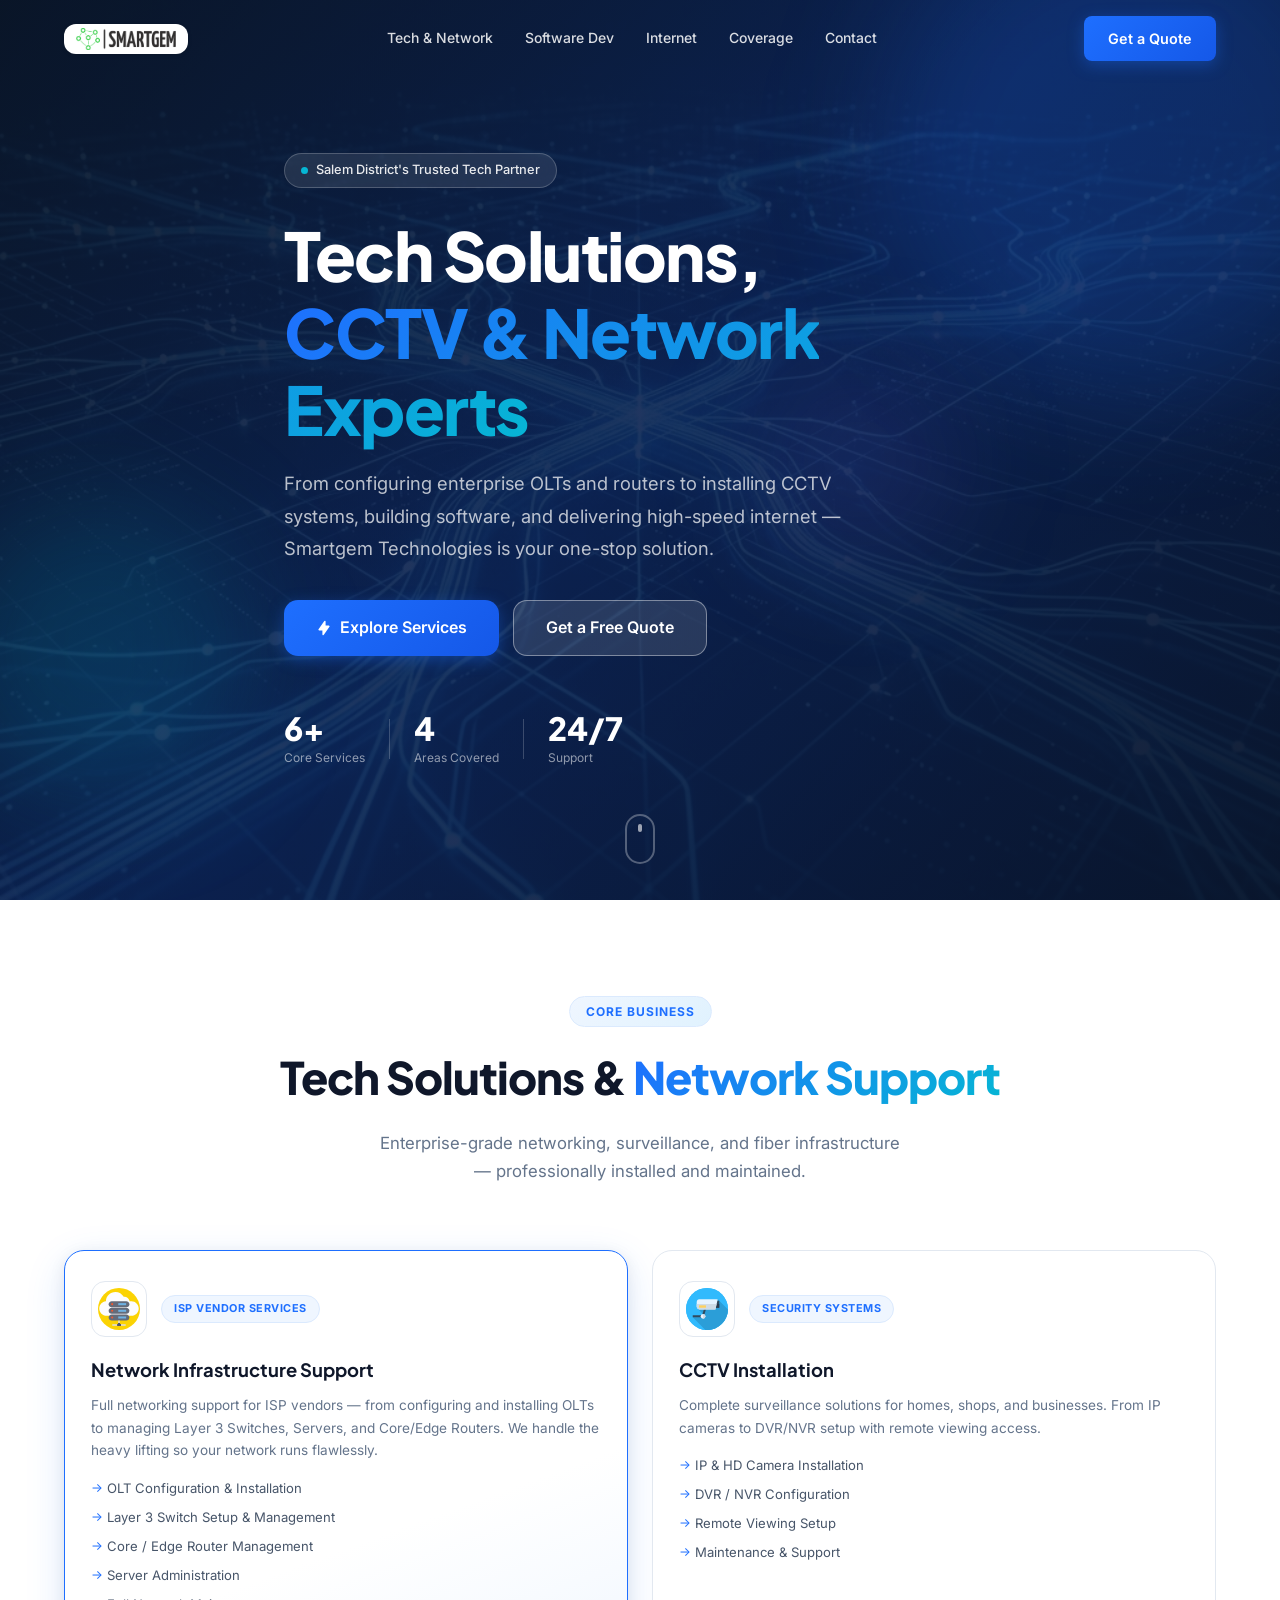
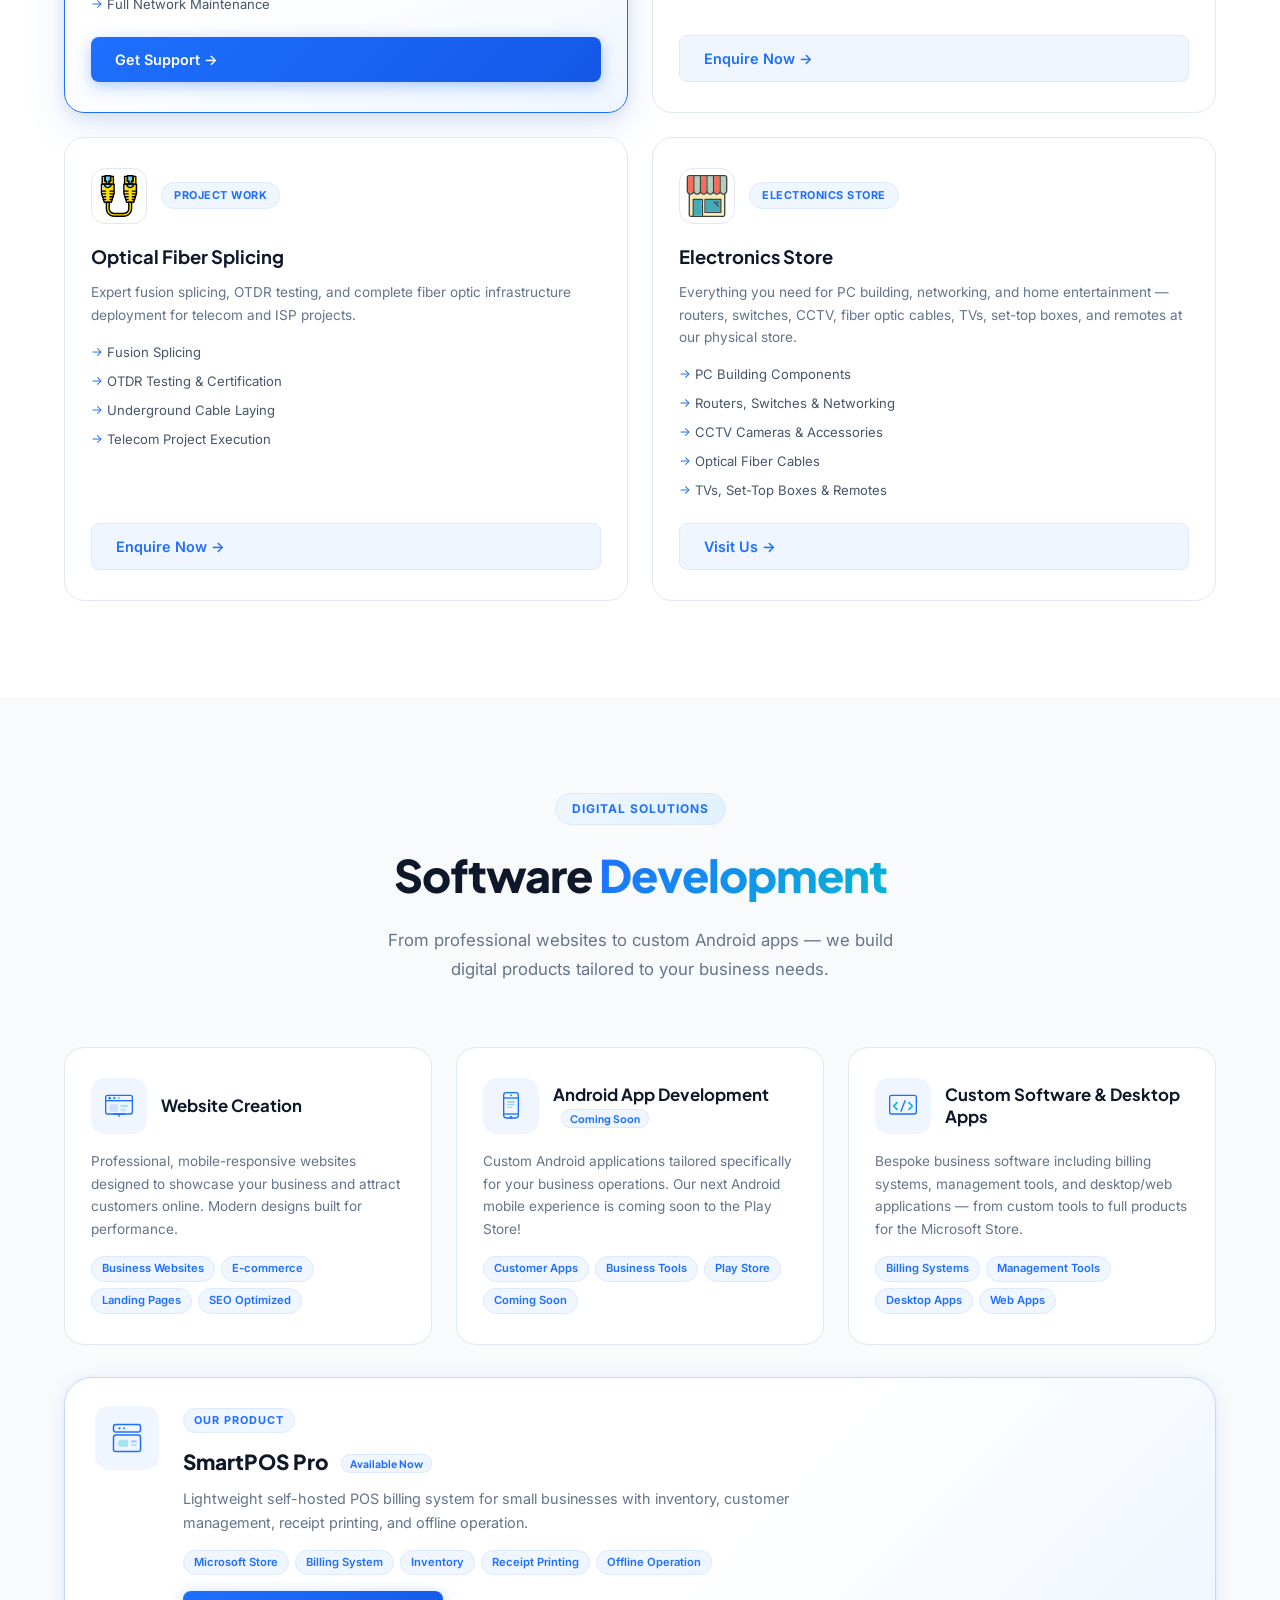
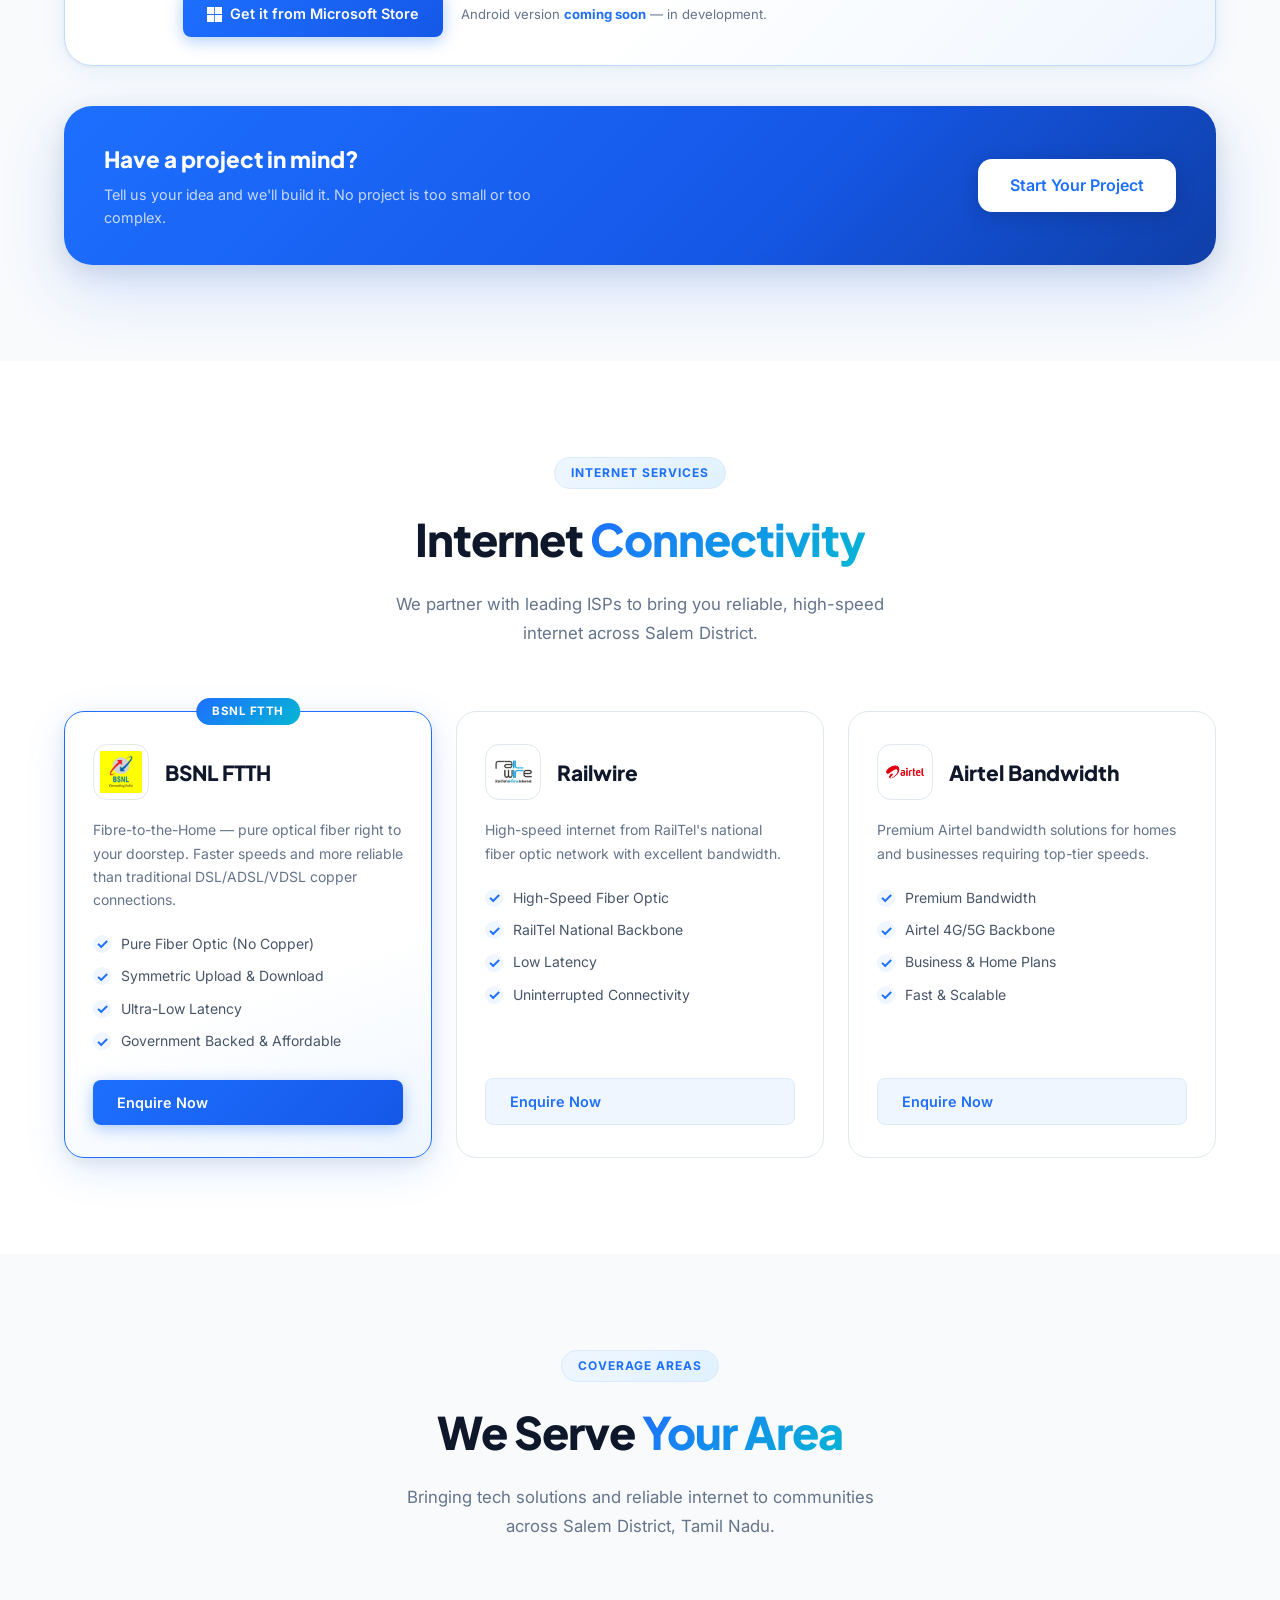
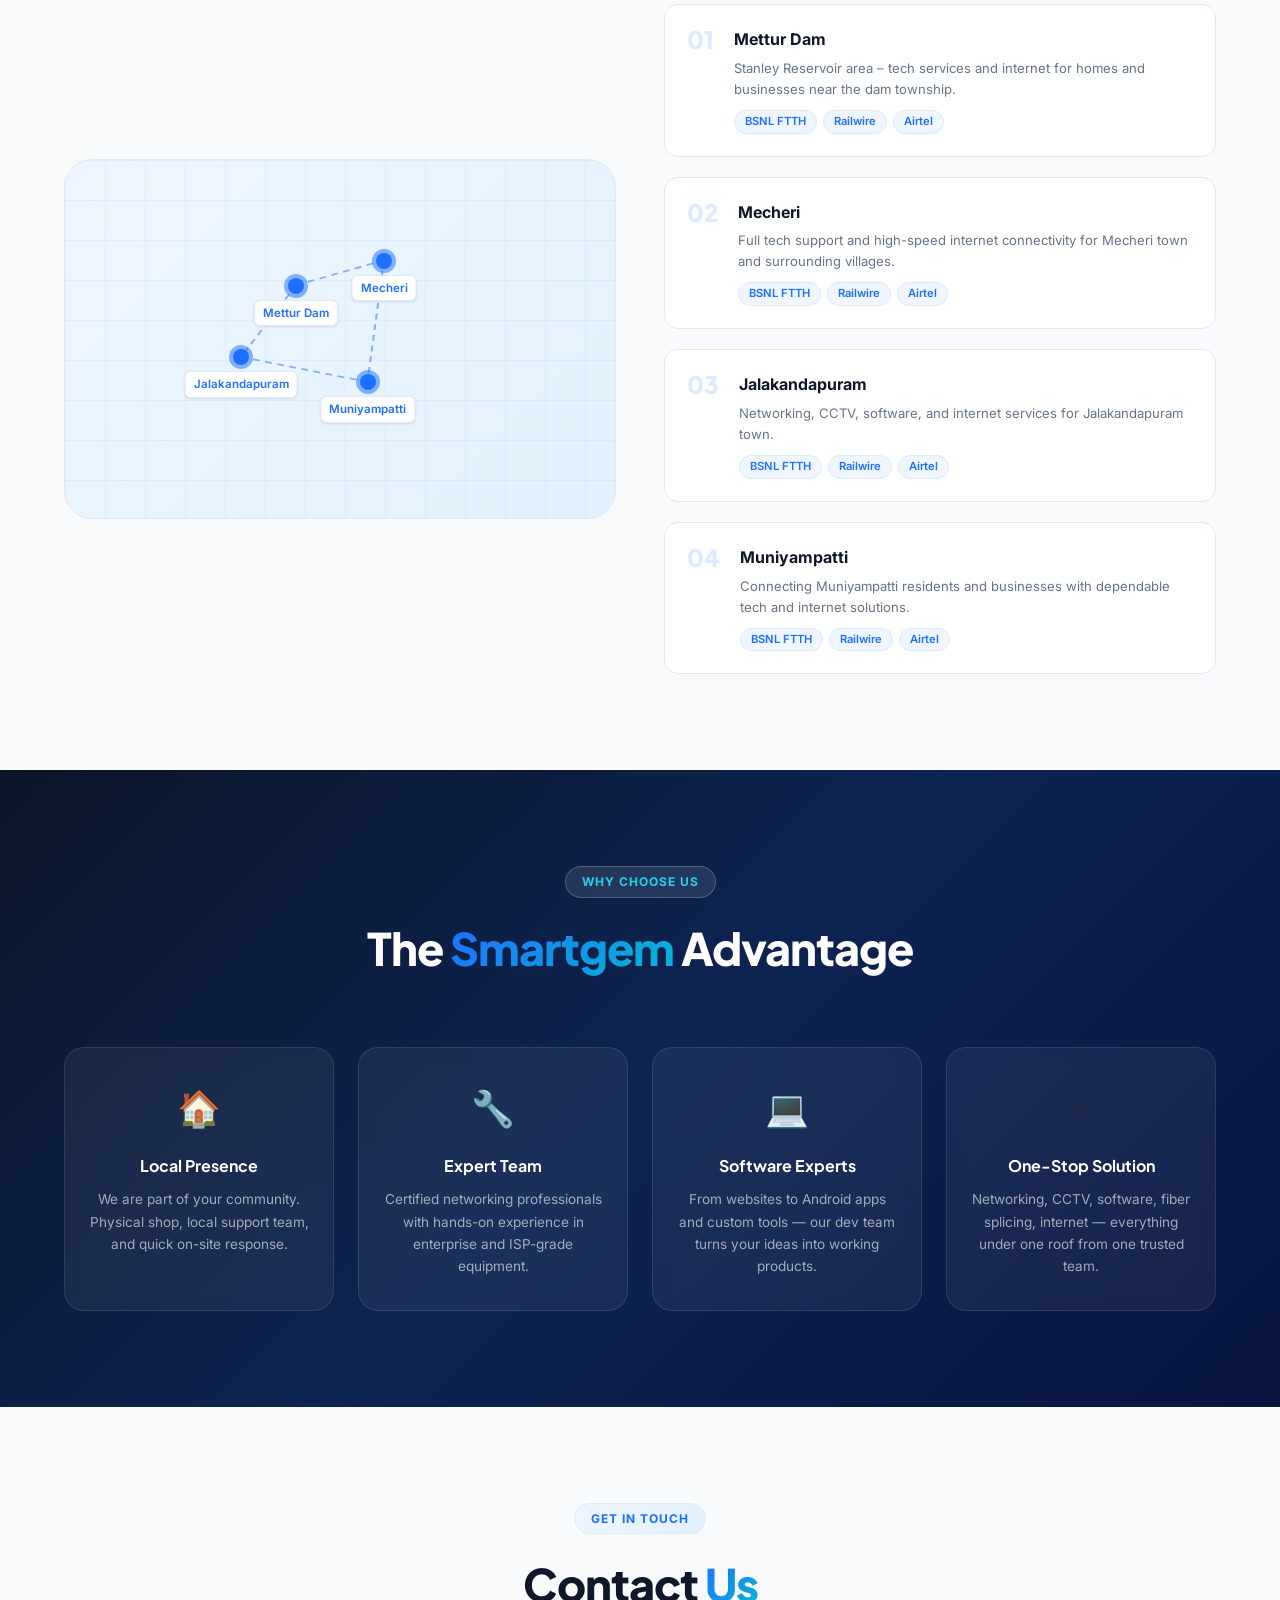
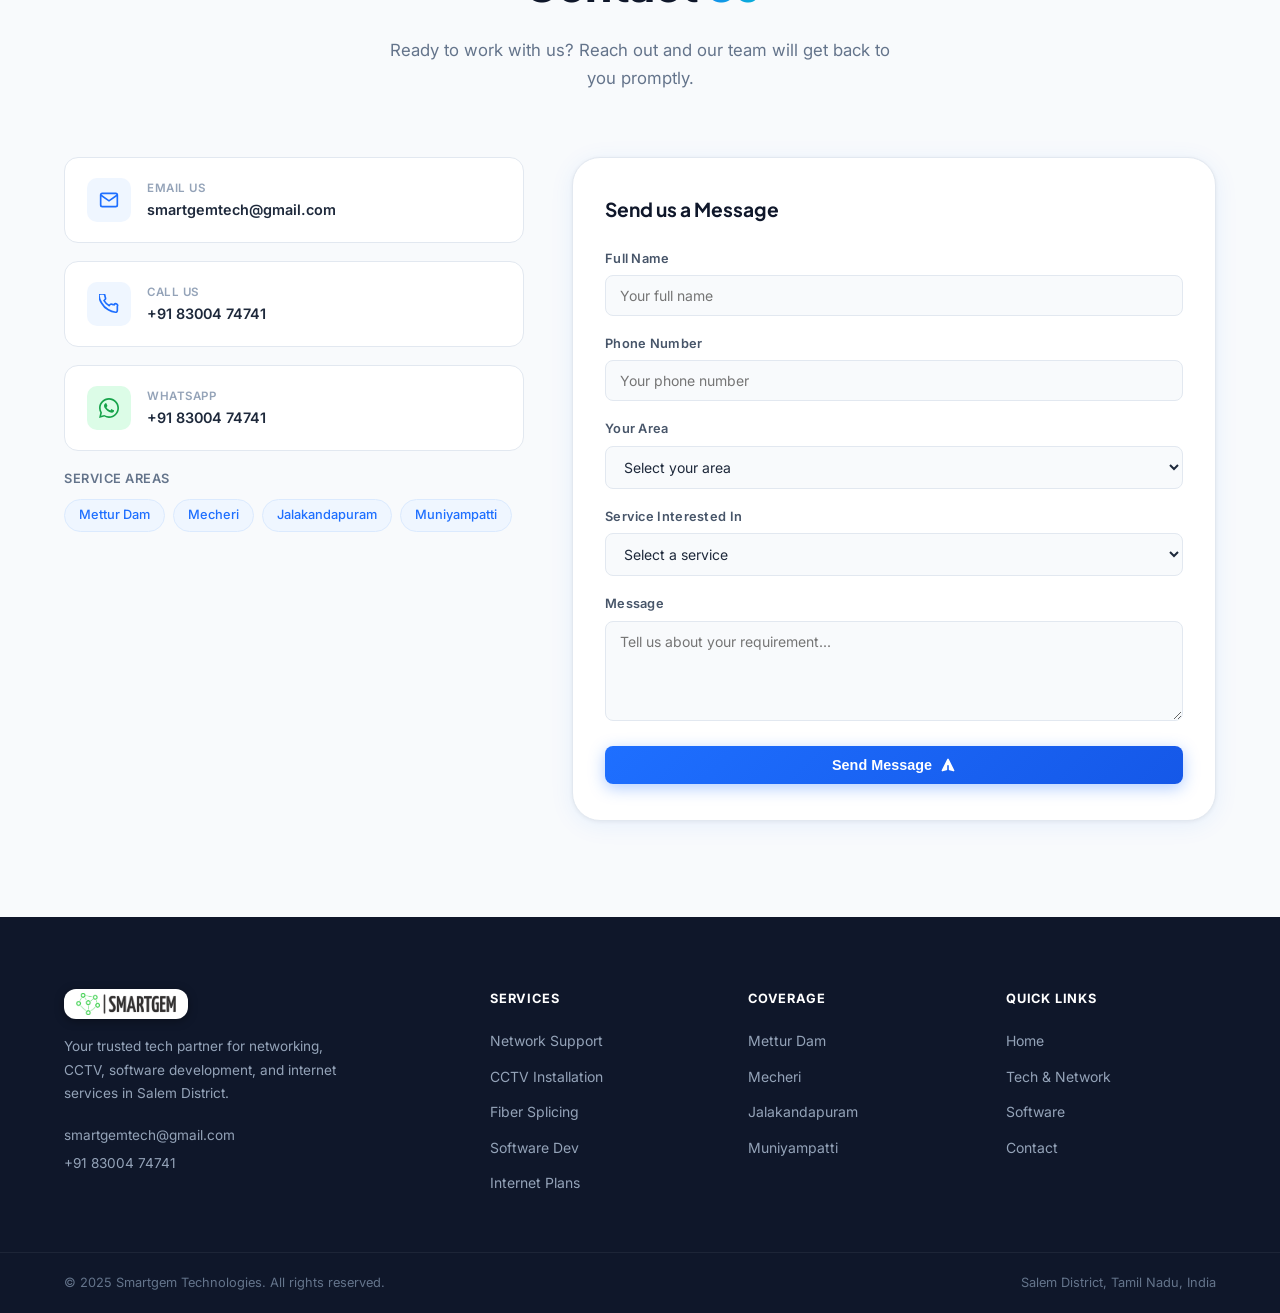
==== index.html @ 713b2c7c "tablogo" ====
<!DOCTYPE html>
<html lang="en">
<head>
  <meta charset="UTF-8" />
  <meta name="viewport" content="width=device-width, initial-scale=1.0" />
  <title>Smartgem Technologies – Tech Solutions, CCTV, Network & Software Services in Salem District</title>
  <meta name="description" content="Smartgem Technologies offers enterprise networking, CCTV installation, fiber optic splicing, software development, website & Android app creation, and internet services in Mettur Dam, Mecheri, Jalakandapuram & Muniyampatti." />
  <meta name="keywords" content="network support Salem, CCTV installation Mettur Dam, fiber splicing, OLT configuration, software development, Android app, website development, ISP services, Smartgem Technologies" />
  <link rel="icon" type="image/png" href="tab-logo.png" />
  <link rel="preconnect" href="https://fonts.googleapis.com" />
  <link rel="preconnect" href="https://fonts.gstatic.com" crossorigin />
  <link href="https://fonts.googleapis.com/css2?family=Inter:wght@300;400;500;600;700;800;900&family=Plus+Jakarta+Sans:wght@400;500;600;700;800&display=swap" rel="stylesheet" />
  <link rel="stylesheet" href="style.css" />
</head>
<body>

  <!-- ===== NAVBAR ===== -->
  <header class="navbar" id="navbar">
    <div class="container nav-container">
      <a href="#" class="logo" id="logo-link">
        <img src="logo.png" alt="Smartgem Technologies" class="logo-img" />
      </a>
      <nav class="nav-links" id="nav-links">
        <a href="#tech-services" class="nav-link"><span class="nav-icon" aria-hidden="true"><svg viewBox="0 0 24 24" fill="none" stroke="currentColor" stroke-width="2" stroke-linecap="round" stroke-linejoin="round"><rect x="2" y="2" width="20" height="8" rx="2"/><rect x="2" y="14" width="20" height="8" rx="2"/><line x1="6" y1="6" x2="6.01" y2="6"/><line x1="6" y1="18" x2="6.01" y2="18"/></svg></span>Tech & Network</a>
        <a href="#software" class="nav-link"><span class="nav-icon" aria-hidden="true"><svg viewBox="0 0 24 24" fill="none" stroke="currentColor" stroke-width="2" stroke-linecap="round" stroke-linejoin="round"><polyline points="16 18 22 12 16 6"/><polyline points="8 6 2 12 8 18"/></svg></span>Software Dev</a>
        <a href="#internet" class="nav-link"><span class="nav-icon" aria-hidden="true"><svg viewBox="0 0 24 24" fill="none" stroke="currentColor" stroke-width="2" stroke-linecap="round" stroke-linejoin="round"><path d="M5 12.55a11 11 0 0 1 14.08 0"/><path d="M1.42 9a16 16 0 0 1 21.16 0"/><path d="M8.53 16.11a6 6 0 0 1 6.95 0"/><line x1="12" y1="20" x2="12.01" y2="20"/></svg></span>Internet</a>
        <a href="#coverage" class="nav-link"><span class="nav-icon" aria-hidden="true"><svg viewBox="0 0 24 24" fill="none" stroke="currentColor" stroke-width="2" stroke-linecap="round" stroke-linejoin="round"><path d="M21 10c0 7-9 13-9 13s-9-6-9-13a9 9 0 0 1 18 0z"/><circle cx="12" cy="10" r="3"/></svg></span>Coverage</a>
        <a href="#contact" class="nav-link"><span class="nav-icon" aria-hidden="true"><svg viewBox="0 0 24 24" fill="none" stroke="currentColor" stroke-width="2" stroke-linecap="round" stroke-linejoin="round"><path d="M22 16.92v3a2 2 0 0 1-2.18 2 19.79 19.79 0 0 1-8.63-3.07 19.5 19.5 0 0 1-6-6 19.79 19.79 0 0 1-3.07-8.67A2 2 0 0 1 4.11 2h3a2 2 0 0 1 2 1.72 12.84 12.84 0 0 0 .7 2.81 2 2 0 0 1-.45 2.11L8.09 9.91a16 16 0 0 0 6 6l1.27-1.27a2 2 0 0 1 2.11-.45 12.84 12.84 0 0 0 2.81.7A2 2 0 0 1 22 16.92z"/></svg></span>Contact</a>
      </nav>
      <a href="#contact" class="btn btn-primary nav-cta" id="nav-cta">Get a Quote</a>
      <button class="hamburger" id="hamburger" aria-label="Toggle menu">
        <span></span><span></span><span></span>
      </button>
    </div>
  </header>

  <!-- ===== HERO ===== -->
  <section class="hero" id="hero">
    <div class="hero-bg"></div>
    <div class="hero-overlay"></div>
    <div class="floating-orb orb-1"></div>
    <div class="floating-orb orb-2"></div>
    <div class="floating-orb orb-3"></div>
    <div class="container hero-content">
      <div class="hero-badge">
        <span class="badge-dot"></span>
        Salem District's Trusted Tech Partner
      </div>
      <h1 class="hero-title">
        Tech Solutions,<br/>
        <span class="gradient-text">CCTV & Network Experts</span>
      </h1>
      <p class="hero-subtitle">
        From configuring enterprise OLTs and routers to installing CCTV systems, building software, and delivering high-speed internet — Smartgem Technologies is your one-stop solution.
      </p>
      <div class="hero-ctas">
        <a href="#tech-services" class="btn btn-primary btn-lg" id="hero-services-btn">
          <svg class="btn-icon" viewBox="0 0 20 20" fill="currentColor"><path fill-rule="evenodd" d="M11.3 1.046A1 1 0 0112 2v5h4a1 1 0 01.82 1.573l-7 10A1 1 0 018 18v-5H4a1 1 0 01-.82-1.573l7-10a1 1 0 011.12-.38z" clip-rule="evenodd"/></svg>
          Explore Services
        </a>
        <a href="#contact" class="btn btn-outline btn-lg" id="hero-contact-btn">
          Get a Free Quote
        </a>
      </div>
      <div class="hero-stats">
        <div class="stat">
          <span class="stat-number">6+</span>
          <span class="stat-label">Core Services</span>
        </div>
        <div class="stat-divider"></div>
        <div class="stat">
          <span class="stat-number">4</span>
          <span class="stat-label">Areas Covered</span>
        </div>
        <div class="stat-divider"></div>
        <div class="stat">
          <span class="stat-number">24/7</span>
          <span class="stat-label">Support</span>
        </div>
      </div>
    </div>
    <div class="hero-scroll-indicator">
      <div class="scroll-dot"></div>
    </div>
  </section>

  <!-- ===== TECH SOLUTIONS & NETWORK SUPPORT ===== -->
  <section class="section" id="tech-services">
    <div class="container">
      <div class="section-header">
        <div class="section-badge">Core Business</div>
        <h2 class="section-title">Tech Solutions &amp; <span class="gradient-text">Network Support</span></h2>
        <p class="section-subtitle">Enterprise-grade networking, surveillance, and fiber infrastructure — professionally installed and maintained.</p>
      </div>

      <!-- Big featured cards row for core services -->
      <div class="core-services-grid">

        <div class="core-card core-card-featured" id="core-networking">
          <div class="core-card-head">
            <div class="core-card-icon">
              <img src="network-infra-support.svg" alt="Network Infrastructure Support" class="core-card-img" />
            </div>
            <span class="core-tag">ISP Vendor Services</span>
          </div>
          <div class="core-card-body">
            <h3 class="core-title">Network Infrastructure Support</h3>
            <p class="core-desc">Full networking support for ISP vendors — from configuring and installing OLTs to managing Layer 3 Switches, Servers, and Core/Edge Routers. We handle the heavy lifting so your network runs flawlessly.</p>
            <ul class="core-list">
              <li>OLT Configuration &amp; Installation</li>
              <li>Layer 3 Switch Setup &amp; Management</li>
              <li>Core / Edge Router Management</li>
              <li>Server Administration</li>
              <li>Full Network Maintenance</li>
            </ul>
            <a href="#contact" class="btn btn-primary" id="networking-cta">Get Support →</a>
          </div>
        </div>

        <div class="core-card" id="core-cctv">
          <div class="core-card-head">
            <div class="core-card-icon">
              <img src="cctv.svg" alt="CCTV Installation" class="core-card-img" />
            </div>
            <span class="core-tag">Security Systems</span>
          </div>
          <div class="core-card-body">
            <h3 class="core-title">CCTV Installation</h3>
            <p class="core-desc">Complete surveillance solutions for homes, shops, and businesses. From IP cameras to DVR/NVR setup with remote viewing access.</p>
            <ul class="core-list">
              <li>IP &amp; HD Camera Installation</li>
              <li>DVR / NVR Configuration</li>
              <li>Remote Viewing Setup</li>
              <li>Maintenance &amp; Support</li>
            </ul>
            <a href="#contact" class="btn btn-plan" id="cctv-cta">Enquire Now →</a>
          </div>
        </div>

        <div class="core-card" id="core-fiber">
          <div class="core-card-head">
            <div class="core-card-icon">
              <img src="ofc-cable.svg" alt="Optical Fiber Splicing" class="core-card-img" />
            </div>
            <span class="core-tag">Project Work</span>
          </div>
          <div class="core-card-body">
            <h3 class="core-title">Optical Fiber Splicing</h3>
            <p class="core-desc">Expert fusion splicing, OTDR testing, and complete fiber optic infrastructure deployment for telecom and ISP projects.</p>
            <ul class="core-list">
              <li>Fusion Splicing</li>
              <li>OTDR Testing &amp; Certification</li>
              <li>Underground Cable Laying</li>
              <li>Telecom Project Execution</li>
            </ul>
            <a href="#contact" class="btn btn-plan" id="fiber-cta">Enquire Now →</a>
          </div>
        </div>

        <div class="core-card" id="core-shop">
          <div class="core-card-head">
            <div class="core-card-icon">
              <img src="hardware-shop.svg" alt="Electronics Store" class="core-card-img" />
            </div>
            <span class="core-tag">Electronics Store</span>
          </div>
          <div class="core-card-body">
            <h3 class="core-title">Electronics Store</h3>
            <p class="core-desc">Everything you need for PC building, networking, and home entertainment — routers, switches, CCTV, fiber optic cables, TVs, set-top boxes, and remotes at our physical store.</p>
            <ul class="core-list">
              <li>PC Building Components</li>
              <li>Routers, Switches &amp; Networking</li>
              <li>CCTV Cameras &amp; Accessories</li>
              <li>Optical Fiber Cables</li>
              <li>TVs, Set-Top Boxes &amp; Remotes</li>
            </ul>
            <a href="https://maps.app.goo.gl/dxnF97T1FdeZzQT49" target="_blank" class="btn btn-plan" id="shop-cta">Visit Us →</a>
          </div>
        </div>

      </div>
    </div>
  </section>

  <!-- ===== SOFTWARE DEVELOPMENT ===== -->
  <section class="section section-alt" id="software">
    <div class="container">
      <div class="section-header">
        <div class="section-badge">Digital Solutions</div>
        <h2 class="section-title">Software <span class="gradient-text">Development</span></h2>
        <p class="section-subtitle">From professional websites to custom Android apps — we build digital products tailored to your business needs.</p>
      </div>
      <div class="software-layout">
        <div class="software-feature-card" id="sw-website">
          <div class="sw-head">
            <div class="sw-icon-wrap">
              <svg viewBox="0 0 48 48" fill="none" xmlns="http://www.w3.org/2000/svg">
                <rect x="4" y="8" width="40" height="28" rx="3" stroke="#1e6fff" stroke-width="2"/>
                <line x1="4" y1="16" x2="44" y2="16" stroke="#1e6fff" stroke-width="2"/>
                <circle cx="10" cy="12" r="2" fill="#1e6fff"/>
                <circle cx="17" cy="12" r="2" fill="#06b6d4"/>
                <circle cx="24" cy="12" r="2" fill="#1e6fff" opacity="0.4"/>
                <rect x="10" y="22" width="12" height="10" rx="2" fill="#1e6fff" opacity="0.15" stroke="#1e6fff" stroke-width="1.5"/>
                <rect x="26" y="22" width="12" height="4" rx="1.5" fill="#06b6d4" opacity="0.3"/>
                <rect x="26" y="28" width="8" height="4" rx="1.5" fill="#1e6fff" opacity="0.2"/>
                <line x1="16" y1="36" x2="32" y2="36" stroke="#1e6fff" stroke-width="2" stroke-linecap="round"/>
                <line x1="24" y1="36" x2="24" y2="40" stroke="#1e6fff" stroke-width="2"/>
              </svg>
            </div>
            <h3>Website Creation</h3>
          </div>
          <div class="sw-content">
            <p>Professional, mobile-responsive websites designed to showcase your business and attract customers online. Modern designs built for performance.</p>
            <div class="sw-tags">
              <span>Business Websites</span>
              <span>E-commerce</span>
              <span>Landing Pages</span>
              <span>SEO Optimized</span>
            </div>
          </div>
        </div>

        <div class="software-feature-card" id="sw-android">
          <div class="sw-head">
            <div class="sw-icon-wrap">
              <svg viewBox="0 0 48 48" fill="none" xmlns="http://www.w3.org/2000/svg">
                <rect x="13" y="4" width="22" height="38" rx="4" stroke="#1e6fff" stroke-width="2"/>
                <line x1="13" y1="12" x2="35" y2="12" stroke="#1e6fff" stroke-width="2"/>
                <line x1="13" y1="36" x2="35" y2="36" stroke="#1e6fff" stroke-width="2"/>
                <circle cx="24" cy="41" r="2" fill="#1e6fff"/>
                <rect x="18" y="17" width="12" height="2" rx="1" fill="#1e6fff" opacity="0.4"/>
                <rect x="18" y="21" width="12" height="2" rx="1" fill="#06b6d4" opacity="0.4"/>
                <rect x="18" y="25" width="8" height="2" rx="1" fill="#1e6fff" opacity="0.3"/>
                <circle cx="24" cy="8" r="1.5" fill="#06b6d4"/>
              </svg>
            </div>
            <h3>Android App Development <span class="badge-status-inline">Coming Soon</span></h3>
          </div>
          <div class="sw-content">
            <p>Custom Android applications tailored specifically for your business operations. Our next Android mobile experience is coming soon to the Play Store!</p>
            <div class="sw-tags">
              <span>Customer Apps</span>
              <span>Business Tools</span>
              <span>Play Store</span>
              <span>Coming Soon</span>
            </div>
          </div>
        </div>

        <div class="software-feature-card" id="sw-desktop">
          <div class="sw-head">
            <div class="sw-icon-wrap">
              <svg viewBox="0 0 48 48" fill="none" xmlns="http://www.w3.org/2000/svg">
                <rect x="4" y="8" width="40" height="28" rx="3" stroke="#1e6fff" stroke-width="2"/>
                <path d="M15 19l-5 5 5 5M33 19l5 5-5 5" stroke="#06b6d4" stroke-width="2.5" stroke-linecap="round" stroke-linejoin="round"/>
                <path d="M27 16l-6 16" stroke="#1e6fff" stroke-width="2" stroke-linecap="round"/>
              </svg>
            </div>
            <h3>Custom Software &amp; Desktop Apps</h3>
          </div>
          <div class="sw-content">
            <p>Bespoke business software including billing systems, management tools, and desktop/web applications — from custom tools to full products for the Microsoft Store.</p>
            <div class="sw-tags">
              <span>Billing Systems</span>
              <span>Management Tools</span>
              <span>Desktop Apps</span>
              <span>Web Apps</span>
            </div>
          </div>
        </div>
      </div>

      <div class="software-product-featured">
        <div class="spf-icon">
          <svg viewBox="0 0 48 48" fill="none" xmlns="http://www.w3.org/2000/svg">
            <rect x="6" y="6" width="36" height="10" rx="3" stroke="#1e6fff" stroke-width="2"/>
            <rect x="6" y="20" width="36" height="22" rx="3" stroke="#1e6fff" stroke-width="2"/>
            <circle cx="14" cy="11" r="1.5" fill="#1e6fff"/>
            <circle cx="20" cy="11" r="1.5" fill="#06b6d4"/>
            <rect x="13" y="27" width="12" height="8" rx="1.5" fill="#06b6d4" opacity="0.3" stroke="#06b6d4" stroke-width="1.5"/>
            <rect x="29" y="27" width="8" height="3" rx="1.5" fill="#1e6fff" opacity="0.35"/>
            <rect x="29" y="32" width="8" height="3" rx="1.5" fill="#1e6fff" opacity="0.2"/>
          </svg>
        </div>
        <div class="spf-content">
          <span class="spf-badge">Our Product</span>
          <h3>SmartPOS Pro <span class="badge-status-inline">Available Now</span></h3>
          <p>Lightweight self-hosted POS billing system for small businesses with inventory, customer management, receipt printing, and offline operation.</p>
          <div class="sw-tags">
            <span>Microsoft Store</span>
            <span>Billing System</span>
            <span>Inventory</span>
            <span>Receipt Printing</span>
            <span>Offline Operation</span>
          </div>
          <div class="spf-actions">
            <a href="https://apps.microsoft.com/detail/9P7FNHGW1M4P?hl=en-us&gl=IN&ocid=pdpshare" target="_blank" class="btn btn-primary">
              <svg viewBox="0 0 24 24" fill="currentColor" style="width: 15px; height: 15px;"><path d="M0 0h11.39v11.39H0zM12.61 0H24v11.39H12.61zM0 12.61h11.39V24H0zM12.61 12.61H24V24H12.61z"/></svg>
              Get it from Microsoft Store
            </a>
            <span class="spf-android">Android version <strong>coming soon</strong> — in development.</span>
          </div>
        </div>
      </div>

      <div class="software-cta-banner">
        <div>
          <h3>Have a project in mind?</h3>
          <p>Tell us your idea and we'll build it. No project is too small or too complex.</p>
        </div>
        <a href="#contact" class="btn btn-primary btn-lg" id="software-enquire-btn">Start Your Project</a>
      </div>
    </div>
  </section>

  <!-- ===== INTERNET PLANS ===== -->
  <section class="section" id="internet">
    <div class="container">
      <div class="section-header">
        <div class="section-badge">Internet Services</div>
        <h2 class="section-title">Internet <span class="gradient-text">Connectivity</span></h2>
        <p class="section-subtitle">We partner with leading ISPs to bring you reliable, high-speed internet across Salem District.</p>
      </div>
      <div class="plans-grid">
        <div class="plan-card plan-featured" id="plan-bsnl">
          <div class="plan-badge-top">BSNL FTTH</div>
          <div class="plan-head">
            <div class="plan-icon">
              <img src="bsnllogo.jpg" alt="BSNL" class="plan-logo" />
            </div>
            <h3 class="plan-name">BSNL FTTH</h3>
          </div>
          <p class="plan-desc">Fibre-to-the-Home — pure optical fiber right to your doorstep. Faster speeds and more reliable than traditional DSL/ADSL/VDSL copper connections.</p>
          <ul class="plan-features">
            <li><span class="check-icon">✓</span> Pure Fiber Optic (No Copper)</li>
            <li><span class="check-icon">✓</span> Symmetric Upload &amp; Download</li>
            <li><span class="check-icon">✓</span> Ultra-Low Latency</li>
            <li><span class="check-icon">✓</span> Government Backed &amp; Affordable</li>
          </ul>
          <a href="#contact" class="btn btn-primary" id="bsnl-enquire-btn">Enquire Now</a>
        </div>
        <div class="plan-card" id="plan-railwire">
          <div class="plan-head">
            <div class="plan-icon">
              <img src="railwirelogo.png" alt="Railwire" class="plan-logo" />
            </div>
            <h3 class="plan-name">Railwire</h3>
          </div>
          <p class="plan-desc">High-speed internet from RailTel's national fiber optic network with excellent bandwidth.</p>
          <ul class="plan-features">
            <li><span class="check-icon">✓</span> High-Speed Fiber Optic</li>
            <li><span class="check-icon">✓</span> RailTel National Backbone</li>
            <li><span class="check-icon">✓</span> Low Latency</li>
            <li><span class="check-icon">✓</span> Uninterrupted Connectivity</li>
          </ul>
          <a href="#contact" class="btn btn-plan" id="railwire-enquire-btn">Enquire Now</a>
        </div>
        <div class="plan-card" id="plan-airtel">
          <div class="plan-head">
            <div class="plan-icon">
              <img src="airtellogo.png" alt="Airtel" class="plan-logo" />
            </div>
            <h3 class="plan-name">Airtel Bandwidth</h3>
          </div>
          <p class="plan-desc">Premium Airtel bandwidth solutions for homes and businesses requiring top-tier speeds.</p>
          <ul class="plan-features">
            <li><span class="check-icon">✓</span> Premium Bandwidth</li>
            <li><span class="check-icon">✓</span> Airtel 4G/5G Backbone</li>
            <li><span class="check-icon">✓</span> Business &amp; Home Plans</li>
            <li><span class="check-icon">✓</span> Fast &amp; Scalable</li>
          </ul>
          <a href="#contact" class="btn btn-plan" id="airtel-enquire-btn">Enquire Now</a>
        </div>
      </div>
    </div>
  </section>

  <!-- ===== COVERAGE MAP ===== -->
  <section class="section section-alt" id="coverage">
    <div class="container">
      <div class="section-header">
        <div class="section-badge">Coverage Areas</div>
        <h2 class="section-title">We Serve <span class="gradient-text">Your Area</span></h2>
        <p class="section-subtitle">Bringing tech solutions and reliable internet to communities across Salem District, Tamil Nadu.</p>
      </div>
      <div class="coverage-layout">
        <div class="coverage-map-visual">
          <div class="map-bg">
            <div class="map-grid"></div>
            <div class="coverage-area-dot" id="dot-mettur" style="top:35%;left:42%">
              <div class="area-pulse"></div>
              <div class="area-label">Mettur Dam</div>
            </div>
            <div class="coverage-area-dot" id="dot-mecheri" style="top:28%;left:58%">
              <div class="area-pulse"></div>
              <div class="area-label">Mecheri</div>
            </div>
            <div class="coverage-area-dot" id="dot-jalak" style="top:55%;left:32%">
              <div class="area-pulse"></div>
              <div class="area-label">Jalakandapuram</div>
            </div>
            <div class="coverage-area-dot" id="dot-muniyan" style="top:62%;left:55%">
              <div class="area-pulse"></div>
              <div class="area-label">Muniyampatti</div>
            </div>
            <svg class="map-connections" viewBox="0 0 400 300" preserveAspectRatio="none">
              <line x1="168" y1="105" x2="232" y2="84" stroke="#1e6fff" stroke-width="1.5" stroke-dasharray="5 4" opacity="0.5"/>
              <line x1="168" y1="105" x2="128" y2="165" stroke="#1e6fff" stroke-width="1.5" stroke-dasharray="5 4" opacity="0.5"/>
              <line x1="128" y1="165" x2="220" y2="186" stroke="#1e6fff" stroke-width="1.5" stroke-dasharray="5 4" opacity="0.5"/>
              <line x1="232" y1="84" x2="220" y2="186" stroke="#1e6fff" stroke-width="1.5" stroke-dasharray="5 4" opacity="0.5"/>
            </svg>
          </div>
        </div>
        <div class="coverage-list">
          <div class="coverage-item" id="coverage-mettur">
            <div class="coverage-num">01</div>
            <div class="coverage-info">
              <h3>Mettur Dam</h3>
              <p>Stanley Reservoir area – tech services and internet for homes and businesses near the dam township.</p>
              <div class="coverage-tags">
                <span class="tag">BSNL FTTH</span>
                <span class="tag">Railwire</span>
                <span class="tag">Airtel</span>
              </div>
            </div>
          </div>
          <div class="coverage-item" id="coverage-mecheri">
            <div class="coverage-num">02</div>
            <div class="coverage-info">
              <h3>Mecheri</h3>
              <p>Full tech support and high-speed internet connectivity for Mecheri town and surrounding villages.</p>
              <div class="coverage-tags">
                <span class="tag">BSNL FTTH</span>
                <span class="tag">Railwire</span>
                <span class="tag">Airtel</span>
              </div>
            </div>
          </div>
          <div class="coverage-item" id="coverage-jalak">
            <div class="coverage-num">03</div>
            <div class="coverage-info">
              <h3>Jalakandapuram</h3>
              <p>Networking, CCTV, software, and internet services for Jalakandapuram town.</p>
              <div class="coverage-tags">
                <span class="tag">BSNL FTTH</span>
                <span class="tag">Railwire</span>
                <span class="tag">Airtel</span>
              </div>
            </div>
          </div>
          <div class="coverage-item" id="coverage-muniyan">
            <div class="coverage-num">04</div>
            <div class="coverage-info">
              <h3>Muniyampatti</h3>
              <p>Connecting Muniyampatti residents and businesses with dependable tech and internet solutions.</p>
              <div class="coverage-tags">
                <span class="tag">BSNL FTTH</span>
                <span class="tag">Railwire</span>
                <span class="tag">Airtel</span>
              </div>
            </div>
          </div>
        </div>
      </div>
    </div>
  </section>

  <!-- ===== WHY US ===== -->
  <section class="section why-us" id="why-us">
    <div class="container">
      <div class="section-header">
        <div class="section-badge">Why Choose Us</div>
        <h2 class="section-title">The <span class="gradient-text">Smartgem</span> Advantage</h2>
      </div>
      <div class="why-grid">
        <div class="why-card" id="why-local">
          <div class="why-icon">🏠</div>
          <h4>Local Presence</h4>
          <p>We are part of your community. Physical shop, local support team, and quick on-site response.</p>
        </div>
        <div class="why-card" id="why-expert">
          <div class="why-icon">🔧</div>
          <h4>Expert Team</h4>
          <p>Certified networking professionals with hands-on experience in enterprise and ISP-grade equipment.</p>
        </div>
        <div class="why-card" id="why-software">
          <div class="why-icon">💻</div>
          <h4>Software Experts</h4>
          <p>From websites to Android apps and custom tools — our dev team turns your ideas into working products.</p>
        </div>
        <div class="why-card" id="why-oneStop">
          <div class="why-icon">⚡</div>
          <h4>One-Stop Solution</h4>
          <p>Networking, CCTV, software, fiber splicing, internet — everything under one roof from one trusted team.</p>
        </div>
      </div>
    </div>
  </section>

  <!-- ===== CONTACT ===== -->
  <section class="section section-alt" id="contact">
    <div class="container">
      <div class="section-header">
        <div class="section-badge">Get In Touch</div>
        <h2 class="section-title">Contact <span class="gradient-text">Us</span></h2>
        <p class="section-subtitle">Ready to work with us? Reach out and our team will get back to you promptly.</p>
      </div>
      <div class="contact-layout">
        <div class="contact-info">
          <div class="contact-card" id="contact-email">
            <div class="contact-icon">
              <svg viewBox="0 0 24 24" fill="none" stroke="currentColor" stroke-width="2">
                <path d="M4 4h16c1.1 0 2 .9 2 2v12c0 1.1-.9 2-2 2H4c-1.1 0-2-.9-2-2V6c0-1.1.9-2 2-2z"/>
                <polyline points="22,6 12,13 2,6"/>
              </svg>
            </div>
            <div class="contact-detail">
              <span class="contact-label">Email Us</span>
              <a href="mailto:smartgemtech@gmail.com" class="contact-value" id="email-link">smartgemtech@gmail.com</a>
            </div>
          </div>
          <div class="contact-card" id="contact-phone">
            <div class="contact-icon">
              <svg viewBox="0 0 24 24" fill="none" stroke="currentColor" stroke-width="2">
                <path d="M22 16.92v3a2 2 0 01-2.18 2 19.79 19.79 0 01-8.63-3.07A19.5 19.5 0 013.07 10.8a19.79 19.79 0 01-3.07-8.64A2 2 0 012 0h3a2 2 0 012 1.72c.127.96.361 1.903.7 2.81a2 2 0 01-.45 2.11L6.09 7.91a16 16 0 006 6l1.27-1.27a2 2 0 012.11-.45c.907.339 1.85.573 2.81.7A2 2 0 0122 14.92z"/>
              </svg>
            </div>
            <div class="contact-detail">
              <span class="contact-label">Call Us</span>
              <a href="tel:+918300474741" class="contact-value" id="phone-link">+91 83004 74741</a>
            </div>
          </div>
          <div class="contact-card" id="contact-whatsapp">
            <div class="contact-icon whatsapp-icon">
              <svg viewBox="0 0 24 24" fill="currentColor">
                <path d="M17.472 14.382c-.297-.149-1.758-.867-2.03-.967-.273-.099-.471-.148-.67.15-.197.297-.767.966-.94 1.164-.173.199-.347.223-.644.075-.297-.15-1.255-.463-2.39-1.475-.883-.788-1.48-1.761-1.653-2.059-.173-.297-.018-.458.13-.606.134-.133.298-.347.446-.52.149-.174.198-.298.298-.497.099-.198.05-.371-.025-.52-.075-.149-.669-1.612-.916-2.207-.242-.579-.487-.5-.669-.51-.173-.008-.371-.01-.57-.01-.198 0-.52.074-.792.372-.272.297-1.04 1.016-1.04 2.479 0 1.462 1.065 2.875 1.213 3.074.149.198 2.096 3.2 5.077 4.487.709.306 1.262.489 1.694.625.712.227 1.36.195 1.871.118.571-.085 1.758-.719 2.006-1.413.248-.694.248-1.289.173-1.413-.074-.124-.272-.198-.57-.347z"/>
                <path d="M12 0C5.373 0 0 5.373 0 12c0 2.127.562 4.12 1.542 5.847L.057 24l6.304-1.654A11.94 11.94 0 0012 24c6.627 0 12-5.373 12-12S18.627 0 12 0zm0 22c-1.886 0-3.663-.507-5.193-1.397l-.373-.221-3.862 1.013 1.032-3.765-.243-.387A9.961 9.961 0 012 12C2 6.477 6.477 2 12 2s10 4.477 10 10-4.477 10-10 10z"/>
              </svg>
            </div>
            <div class="contact-detail">
              <span class="contact-label">WhatsApp</span>
              <a href="https://wa.me/918300474741" target="_blank" class="contact-value" id="whatsapp-link">+91 83004 74741</a>
            </div>
          </div>
          <div class="contact-areas">
            <h4>Service Areas</h4>
            <div class="area-chips">
              <span class="chip">Mettur Dam</span>
              <span class="chip">Mecheri</span>
              <span class="chip">Jalakandapuram</span>
              <span class="chip">Muniyampatti</span>
            </div>
          </div>
        </div>
        <form class="contact-form" id="contact-form" onsubmit="handleFormSubmit(event)">
          <h3 class="form-title">Send us a Message</h3>
          <div class="form-group">
            <label for="form-name">Full Name</label>
            <input type="text" id="form-name" name="name" placeholder="Your full name" required />
          </div>
          <div class="form-group">
            <label for="form-phone">Phone Number</label>
            <input type="tel" id="form-phone" name="phone" placeholder="Your phone number" required />
          </div>
          <div class="form-group">
            <label for="form-area">Your Area</label>
            <select id="form-area" name="area" required>
              <option value="" disabled selected>Select your area</option>
              <option value="mettur">Mettur Dam</option>
              <option value="mecheri">Mecheri</option>
              <option value="jalakandapuram">Jalakandapuram</option>
              <option value="muniyampatti">Muniyampatti</option>
              <option value="other">Other</option>
            </select>
          </div>
          <div class="form-group">
            <label for="form-service">Service Interested In</label>
            <select id="form-service" name="service" required>
              <option value="" disabled selected>Select a service</option>
              <option value="networking">Network / ISP Support</option>
              <option value="cctv">CCTV Installation</option>
              <option value="fiber">Fiber Optic Splicing</option>
              <option value="software">Software / Website / App</option>
              <option value="internet">Internet Connection</option>
              <option value="hardware">Hardware Purchase</option>
              <option value="other">Other</option>
            </select>
          </div>
          <div class="form-group">
            <label for="form-message">Message</label>
            <textarea id="form-message" name="message" rows="4" placeholder="Tell us about your requirement..."></textarea>
          </div>
          <button type="submit" class="btn btn-primary btn-full" id="form-submit-btn">
            Send Message
            <svg class="btn-icon" viewBox="0 0 20 20" fill="currentColor"><path d="M10.894 2.553a1 1 0 00-1.788 0l-7 14a1 1 0 001.169 1.409l5-1.429A1 1 0 009 15.571V11a1 1 0 112 0v4.571a1 1 0 00.725.962l5 1.428a1 1 0 001.17-1.408l-7-14z"/></svg>
          </button>
          <div class="form-success" id="form-success">
            ✅ Thank you! We'll contact you shortly.
          </div>
        </form>
      </div>
    </div>
  </section>

  <!-- ===== FOOTER ===== -->
  <footer class="footer" id="footer">
    <div class="container footer-container">
      <div class="footer-brand">
        <a href="#" class="logo footer-logo">
          <img src="logo.png" alt="Smartgem Technologies" class="logo-img logo-img-footer" />
        </a>
        <p class="footer-tagline">Your trusted tech partner for networking, CCTV, software development, and internet services in Salem District.</p>
        <div class="footer-contact-links">
          <a href="mailto:smartgemtech@gmail.com" id="footer-email">smartgemtech@gmail.com</a>
          <a href="tel:+918300474741" id="footer-phone">+91 83004 74741</a>
        </div>
      </div>
      <div class="footer-links-group">
        <h4 class="footer-heading">Services</h4>
        <ul class="footer-links">
          <li><a href="#tech-services">Network Support</a></li>
          <li><a href="#tech-services">CCTV Installation</a></li>
          <li><a href="#tech-services">Fiber Splicing</a></li>
          <li><a href="#software">Software Dev</a></li>
          <li><a href="#internet">Internet Plans</a></li>
        </ul>
      </div>
      <div class="footer-links-group">
        <h4 class="footer-heading">Coverage</h4>
        <ul class="footer-links">
          <li><a href="#coverage">Mettur Dam</a></li>
          <li><a href="#coverage">Mecheri</a></li>
          <li><a href="#coverage">Jalakandapuram</a></li>
          <li><a href="#coverage">Muniyampatti</a></li>
        </ul>
      </div>
      <div class="footer-links-group">
        <h4 class="footer-heading">Quick Links</h4>
        <ul class="footer-links">
          <li><a href="#hero">Home</a></li>
          <li><a href="#tech-services">Tech &amp; Network</a></li>
          <li><a href="#software">Software</a></li>
          <li><a href="#contact">Contact</a></li>
        </ul>
      </div>
    </div>
    <div class="footer-bottom">
      <div class="container footer-bottom-inner">
        <p>© 2025 Smartgem Technologies. All rights reserved.</p>
        <p>Salem District, Tamil Nadu, India</p>
      </div>
    </div>
  </footer>

  <script src="script.js"></script>
</body>
</html>
---- style.css ----
/* ===== RESET & BASE ===== */
*, *::before, *::after { box-sizing: border-box; margin: 0; padding: 0; }

:root {
  --blue-50:  #eff6ff;
  --blue-100: #dbeafe;
  --blue-200: #bfdbfe;
  --blue-400: #60a5fa;
  --blue-500: #3b82f6;
  --blue-600: #2563eb;
  --blue-700: #1d4ed8;
  --blue-900: #1e3a8a;
  --cyan-400: #22d3ee;
  --cyan-500: #06b6d4;
  --indigo-500: #6366f1;
  --teal-500: #14b8a6;
  --brand:    #1e6fff;
  --brand-dark: #1558e8;
  --brand-light: #93c5fd;
  --accent:   #06b6d4;
  --slate-50:  #f8fafc;
  --slate-100: #f1f5f9;
  --slate-200: #e2e8f0;
  --slate-400: #94a3b8;
  --slate-500: #64748b;
  --slate-600: #475569;
  --slate-700: #334155;
  --slate-800: #1e293b;
  --slate-900: #0f172a;
  --white: #ffffff;

  --font: 'Inter', 'Plus Jakarta Sans', system-ui, sans-serif;
  --radius-sm: 8px;
  --radius: 14px;
  --radius-lg: 20px;
  --radius-xl: 28px;
  --shadow-sm: 0 1px 3px rgba(0,0,0,.08), 0 1px 2px rgba(0,0,0,.04);
  --shadow: 0 4px 24px rgba(30,111,255,.08), 0 1px 4px rgba(0,0,0,.06);
  --shadow-lg: 0 12px 40px rgba(30,111,255,.14), 0 4px 16px rgba(0,0,0,.08);
  --shadow-xl: 0 24px 64px rgba(30,111,255,.18), 0 8px 24px rgba(0,0,0,.1);
  --transition: 0.25s cubic-bezier(0.4, 0, 0.2, 1);
}

html { scroll-behavior: smooth; }

body {
  font-family: var(--font);
  background: var(--white);
  color: var(--slate-800);
  line-height: 1.6;
  overflow-x: hidden;
  -webkit-font-smoothing: antialiased;
}

img { display: block; max-width: 100%; }

a { text-decoration: none; color: inherit; }

/* ===== CONTAINER ===== */
.container {
  max-width: 1200px;
  margin: 0 auto;
  padding: 0 24px;
}

/* ===== BUTTONS ===== */
.btn {
  display: inline-flex;
  align-items: center;
  gap: 8px;
  padding: 11px 24px;
  border-radius: var(--radius-sm);
  font-weight: 600;
  font-size: 0.9rem;
  cursor: pointer;
  border: none;
  transition: all var(--transition);
  white-space: nowrap;
  text-decoration: none;
}
.btn-icon { width: 16px; height: 16px; }

.btn-primary {
  background: linear-gradient(135deg, var(--brand) 0%, var(--brand-dark) 100%);
  color: #fff;
  box-shadow: 0 4px 16px rgba(30,111,255,.35);
}
.btn-primary:hover {
  transform: translateY(-2px);
  box-shadow: 0 8px 24px rgba(30,111,255,.45);
  filter: brightness(1.08);
}
.btn-outline {
  background: rgba(255,255,255,.12);
  color: #fff;
  border: 1.5px solid rgba(255,255,255,.4);
  backdrop-filter: blur(8px);
}
.btn-outline:hover {
  background: rgba(255,255,255,.22);
  border-color: rgba(255,255,255,.7);
  transform: translateY(-2px);
}
.btn-plan {
  background: var(--blue-50);
  color: var(--brand);
  border: 1.5px solid var(--blue-100);
}
.btn-plan:hover {
  background: var(--brand);
  color: #fff;
  border-color: var(--brand);
  transform: translateY(-2px);
  box-shadow: 0 6px 20px rgba(30,111,255,.3);
}
.btn-lg { padding: 14px 32px; font-size: 1rem; border-radius: var(--radius); }
.btn-full { width: 100%; justify-content: center; }

/* ===== GRADIENT TEXT ===== */
.gradient-text {
  background: linear-gradient(135deg, var(--brand) 0%, var(--accent) 100%);
  -webkit-background-clip: text;
  -webkit-text-fill-color: transparent;
  background-clip: text;
}

/* ===== NAVBAR ===== */
.navbar {
  position: fixed;
  top: 0; left: 0; right: 0;
  z-index: 1000;
  padding: 16px 0;
  transition: all 0.4s ease;
}
.navbar.scrolled {
  background: rgba(255,255,255,.95);
  backdrop-filter: blur(20px);
  -webkit-backdrop-filter: blur(20px);
  box-shadow: 0 1px 0 rgba(0,0,0,.08), 0 4px 24px rgba(0,0,0,.06);
  padding: 10px 0;
}
.nav-container {
  display: flex;
  align-items: center;
  justify-content: space-between;
  gap: 24px;
}
.logo {
  display: flex;
  align-items: center;
  gap: 10px;
  flex-shrink: 0;
}
.logo-img {
  height: 30px;
  width: auto;
  object-fit: contain;
  /* Pill keeps the logo readable on the dark hero; more padding so corners don't clip the artwork */
  background: #fff;
  padding: 4px 12px;
  border-radius: 12px;
  box-shadow: 0 1px 4px rgba(0,0,0,.12);
  transition: all var(--transition);
}
/* When navbar is white, no background needed */
.navbar.scrolled .logo-img {
  background: transparent;
  padding: 0;
  border-radius: 0;
  box-shadow: none;
}
/* Footer logo — solid white pill so it is clearly visible on the dark footer */
.logo-img-footer {
  height: 30px;
  background: #fff;
  padding: 4px 12px;
  border-radius: 12px;
  box-shadow: 0 2px 10px rgba(0,0,0,.35);
  transition: all var(--transition);
}
.logo-img-footer:hover {
  transform: scale(1.04);
  box-shadow: 0 4px 14px rgba(0,0,0,.4);
}

/* Badge status inline style */
.badge-status-inline {
  font-size: 0.65rem;
  background: #eff6ff;
  color: var(--brand);
  border: 1.5px solid var(--blue-100);
  padding: 2px 8px;
  border-radius: 50px;
  font-weight: 700;
  margin-left: 8px;
  vertical-align: middle;
}

.nav-links {
  display: flex;
  align-items: center;
  gap: 4px;
}
.nav-link {
  padding: 7px 14px;
  border-radius: 8px;
  font-size: 0.875rem;
  font-weight: 500;
  color: rgba(255,255,255,.85);
  transition: all var(--transition);
}
.nav-link .nav-icon {
  display: none;
}
.nav-icon svg {
  width: 16px;
  height: 16px;
  display: block;
}
.nav-link:hover {
  background: rgba(255,255,255,.15);
  color: #fff;
}
.navbar.scrolled .nav-link { color: var(--slate-600); }
.navbar.scrolled .nav-link:hover { background: var(--blue-50); color: var(--brand); }

.nav-cta { margin-left: 8px; }

.hamburger {
  display: none;
  flex-direction: column;
  gap: 5px;
  cursor: pointer;
  background: none;
  border: none;
  padding: 6px;
}
.hamburger span {
  display: block;
  width: 24px;
  height: 2px;
  background: #fff;
  border-radius: 2px;
  transition: all var(--transition);
}
.navbar.scrolled .hamburger span { background: var(--slate-700); }

/* ===== HERO ===== */
.hero {
  position: relative;
  min-height: 100vh;
  display: flex;
  align-items: center;
  overflow: hidden;
  background: linear-gradient(135deg, #0a1628 0%, #0d2352 40%, #0a1f4e 70%, #071440 100%);
}
.hero-bg {
  position: absolute;
  inset: 0;
  background-image: url('hero-bg.png');
  background-size: cover;
  background-position: center;
  opacity: 0.18;
}
.hero-overlay {
  position: absolute;
  inset: 0;
  background: linear-gradient(135deg, rgba(10,22,40,0.7) 0%, rgba(13,35,82,0.5) 50%, rgba(10,22,40,0.8) 100%);
}
.floating-orb {
  position: absolute;
  border-radius: 50%;
  filter: blur(60px);
  pointer-events: none;
}
.orb-1 { width: 500px; height: 500px; background: rgba(30,111,255,.18); top: -100px; right: -100px; animation: float 8s ease-in-out infinite; }
.orb-2 { width: 300px; height: 300px; background: rgba(6,182,212,.15); bottom: 100px; left: -50px; animation: float 10s ease-in-out infinite reverse; }
.orb-3 { width: 200px; height: 200px; background: rgba(99,102,241,.12); top: 40%; right: 25%; animation: float 6s ease-in-out infinite 2s; }

@keyframes float {
  0%, 100% { transform: translateY(0) scale(1); }
  50% { transform: translateY(-30px) scale(1.04); }
}

.hero-content {
  position: relative;
  z-index: 2;
  padding-top: 100px;
  padding-bottom: 80px;
  max-width: 760px;
}
.hero-badge {
  display: inline-flex;
  align-items: center;
  gap: 8px;
  background: rgba(255,255,255,.1);
  border: 1px solid rgba(255,255,255,.2);
  color: rgba(255,255,255,.9);
  padding: 6px 16px;
  border-radius: 50px;
  font-size: 0.8rem;
  font-weight: 500;
  margin-bottom: 28px;
  backdrop-filter: blur(10px);
  animation: slideInDown 0.7s ease both;
}
.badge-dot {
  width: 7px; height: 7px;
  background: var(--accent);
  border-radius: 50%;
  animation: pulse 2s ease infinite;
}
@keyframes pulse { 0%,100%{opacity:1;transform:scale(1)}50%{opacity:.6;transform:scale(1.3)} }

.hero-title {
  font-family: 'Plus Jakarta Sans', sans-serif;
  font-size: clamp(2.6rem, 6vw, 4.2rem);
  font-weight: 800;
  line-height: 1.15;
  color: #fff;
  letter-spacing: -1.5px;
  margin-bottom: 20px;
  animation: slideInUp 0.7s ease 0.1s both;
}
.hero-subtitle {
  font-size: clamp(1rem, 2vw, 1.15rem);
  color: rgba(255,255,255,.72);
  max-width: 580px;
  line-height: 1.75;
  margin-bottom: 36px;
  animation: slideInUp 0.7s ease 0.2s both;
}
.hero-ctas {
  display: flex;
  gap: 14px;
  flex-wrap: wrap;
  margin-bottom: 56px;
  animation: slideInUp 0.7s ease 0.3s both;
}
.hero-stats {
  display: flex;
  align-items: center;
  gap: 24px;
  animation: slideInUp 0.7s ease 0.4s both;
}
.stat { display: flex; flex-direction: column; }
.stat-number {
  font-family: 'Plus Jakarta Sans', sans-serif;
  font-size: 2rem;
  font-weight: 800;
  color: #fff;
  line-height: 1;
}
.stat-label { font-size: 0.75rem; color: rgba(255,255,255,.55); margin-top: 4px; }
.stat-divider { width: 1px; height: 40px; background: rgba(255,255,255,.2); }

.hero-scroll-indicator {
  position: absolute;
  bottom: 36px;
  left: 50%;
  transform: translateX(-50%);
  z-index: 2;
}
.scroll-dot {
  width: 30px; height: 50px;
  border: 2px solid rgba(255,255,255,.3);
  border-radius: 15px;
  position: relative;
}
.scroll-dot::after {
  content: '';
  position: absolute;
  top: 8px; left: 50%;
  transform: translateX(-50%);
  width: 4px; height: 8px;
  background: rgba(255,255,255,.6);
  border-radius: 2px;
  animation: scrollAnim 2s ease infinite;
}
@keyframes scrollAnim {
  0%   { opacity: 1; transform: translateX(-50%) translateY(0); }
  100% { opacity: 0; transform: translateX(-50%) translateY(18px); }
}

@keyframes slideInDown { from { opacity:0; transform:translateY(-24px) } to { opacity:1; transform:translateY(0) } }
@keyframes slideInUp   { from { opacity:0; transform:translateY(24px)  } to { opacity:1; transform:translateY(0) } }

/* ===== SECTIONS ===== */
.section { padding: 96px 0; }
.section-alt { background: var(--slate-50); }

.section-header {
  text-align: center;
  margin-bottom: 64px;
}
.section-badge {
  display: inline-block;
  background: linear-gradient(135deg, var(--blue-50), #e0f2fe);
  color: var(--brand);
  border: 1px solid var(--blue-100);
  padding: 5px 16px;
  border-radius: 50px;
  font-size: 0.75rem;
  font-weight: 700;
  letter-spacing: 1px;
  text-transform: uppercase;
  margin-bottom: 14px;
}
.section-title {
  font-family: 'Plus Jakarta Sans', sans-serif;
  font-size: clamp(1.8rem, 4vw, 2.8rem);
  font-weight: 800;
  letter-spacing: -1px;
  color: var(--slate-900);
  margin-bottom: 16px;
}
.section-subtitle {
  font-size: 1.05rem;
  color: var(--slate-500);
  max-width: 520px;
  margin: 0 auto;
  line-height: 1.7;
}

/* ===== PLANS ===== */
.plans-grid {
  display: grid;
  grid-template-columns: repeat(3, 1fr);
  gap: 24px;
}
.plan-card {
  background: var(--white);
  border: 1.5px solid var(--slate-200);
  border-radius: var(--radius-lg);
  padding: 32px 28px;
  position: relative;
  transition: all var(--transition);
  display: flex;
  flex-direction: column;
  gap: 0;
}
.plan-card:hover {
  border-color: var(--blue-200);
  box-shadow: var(--shadow-lg);
  transform: translateY(-6px);
}
.plan-card.plan-featured {
  border-color: var(--brand);
  background: linear-gradient(160deg, #fff 60%, #eff6ff 100%);
  box-shadow: var(--shadow-lg);
  transform: translateY(-4px);
}
.plan-badge-top {
  position: absolute;
  top: -14px;
  left: 50%;
  transform: translateX(-50%);
  background: linear-gradient(135deg, var(--brand), var(--accent));
  color: #fff;
  font-size: 0.72rem;
  font-weight: 700;
  letter-spacing: .5px;
  padding: 4px 16px;
  border-radius: 50px;
  white-space: nowrap;
}
.plan-icon {
  width: 56px;
  height: 56px;
  flex-shrink: 0;
  background: var(--white);
  border: 1.5px solid var(--slate-200);
  border-radius: var(--radius);
  display: flex;
  align-items: center;
  justify-content: center;
  padding: 6px;
  overflow: hidden;
}
.plan-logo {
  width: 100%;
  height: 100%;
  object-fit: contain;
}
.plan-head {
  display: flex;
  align-items: center;
  gap: 16px;
  margin-bottom: 18px;
}
.plan-name {
  font-family: 'Plus Jakarta Sans', sans-serif;
  font-size: 1.3rem;
  font-weight: 800;
  color: var(--slate-900);
}
.plan-desc {
  font-size: 0.875rem;
  color: var(--slate-500);
  line-height: 1.65;
  margin-bottom: 22px;
}
.plan-features {
  list-style: none;
  margin-bottom: 28px;
  flex: 1;
  display: flex;
  flex-direction: column;
  gap: 10px;
}
.plan-features li {
  display: flex;
  align-items: center;
  gap: 10px;
  font-size: 0.875rem;
  color: var(--slate-600);
}
.check-icon {
  color: var(--brand);
  font-weight: 700;
  font-size: 0.9rem;
  flex-shrink: 0;
  width: 18px; height: 18px;
  background: var(--blue-50);
  border-radius: 50%;
  display: flex;
  align-items: center;
  justify-content: center;
}

/* ===== SERVICES ===== */
.services-grid {
  display: grid;
  grid-template-columns: repeat(3, 1fr);
  gap: 24px;
}
.service-card {
  background: var(--white);
  border: 1.5px solid var(--slate-200);
  border-radius: var(--radius-lg);
  padding: 30px 26px;
  transition: all var(--transition);
  position: relative;
  overflow: hidden;
}
.service-card::before {
  content: '';
  position: absolute;
  inset: 0;
  background: linear-gradient(135deg, var(--blue-50) 0%, transparent 60%);
  opacity: 0;
  transition: opacity var(--transition);
}
.service-card:hover {
  border-color: var(--blue-200);
  box-shadow: var(--shadow-lg);
  transform: translateY(-5px);
}
.service-card:hover::before { opacity: 1; }
.service-icon-wrap {
  width: 52px; height: 52px;
  border-radius: var(--radius-sm);
  display: flex;
  align-items: center;
  justify-content: center;
  margin-bottom: 18px;
  position: relative;
  z-index: 1;
}
.service-icon-wrap svg { width: 28px; height: 28px; }
.service-icon-wrap.blue { background: var(--blue-50); color: var(--brand); }
.service-icon-wrap.cyan { background: #ecfeff; color: var(--cyan-500); }
.service-icon-wrap.indigo { background: #eef2ff; color: var(--indigo-500); }
.service-icon-wrap.teal { background: #f0fdfa; color: var(--teal-500); }

.service-title {
  font-family: 'Plus Jakarta Sans', sans-serif;
  font-size: 1.05rem;
  font-weight: 700;
  color: var(--slate-900);
  margin-bottom: 10px;
  position: relative;
  z-index: 1;
}
.service-desc {
  font-size: 0.85rem;
  color: var(--slate-500);
  line-height: 1.65;
  margin-bottom: 16px;
  position: relative;
  z-index: 1;
}
.service-list {
  list-style: none;
  display: flex;
  flex-direction: column;
  gap: 6px;
  position: relative;
  z-index: 1;
}
.service-list li {
  font-size: 0.8rem;
  color: var(--slate-600);
  padding-left: 14px;
  position: relative;
}
.service-list li::before {
  content: '→';
  position: absolute;
  left: 0;
  color: var(--brand);
  font-size: 0.75rem;
}

/* ===== SOFTWARE DEVELOPMENT ===== */
.software-layout {
  display: grid;
  grid-template-columns: repeat(3, 1fr);
  gap: 24px;
}
.software-feature-card {
  background: var(--white);
  border: 1.5px solid var(--slate-200);
  border-radius: var(--radius-lg);
  padding: 30px 26px;
  transition: all var(--transition);
}
.software-feature-card:hover {
  border-color: var(--blue-200);
  box-shadow: var(--shadow-lg);
  transform: translateY(-5px);
}
.sw-icon-wrap {
  width: 56px;
  height: 56px;
  border-radius: var(--radius);
  background: var(--blue-50);
  display: flex;
  align-items: center;
  justify-content: center;
  flex-shrink: 0;
}
.sw-icon-wrap svg {
  width: 32px;
  height: 32px;
}
.sw-head {
  display: flex;
  align-items: center;
  gap: 14px;
  margin-bottom: 16px;
}
.sw-head h3 {
  font-family: 'Plus Jakarta Sans', sans-serif;
  font-size: 1.05rem;
  font-weight: 700;
  color: var(--slate-900);
  line-height: 1.35;
}
.sw-content p {
  font-size: 0.85rem;
  color: var(--slate-500);
  line-height: 1.65;
  margin-bottom: 16px;
}
.sw-tags {
  display: flex;
  flex-wrap: wrap;
  gap: 6px;
}
.sw-tags span {
  font-size: 0.7rem;
  font-weight: 600;
  color: var(--brand);
  background: var(--blue-50);
  border: 1px solid var(--blue-100);
  padding: 3px 10px;
  border-radius: 50px;
  white-space: nowrap;
}
/* ===== FEATURED PRODUCT (SmartPOS Pro) ===== */
.software-product-featured {
  display: flex;
  gap: 24px;
  align-items: flex-start;
  margin-top: 32px;
  background: linear-gradient(135deg, #fff 55%, #eff6ff 100%);
  border: 1.5px solid var(--blue-200);
  border-radius: var(--radius-xl);
  padding: 28px 30px;
  box-shadow: var(--shadow);
}
.spf-icon {
  width: 64px;
  height: 64px;
  flex-shrink: 0;
  background: var(--blue-50);
  border-radius: var(--radius);
  display: flex;
  align-items: center;
  justify-content: center;
}
.spf-icon svg { width: 36px; height: 36px; }
.spf-content { flex: 1; }
.spf-badge {
  display: inline-block;
  font-size: 0.68rem;
  font-weight: 700;
  letter-spacing: 1px;
  text-transform: uppercase;
  color: var(--brand);
  background: var(--blue-50);
  border: 1px solid var(--blue-100);
  padding: 3px 10px;
  border-radius: 50px;
  margin-bottom: 12px;
}
.spf-content h3 {
  font-family: 'Plus Jakarta Sans', sans-serif;
  font-size: 1.3rem;
  font-weight: 800;
  color: var(--slate-900);
  margin-bottom: 8px;
}
.spf-content p {
  font-size: 0.9rem;
  color: var(--slate-500);
  line-height: 1.7;
  margin-bottom: 14px;
  max-width: 640px;
}
.spf-actions {
  display: flex;
  align-items: center;
  gap: 18px;
  flex-wrap: wrap;
  margin-top: 16px;
}
.spf-android {
  font-size: 0.82rem;
  color: var(--slate-500);
}
.spf-android strong { color: var(--brand); }
.software-cta-banner {
  margin-top: 40px;
  background: linear-gradient(135deg, var(--brand) 0%, var(--brand-dark) 60%, #0f3fa8 100%);
  border-radius: var(--radius-xl);
  padding: 36px 40px;
  display: flex;
  align-items: center;
  justify-content: space-between;
  gap: 24px;
  box-shadow: var(--shadow-xl);
}
.software-cta-banner h3 {
  font-family: 'Plus Jakarta Sans', sans-serif;
  font-size: 1.4rem;
  font-weight: 800;
  color: #fff;
  margin-bottom: 6px;
}
.software-cta-banner p {
  font-size: 0.9rem;
  color: rgba(255,255,255,.75);
  max-width: 460px;
  line-height: 1.6;
}
.software-cta-banner .btn-primary {
  background: white;
  color: var(--brand);
  box-shadow: 0 4px 20px rgba(0,0,0,.15);
  flex-shrink: 0;
}
.software-cta-banner .btn-primary:hover { background: var(--blue-50); filter: none; }

@media (max-width: 900px) {
  .software-layout { grid-template-columns: 1fr; max-width: 520px; margin: 0 auto; }
  .software-product-featured { flex-direction: column; align-items: flex-start; }
  .software-cta-banner { flex-direction: column; text-align: center; }
}

/* ===== CORE SERVICES (TECH & NETWORK) ===== */
.core-services-grid {
  display: grid;
  grid-template-columns: repeat(2, 1fr);
  gap: 24px;
}
.core-card {
  background: var(--white);
  border: 1.5px solid var(--slate-200);
  border-radius: var(--radius-lg);
  padding: 30px 26px;
  transition: all var(--transition);
  display: flex;
  flex-direction: column;
}
.core-card:hover {
  border-color: var(--blue-200);
  box-shadow: var(--shadow-lg);
  transform: translateY(-5px);
}
.core-card-featured {
  border-color: var(--brand);
  background: linear-gradient(160deg, #fff 60%, #eff6ff 100%);
  box-shadow: var(--shadow-lg);
}
.core-card-icon {
  width: 56px;
  height: 56px;
  border-radius: var(--radius);
  background: var(--white);
  border: 1.5px solid var(--slate-200);
  display: flex;
  align-items: center;
  justify-content: center;
  flex-shrink: 0;
  overflow: hidden;
  padding: 6px;
}
.core-card-head {
  display: flex;
  align-items: center;
  gap: 14px;
  margin-bottom: 18px;
}
.core-card-icon svg {
  width: 32px;
  height: 32px;
}
.core-card-icon .core-card-img {
  width: 100%;
  height: 100%;
  object-fit: contain;
}
.core-card-body { display: flex; flex-direction: column; flex: 1; }
.core-tag {
  font-size: 0.68rem;
  font-weight: 700;
  letter-spacing: .5px;
  text-transform: uppercase;
  color: var(--brand);
  background: var(--blue-50);
  border: 1px solid var(--blue-100);
  padding: 4px 12px;
  border-radius: 50px;
  white-space: nowrap;
}
.core-title {
  font-family: 'Plus Jakarta Sans', sans-serif;
  font-size: 1.15rem;
  font-weight: 700;
  color: var(--slate-900);
  margin-bottom: 10px;
}
.core-desc {
  font-size: 0.85rem;
  color: var(--slate-500);
  line-height: 1.65;
  margin-bottom: 16px;
}
.core-list {
  list-style: none;
  display: flex;
  flex-direction: column;
  gap: 8px;
  margin-bottom: 22px;
  flex: 1;
}
.core-list li {
  font-size: 0.82rem;
  color: var(--slate-600);
  padding-left: 16px;
  position: relative;
}
.core-list li::before {
  content: '→';
  position: absolute;
  left: 0;
  color: var(--brand);
  font-size: 0.78rem;
}

/* ===== COVERAGE ===== */
.coverage-layout {
  display: grid;
  grid-template-columns: 1fr 1fr;
  gap: 48px;
  align-items: center;
}
.coverage-map-visual { position: relative; }
.map-bg {
  background: linear-gradient(135deg, var(--blue-50) 0%, #e0f2fe 100%);
  border: 1.5px solid var(--blue-100);
  border-radius: var(--radius-xl);
  height: 360px;
  position: relative;
  overflow: hidden;
}
.map-grid {
  position: absolute;
  inset: 0;
  background-image:
    linear-gradient(rgba(30,111,255,.06) 1px, transparent 1px),
    linear-gradient(90deg, rgba(30,111,255,.06) 1px, transparent 1px);
  background-size: 40px 40px;
}
.map-connections {
  position: absolute;
  inset: 0;
  width: 100%;
  height: 100%;
}
.coverage-area-dot {
  position: absolute;
  transform: translate(-50%, -50%);
  z-index: 3;
  cursor: default;
}
.area-pulse {
  width: 16px; height: 16px;
  background: var(--brand);
  border-radius: 50%;
  position: relative;
}
.area-pulse::before, .area-pulse::after {
  content: '';
  position: absolute;
  inset: -4px;
  background: rgba(30,111,255,.3);
  border-radius: 50%;
  animation: areaPulse 2.4s ease infinite;
}
.area-pulse::after { animation-delay: 1.2s; }
@keyframes areaPulse {
  0%   { transform: scale(1); opacity: 0.7; }
  100% { transform: scale(2.8); opacity: 0; }
}
.area-label {
  position: absolute;
  top: 22px;
  left: 50%;
  transform: translateX(-50%);
  white-space: nowrap;
  font-size: 0.72rem;
  font-weight: 600;
  color: var(--brand);
  background: white;
  padding: 3px 8px;
  border-radius: 6px;
  box-shadow: var(--shadow-sm);
  border: 1px solid var(--blue-100);
}

.coverage-list { display: flex; flex-direction: column; gap: 20px; }
.coverage-item {
  display: flex;
  gap: 20px;
  align-items: flex-start;
  padding: 22px;
  background: var(--white);
  border: 1.5px solid var(--slate-200);
  border-radius: var(--radius);
  transition: all var(--transition);
}
.coverage-item:hover {
  border-color: var(--blue-200);
  box-shadow: var(--shadow);
  transform: translateX(4px);
}
.coverage-num {
  font-family: 'Plus Jakarta Sans', sans-serif;
  font-size: 1.5rem;
  font-weight: 800;
  color: var(--blue-100);
  line-height: 1;
  flex-shrink: 0;
}
.coverage-info h3 {
  font-size: 1rem;
  font-weight: 700;
  color: var(--slate-900);
  margin-bottom: 5px;
}
.coverage-info p {
  font-size: 0.82rem;
  color: var(--slate-500);
  line-height: 1.6;
  margin-bottom: 10px;
}
.coverage-tags { display: flex; gap: 6px; flex-wrap: wrap; }
.tag {
  font-size: 0.7rem;
  font-weight: 600;
  color: var(--brand);
  background: var(--blue-50);
  border: 1px solid var(--blue-100);
  padding: 2px 10px;
  border-radius: 50px;
}

/* ===== SHOP ===== */
.shop-grid {
  display: grid;
  grid-template-columns: repeat(3, 1fr);
  gap: 24px;
  margin-bottom: 40px;
}
.shop-item {
  background: var(--white);
  border: 1.5px solid var(--slate-200);
  border-radius: var(--radius-lg);
  padding: 32px 24px;
  text-align: center;
  transition: all var(--transition);
}
.shop-item:hover {
  border-color: var(--blue-200);
  box-shadow: var(--shadow-lg);
  transform: translateY(-5px);
}
.shop-icon {
  width: 64px; height: 64px;
  margin: 0 auto 18px;
}
.shop-item-name {
  font-family: 'Plus Jakarta Sans', sans-serif;
  font-size: 1.05rem;
  font-weight: 700;
  color: var(--slate-900);
  margin-bottom: 10px;
}
.shop-item-desc {
  font-size: 0.85rem;
  color: var(--slate-500);
  line-height: 1.65;
}
.shop-cta-banner {
  background: linear-gradient(135deg, var(--brand) 0%, var(--brand-dark) 60%, #0f3fa8 100%);
  border-radius: var(--radius-xl);
  padding: 40px 48px;
  display: flex;
  align-items: center;
  justify-content: space-between;
  gap: 24px;
  box-shadow: var(--shadow-xl);
}
.shop-banner-content h3 {
  font-family: 'Plus Jakarta Sans', sans-serif;
  font-size: 1.4rem;
  font-weight: 800;
  color: #fff;
  margin-bottom: 8px;
}
.shop-banner-content p {
  font-size: 0.9rem;
  color: rgba(255,255,255,.75);
  max-width: 440px;
  line-height: 1.65;
}
.shop-cta-banner .btn-primary {
  background: white;
  color: var(--brand);
  box-shadow: 0 4px 20px rgba(0,0,0,.15);
  flex-shrink: 0;
}
.shop-cta-banner .btn-primary:hover { background: var(--blue-50); filter: none; }

/* ===== WHY US ===== */
.why-us {
  background: linear-gradient(135deg, #0a1628 0%, #0d2352 50%, #071440 100%);
}
.why-us .section-badge { background: rgba(255,255,255,.1); border-color: rgba(255,255,255,.2); color: var(--cyan-400); }
.why-us .section-title { color: #fff; }
.why-grid {
  display: grid;
  grid-template-columns: repeat(4, 1fr);
  gap: 24px;
}
.why-card {
  background: rgba(255,255,255,.06);
  border: 1px solid rgba(255,255,255,.1);
  border-radius: var(--radius-lg);
  padding: 32px 24px;
  text-align: center;
  transition: all var(--transition);
  backdrop-filter: blur(8px);
}
.why-card:hover {
  background: rgba(255,255,255,.1);
  border-color: rgba(30,111,255,.4);
  transform: translateY(-5px);
  box-shadow: 0 12px 32px rgba(30,111,255,.2);
}
.why-icon { font-size: 2.2rem; margin-bottom: 16px; }
.why-card h4 {
  font-family: 'Plus Jakarta Sans', sans-serif;
  font-size: 1rem;
  font-weight: 700;
  color: #fff;
  margin-bottom: 10px;
}
.why-card p { font-size: 0.85rem; color: rgba(255,255,255,.6); line-height: 1.65; }

/* ===== CONTACT ===== */
.contact-layout {
  display: grid;
  grid-template-columns: 1fr 1.4fr;
  gap: 48px;
  align-items: start;
}
.contact-info { display: flex; flex-direction: column; gap: 18px; }
.contact-card {
  display: flex;
  align-items: center;
  gap: 16px;
  padding: 20px 22px;
  background: var(--white);
  border: 1.5px solid var(--slate-200);
  border-radius: var(--radius);
  transition: all var(--transition);
}
.contact-card:hover { border-color: var(--blue-200); box-shadow: var(--shadow); }
.contact-icon {
  width: 44px; height: 44px;
  background: var(--blue-50);
  color: var(--brand);
  border-radius: 10px;
  display: flex;
  align-items: center;
  justify-content: center;
  flex-shrink: 0;
}
.contact-icon svg { width: 20px; height: 20px; }
.contact-icon.whatsapp-icon { background: #dcfce7; color: #16a34a; }
.contact-detail { display: flex; flex-direction: column; }
.contact-label { font-size: 0.72rem; font-weight: 600; color: var(--slate-400); text-transform: uppercase; letter-spacing: .5px; }
.contact-value {
  font-size: 0.9rem;
  font-weight: 600;
  color: var(--slate-800);
  transition: color var(--transition);
}
.contact-value:hover { color: var(--brand); }
.contact-areas h4 {
  font-size: 0.8rem;
  font-weight: 600;
  color: var(--slate-500);
  text-transform: uppercase;
  letter-spacing: .5px;
  margin-bottom: 10px;
}
.area-chips { display: flex; flex-wrap: wrap; gap: 8px; }
.chip {
  font-size: 0.8rem;
  font-weight: 500;
  background: var(--blue-50);
  color: var(--brand);
  border: 1px solid var(--blue-100);
  padding: 5px 14px;
  border-radius: 50px;
}

/* ===== FORM ===== */
.contact-form {
  background: var(--white);
  border: 1.5px solid var(--slate-200);
  border-radius: var(--radius-xl);
  padding: 36px 32px;
  box-shadow: var(--shadow);
}
.form-title {
  font-family: 'Plus Jakarta Sans', sans-serif;
  font-size: 1.2rem;
  font-weight: 700;
  color: var(--slate-900);
  margin-bottom: 24px;
}
.form-group { margin-bottom: 18px; }
.form-group label {
  display: block;
  font-size: 0.8rem;
  font-weight: 600;
  color: var(--slate-600);
  margin-bottom: 6px;
  letter-spacing: .3px;
}
.form-group input,
.form-group select,
.form-group textarea {
  width: 100%;
  padding: 11px 14px;
  border: 1.5px solid var(--slate-200);
  border-radius: var(--radius-sm);
  font-family: var(--font);
  font-size: 0.875rem;
  color: var(--slate-800);
  background: var(--slate-50);
  transition: all var(--transition);
  outline: none;
}
.form-group input:focus,
.form-group select:focus,
.form-group textarea:focus {
  border-color: var(--brand);
  background: var(--white);
  box-shadow: 0 0 0 3px rgba(30,111,255,.1);
}
.form-group textarea { resize: vertical; min-height: 100px; }
.form-success {
  display: none;
  text-align: center;
  padding: 14px;
  background: #f0fdf4;
  border: 1px solid #bbf7d0;
  border-radius: var(--radius-sm);
  color: #166534;
  font-size: 0.875rem;
  font-weight: 500;
  margin-top: 12px;
}

/* ===== FOOTER ===== */
.footer { background: var(--slate-900); padding: 72px 0 0; }
.footer-container {
  display: grid;
  grid-template-columns: 1.8fr 1fr 1fr 1fr;
  gap: 48px;
  padding-bottom: 56px;
}
.footer-brand { }
.footer-logo { margin-bottom: 16px; }
.footer-tagline {
  font-size: 0.85rem;
  color: var(--slate-400);
  line-height: 1.7;
  margin-bottom: 20px;
  max-width: 280px;
}
.footer-contact-links {
  display: flex;
  flex-direction: column;
  gap: 6px;
}
.footer-contact-links a {
  font-size: 0.85rem;
  color: var(--slate-400);
  transition: color var(--transition);
}
.footer-contact-links a:hover { color: var(--cyan-400); }
.footer-heading {
  font-size: 0.8rem;
  font-weight: 700;
  color: var(--white);
  text-transform: uppercase;
  letter-spacing: .8px;
  margin-bottom: 18px;
}
.footer-links { list-style: none; display: flex; flex-direction: column; gap: 10px; }
.footer-links a {
  font-size: 0.875rem;
  color: var(--slate-400);
  transition: color var(--transition);
}
.footer-links a:hover { color: var(--cyan-400); }
.footer-bottom {
  border-top: 1px solid rgba(255,255,255,.06);
  padding: 20px 0;
}
.footer-bottom-inner {
  display: flex;
  justify-content: space-between;
  align-items: center;
}
.footer-bottom p {
  font-size: 0.8rem;
  color: var(--slate-500);
}

/* ===== SCROLL ANIMATION ===== */
.fade-in {
  opacity: 0;
  transform: translateY(28px);
  transition: opacity 0.6s ease, transform 0.6s ease;
}
.fade-in.visible {
  opacity: 1;
  transform: translateY(0);
}

/* ===== RESPONSIVE ===== */
@media (max-width: 1024px) {
  .why-grid { grid-template-columns: repeat(2, 1fr); }
  .footer-container { grid-template-columns: 1fr 1fr; }
}
@media (max-width: 900px) {
  .plans-grid { grid-template-columns: 1fr; max-width: 460px; margin: 0 auto; }
  .services-grid { grid-template-columns: repeat(2, 1fr); }
  .core-services-grid { grid-template-columns: 1fr; max-width: 560px; margin: 0 auto; }
  .coverage-layout { grid-template-columns: 1fr; }
  .coverage-map-visual { display: none; }
  .contact-layout { grid-template-columns: 1fr; }
  .shop-grid { grid-template-columns: repeat(2, 1fr); }
  .shop-cta-banner { flex-direction: column; text-align: center; }
}
@media (max-width: 768px) {
  .nav-cta { display: none; }
  .hamburger { display: flex; position: relative; z-index: 1002; }
  /* Fade + Scale pop with blurred (blind) page behind */
  .nav-links {
    display: flex;
    flex-direction: column;
    position: fixed;
    top: 0; left: 0; right: 0; bottom: 0;
    background: rgba(13,35,82,.88);
    backdrop-filter: blur(24px) saturate(1.2);
    -webkit-backdrop-filter: blur(24px) saturate(1.2);
    align-items: center;
    justify-content: center;
    gap: 20px;
    z-index: 1001;
    transform: scale(.92);
    opacity: 0;
    visibility: hidden;
    transition: transform .45s cubic-bezier(.22,.61,.36,1), opacity .35s ease, visibility 0s linear .45s;
    pointer-events: none;
  }
  .nav-links.open {
    transform: scale(1);
    opacity: 1;
    visibility: visible;
    pointer-events: auto;
    transition: transform .45s cubic-bezier(.22,.61,.36,1), opacity .3s ease, visibility 0s;
  }
  .nav-links.open .nav-link {
    display: flex;
    align-items: center;
    justify-content: flex-start;
    gap: 14px;
    width: 100%;
    max-width: 340px;
    min-height: 58px;
    font-size: 1.3rem;
    color: #fff;
    padding: 10px 20px;
    animation: menuLink .5s cubic-bezier(.22,.61,.36,1) both;
  }
  .nav-links.open .nav-link .nav-icon {
    display: inline-flex;
    align-items: center;
    justify-content: center;
    width: 40px;
    height: 40px;
    border-radius: 12px;
    background: rgba(255,255,255,.08);
    color: var(--brand-light);
    transition: all .3s cubic-bezier(.22,.61,.36,1);
  }
  .nav-links.open .nav-link .nav-icon svg {
    width: 20px;
    height: 20px;
  }
  .nav-links.open .nav-link:nth-child(1) { animation-delay: .14s; }
  .nav-links.open .nav-link:nth-child(2) { animation-delay: .20s; }
  .nav-links.open .nav-link:nth-child(3) { animation-delay: .26s; }
  .nav-links.open .nav-link:nth-child(4) { animation-delay: .32s; }
  .nav-links.open .nav-link:nth-child(5) { animation-delay: .38s; }
  .nav-links.open .nav-link:hover {
    background: rgba(255,255,255,.10);
    color: #fff;
  }
  .nav-links.open .nav-link:hover .nav-icon {
    background: var(--brand);
    color: #fff;
    transform: translateX(4px);
  }
  .navbar.menu-open #logo-link { display: none; }
  .navbar.menu-open {
    backdrop-filter: none;
    -webkit-backdrop-filter: none;
  }
  @keyframes menuLink {
    from { opacity: 0; transform: translateY(12px) scale(.96); }
    to { opacity: 1; transform: translateY(0) scale(1); }
  }
  .hero-content { padding-top: 120px; }
  .services-grid { grid-template-columns: 1fr; }
  .shop-grid { grid-template-columns: 1fr; }
  .why-grid { grid-template-columns: 1fr 1fr; }
  .footer-container { grid-template-columns: 1fr 1fr; }
  .footer-bottom-inner { flex-direction: column; gap: 6px; text-align: center; }
}
@media (max-width: 480px) {
  .section { padding: 64px 0; }
  .hero-stats { gap: 14px; }
  .stat-number { font-size: 1.5rem; }
  .why-grid { grid-template-columns: 1fr; }
  .footer-container { grid-template-columns: 1fr; }
  .contact-form { padding: 24px 18px; }
  .shop-cta-banner { padding: 28px 22px; }
}
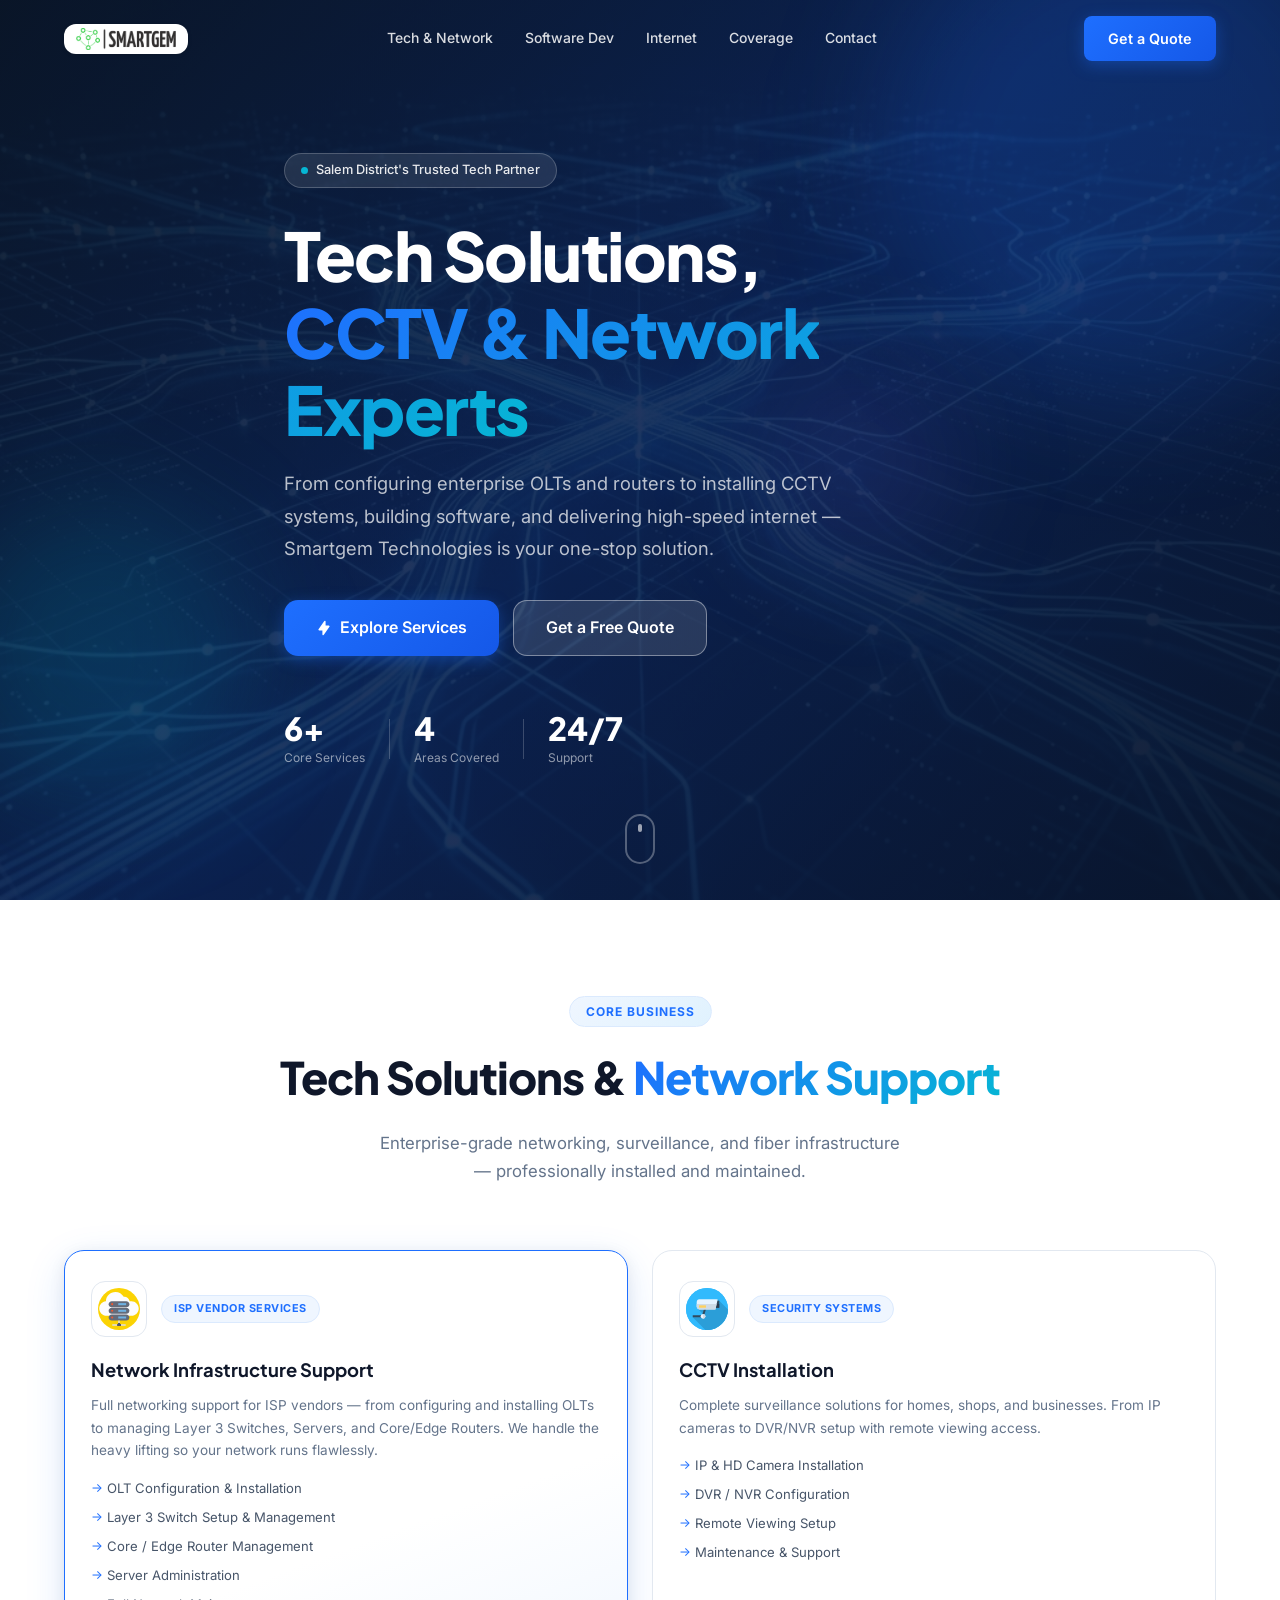
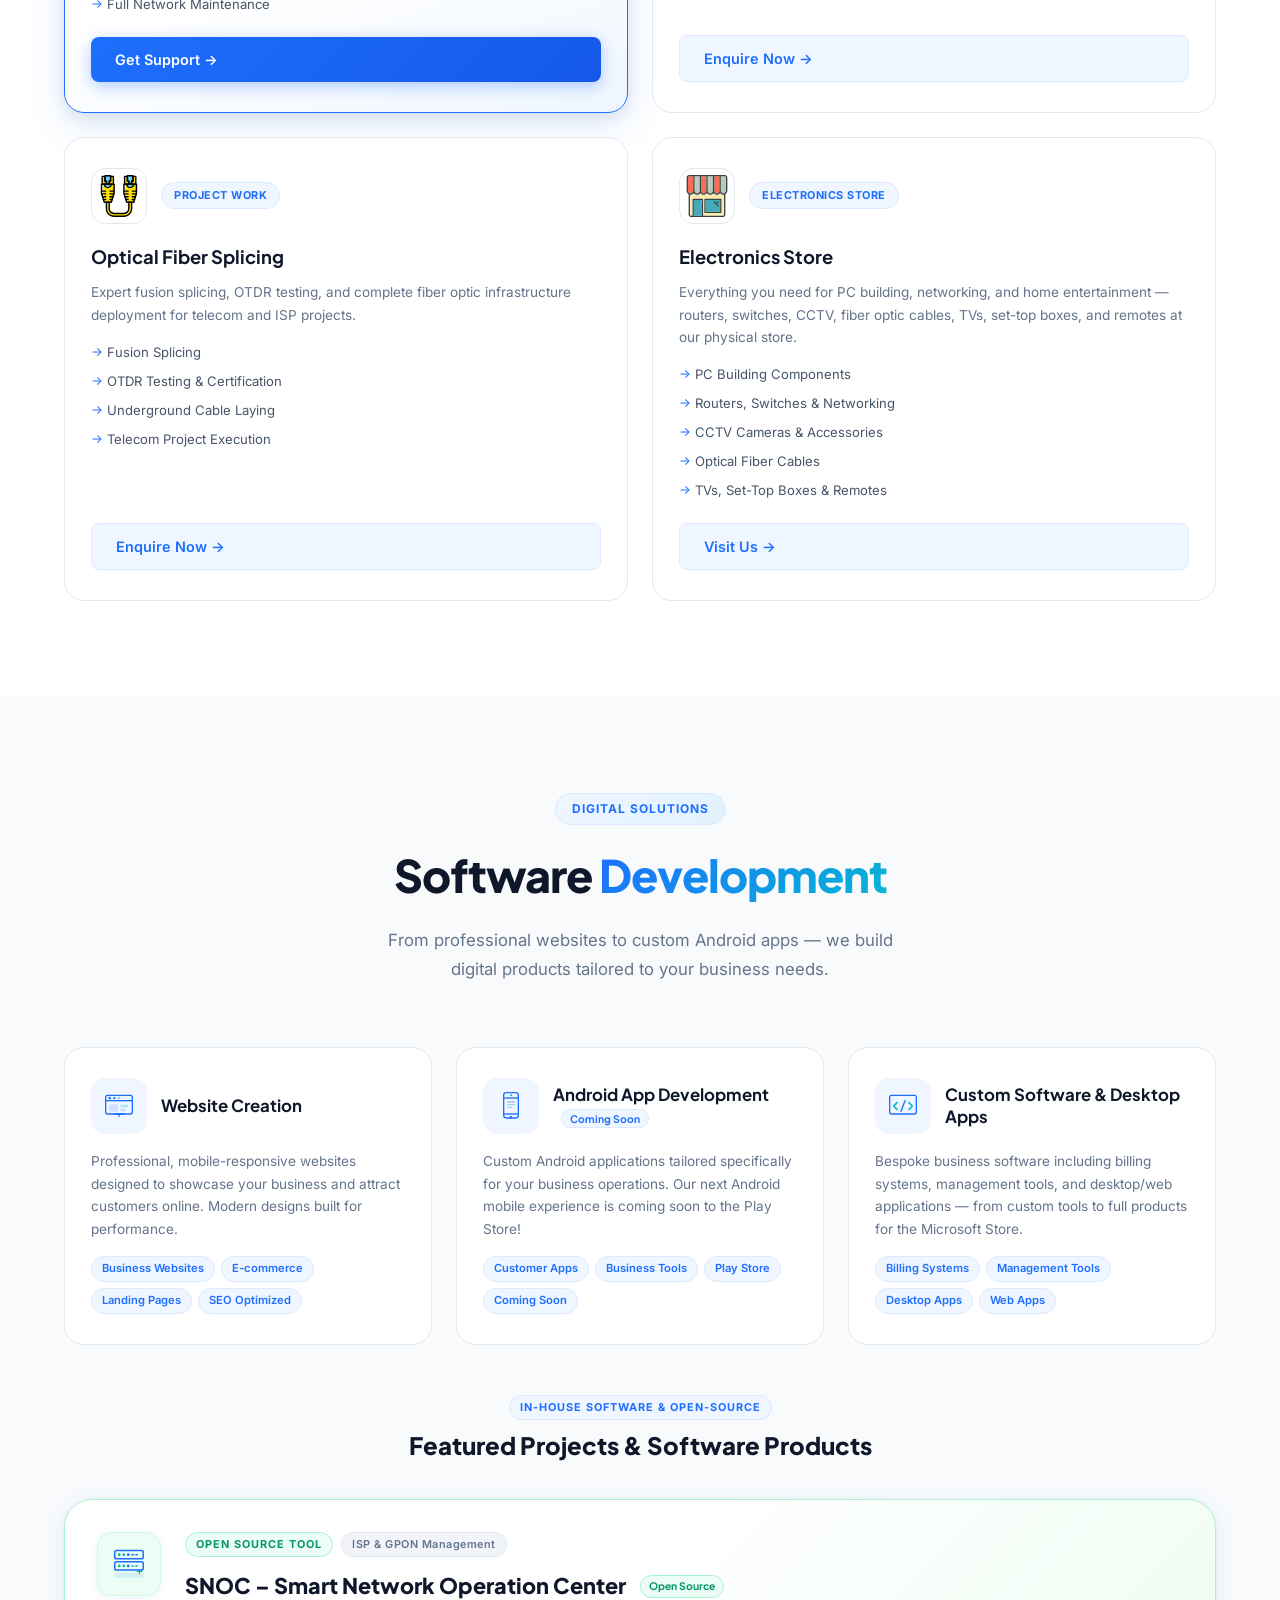
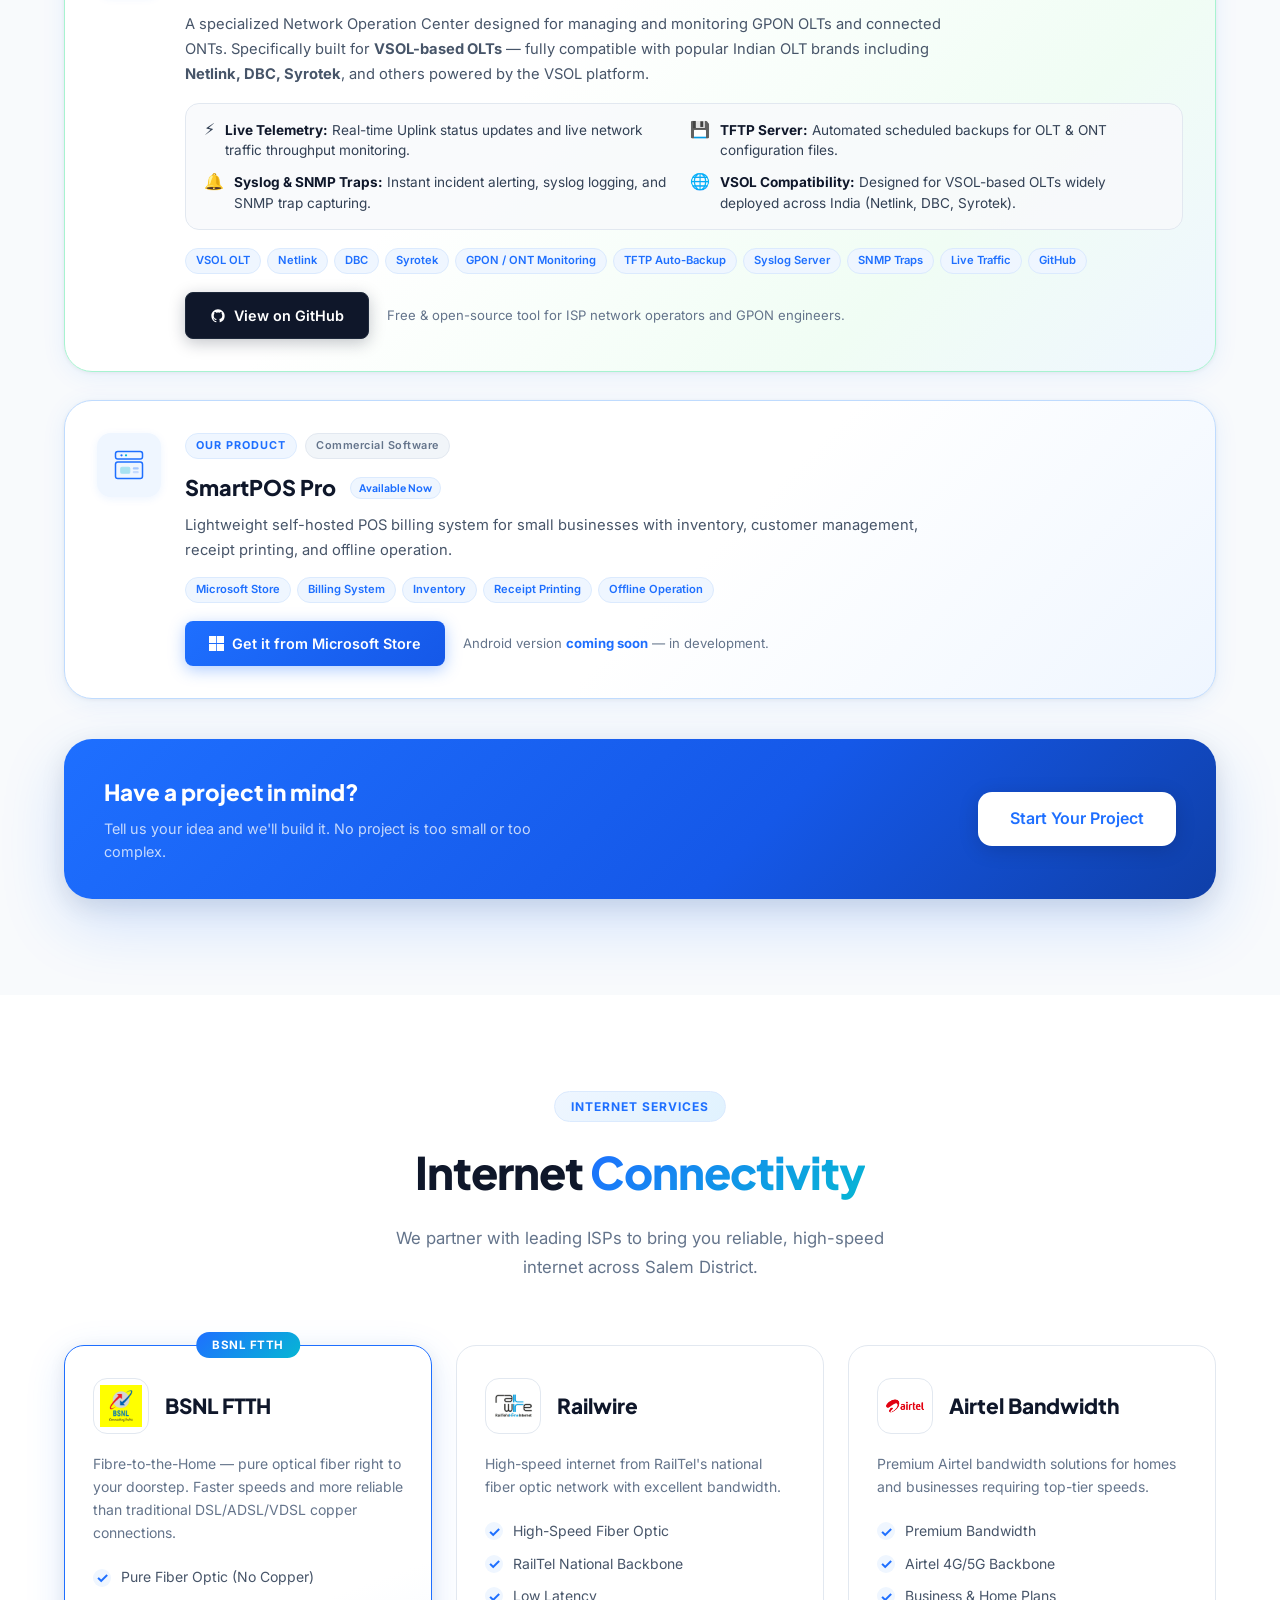
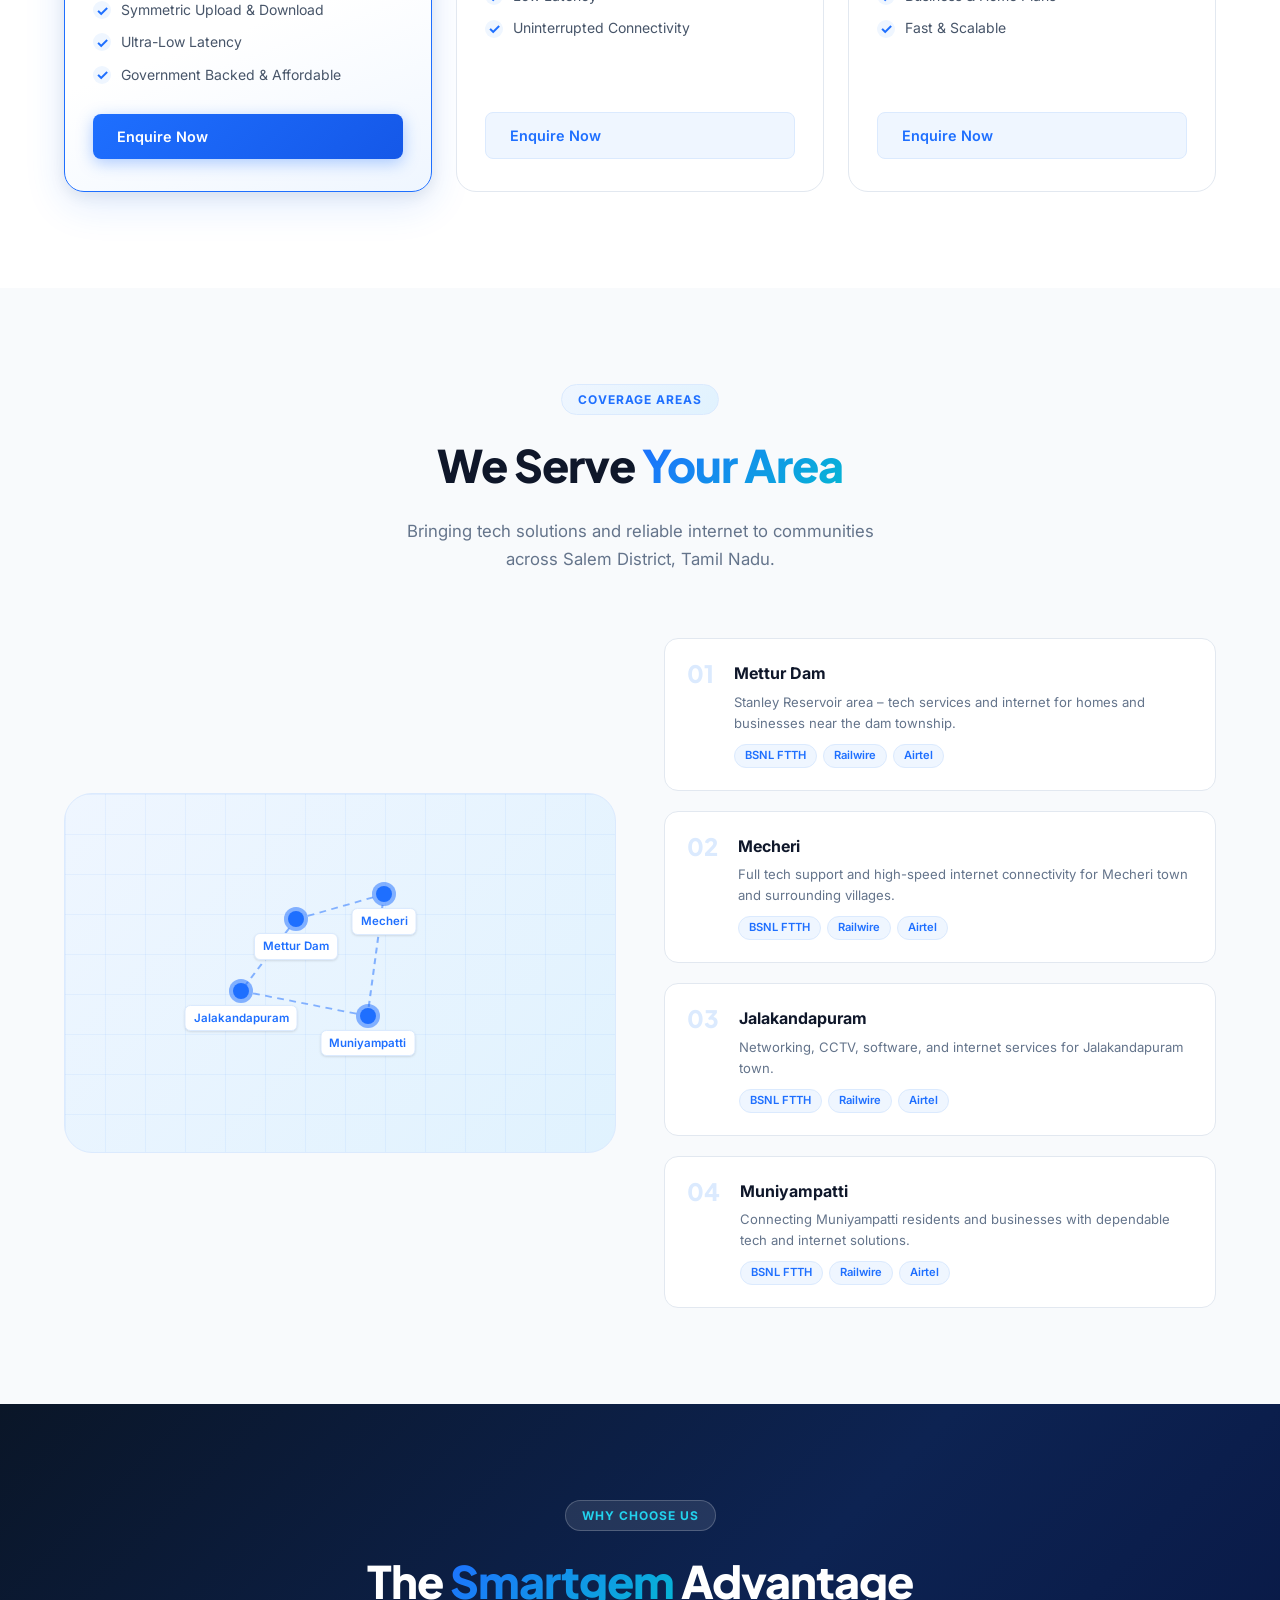
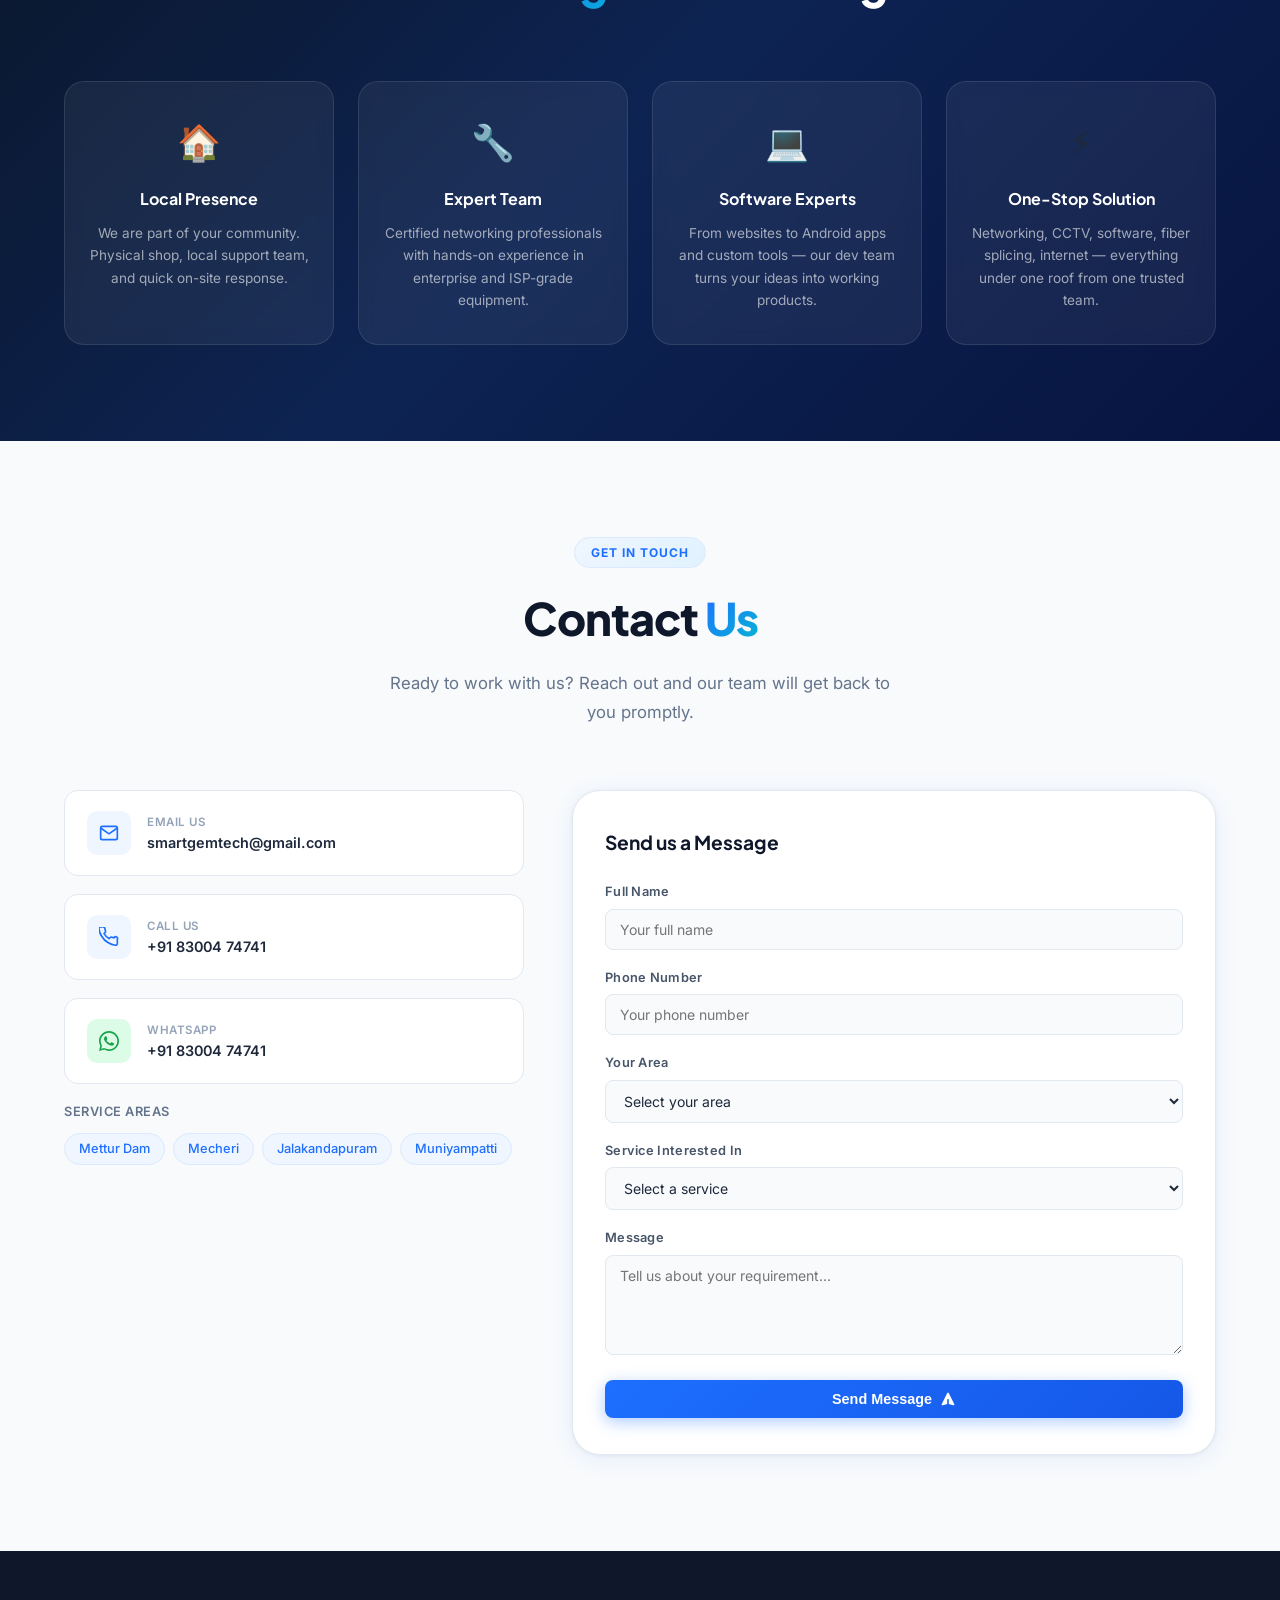
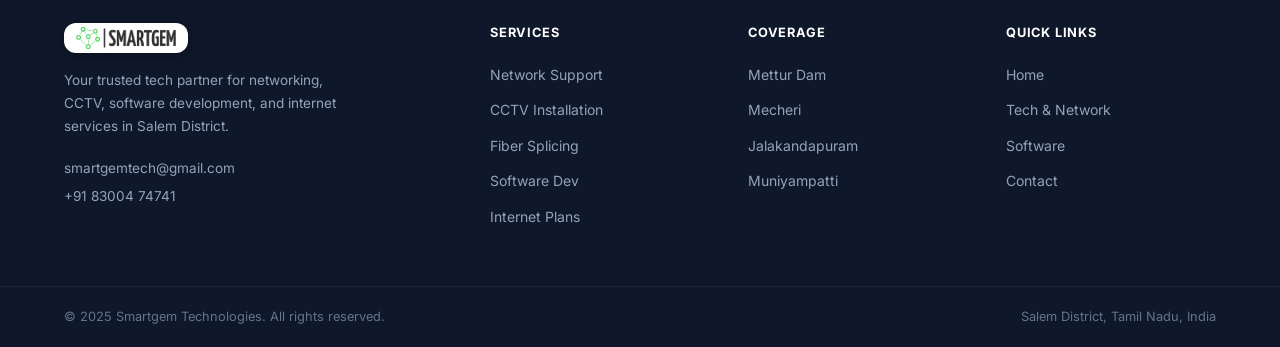
==== commit c3ca434f: "new" ====
--- a/index.html
+++ b/index.html
@@ -270,35 +270,123 @@
         </div>
       </div>
 
-      <div class="software-product-featured">
-        <div class="spf-icon">
-          <svg viewBox="0 0 48 48" fill="none" xmlns="http://www.w3.org/2000/svg">
-            <rect x="6" y="6" width="36" height="10" rx="3" stroke="#1e6fff" stroke-width="2"/>
-            <rect x="6" y="20" width="36" height="22" rx="3" stroke="#1e6fff" stroke-width="2"/>
-            <circle cx="14" cy="11" r="1.5" fill="#1e6fff"/>
-            <circle cx="20" cy="11" r="1.5" fill="#06b6d4"/>
-            <rect x="13" y="27" width="12" height="8" rx="1.5" fill="#06b6d4" opacity="0.3" stroke="#06b6d4" stroke-width="1.5"/>
-            <rect x="29" y="27" width="8" height="3" rx="1.5" fill="#1e6fff" opacity="0.35"/>
-            <rect x="29" y="32" width="8" height="3" rx="1.5" fill="#1e6fff" opacity="0.2"/>
-          </svg>
-        </div>
-        <div class="spf-content">
-          <span class="spf-badge">Our Product</span>
-          <h3>SmartPOS Pro <span class="badge-status-inline">Available Now</span></h3>
-          <p>Lightweight self-hosted POS billing system for small businesses with inventory, customer management, receipt printing, and offline operation.</p>
-          <div class="sw-tags">
-            <span>Microsoft Store</span>
-            <span>Billing System</span>
-            <span>Inventory</span>
-            <span>Receipt Printing</span>
-            <span>Offline Operation</span>
-          </div>
-          <div class="spf-actions">
-            <a href="https://apps.microsoft.com/detail/9P7FNHGW1M4P?hl=en-us&gl=IN&ocid=pdpshare" target="_blank" class="btn btn-primary">
-              <svg viewBox="0 0 24 24" fill="currentColor" style="width: 15px; height: 15px;"><path d="M0 0h11.39v11.39H0zM12.61 0H24v11.39H12.61zM0 12.61h11.39V24H0zM12.61 12.61H24V24H12.61z"/></svg>
-              Get it from Microsoft Store
-            </a>
-            <span class="spf-android">Android version <strong>coming soon</strong> — in development.</span>
+      <div class="software-products-container">
+        <div class="software-products-header">
+          <span class="spf-badge">In-House Software &amp; Open-Source</span>
+          <h3 class="software-products-title">Featured Projects &amp; Software Products</h3>
+        </div>
+
+        <!-- PROJECT 1: SNOC (Smart Network Operation Center) -->
+        <div class="software-product-featured software-product-snoc" id="project-snoc">
+          <div class="spf-icon snoc-icon">
+            <svg viewBox="0 0 48 48" fill="none" xmlns="http://www.w3.org/2000/svg">
+              <rect x="5" y="6" width="38" height="11" rx="2.5" stroke="#1e6fff" stroke-width="2"/>
+              <rect x="5" y="21" width="38" height="11" rx="2.5" stroke="#1e6fff" stroke-width="2"/>
+              <rect x="5" y="36" width="38" height="6" rx="2" fill="#1e6fff" opacity="0.1" stroke="#06b6d4" stroke-width="1.5"/>
+              <circle cx="11" cy="11.5" r="1.8" fill="#10b981"/>
+              <circle cx="17" cy="11.5" r="1.8" fill="#06b6d4"/>
+              <circle cx="23" cy="11.5" r="1.8" fill="#1e6fff"/>
+              <line x1="28" y1="11.5" x2="38" y2="11.5" stroke="#1e6fff" stroke-width="2" stroke-linecap="round" stroke-dasharray="2 3"/>
+              <circle cx="11" cy="26.5" r="1.8" fill="#10b981"/>
+              <circle cx="17" cy="26.5" r="1.8" fill="#06b6d4"/>
+              <circle cx="23" cy="26.5" r="1.8" fill="#1e6fff"/>
+              <line x1="28" y1="26.5" x2="38" y2="26.5" stroke="#06b6d4" stroke-width="2" stroke-linecap="round" stroke-dasharray="2 3"/>
+              <path d="M38 31V37M41 34H35" stroke="#10b981" stroke-width="1.5" stroke-linecap="round"/>
+            </svg>
+          </div>
+          <div class="spf-content">
+            <div class="spf-badge-row">
+              <span class="spf-badge spf-badge-snoc">Open Source Tool</span>
+              <span class="spf-badge-secondary">ISP &amp; GPON Management</span>
+            </div>
+            <h3>SNOC – Smart Network Operation Center <span class="badge-status-inline badge-snoc">Open Source</span></h3>
+            <p>A specialized Network Operation Center designed for managing and monitoring GPON OLTs and connected ONTs. Specifically built for <strong>VSOL-based OLTs</strong> — fully compatible with popular Indian OLT brands including <strong>Netlink, DBC, Syrotek</strong>, and others powered by the VSOL platform.</p>
+            
+            <div class="spf-highlights-grid">
+              <div class="spf-highlight-item">
+                <span class="highlight-icon">⚡</span>
+                <div class="highlight-text">
+                  <strong>Live Telemetry:</strong> Real-time Uplink status updates and live network traffic throughput monitoring.
+                </div>
+              </div>
+              <div class="spf-highlight-item">
+                <span class="highlight-icon">💾</span>
+                <div class="highlight-text">
+                  <strong>TFTP Server:</strong> Automated scheduled backups for OLT &amp; ONT configuration files.
+                </div>
+              </div>
+              <div class="spf-highlight-item">
+                <span class="highlight-icon">🔔</span>
+                <div class="highlight-text">
+                  <strong>Syslog &amp; SNMP Traps:</strong> Instant incident alerting, syslog logging, and SNMP trap capturing.
+                </div>
+              </div>
+              <div class="spf-highlight-item">
+                <span class="highlight-icon">🌐</span>
+                <div class="highlight-text">
+                  <strong>VSOL Compatibility:</strong> Designed for VSOL-based OLTs widely deployed across India (Netlink, DBC, Syrotek).
+                </div>
+              </div>
+            </div>
+
+            <div class="sw-tags">
+              <span>VSOL OLT</span>
+              <span>Netlink</span>
+              <span>DBC</span>
+              <span>Syrotek</span>
+              <span>GPON / ONT Monitoring</span>
+              <span>TFTP Auto-Backup</span>
+              <span>Syslog Server</span>
+              <span>SNMP Traps</span>
+              <span>Live Traffic</span>
+              <span>GitHub</span>
+            </div>
+            <div class="spf-actions">
+              <a href="https://github.com/Deaddemon001/SNOC" target="_blank" rel="noopener noreferrer" class="btn btn-github" id="snoc-github-btn">
+                <svg viewBox="0 0 24 24" fill="currentColor" class="btn-icon">
+                  <path fill-rule="evenodd" clip-rule="evenodd" d="M12 2C6.477 2 2 6.484 2 12.017c0 4.425 2.865 8.18 6.839 9.504.5.092.682-.217.682-.483 0-.237-.008-.868-.013-1.703-2.782.605-3.369-1.343-3.369-1.343-.454-1.158-1.11-1.466-1.11-1.466-.908-.62.069-.608.069-.608 1.003.07 1.53 1.032 1.53 1.032.892 1.53 2.341 1.088 2.91.832.092-.647.35-1.088.636-1.338-2.22-.253-4.555-1.113-4.555-4.951 0-1.093.39-1.988 1.029-2.688-.103-.253-.446-1.272.098-2.65 0 0 .84-.27 2.75 1.026A9.564 9.564 0 0112 6.844c.85.004 1.705.115 2.504.337 1.909-1.296 2.747-1.027 2.747-1.027.546 1.379.202 2.398.1 2.651.64.7 1.028 1.595 1.028 2.688 0 3.848-2.339 4.695-4.566 4.943.359.309.678.92.678 1.855 0 1.338-.012 2.419-.012 2.747 0 .268.18.58.688.482A10.019 10.019 0 0022 12.017C22 6.484 17.522 2 12 2z"/>
+                </svg>
+                View on GitHub
+              </a>
+              <span class="spf-android">Free &amp; open-source tool for ISP network operators and GPON engineers.</span>
+            </div>
+          </div>
+        </div>
+
+        <!-- PRODUCT 2: SmartPOS Pro -->
+        <div class="software-product-featured" id="project-smartpos">
+          <div class="spf-icon">
+            <svg viewBox="0 0 48 48" fill="none" xmlns="http://www.w3.org/2000/svg">
+              <rect x="6" y="6" width="36" height="10" rx="3" stroke="#1e6fff" stroke-width="2"/>
+              <rect x="6" y="20" width="36" height="22" rx="3" stroke="#1e6fff" stroke-width="2"/>
+              <circle cx="14" cy="11" r="1.5" fill="#1e6fff"/>
+              <circle cx="20" cy="11" r="1.5" fill="#06b6d4"/>
+              <rect x="13" y="27" width="12" height="8" rx="1.5" fill="#06b6d4" opacity="0.3" stroke="#06b6d4" stroke-width="1.5"/>
+              <rect x="29" y="27" width="8" height="3" rx="1.5" fill="#1e6fff" opacity="0.35"/>
+              <rect x="29" y="32" width="8" height="3" rx="1.5" fill="#1e6fff" opacity="0.2"/>
+            </svg>
+          </div>
+          <div class="spf-content">
+            <div class="spf-badge-row">
+              <span class="spf-badge">Our Product</span>
+              <span class="spf-badge-secondary">Commercial Software</span>
+            </div>
+            <h3>SmartPOS Pro <span class="badge-status-inline">Available Now</span></h3>
+            <p>Lightweight self-hosted POS billing system for small businesses with inventory, customer management, receipt printing, and offline operation.</p>
+            <div class="sw-tags">
+              <span>Microsoft Store</span>
+              <span>Billing System</span>
+              <span>Inventory</span>
+              <span>Receipt Printing</span>
+              <span>Offline Operation</span>
+            </div>
+            <div class="spf-actions">
+              <a href="https://apps.microsoft.com/detail/9P7FNHGW1M4P?hl=en-us&gl=IN&ocid=pdpshare" target="_blank" rel="noopener noreferrer" class="btn btn-primary" id="smartpos-msstore-btn">
+                <svg viewBox="0 0 24 24" fill="currentColor" style="width: 15px; height: 15px;"><path d="M0 0h11.39v11.39H0zM12.61 0H24v11.39H12.61zM0 12.61h11.39V24H0zM12.61 12.61H24V24H12.61z"/></svg>
+                Get it from Microsoft Store
+              </a>
+              <span class="spf-android">Android version <strong>coming soon</strong> — in development.</span>
+            </div>
           </div>
         </div>
       </div>
@@ -595,8 +683,9 @@
             <svg class="btn-icon" viewBox="0 0 20 20" fill="currentColor"><path d="M10.894 2.553a1 1 0 00-1.788 0l-7 14a1 1 0 001.169 1.409l5-1.429A1 1 0 009 15.571V11a1 1 0 112 0v4.571a1 1 0 00.725.962l5 1.428a1 1 0 001.17-1.408l-7-14z"/></svg>
           </button>
           <div class="form-success" id="form-success">
-            ✅ Thank you! We'll contact you shortly.
-          </div>
+            ✅ Thank you! Your message has been sent to our team. We'll contact you shortly.
+          </div>
+          <div class="form-error" id="form-error"></div>
         </form>
       </div>
     </div>
--- a/style.css
+++ b/style.css
@@ -678,17 +678,48 @@
   border-radius: 50px;
   white-space: nowrap;
 }
-/* ===== FEATURED PRODUCT (SmartPOS Pro) ===== */
+/* ===== FEATURED PRODUCTS & PROJECTS ===== */
+.software-products-container {
+  display: flex;
+  flex-direction: column;
+  gap: 28px;
+  margin-top: 48px;
+}
+.software-products-header {
+  text-align: center;
+  margin-bottom: 6px;
+}
+.software-products-title {
+  font-family: 'Plus Jakarta Sans', sans-serif;
+  font-size: 1.5rem;
+  font-weight: 800;
+  color: var(--slate-900);
+  margin-top: 6px;
+}
 .software-product-featured {
   display: flex;
   gap: 24px;
   align-items: flex-start;
-  margin-top: 32px;
   background: linear-gradient(135deg, #fff 55%, #eff6ff 100%);
   border: 1.5px solid var(--blue-200);
   border-radius: var(--radius-xl);
-  padding: 28px 30px;
+  padding: 32px 32px;
   box-shadow: var(--shadow);
+  transition: all var(--transition);
+  position: relative;
+  overflow: hidden;
+}
+.software-product-featured:hover {
+  transform: translateY(-4px);
+  box-shadow: var(--shadow-lg);
+  border-color: var(--blue-400);
+}
+.software-product-snoc {
+  background: linear-gradient(135deg, #ffffff 40%, #f0fdf4 75%, #eff6ff 100%);
+  border-color: #a7f3d0;
+}
+.software-product-snoc:hover {
+  border-color: #34d399;
 }
 .spf-icon {
   width: 64px;
@@ -699,9 +730,21 @@
   display: flex;
   align-items: center;
   justify-content: center;
+  box-shadow: 0 2px 8px rgba(30, 111, 255, 0.08);
+}
+.snoc-icon {
+  background: #ecfdf5;
+  border: 1px solid #d1fae5;
 }
 .spf-icon svg { width: 36px; height: 36px; }
 .spf-content { flex: 1; }
+.spf-badge-row {
+  display: flex;
+  align-items: center;
+  gap: 8px;
+  flex-wrap: wrap;
+  margin-bottom: 12px;
+}
 .spf-badge {
   display: inline-block;
   font-size: 0.68rem;
@@ -713,28 +756,91 @@
   border: 1px solid var(--blue-100);
   padding: 3px 10px;
   border-radius: 50px;
-  margin-bottom: 12px;
+}
+.spf-badge-snoc {
+  color: #059669;
+  background: #ecfdf5;
+  border-color: #a7f3d0;
+}
+.spf-badge-secondary {
+  display: inline-block;
+  font-size: 0.68rem;
+  font-weight: 600;
+  letter-spacing: 0.5px;
+  color: var(--slate-500);
+  background: var(--slate-100);
+  border: 1px solid var(--slate-200);
+  padding: 3px 10px;
+  border-radius: 50px;
+}
+.badge-snoc {
+  background: #ecfdf5;
+  color: #059669;
+  border-color: #a7f3d0;
 }
 .spf-content h3 {
   font-family: 'Plus Jakarta Sans', sans-serif;
-  font-size: 1.3rem;
+  font-size: 1.35rem;
   font-weight: 800;
   color: var(--slate-900);
   margin-bottom: 8px;
+  display: flex;
+  align-items: center;
+  flex-wrap: wrap;
+  gap: 6px;
 }
 .spf-content p {
-  font-size: 0.9rem;
-  color: var(--slate-500);
+  font-size: 0.92rem;
+  color: var(--slate-600);
   line-height: 1.7;
   margin-bottom: 14px;
-  max-width: 640px;
+  max-width: 780px;
+}
+.spf-highlights-grid {
+  display: grid;
+  grid-template-columns: repeat(2, 1fr);
+  gap: 12px;
+  background: rgba(248, 250, 252, 0.85);
+  border: 1px solid var(--slate-200);
+  border-radius: var(--radius);
+  padding: 16px 18px;
+  margin: 16px 0 18px 0;
+}
+.spf-highlight-item {
+  display: flex;
+  align-items: flex-start;
+  gap: 10px;
+  font-size: 0.85rem;
+  color: var(--slate-700);
+  line-height: 1.5;
+}
+.highlight-icon {
+  font-size: 1rem;
+  line-height: 1.2;
+  flex-shrink: 0;
+}
+.highlight-text strong {
+  color: var(--slate-900);
+}
+.btn-github {
+  background: #0f172a;
+  color: #fff;
+  box-shadow: 0 4px 16px rgba(15, 23, 42, 0.25);
+  border: 1.5px solid #1e293b;
+}
+.btn-github:hover {
+  background: #1e293b;
+  color: #fff;
+  border-color: #334155;
+  transform: translateY(-2px);
+  box-shadow: 0 8px 24px rgba(15, 23, 42, 0.35);
 }
 .spf-actions {
   display: flex;
   align-items: center;
   gap: 18px;
   flex-wrap: wrap;
-  margin-top: 16px;
+  margin-top: 18px;
 }
 .spf-android {
   font-size: 0.82rem;
@@ -776,6 +882,7 @@
 @media (max-width: 900px) {
   .software-layout { grid-template-columns: 1fr; max-width: 520px; margin: 0 auto; }
   .software-product-featured { flex-direction: column; align-items: flex-start; }
+  .spf-highlights-grid { grid-template-columns: 1fr; }
   .software-cta-banner { flex-direction: column; text-align: center; }
 }
 
@@ -1217,6 +1324,37 @@
   font-size: 0.875rem;
   font-weight: 500;
   margin-top: 12px;
+  animation: fadeIn 0.3s ease;
+}
+.form-error {
+  display: none;
+  text-align: center;
+  padding: 14px 16px;
+  background: #fef2f2;
+  border: 1px solid #fecaca;
+  border-radius: var(--radius-sm);
+  color: #991b1b;
+  font-size: 0.85rem;
+  font-weight: 500;
+  margin-top: 12px;
+  line-height: 1.6;
+  animation: fadeIn 0.3s ease;
+}
+.err-wa-btn {
+  display: inline-block;
+  margin-top: 6px;
+  padding: 6px 14px;
+  background: #16a34a;
+  color: #fff !important;
+  border-radius: 50px;
+  font-size: 0.8rem;
+  font-weight: 600;
+  text-decoration: none !important;
+  transition: all var(--transition);
+}
+.err-wa-btn:hover {
+  background: #15803d;
+  transform: translateY(-1px);
 }
 
 /* ===== FOOTER ===== */
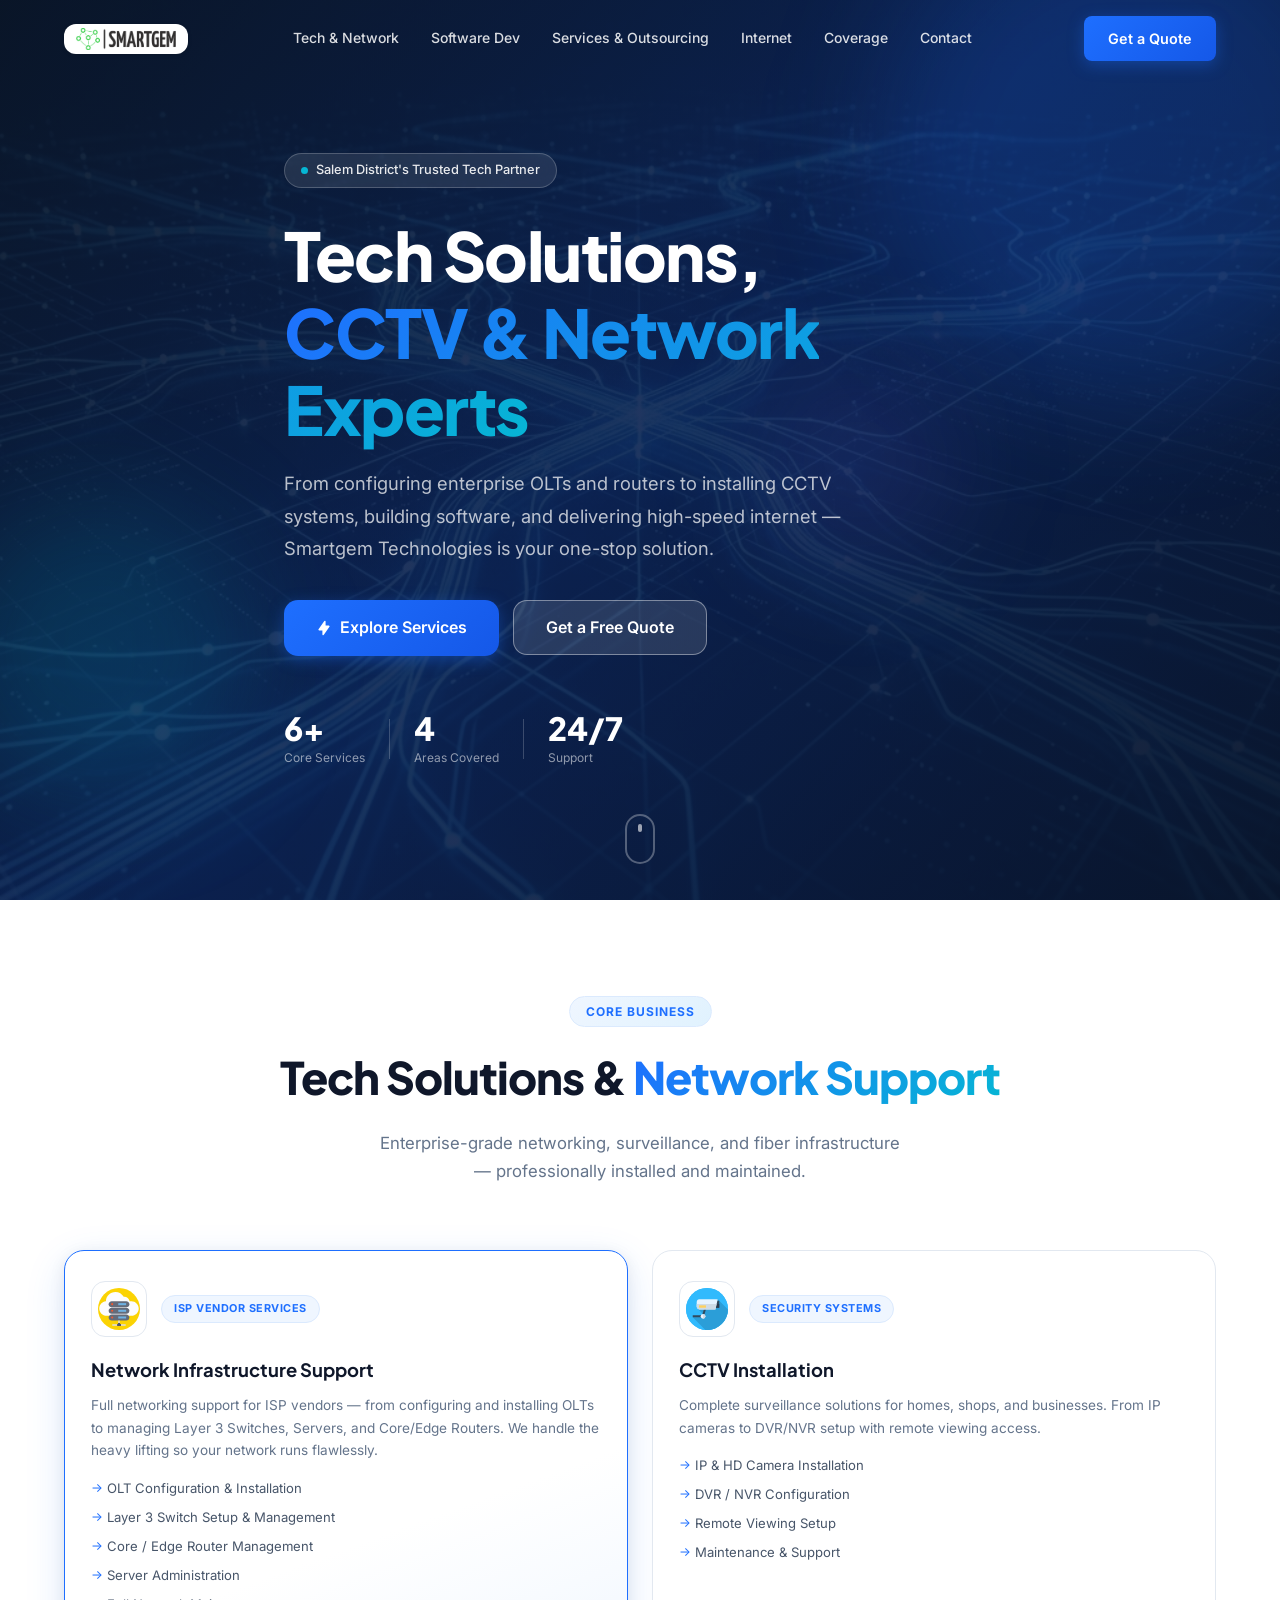
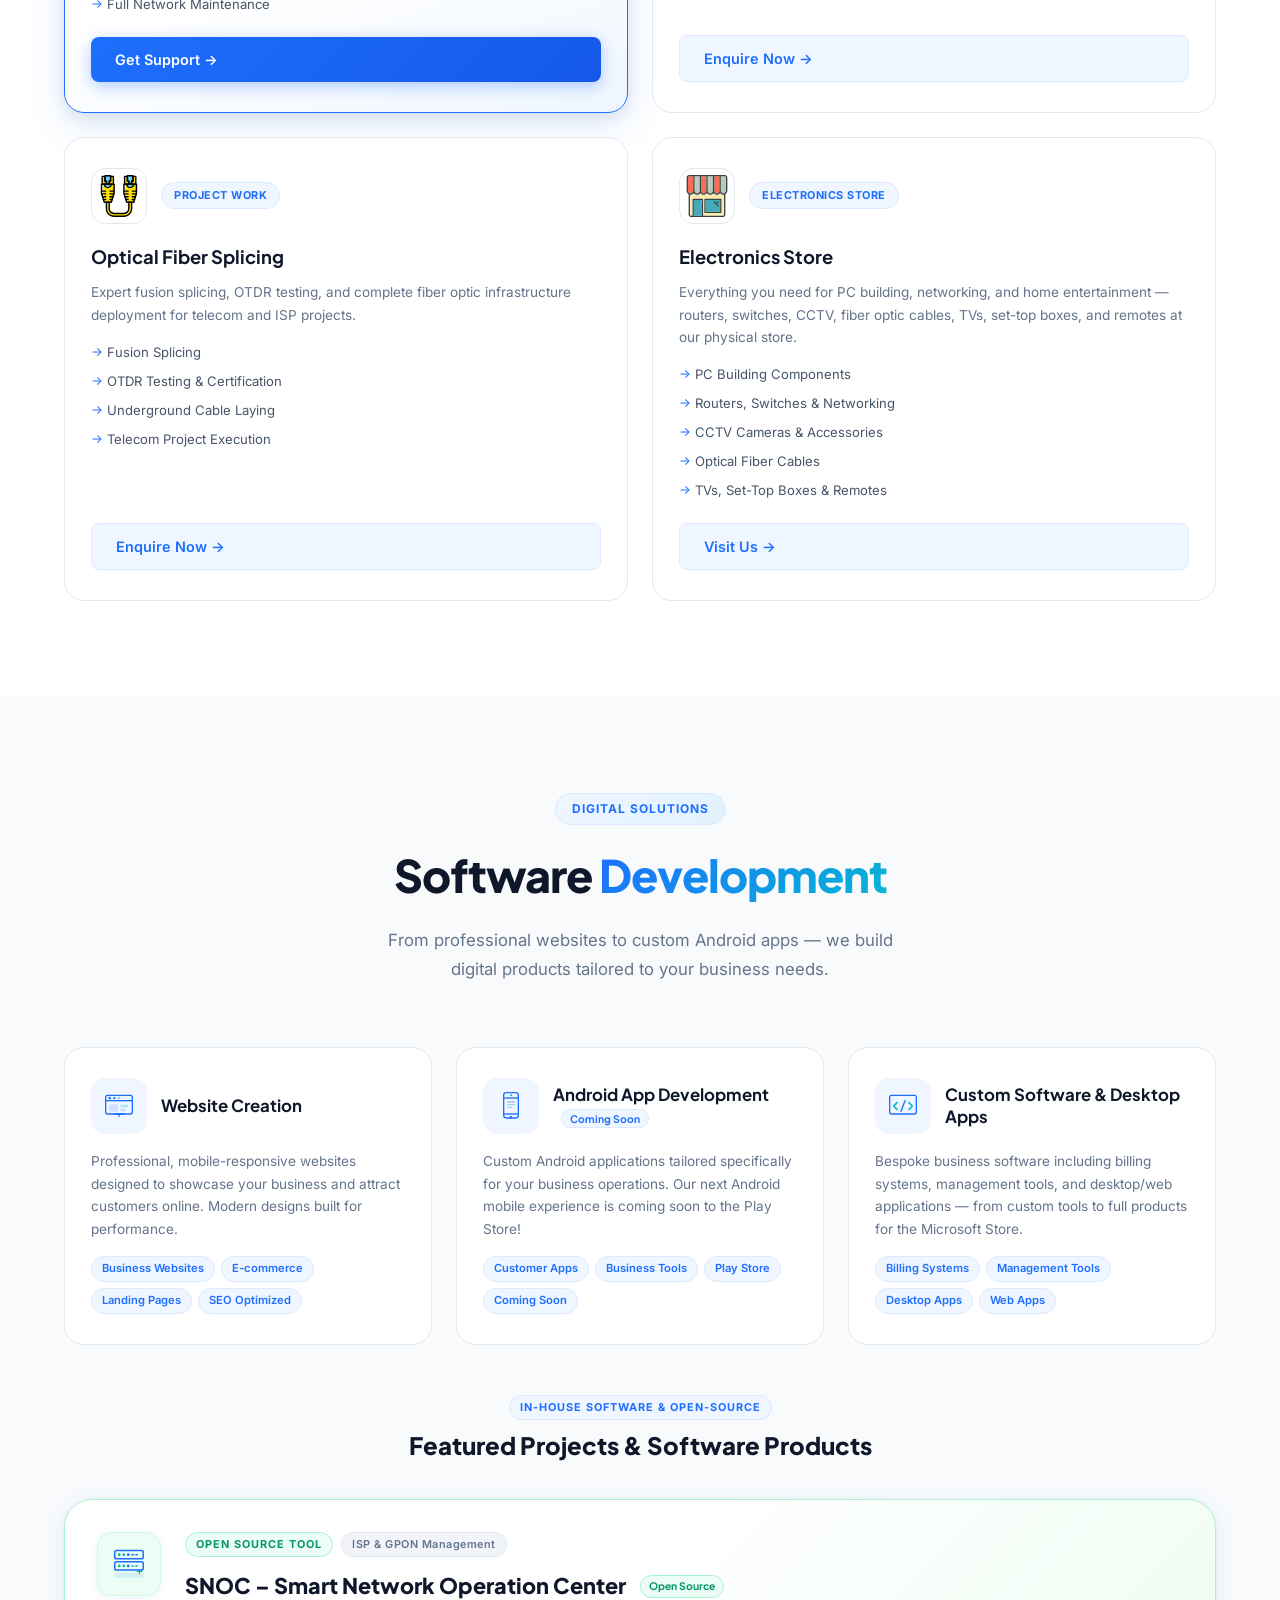
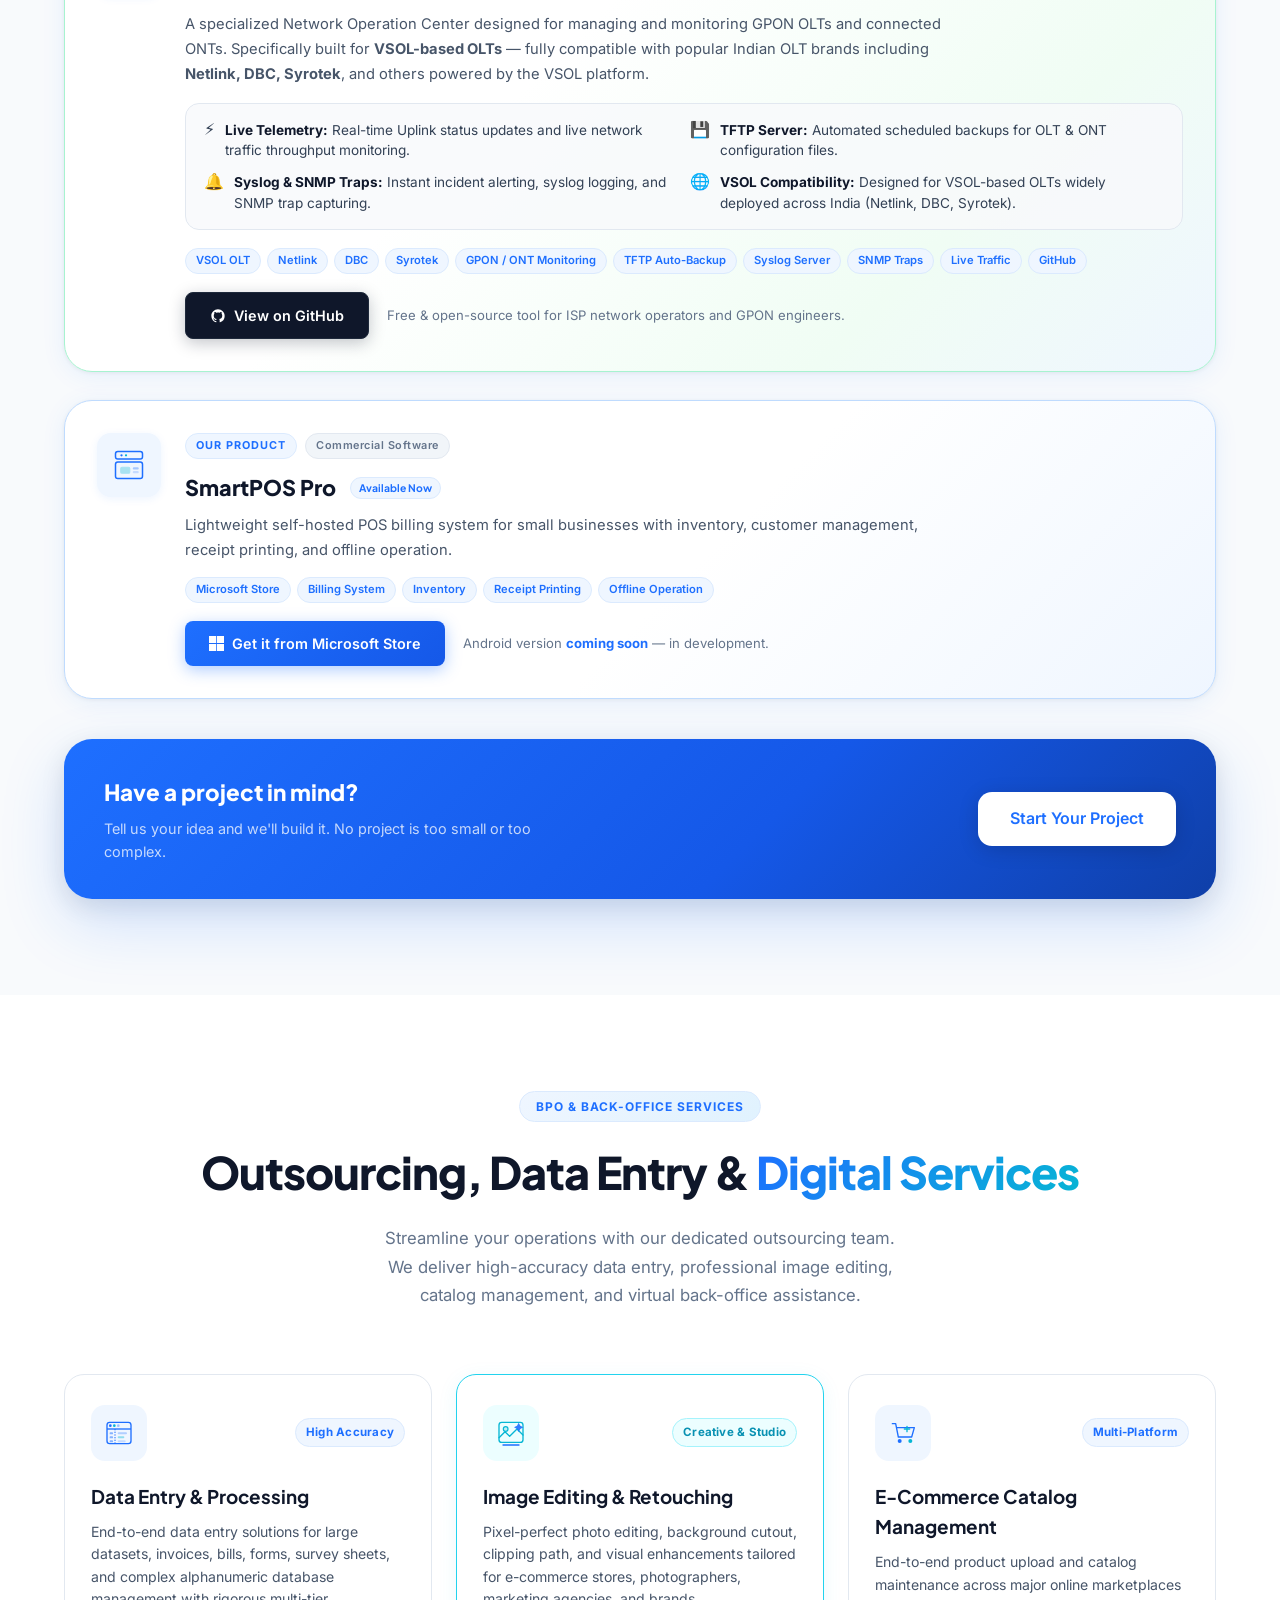
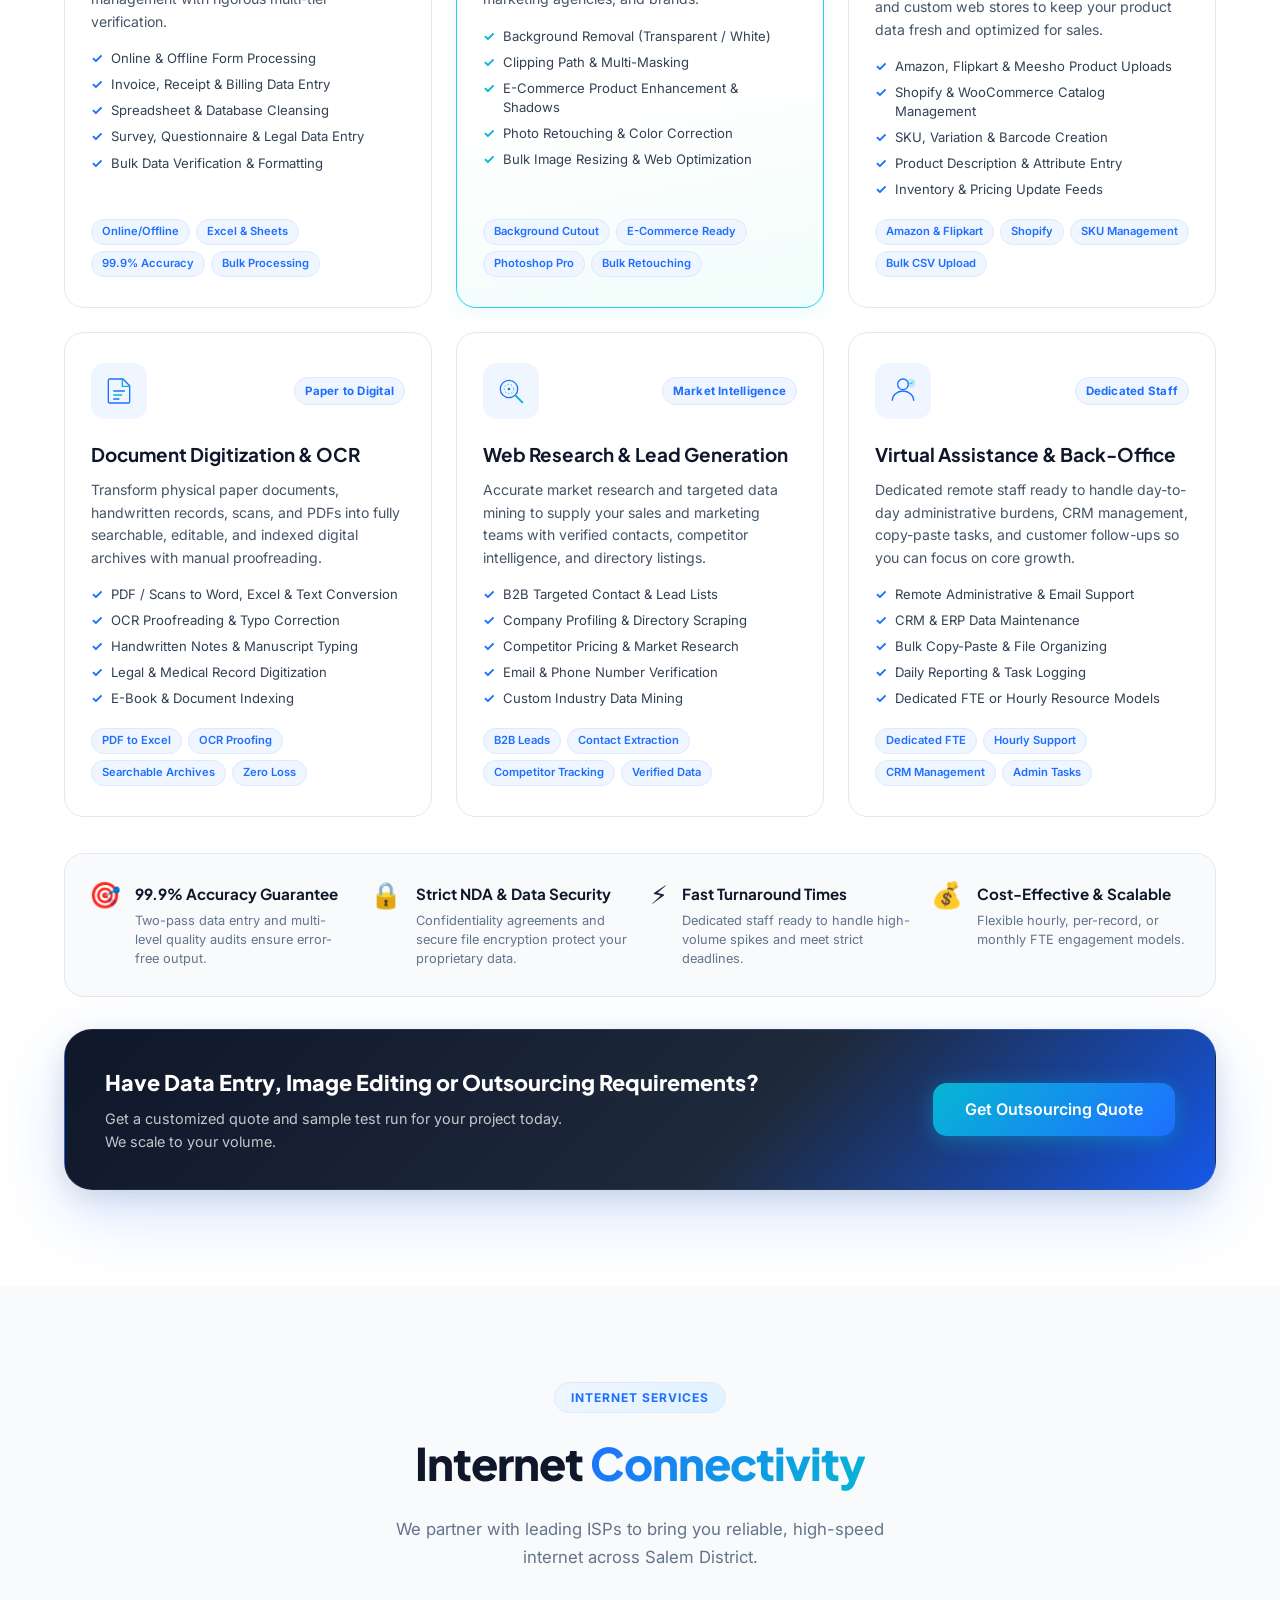
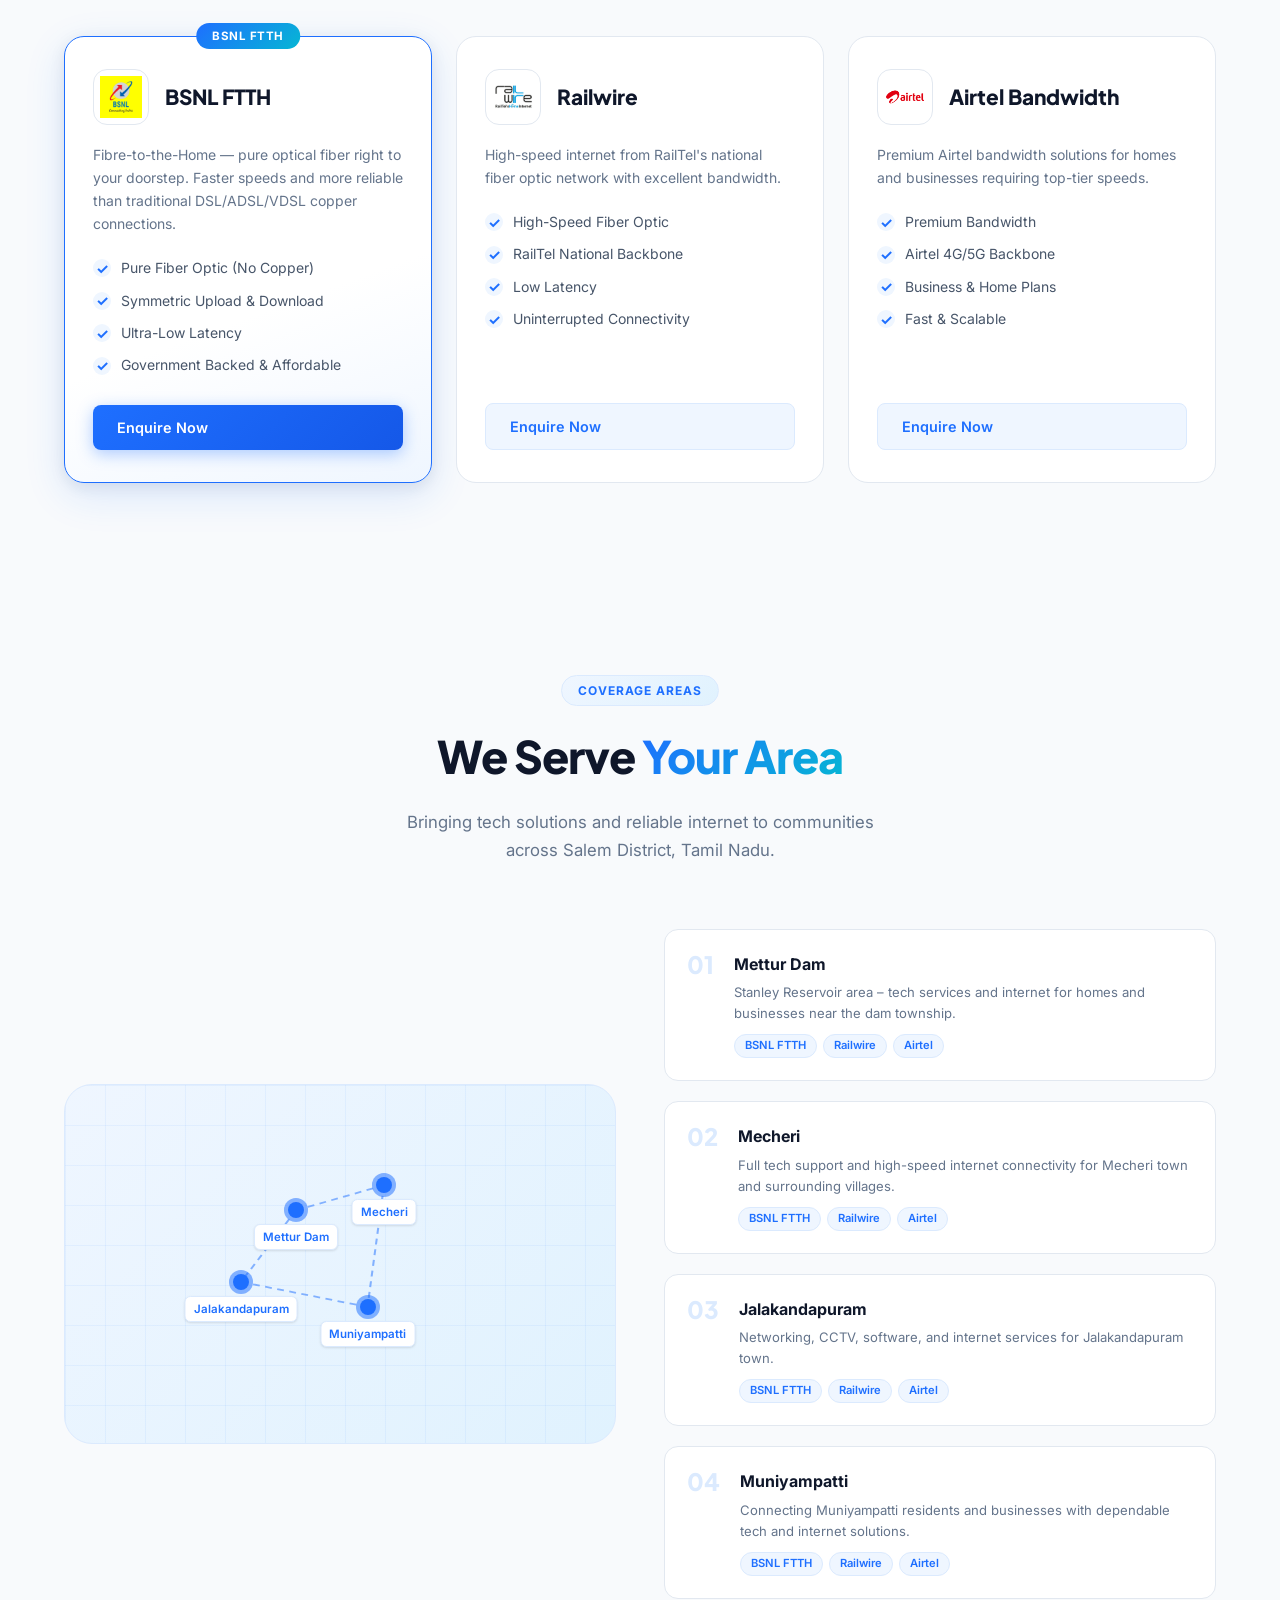
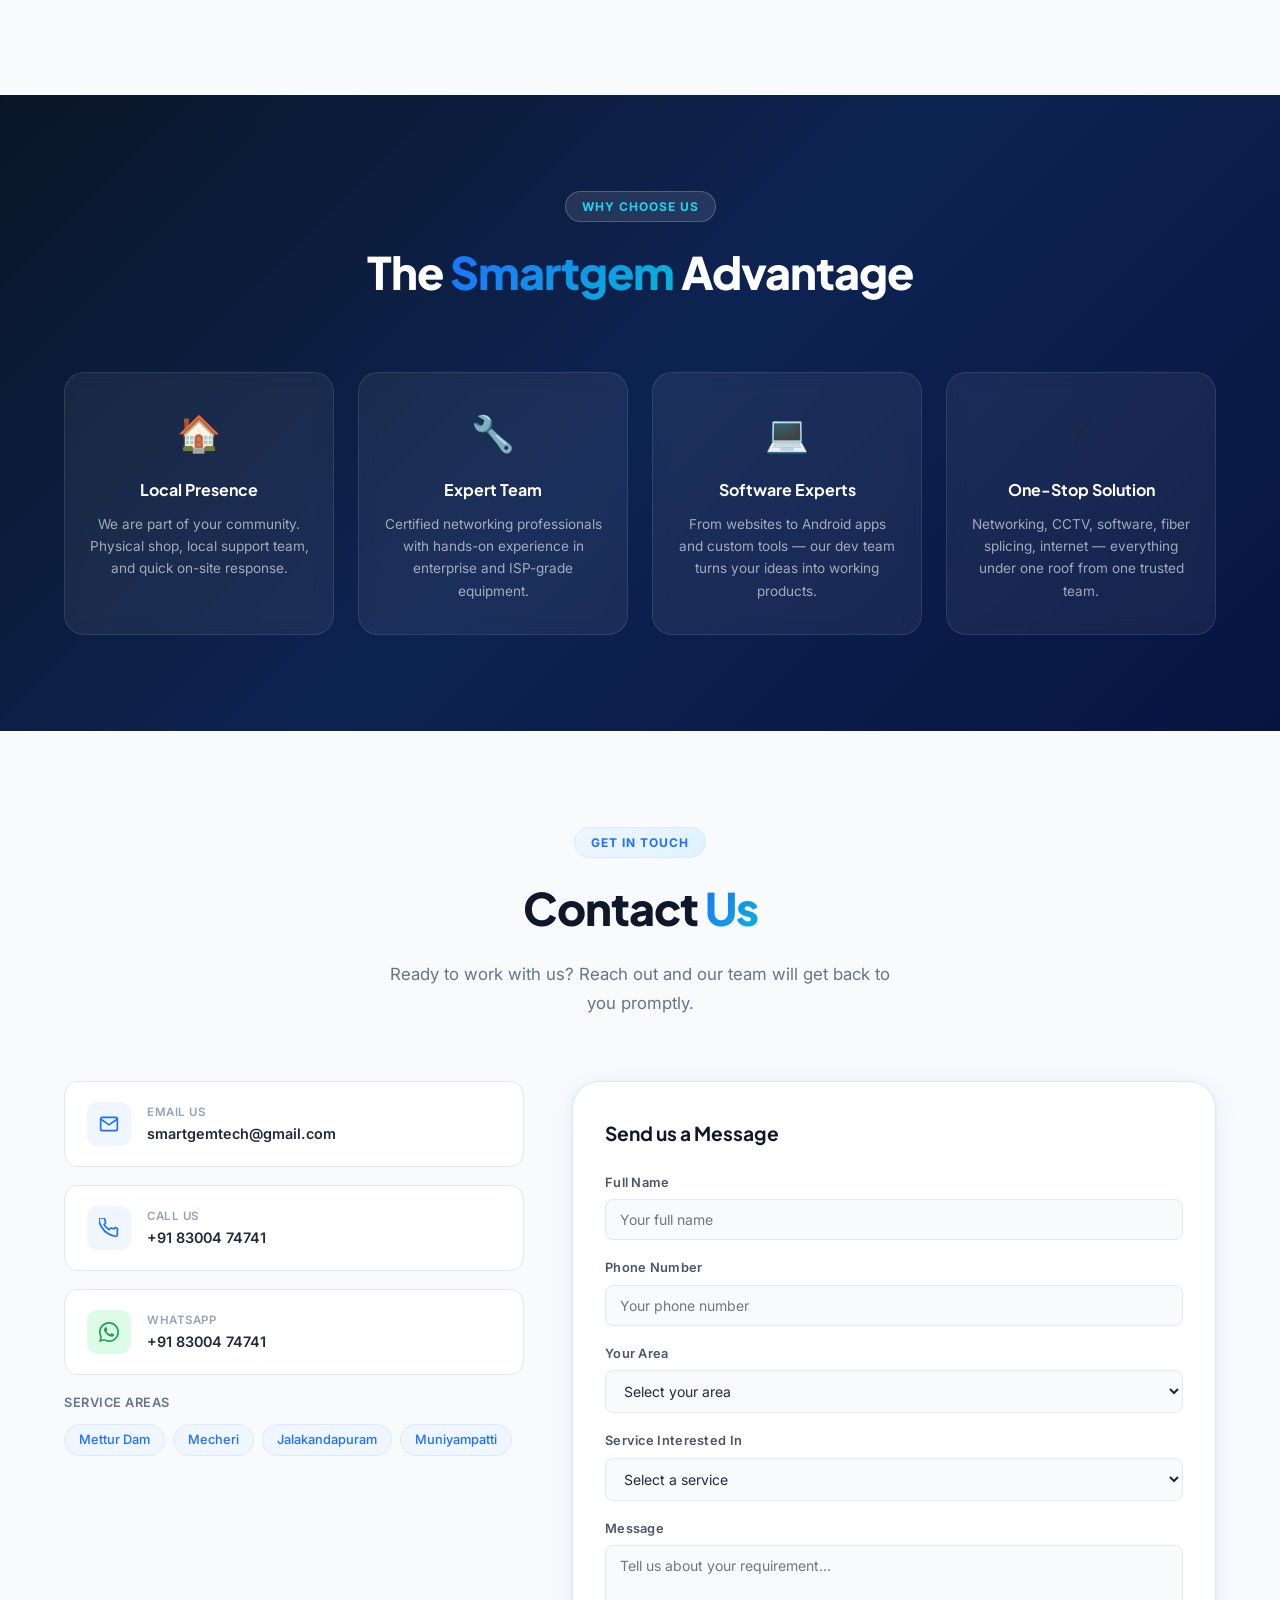
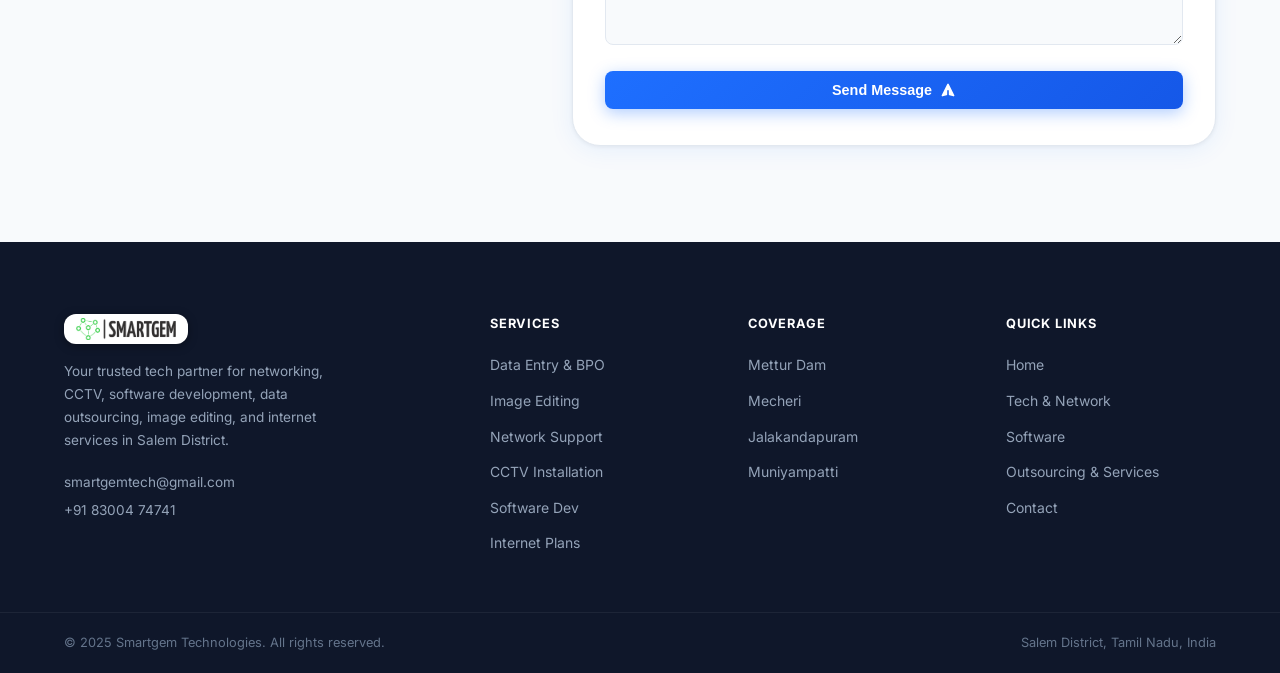
==== commit 8de2340b: "new edit" ====
--- a/index.html
+++ b/index.html
@@ -23,6 +23,7 @@
       <nav class="nav-links" id="nav-links">
         <a href="#tech-services" class="nav-link"><span class="nav-icon" aria-hidden="true"><svg viewBox="0 0 24 24" fill="none" stroke="currentColor" stroke-width="2" stroke-linecap="round" stroke-linejoin="round"><rect x="2" y="2" width="20" height="8" rx="2"/><rect x="2" y="14" width="20" height="8" rx="2"/><line x1="6" y1="6" x2="6.01" y2="6"/><line x1="6" y1="18" x2="6.01" y2="18"/></svg></span>Tech & Network</a>
         <a href="#software" class="nav-link"><span class="nav-icon" aria-hidden="true"><svg viewBox="0 0 24 24" fill="none" stroke="currentColor" stroke-width="2" stroke-linecap="round" stroke-linejoin="round"><polyline points="16 18 22 12 16 6"/><polyline points="8 6 2 12 8 18"/></svg></span>Software Dev</a>
+        <a href="#services" class="nav-link"><span class="nav-icon" aria-hidden="true"><svg viewBox="0 0 24 24" fill="none" stroke="currentColor" stroke-width="2" stroke-linecap="round" stroke-linejoin="round"><path d="M16 4h2a2 2 0 0 1 2 2v14a2 2 0 0 1-2 2H6a2 2 0 0 1-2-2V6a2 2 0 0 1 2-2h2"/><rect x="8" y="2" width="8" height="4" rx="1" ry="1"/><path d="M9 14l2 2 4-4"/></svg></span>Services &amp; Outsourcing</a>
         <a href="#internet" class="nav-link"><span class="nav-icon" aria-hidden="true"><svg viewBox="0 0 24 24" fill="none" stroke="currentColor" stroke-width="2" stroke-linecap="round" stroke-linejoin="round"><path d="M5 12.55a11 11 0 0 1 14.08 0"/><path d="M1.42 9a16 16 0 0 1 21.16 0"/><path d="M8.53 16.11a6 6 0 0 1 6.95 0"/><line x1="12" y1="20" x2="12.01" y2="20"/></svg></span>Internet</a>
         <a href="#coverage" class="nav-link"><span class="nav-icon" aria-hidden="true"><svg viewBox="0 0 24 24" fill="none" stroke="currentColor" stroke-width="2" stroke-linecap="round" stroke-linejoin="round"><path d="M21 10c0 7-9 13-9 13s-9-6-9-13a9 9 0 0 1 18 0z"/><circle cx="12" cy="10" r="3"/></svg></span>Coverage</a>
         <a href="#contact" class="nav-link"><span class="nav-icon" aria-hidden="true"><svg viewBox="0 0 24 24" fill="none" stroke="currentColor" stroke-width="2" stroke-linecap="round" stroke-linejoin="round"><path d="M22 16.92v3a2 2 0 0 1-2.18 2 19.79 19.79 0 0 1-8.63-3.07 19.5 19.5 0 0 1-6-6 19.79 19.79 0 0 1-3.07-8.67A2 2 0 0 1 4.11 2h3a2 2 0 0 1 2 1.72 12.84 12.84 0 0 0 .7 2.81 2 2 0 0 1-.45 2.11L8.09 9.91a16 16 0 0 0 6 6l1.27-1.27a2 2 0 0 1 2.11-.45 12.84 12.84 0 0 0 2.81.7A2 2 0 0 1 22 16.92z"/></svg></span>Contact</a>
@@ -401,8 +402,266 @@
     </div>
   </section>
 
+  <!-- ===== OUTSOURCING & DATA SERVICES ===== -->
+  <section class="section" id="services">
+    <div class="container">
+      <div class="section-header">
+        <div class="section-badge">BPO &amp; Back-Office Services</div>
+        <h2 class="section-title">Outsourcing, Data Entry &amp; <span class="gradient-text">Digital Services</span></h2>
+        <p class="section-subtitle">Streamline your operations with our dedicated outsourcing team. We deliver high-accuracy data entry, professional image editing, catalog management, and virtual back-office assistance.</p>
+      </div>
+
+      <div class="outsourcing-grid">
+
+        <!-- 1. Data Entry & Processing -->
+        <div class="outsourcing-card" id="service-data-entry">
+          <div class="outsourcing-card-head">
+            <div class="outsourcing-icon-wrap">
+              <svg viewBox="0 0 48 48" fill="none" xmlns="http://www.w3.org/2000/svg">
+                <rect x="6" y="8" width="36" height="32" rx="4" stroke="#1e6fff" stroke-width="2"/>
+                <line x1="6" y1="18" x2="42" y2="18" stroke="#1e6fff" stroke-width="2"/>
+                <line x1="18" y1="18" x2="18" y2="40" stroke="#1e6fff" stroke-width="1.5" stroke-dasharray="2 2"/>
+                <circle cx="11" cy="13" r="2" fill="#1e6fff"/>
+                <circle cx="17" cy="13" r="2" fill="#06b6d4"/>
+                <circle cx="23" cy="13" r="2" fill="#1e6fff" opacity="0.4"/>
+                <rect x="22" y="23" width="14" height="3" rx="1.5" fill="#1e6fff" opacity="0.3"/>
+                <rect x="22" y="29" width="10" height="3" rx="1.5" fill="#06b6d4" opacity="0.4"/>
+                <rect x="22" y="35" width="12" height="3" rx="1.5" fill="#1e6fff" opacity="0.2"/>
+                <rect x="10" y="23" width="5" height="3" rx="1" fill="#1e6fff" opacity="0.5"/>
+                <rect x="10" y="29" width="5" height="3" rx="1" fill="#1e6fff" opacity="0.5"/>
+                <rect x="10" y="35" width="5" height="3" rx="1" fill="#1e6fff" opacity="0.5"/>
+              </svg>
+            </div>
+            <span class="outsourcing-badge">High Accuracy</span>
+          </div>
+          <div class="outsourcing-card-body">
+            <h3 class="outsourcing-title">Data Entry &amp; Processing</h3>
+            <p class="outsourcing-desc">End-to-end data entry solutions for large datasets, invoices, bills, forms, survey sheets, and complex alphanumeric database management with rigorous multi-tier verification.</p>
+            <ul class="outsourcing-list">
+              <li>Online &amp; Offline Form Processing</li>
+              <li>Invoice, Receipt &amp; Billing Data Entry</li>
+              <li>Spreadsheet &amp; Database Cleansing</li>
+              <li>Survey, Questionnaire &amp; Legal Data Entry</li>
+              <li>Bulk Data Verification &amp; Formatting</li>
+            </ul>
+            <div class="sw-tags">
+              <span>Online/Offline</span>
+              <span>Excel &amp; Sheets</span>
+              <span>99.9% Accuracy</span>
+              <span>Bulk Processing</span>
+            </div>
+          </div>
+        </div>
+
+        <!-- 2. Image Editing & Retouching -->
+        <div class="outsourcing-card outsourcing-card-highlight" id="service-image-editing">
+          <div class="outsourcing-card-head">
+            <div class="outsourcing-icon-wrap icon-cyan">
+              <svg viewBox="0 0 48 48" fill="none" xmlns="http://www.w3.org/2000/svg">
+                <rect x="6" y="8" width="36" height="30" rx="4" stroke="#06b6d4" stroke-width="2"/>
+                <circle cx="16" cy="18" r="3.5" stroke="#06b6d4" stroke-width="1.8" fill="#06b6d4" fill-opacity="0.2"/>
+                <path d="M6 31l9-9 7 7 11-11 9 9" stroke="#06b6d4" stroke-width="2" stroke-linecap="round" stroke-linejoin="round"/>
+                <path d="M33 13l2.5-4.5L38 13l4.5 2.5L38 18l-2.5 4.5L33 18l-4.5-2.5z" fill="#1e6fff" opacity="0.9"/>
+                <line x1="12" y1="42" x2="36" y2="42" stroke="#1e6fff" stroke-width="2" stroke-linecap="round"/>
+              </svg>
+            </div>
+            <span class="outsourcing-badge badge-featured">Creative &amp; Studio</span>
+          </div>
+          <div class="outsourcing-card-body">
+            <h3 class="outsourcing-title">Image Editing &amp; Retouching</h3>
+            <p class="outsourcing-desc">Pixel-perfect photo editing, background cutout, clipping path, and visual enhancements tailored for e-commerce stores, photographers, marketing agencies, and brands.</p>
+            <ul class="outsourcing-list">
+              <li>Background Removal (Transparent / White)</li>
+              <li>Clipping Path &amp; Multi-Masking</li>
+              <li>E-Commerce Product Enhancement &amp; Shadows</li>
+              <li>Photo Retouching &amp; Color Correction</li>
+              <li>Bulk Image Resizing &amp; Web Optimization</li>
+            </ul>
+            <div class="sw-tags">
+              <span>Background Cutout</span>
+              <span>E-Commerce Ready</span>
+              <span>Photoshop Pro</span>
+              <span>Bulk Retouching</span>
+            </div>
+          </div>
+        </div>
+
+        <!-- 3. E-Commerce Catalog Management -->
+        <div class="outsourcing-card" id="service-ecommerce">
+          <div class="outsourcing-card-head">
+            <div class="outsourcing-icon-wrap">
+              <svg viewBox="0 0 48 48" fill="none" xmlns="http://www.w3.org/2000/svg">
+                <path d="M8 10h5l4 20h20l4-14H15" stroke="#1e6fff" stroke-width="2" stroke-linecap="round" stroke-linejoin="round"/>
+                <circle cx="19" cy="36" r="3" fill="#1e6fff"/>
+                <circle cx="35" cy="36" r="3" fill="#06b6d4"/>
+                <path d="M26 18h8M30 14v8" stroke="#06b6d4" stroke-width="2" stroke-linecap="round"/>
+              </svg>
+            </div>
+            <span class="outsourcing-badge">Multi-Platform</span>
+          </div>
+          <div class="outsourcing-card-body">
+            <h3 class="outsourcing-title">E-Commerce Catalog Management</h3>
+            <p class="outsourcing-desc">End-to-end product upload and catalog maintenance across major online marketplaces and custom web stores to keep your product data fresh and optimized for sales.</p>
+            <ul class="outsourcing-list">
+              <li>Amazon, Flipkart &amp; Meesho Product Uploads</li>
+              <li>Shopify &amp; WooCommerce Catalog Management</li>
+              <li>SKU, Variation &amp; Barcode Creation</li>
+              <li>Product Description &amp; Attribute Entry</li>
+              <li>Inventory &amp; Pricing Update Feeds</li>
+            </ul>
+            <div class="sw-tags">
+              <span>Amazon &amp; Flipkart</span>
+              <span>Shopify</span>
+              <span>SKU Management</span>
+              <span>Bulk CSV Upload</span>
+            </div>
+          </div>
+        </div>
+
+        <!-- 4. Document Digitization & OCR -->
+        <div class="outsourcing-card" id="service-digitization">
+          <div class="outsourcing-card-head">
+            <div class="outsourcing-icon-wrap">
+              <svg viewBox="0 0 48 48" fill="none" xmlns="http://www.w3.org/2000/svg">
+                <path d="M10 6h20l10 10v24a2 2 0 0 1-2 2H10a2 2 0 0 1-2-2V8a2 2 0 0 1 2-2z" stroke="#1e6fff" stroke-width="2"/>
+                <polyline points="29 6 29 17 40 17" stroke="#06b6d4" stroke-width="2"/>
+                <line x1="16" y1="24" x2="32" y2="24" stroke="#1e6fff" stroke-width="2" stroke-linecap="round"/>
+                <line x1="16" y1="30" x2="28" y2="30" stroke="#06b6d4" stroke-width="2" stroke-linecap="round"/>
+                <line x1="16" y1="36" x2="24" y2="36" stroke="#1e6fff" stroke-width="2" stroke-linecap="round"/>
+              </svg>
+            </div>
+            <span class="outsourcing-badge">Paper to Digital</span>
+          </div>
+          <div class="outsourcing-card-body">
+            <h3 class="outsourcing-title">Document Digitization &amp; OCR</h3>
+            <p class="outsourcing-desc">Transform physical paper documents, handwritten records, scans, and PDFs into fully searchable, editable, and indexed digital archives with manual proofreading.</p>
+            <ul class="outsourcing-list">
+              <li>PDF / Scans to Word, Excel &amp; Text Conversion</li>
+              <li>OCR Proofreading &amp; Typo Correction</li>
+              <li>Handwritten Notes &amp; Manuscript Typing</li>
+              <li>Legal &amp; Medical Record Digitization</li>
+              <li>E-Book &amp; Document Indexing</li>
+            </ul>
+            <div class="sw-tags">
+              <span>PDF to Excel</span>
+              <span>OCR Proofing</span>
+              <span>Searchable Archives</span>
+              <span>Zero Loss</span>
+            </div>
+          </div>
+        </div>
+
+        <!-- 5. Web Research & Lead Generation -->
+        <div class="outsourcing-card" id="service-web-research">
+          <div class="outsourcing-card-head">
+            <div class="outsourcing-icon-wrap">
+              <svg viewBox="0 0 48 48" fill="none" xmlns="http://www.w3.org/2000/svg">
+                <circle cx="21" cy="21" r="13" stroke="#1e6fff" stroke-width="2"/>
+                <line x1="31" y1="31" x2="41" y2="41" stroke="#06b6d4" stroke-width="3" stroke-linecap="round"/>
+                <circle cx="21" cy="21" r="7" stroke="#06b6d4" stroke-width="1.5" stroke-dasharray="2 3"/>
+                <circle cx="21" cy="21" r="2" fill="#1e6fff"/>
+              </svg>
+            </div>
+            <span class="outsourcing-badge">Market Intelligence</span>
+          </div>
+          <div class="outsourcing-card-body">
+            <h3 class="outsourcing-title">Web Research &amp; Lead Generation</h3>
+            <p class="outsourcing-desc">Accurate market research and targeted data mining to supply your sales and marketing teams with verified contacts, competitor intelligence, and directory listings.</p>
+            <ul class="outsourcing-list">
+              <li>B2B Targeted Contact &amp; Lead Lists</li>
+              <li>Company Profiling &amp; Directory Scraping</li>
+              <li>Competitor Pricing &amp; Market Research</li>
+              <li>Email &amp; Phone Number Verification</li>
+              <li>Custom Industry Data Mining</li>
+            </ul>
+            <div class="sw-tags">
+              <span>B2B Leads</span>
+              <span>Contact Extraction</span>
+              <span>Competitor Tracking</span>
+              <span>Verified Data</span>
+            </div>
+          </div>
+        </div>
+
+        <!-- 6. Virtual Assistance & Back-Office Support -->
+        <div class="outsourcing-card" id="service-virtual-assistant">
+          <div class="outsourcing-card-head">
+            <div class="outsourcing-icon-wrap">
+              <svg viewBox="0 0 48 48" fill="none" xmlns="http://www.w3.org/2000/svg">
+                <circle cx="24" cy="14" r="8" stroke="#1e6fff" stroke-width="2"/>
+                <path d="M8 38c0-7.732 7.163-14 16-14s16 6.268 16 14" stroke="#1e6fff" stroke-width="2" stroke-linecap="round"/>
+                <circle cx="36" cy="12" r="6" fill="#06b6d4" opacity="0.2" stroke="#06b6d4" stroke-width="1.5"/>
+                <path d="M34 12l1.5 1.5 3-3" stroke="#06b6d4" stroke-width="1.5" stroke-linecap="round" stroke-linejoin="round"/>
+              </svg>
+            </div>
+            <span class="outsourcing-badge">Dedicated Staff</span>
+          </div>
+          <div class="outsourcing-card-body">
+            <h3 class="outsourcing-title">Virtual Assistance &amp; Back-Office</h3>
+            <p class="outsourcing-desc">Dedicated remote staff ready to handle day-to-day administrative burdens, CRM management, copy-paste tasks, and customer follow-ups so you can focus on core growth.</p>
+            <ul class="outsourcing-list">
+              <li>Remote Administrative &amp; Email Support</li>
+              <li>CRM &amp; ERP Data Maintenance</li>
+              <li>Bulk Copy-Paste &amp; File Organizing</li>
+              <li>Daily Reporting &amp; Task Logging</li>
+              <li>Dedicated FTE or Hourly Resource Models</li>
+            </ul>
+            <div class="sw-tags">
+              <span>Dedicated FTE</span>
+              <span>Hourly Support</span>
+              <span>CRM Management</span>
+              <span>Admin Tasks</span>
+            </div>
+          </div>
+        </div>
+
+      </div>
+
+      <!-- OUTSOURCING VALUE PROPS -->
+      <div class="outsourcing-benefits-bar">
+        <div class="benefit-item">
+          <div class="benefit-icon">🎯</div>
+          <div class="benefit-info">
+            <h4>99.9% Accuracy Guarantee</h4>
+            <p>Two-pass data entry and multi-level quality audits ensure error-free output.</p>
+          </div>
+        </div>
+        <div class="benefit-item">
+          <div class="benefit-icon">🔒</div>
+          <div class="benefit-info">
+            <h4>Strict NDA &amp; Data Security</h4>
+            <p>Confidentiality agreements and secure file encryption protect your proprietary data.</p>
+          </div>
+        </div>
+        <div class="benefit-item">
+          <div class="benefit-icon">⚡</div>
+          <div class="benefit-info">
+            <h4>Fast Turnaround Times</h4>
+            <p>Dedicated staff ready to handle high-volume spikes and meet strict deadlines.</p>
+          </div>
+        </div>
+        <div class="benefit-item">
+          <div class="benefit-icon">💰</div>
+          <div class="benefit-info">
+            <h4>Cost-Effective &amp; Scalable</h4>
+            <p>Flexible hourly, per-record, or monthly FTE engagement models.</p>
+          </div>
+        </div>
+      </div>
+
+      <!-- OUTSOURCING CTA BANNER -->
+      <div class="outsourcing-cta-banner">
+        <div>
+          <h3>Have Data Entry, Image Editing or Outsourcing Requirements?</h3>
+          <p>Get a customized quote and sample test run for your project today. We scale to your volume.</p>
+        </div>
+        <a href="#contact" class="btn btn-primary btn-lg" id="outsourcing-quote-btn">Get Outsourcing Quote</a>
+      </div>
+    </div>
+  </section>
+
   <!-- ===== INTERNET PLANS ===== -->
-  <section class="section" id="internet">
+  <section class="section section-alt" id="internet">
     <div class="container">
       <div class="section-header">
         <div class="section-badge">Internet Services</div>
@@ -665,6 +924,8 @@
             <label for="form-service">Service Interested In</label>
             <select id="form-service" name="service" required>
               <option value="" disabled selected>Select a service</option>
+              <option value="data-entry">Data Entry &amp; BPO Outsourcing</option>
+              <option value="image-editing">Image Editing &amp; Retouching</option>
               <option value="networking">Network / ISP Support</option>
               <option value="cctv">CCTV Installation</option>
               <option value="fiber">Fiber Optic Splicing</option>
@@ -698,7 +959,7 @@
         <a href="#" class="logo footer-logo">
           <img src="logo.png" alt="Smartgem Technologies" class="logo-img logo-img-footer" />
         </a>
-        <p class="footer-tagline">Your trusted tech partner for networking, CCTV, software development, and internet services in Salem District.</p>
+        <p class="footer-tagline">Your trusted tech partner for networking, CCTV, software development, data outsourcing, image editing, and internet services in Salem District.</p>
         <div class="footer-contact-links">
           <a href="mailto:smartgemtech@gmail.com" id="footer-email">smartgemtech@gmail.com</a>
           <a href="tel:+918300474741" id="footer-phone">+91 83004 74741</a>
@@ -707,9 +968,10 @@
       <div class="footer-links-group">
         <h4 class="footer-heading">Services</h4>
         <ul class="footer-links">
+          <li><a href="#services">Data Entry &amp; BPO</a></li>
+          <li><a href="#services">Image Editing</a></li>
           <li><a href="#tech-services">Network Support</a></li>
           <li><a href="#tech-services">CCTV Installation</a></li>
-          <li><a href="#tech-services">Fiber Splicing</a></li>
           <li><a href="#software">Software Dev</a></li>
           <li><a href="#internet">Internet Plans</a></li>
         </ul>
@@ -729,6 +991,7 @@
           <li><a href="#hero">Home</a></li>
           <li><a href="#tech-services">Tech &amp; Network</a></li>
           <li><a href="#software">Software</a></li>
+          <li><a href="#services">Outsourcing &amp; Services</a></li>
           <li><a href="#contact">Contact</a></li>
         </ul>
       </div>
--- a/style.css
+++ b/style.css
@@ -1502,6 +1502,7 @@
   .nav-links.open .nav-link:nth-child(3) { animation-delay: .26s; }
   .nav-links.open .nav-link:nth-child(4) { animation-delay: .32s; }
   .nav-links.open .nav-link:nth-child(5) { animation-delay: .38s; }
+  .nav-links.open .nav-link:nth-child(6) { animation-delay: .44s; }
   .nav-links.open .nav-link:hover {
     background: rgba(255,255,255,.10);
     color: #fff;
@@ -1527,6 +1528,196 @@
   .footer-container { grid-template-columns: 1fr 1fr; }
   .footer-bottom-inner { flex-direction: column; gap: 6px; text-align: center; }
 }
+/* ===== OUTSOURCING & DATA SERVICES ===== */
+.outsourcing-grid {
+  display: grid;
+  grid-template-columns: repeat(3, 1fr);
+  gap: 24px;
+}
+.outsourcing-card {
+  background: var(--white);
+  border: 1.5px solid var(--slate-200);
+  border-radius: var(--radius-lg);
+  padding: 30px 26px;
+  display: flex;
+  flex-direction: column;
+  transition: all var(--transition);
+  position: relative;
+}
+.outsourcing-card:hover {
+  border-color: var(--blue-200);
+  box-shadow: var(--shadow-lg);
+  transform: translateY(-5px);
+}
+.outsourcing-card-highlight {
+  border-color: var(--cyan-400);
+  background: linear-gradient(170deg, #ffffff 60%, #f0fdfa 100%);
+  box-shadow: 0 4px 20px rgba(6, 182, 212, 0.08);
+}
+.outsourcing-card-highlight:hover {
+  border-color: var(--cyan-500);
+  box-shadow: 0 12px 36px rgba(6, 182, 212, 0.18);
+}
+.outsourcing-card-head {
+  display: flex;
+  align-items: center;
+  justify-content: space-between;
+  margin-bottom: 20px;
+}
+.outsourcing-icon-wrap {
+  width: 56px;
+  height: 56px;
+  border-radius: var(--radius);
+  background: var(--blue-50);
+  display: flex;
+  align-items: center;
+  justify-content: center;
+  flex-shrink: 0;
+}
+.outsourcing-icon-wrap svg {
+  width: 32px;
+  height: 32px;
+}
+.outsourcing-icon-wrap.icon-cyan {
+  background: #ecfeff;
+}
+.outsourcing-badge {
+  font-size: 0.72rem;
+  font-weight: 700;
+  color: var(--brand);
+  background: var(--blue-50);
+  border: 1px solid var(--blue-100);
+  padding: 4px 10px;
+  border-radius: 50px;
+  letter-spacing: 0.02em;
+}
+.outsourcing-badge.badge-featured {
+  color: #0891b2;
+  background: #ecfeff;
+  border-color: #a5f3fc;
+}
+.outsourcing-card-body {
+  display: flex;
+  flex-direction: column;
+  flex-grow: 1;
+}
+.outsourcing-title {
+  font-family: 'Plus Jakarta Sans', sans-serif;
+  font-size: 1.18rem;
+  font-weight: 700;
+  color: var(--slate-900);
+  margin-bottom: 10px;
+}
+.outsourcing-desc {
+  font-size: 0.88rem;
+  color: var(--slate-600);
+  line-height: 1.6;
+  margin-bottom: 16px;
+}
+.outsourcing-list {
+  list-style: none;
+  display: flex;
+  flex-direction: column;
+  gap: 7px;
+  margin-bottom: 20px;
+  flex-grow: 1;
+}
+.outsourcing-list li {
+  font-size: 0.82rem;
+  color: var(--slate-700);
+  padding-left: 20px;
+  position: relative;
+  line-height: 1.45;
+}
+.outsourcing-list li::before {
+  content: '✓';
+  position: absolute;
+  left: 0;
+  color: var(--brand);
+  font-weight: 700;
+  font-size: 0.85rem;
+}
+.outsourcing-card-highlight .outsourcing-list li::before {
+  color: var(--cyan-500);
+}
+.outsourcing-benefits-bar {
+  margin-top: 36px;
+  display: grid;
+  grid-template-columns: repeat(4, 1fr);
+  gap: 20px;
+  background: var(--slate-50);
+  border: 1.5px solid var(--slate-200);
+  border-radius: var(--radius-lg);
+  padding: 28px 24px;
+}
+.benefit-item {
+  display: flex;
+  gap: 14px;
+  align-items: flex-start;
+}
+.benefit-icon {
+  font-size: 1.6rem;
+  flex-shrink: 0;
+  line-height: 1;
+}
+.benefit-info h4 {
+  font-family: 'Plus Jakarta Sans', sans-serif;
+  font-size: 0.95rem;
+  font-weight: 700;
+  color: var(--slate-900);
+  margin-bottom: 4px;
+}
+.benefit-info p {
+  font-size: 0.8rem;
+  color: var(--slate-500);
+  line-height: 1.5;
+}
+.outsourcing-cta-banner {
+  margin-top: 32px;
+  background: linear-gradient(135deg, var(--slate-900) 0%, #1e293b 60%, var(--brand-dark) 100%);
+  border-radius: var(--radius-xl);
+  padding: 36px 40px;
+  display: flex;
+  align-items: center;
+  justify-content: space-between;
+  gap: 24px;
+  box-shadow: var(--shadow-xl);
+  border: 1px solid rgba(255,255,255,.08);
+}
+.outsourcing-cta-banner h3 {
+  font-family: 'Plus Jakarta Sans', sans-serif;
+  font-size: 1.35rem;
+  font-weight: 800;
+  color: #fff;
+  margin-bottom: 6px;
+}
+.outsourcing-cta-banner p {
+  font-size: 0.9rem;
+  color: rgba(255,255,255,.75);
+  max-width: 480px;
+  line-height: 1.6;
+}
+.outsourcing-cta-banner .btn-primary {
+  background: linear-gradient(135deg, var(--accent) 0%, var(--brand) 100%);
+  color: #fff;
+  flex-shrink: 0;
+  box-shadow: 0 4px 20px rgba(6, 182, 212, 0.4);
+}
+.outsourcing-cta-banner .btn-primary:hover {
+  filter: brightness(1.1);
+  transform: translateY(-2px);
+}
+
+@media (max-width: 1024px) {
+  .outsourcing-grid { grid-template-columns: repeat(2, 1fr); }
+  .outsourcing-benefits-bar { grid-template-columns: repeat(2, 1fr); gap: 20px; }
+}
+@media (max-width: 768px) {
+  .outsourcing-grid { grid-template-columns: 1fr; }
+  .outsourcing-benefits-bar { grid-template-columns: 1fr; }
+  .outsourcing-cta-banner { flex-direction: column; text-align: center; padding: 30px 24px; }
+}
+
 @media (max-width: 480px) {
   .section { padding: 64px 0; }
   .hero-stats { gap: 14px; }
@@ -1536,3 +1727,4 @@
   .contact-form { padding: 24px 18px; }
   .shop-cta-banner { padding: 28px 22px; }
 }
+
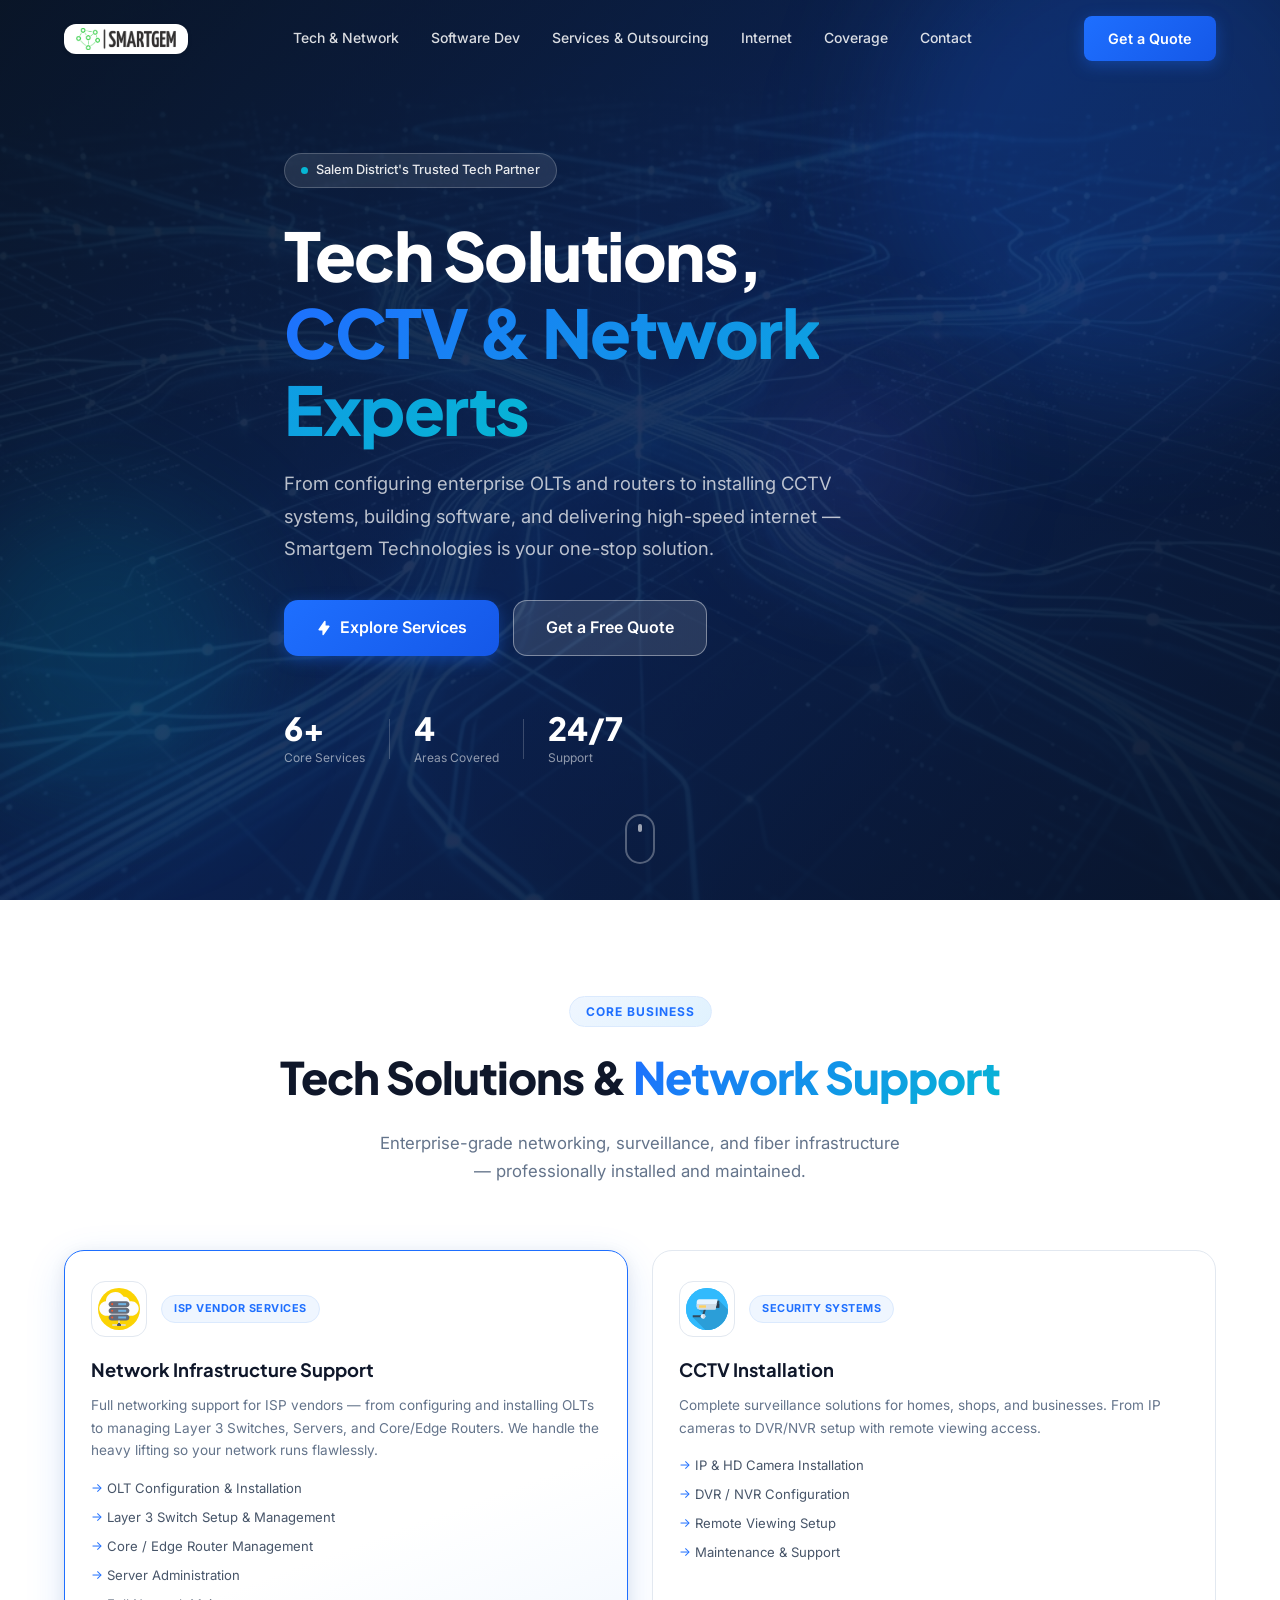
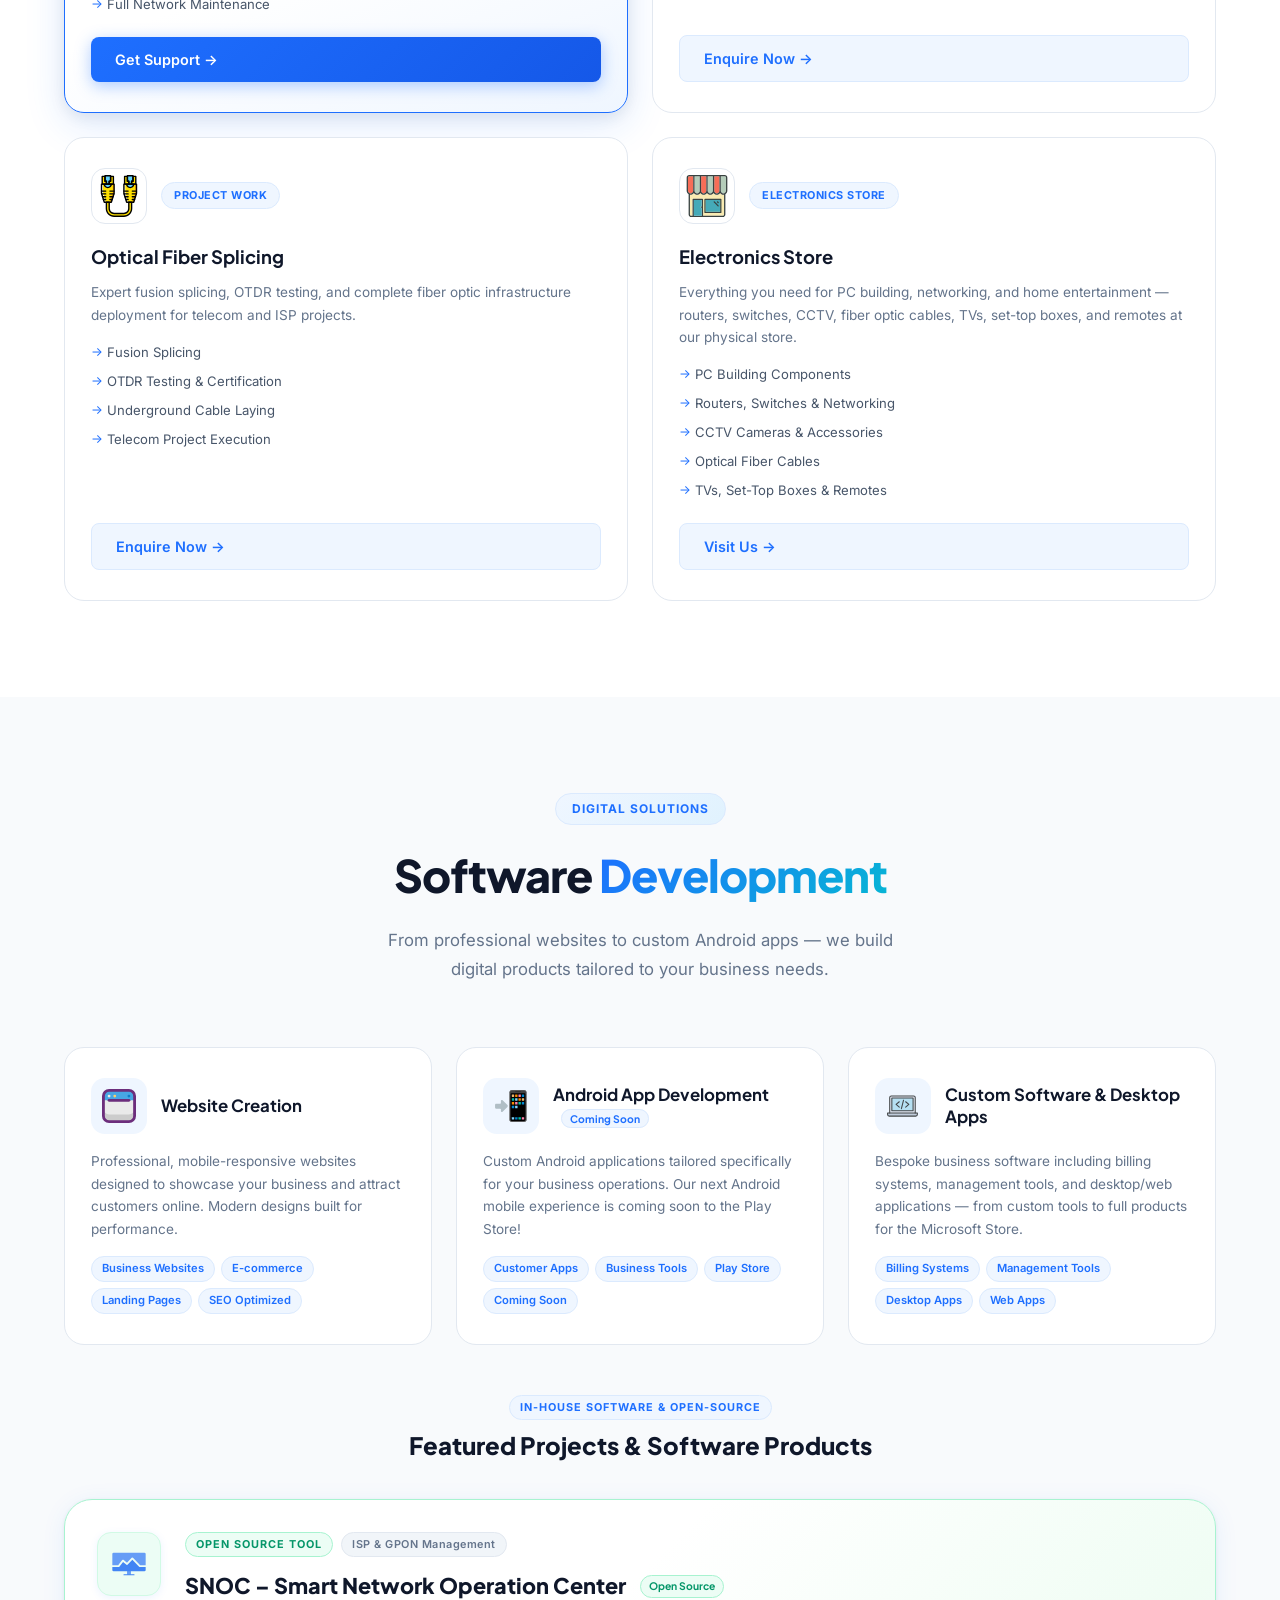
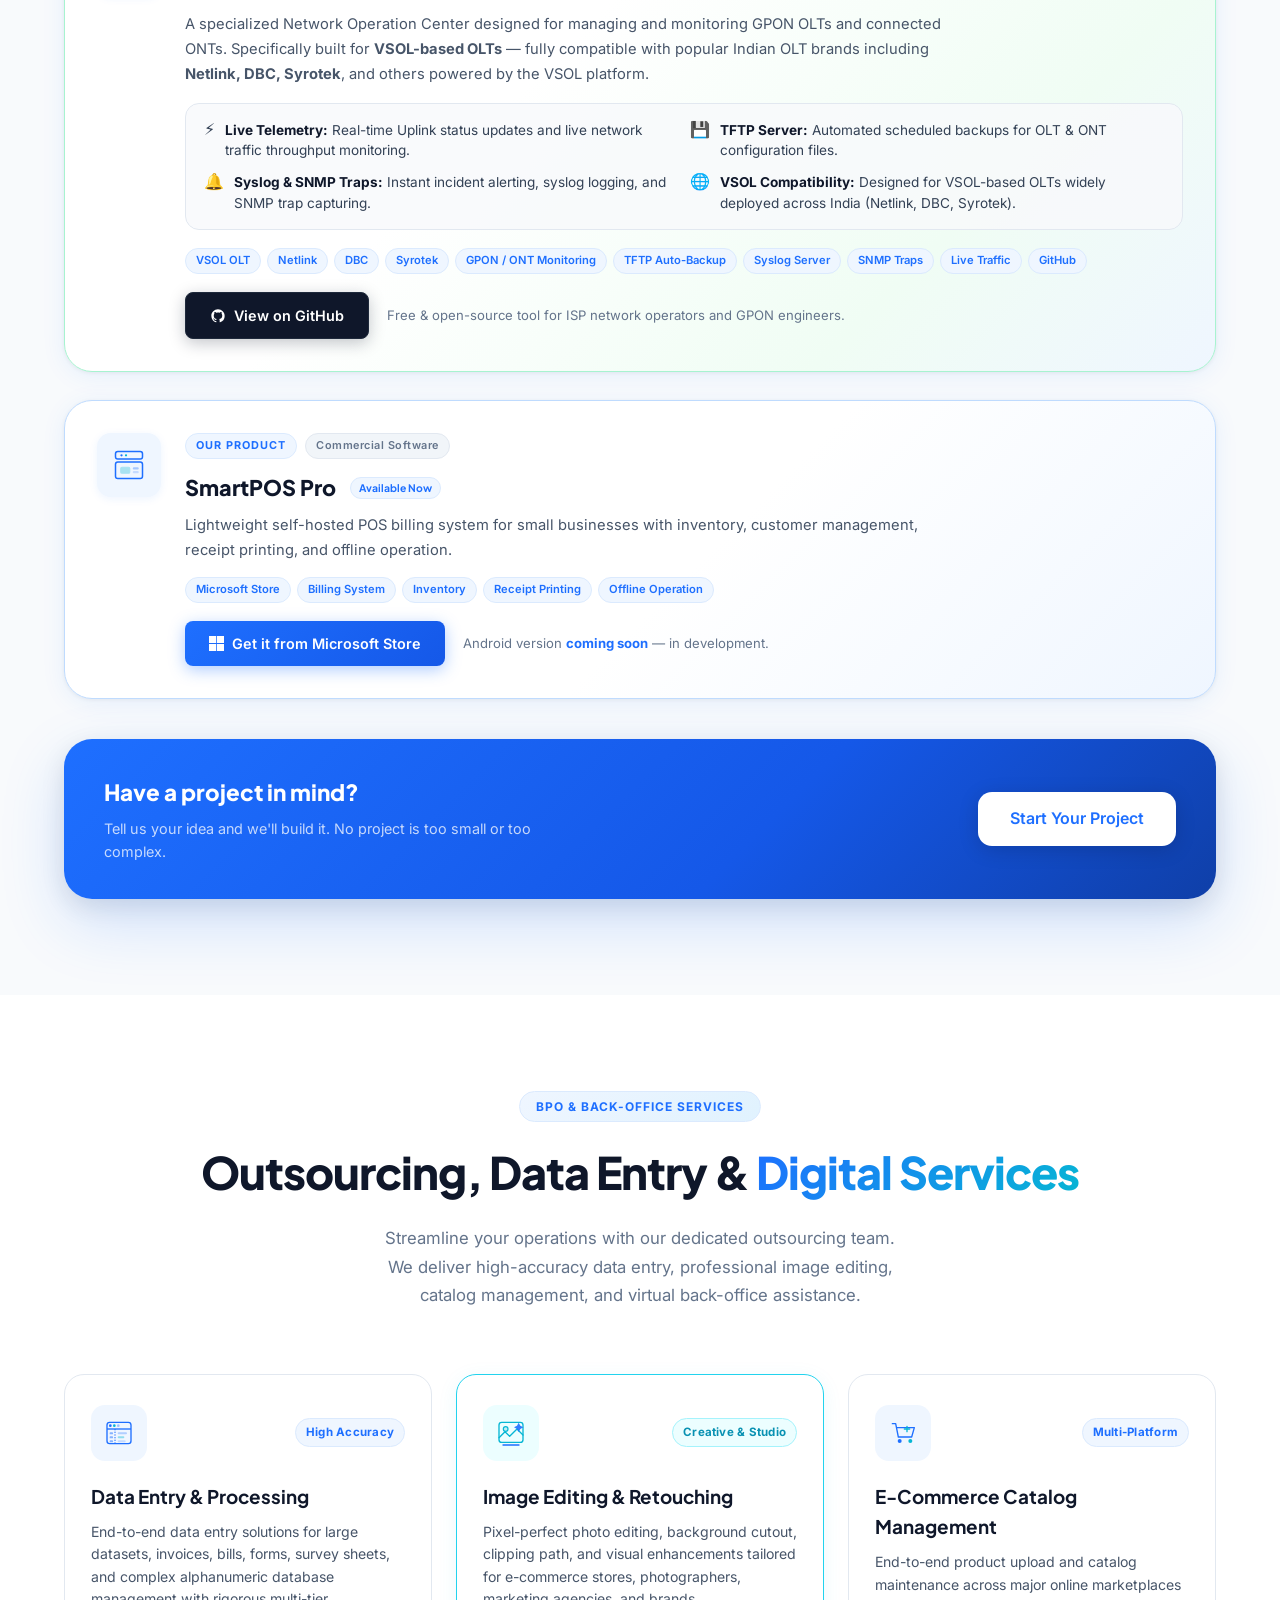
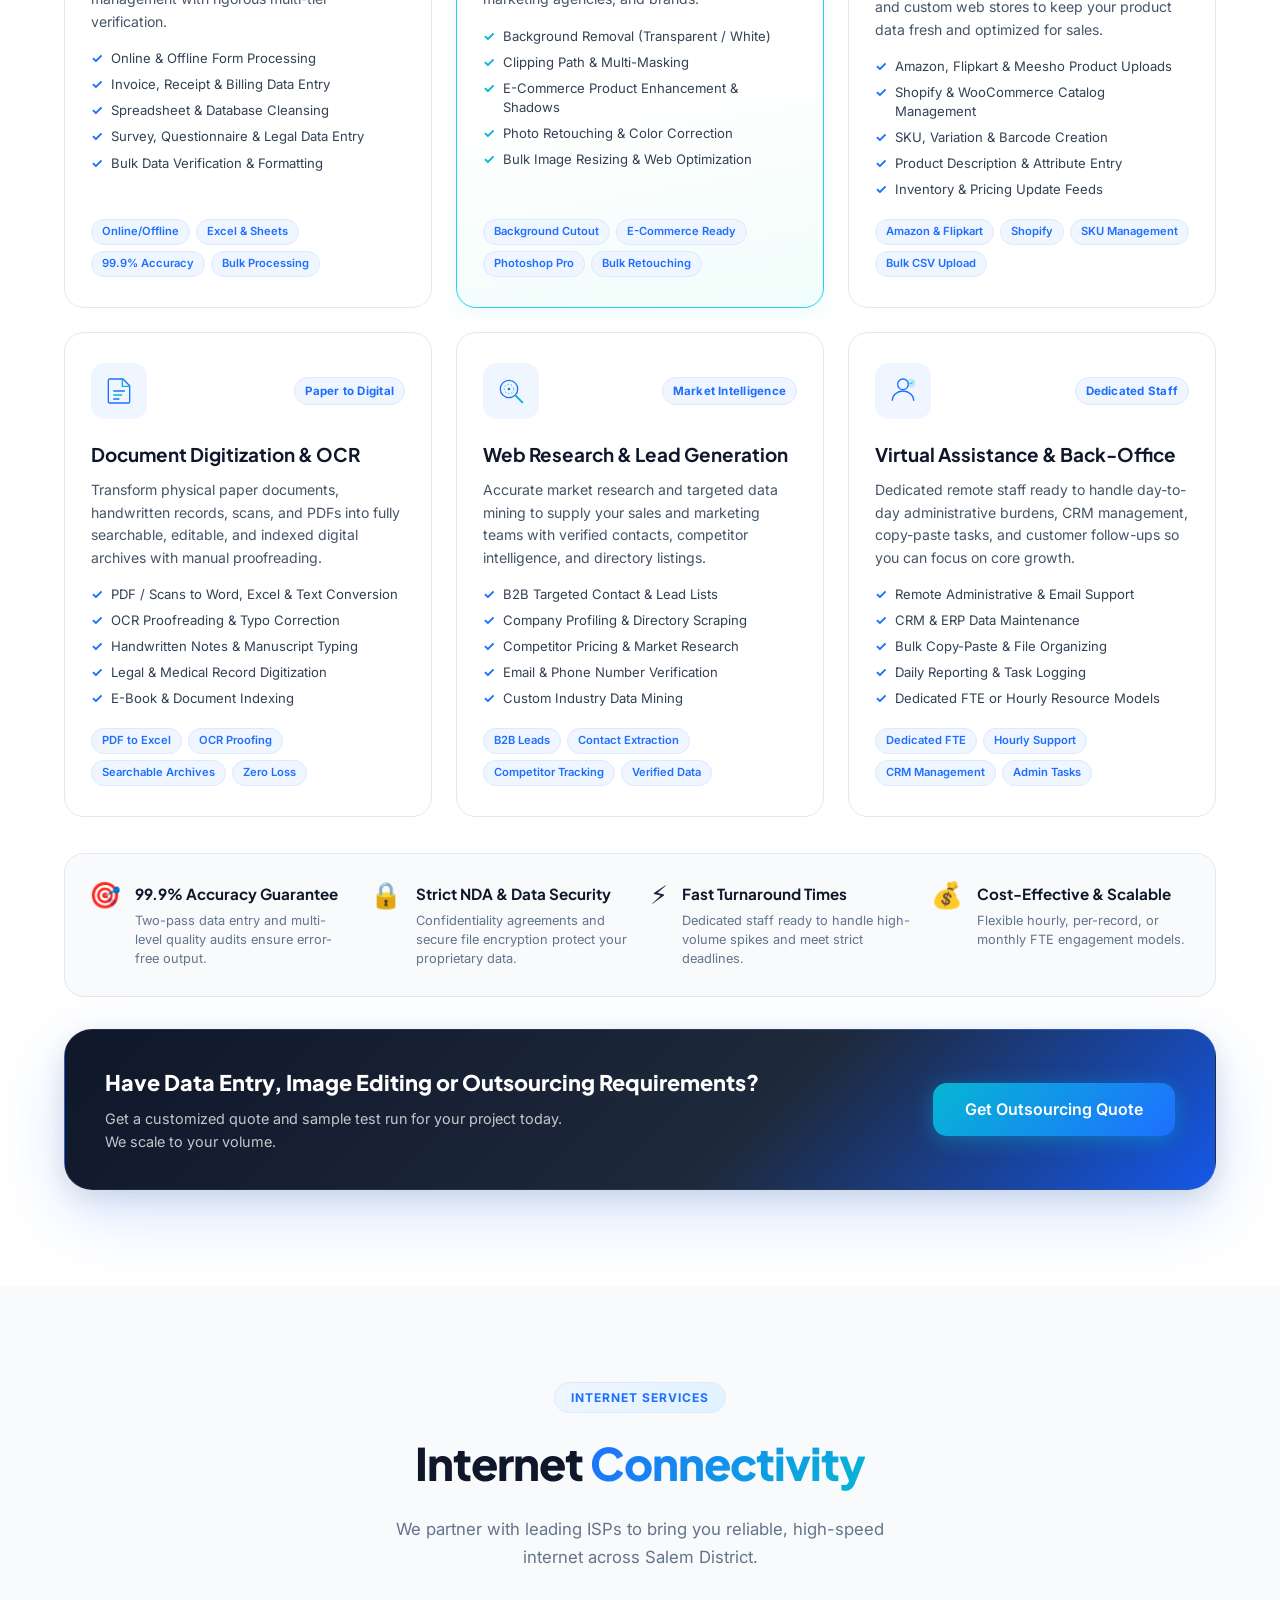
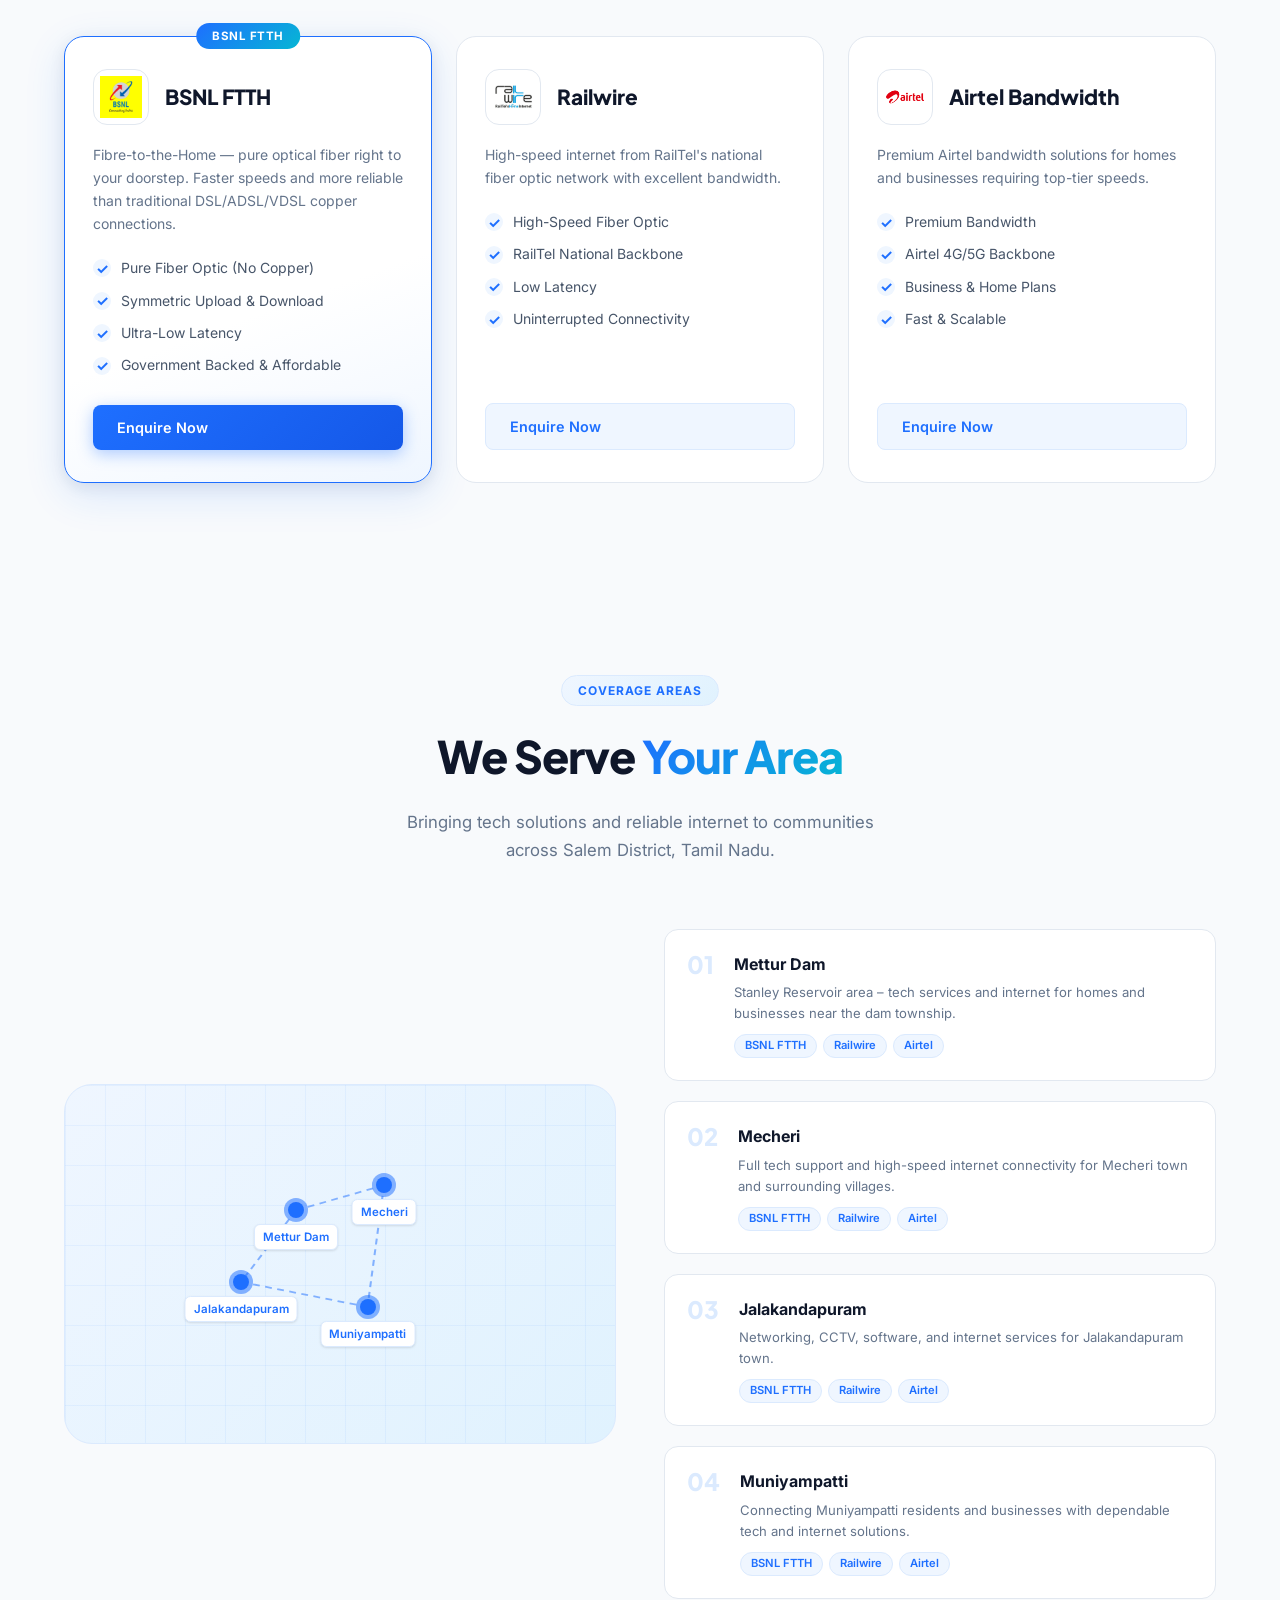
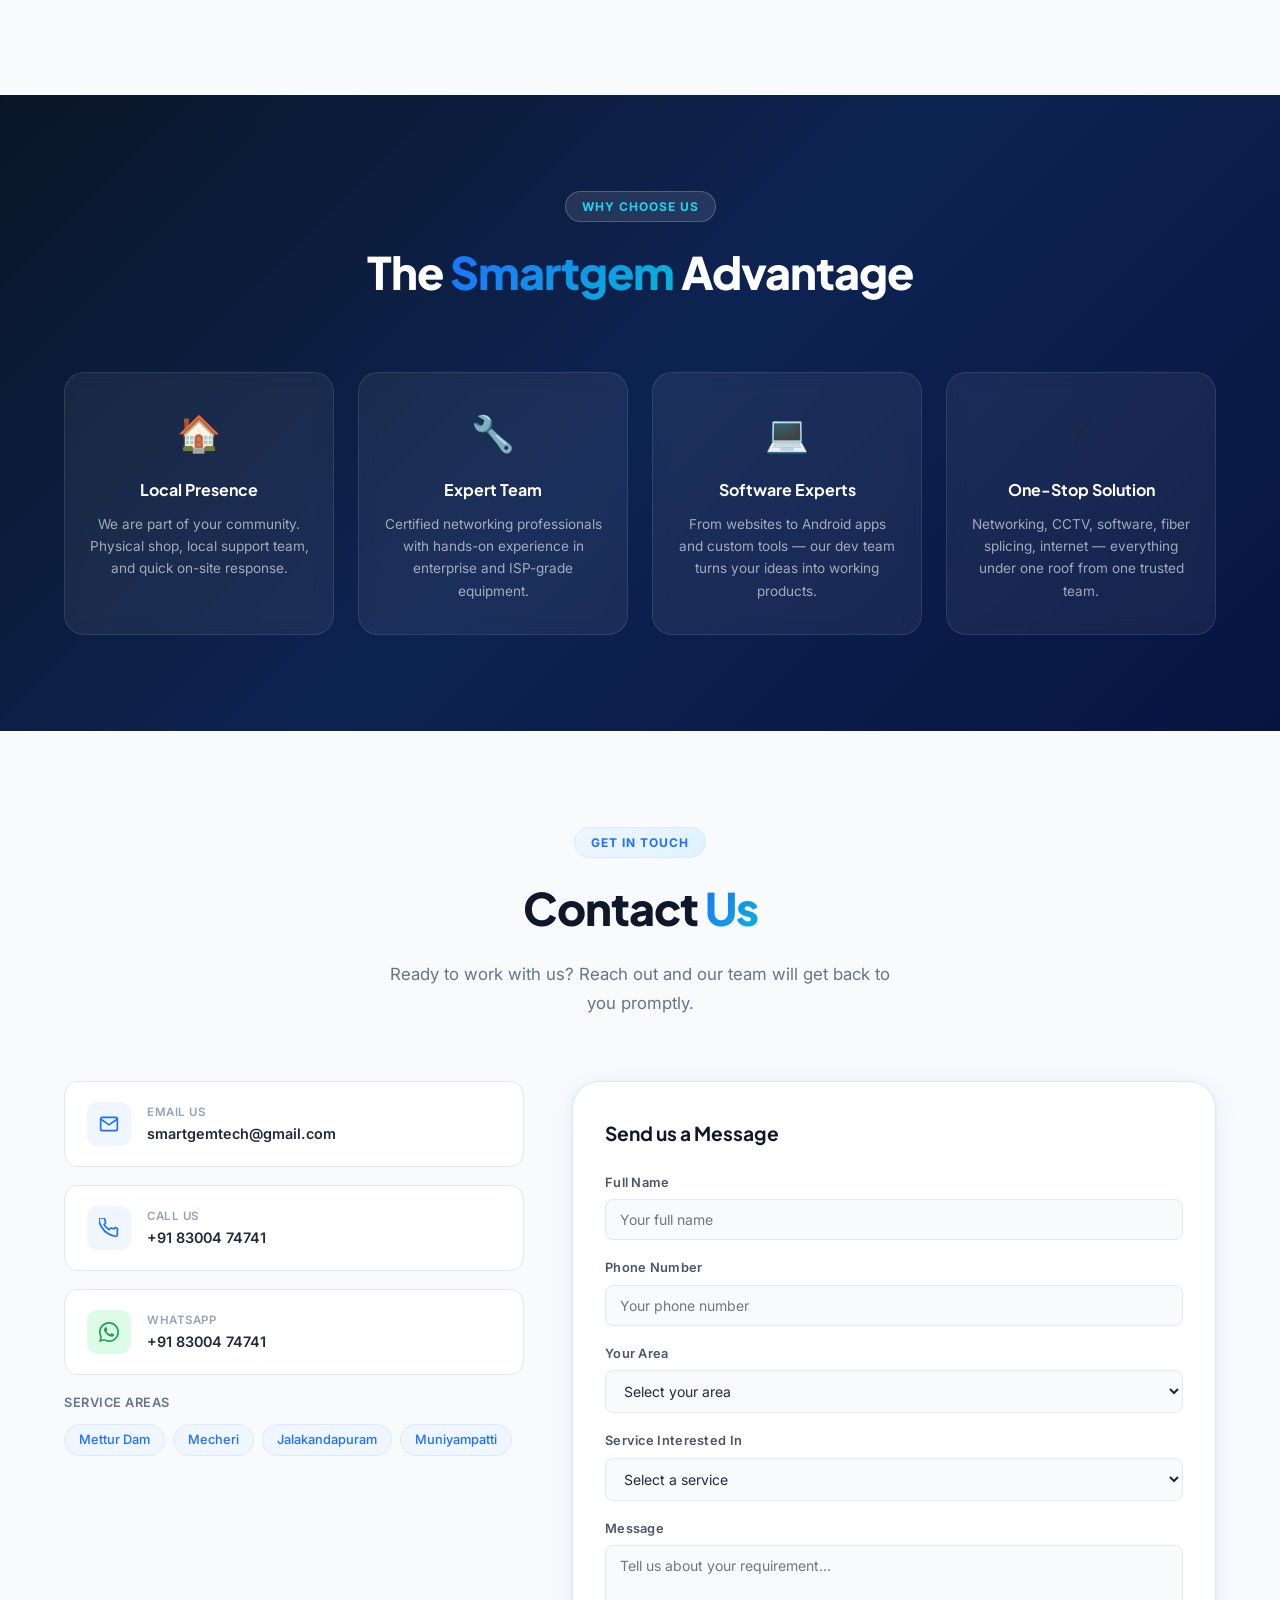
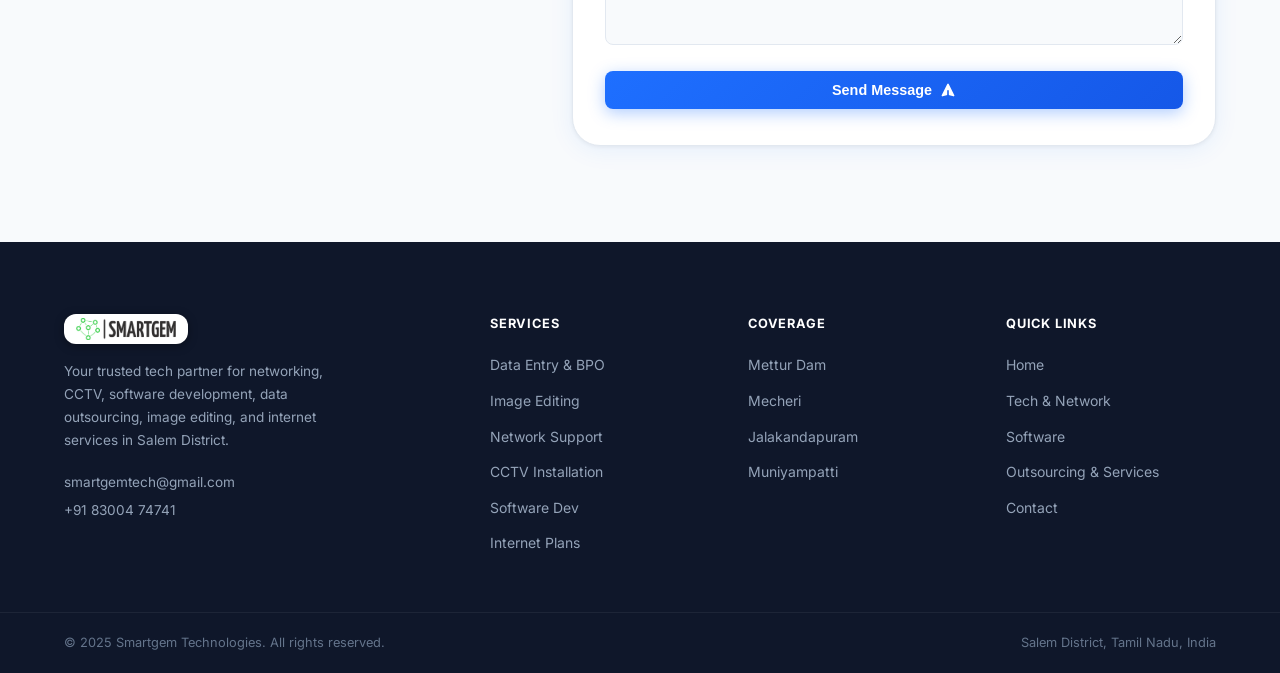
==== commit 07f81acc: "img" ====
--- a/index.html
+++ b/index.html
@@ -195,18 +195,7 @@
         <div class="software-feature-card" id="sw-website">
           <div class="sw-head">
             <div class="sw-icon-wrap">
-              <svg viewBox="0 0 48 48" fill="none" xmlns="http://www.w3.org/2000/svg">
-                <rect x="4" y="8" width="40" height="28" rx="3" stroke="#1e6fff" stroke-width="2"/>
-                <line x1="4" y1="16" x2="44" y2="16" stroke="#1e6fff" stroke-width="2"/>
-                <circle cx="10" cy="12" r="2" fill="#1e6fff"/>
-                <circle cx="17" cy="12" r="2" fill="#06b6d4"/>
-                <circle cx="24" cy="12" r="2" fill="#1e6fff" opacity="0.4"/>
-                <rect x="10" y="22" width="12" height="10" rx="2" fill="#1e6fff" opacity="0.15" stroke="#1e6fff" stroke-width="1.5"/>
-                <rect x="26" y="22" width="12" height="4" rx="1.5" fill="#06b6d4" opacity="0.3"/>
-                <rect x="26" y="28" width="8" height="4" rx="1.5" fill="#1e6fff" opacity="0.2"/>
-                <line x1="16" y1="36" x2="32" y2="36" stroke="#1e6fff" stroke-width="2" stroke-linecap="round"/>
-                <line x1="24" y1="36" x2="24" y2="40" stroke="#1e6fff" stroke-width="2"/>
-              </svg>
+              <img src="website creation.svg" alt="Website Creation" class="sw-icon-img" />
             </div>
             <h3>Website Creation</h3>
           </div>
@@ -224,16 +213,7 @@
         <div class="software-feature-card" id="sw-android">
           <div class="sw-head">
             <div class="sw-icon-wrap">
-              <svg viewBox="0 0 48 48" fill="none" xmlns="http://www.w3.org/2000/svg">
-                <rect x="13" y="4" width="22" height="38" rx="4" stroke="#1e6fff" stroke-width="2"/>
-                <line x1="13" y1="12" x2="35" y2="12" stroke="#1e6fff" stroke-width="2"/>
-                <line x1="13" y1="36" x2="35" y2="36" stroke="#1e6fff" stroke-width="2"/>
-                <circle cx="24" cy="41" r="2" fill="#1e6fff"/>
-                <rect x="18" y="17" width="12" height="2" rx="1" fill="#1e6fff" opacity="0.4"/>
-                <rect x="18" y="21" width="12" height="2" rx="1" fill="#06b6d4" opacity="0.4"/>
-                <rect x="18" y="25" width="8" height="2" rx="1" fill="#1e6fff" opacity="0.3"/>
-                <circle cx="24" cy="8" r="1.5" fill="#06b6d4"/>
-              </svg>
+              <img src="andriod app.svg" alt="Android App Development" class="sw-icon-img" />
             </div>
             <h3>Android App Development <span class="badge-status-inline">Coming Soon</span></h3>
           </div>
@@ -251,11 +231,7 @@
         <div class="software-feature-card" id="sw-desktop">
           <div class="sw-head">
             <div class="sw-icon-wrap">
-              <svg viewBox="0 0 48 48" fill="none" xmlns="http://www.w3.org/2000/svg">
-                <rect x="4" y="8" width="40" height="28" rx="3" stroke="#1e6fff" stroke-width="2"/>
-                <path d="M15 19l-5 5 5 5M33 19l5 5-5 5" stroke="#06b6d4" stroke-width="2.5" stroke-linecap="round" stroke-linejoin="round"/>
-                <path d="M27 16l-6 16" stroke="#1e6fff" stroke-width="2" stroke-linecap="round"/>
-              </svg>
+              <img src="custome software and desktop apps.svg" alt="Custom Software &amp; Desktop Apps" class="sw-icon-img" />
             </div>
             <h3>Custom Software &amp; Desktop Apps</h3>
           </div>
@@ -280,20 +256,7 @@
         <!-- PROJECT 1: SNOC (Smart Network Operation Center) -->
         <div class="software-product-featured software-product-snoc" id="project-snoc">
           <div class="spf-icon snoc-icon">
-            <svg viewBox="0 0 48 48" fill="none" xmlns="http://www.w3.org/2000/svg">
-              <rect x="5" y="6" width="38" height="11" rx="2.5" stroke="#1e6fff" stroke-width="2"/>
-              <rect x="5" y="21" width="38" height="11" rx="2.5" stroke="#1e6fff" stroke-width="2"/>
-              <rect x="5" y="36" width="38" height="6" rx="2" fill="#1e6fff" opacity="0.1" stroke="#06b6d4" stroke-width="1.5"/>
-              <circle cx="11" cy="11.5" r="1.8" fill="#10b981"/>
-              <circle cx="17" cy="11.5" r="1.8" fill="#06b6d4"/>
-              <circle cx="23" cy="11.5" r="1.8" fill="#1e6fff"/>
-              <line x1="28" y1="11.5" x2="38" y2="11.5" stroke="#1e6fff" stroke-width="2" stroke-linecap="round" stroke-dasharray="2 3"/>
-              <circle cx="11" cy="26.5" r="1.8" fill="#10b981"/>
-              <circle cx="17" cy="26.5" r="1.8" fill="#06b6d4"/>
-              <circle cx="23" cy="26.5" r="1.8" fill="#1e6fff"/>
-              <line x1="28" y1="26.5" x2="38" y2="26.5" stroke="#06b6d4" stroke-width="2" stroke-linecap="round" stroke-dasharray="2 3"/>
-              <path d="M38 31V37M41 34H35" stroke="#10b981" stroke-width="1.5" stroke-linecap="round"/>
-            </svg>
+            <img src="SNOC.svg" alt="SNOC – Smart Network Operation Center" class="spf-icon-img" />
           </div>
           <div class="spf-content">
             <div class="spf-badge-row">
--- a/style.css
+++ b/style.css
@@ -644,6 +644,13 @@
   width: 32px;
   height: 32px;
 }
+.sw-icon-wrap img,
+.sw-icon-img {
+  width: 34px;
+  height: 34px;
+  object-fit: contain;
+  display: block;
+}
 .sw-head {
   display: flex;
   align-items: center;
@@ -737,6 +744,13 @@
   border: 1px solid #d1fae5;
 }
 .spf-icon svg { width: 36px; height: 36px; }
+.spf-icon img,
+.spf-icon-img {
+  width: 40px;
+  height: 40px;
+  object-fit: contain;
+  display: block;
+}
 .spf-content { flex: 1; }
 .spf-badge-row {
   display: flex;
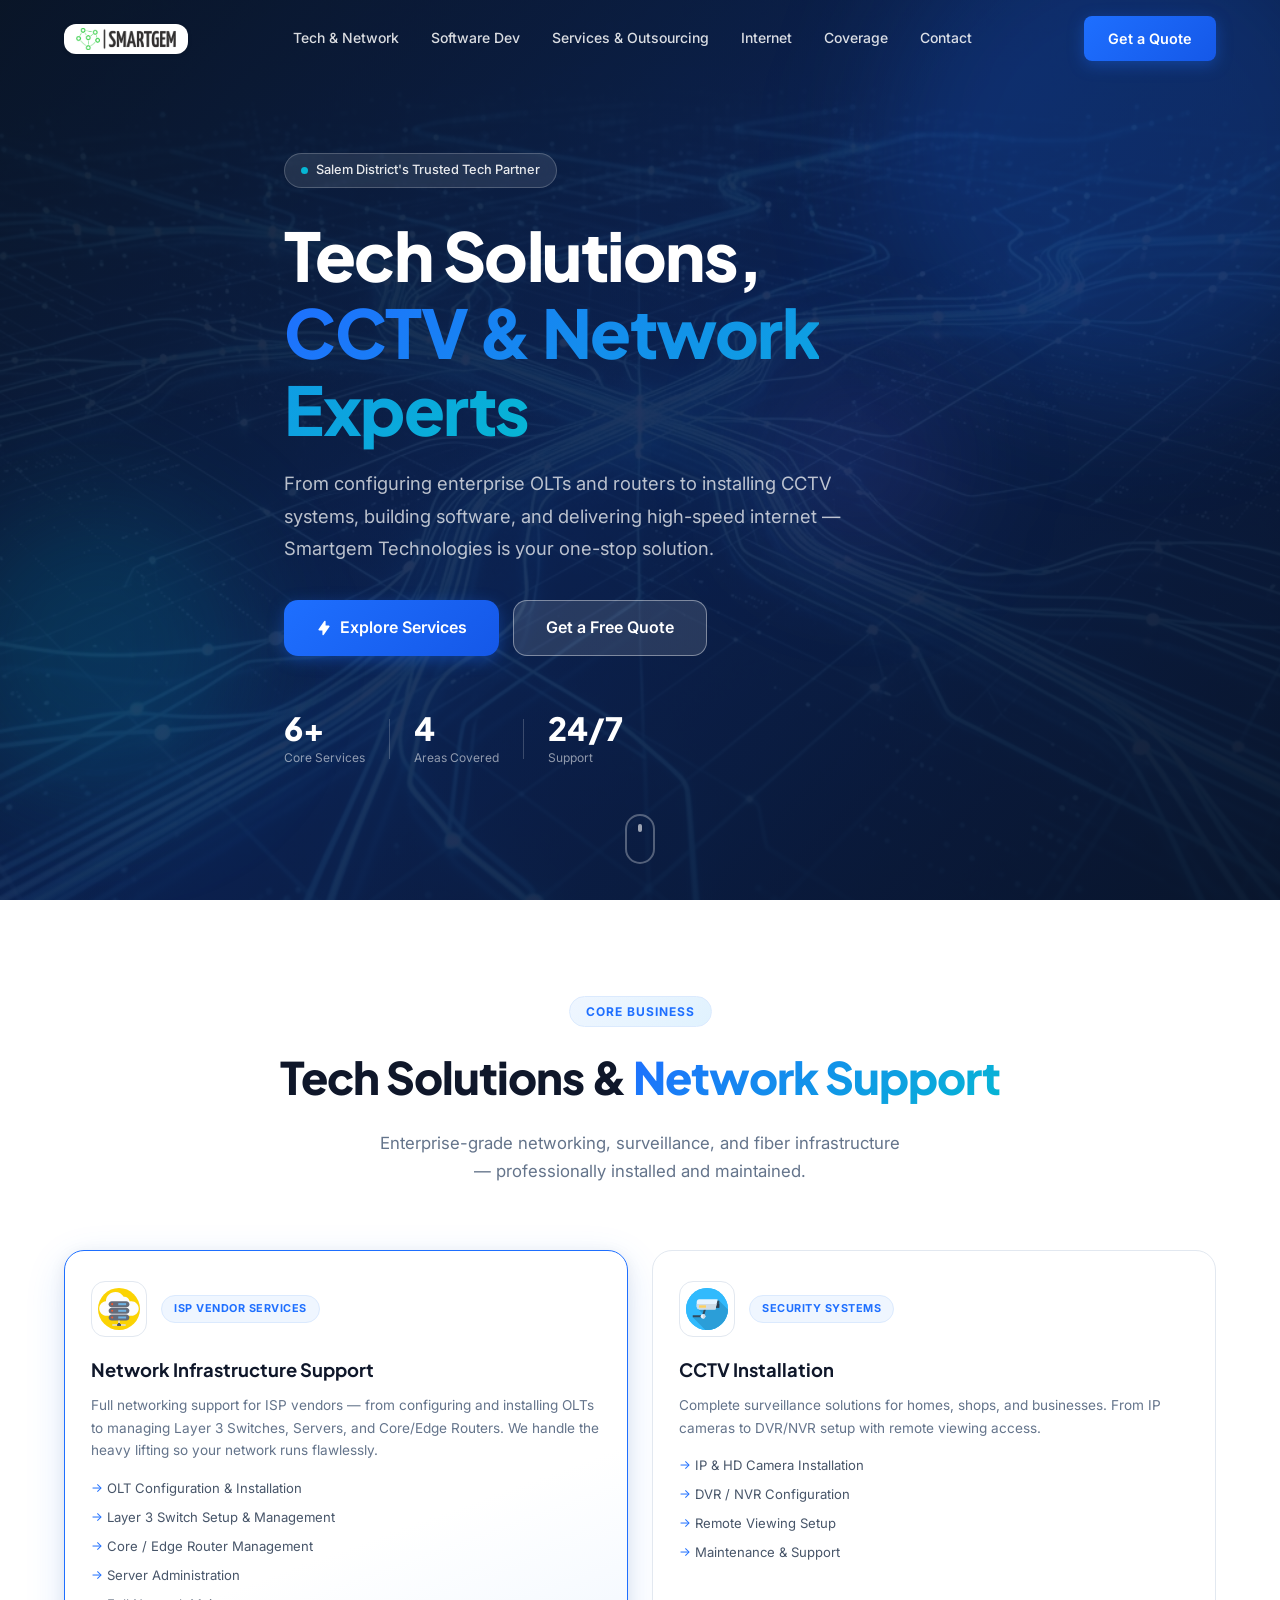
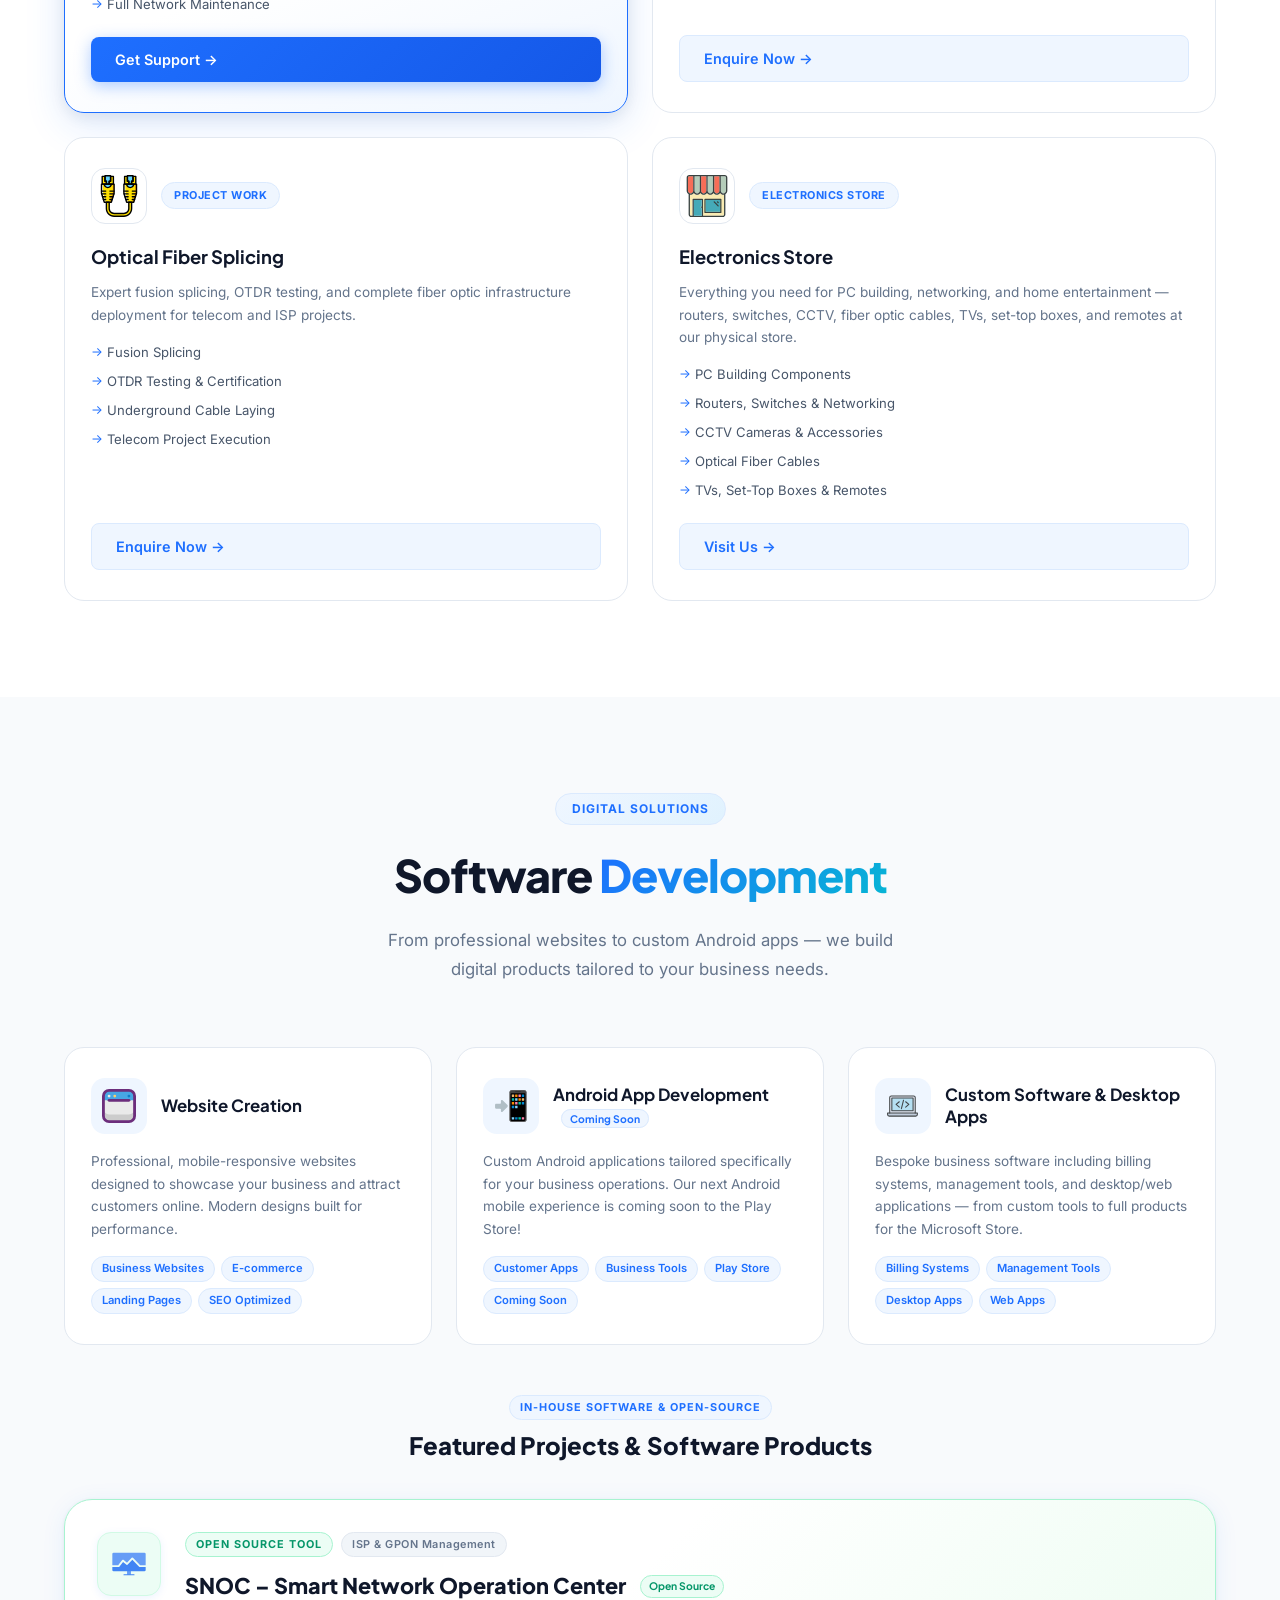
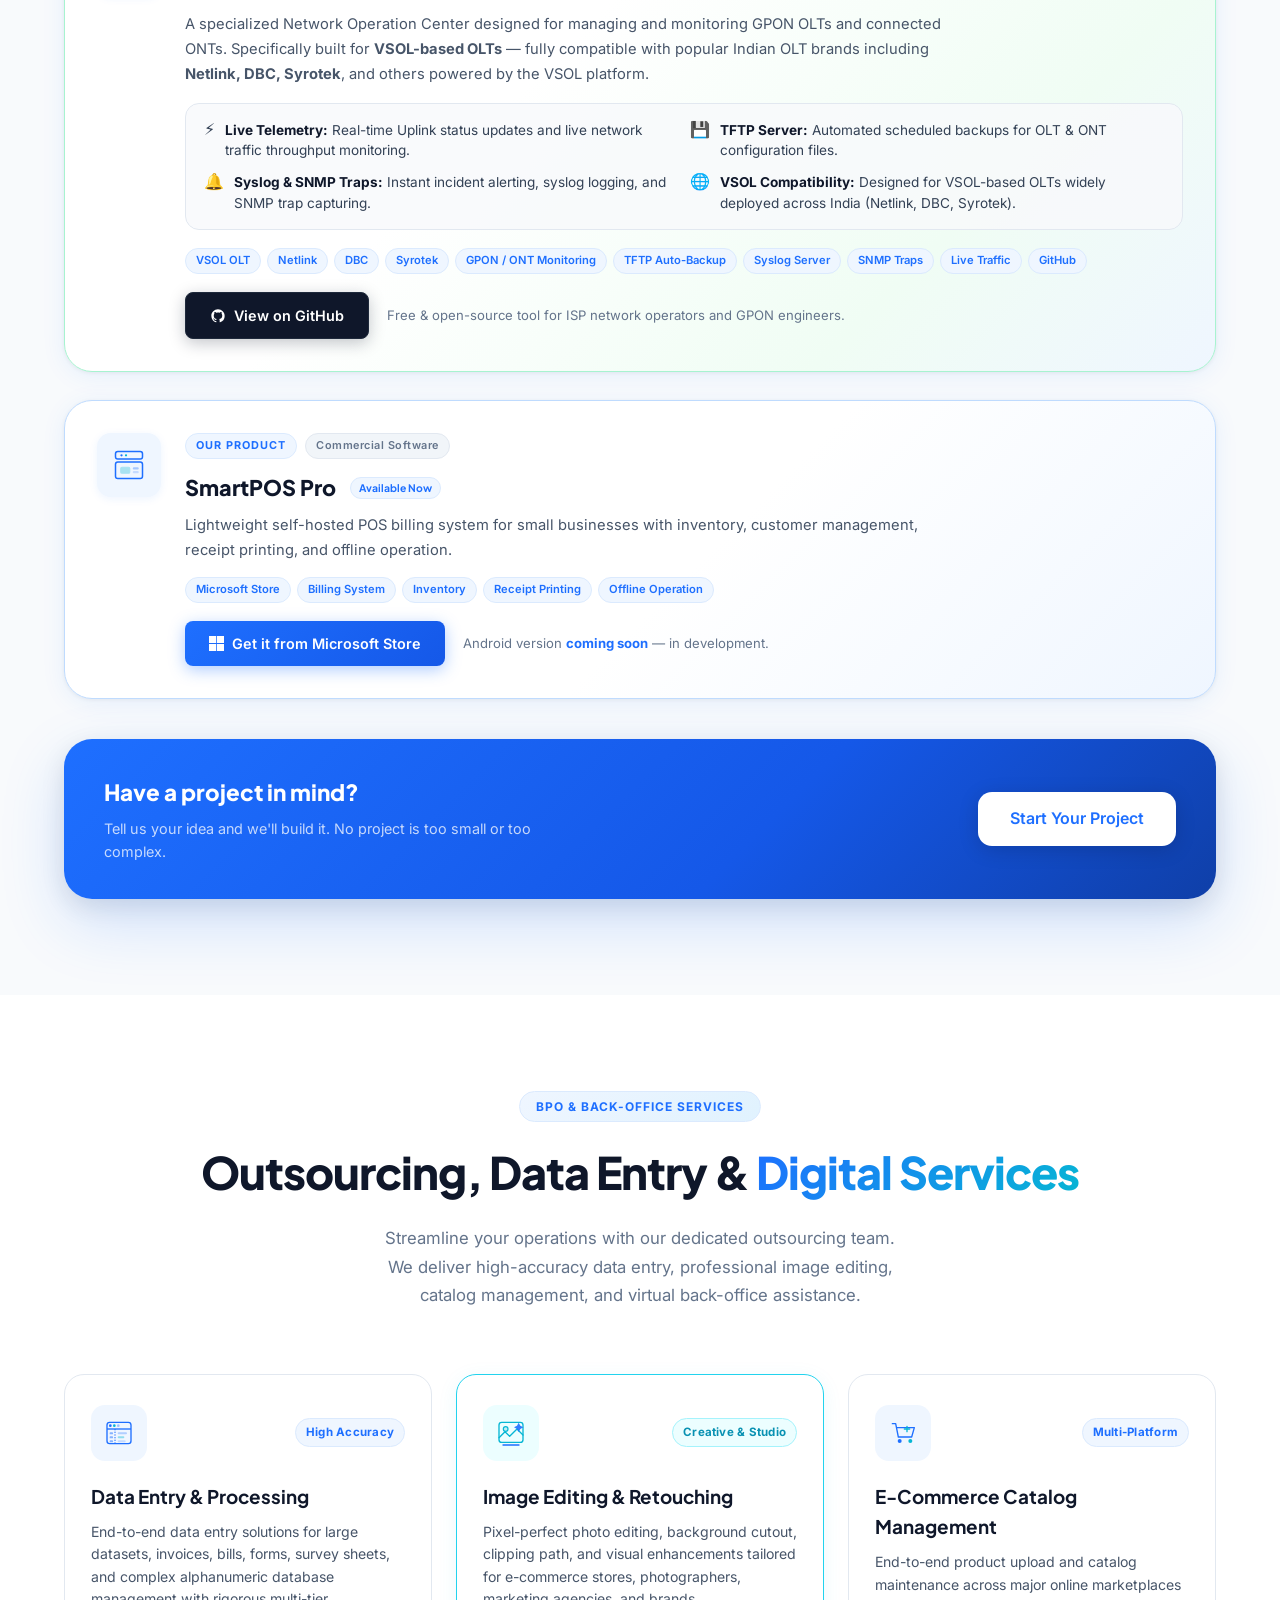
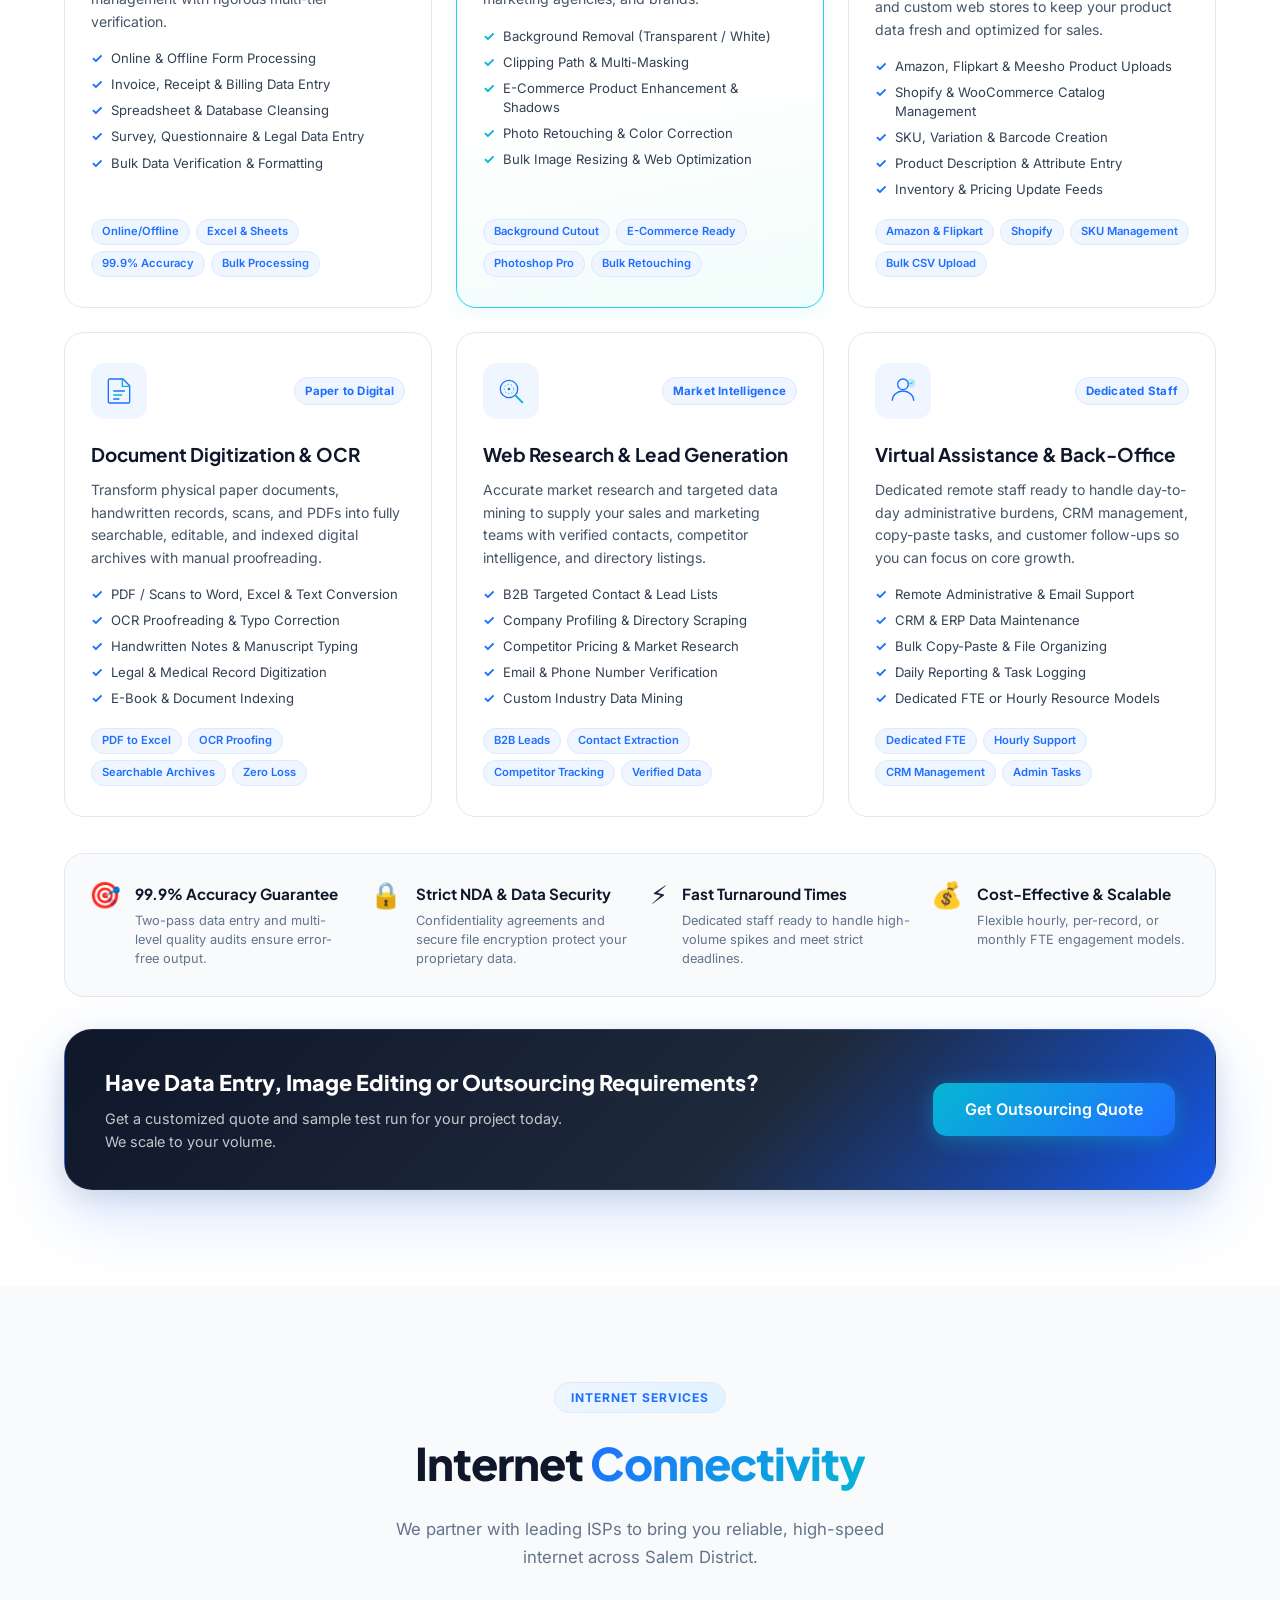
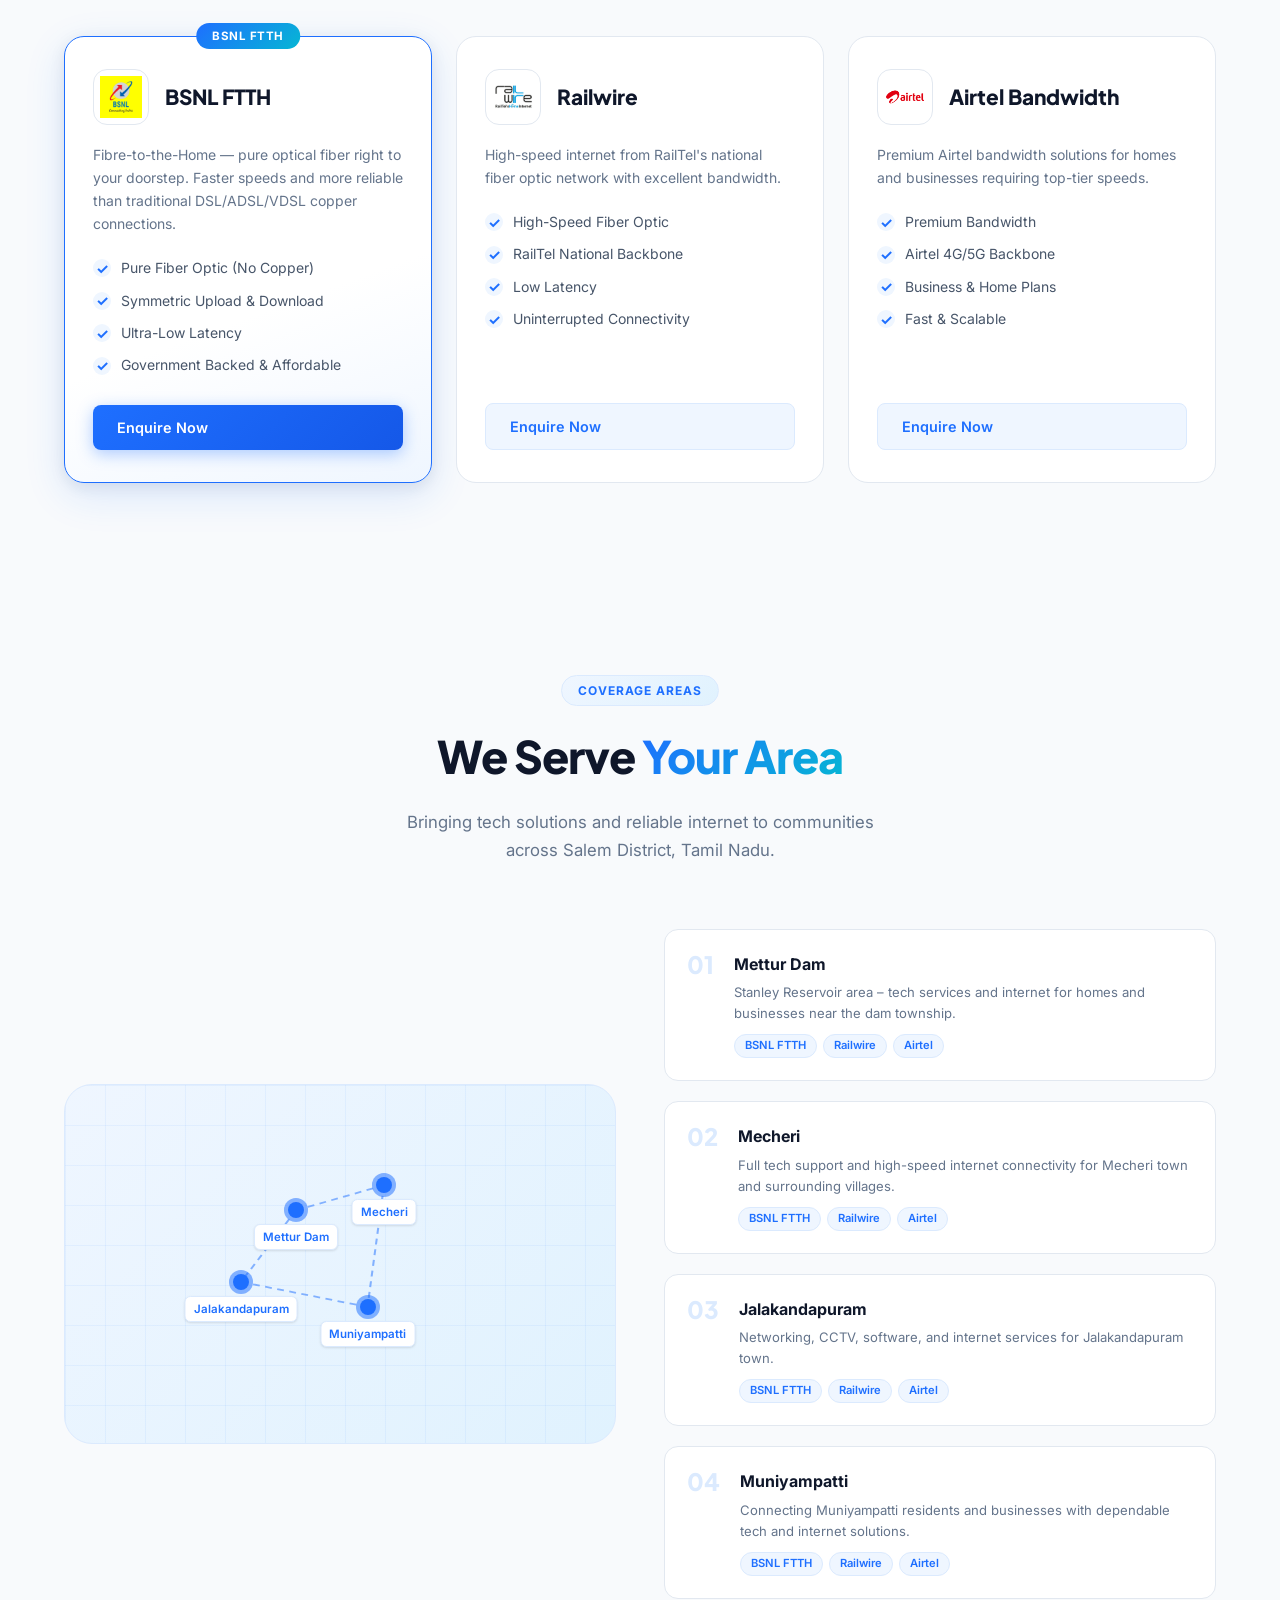
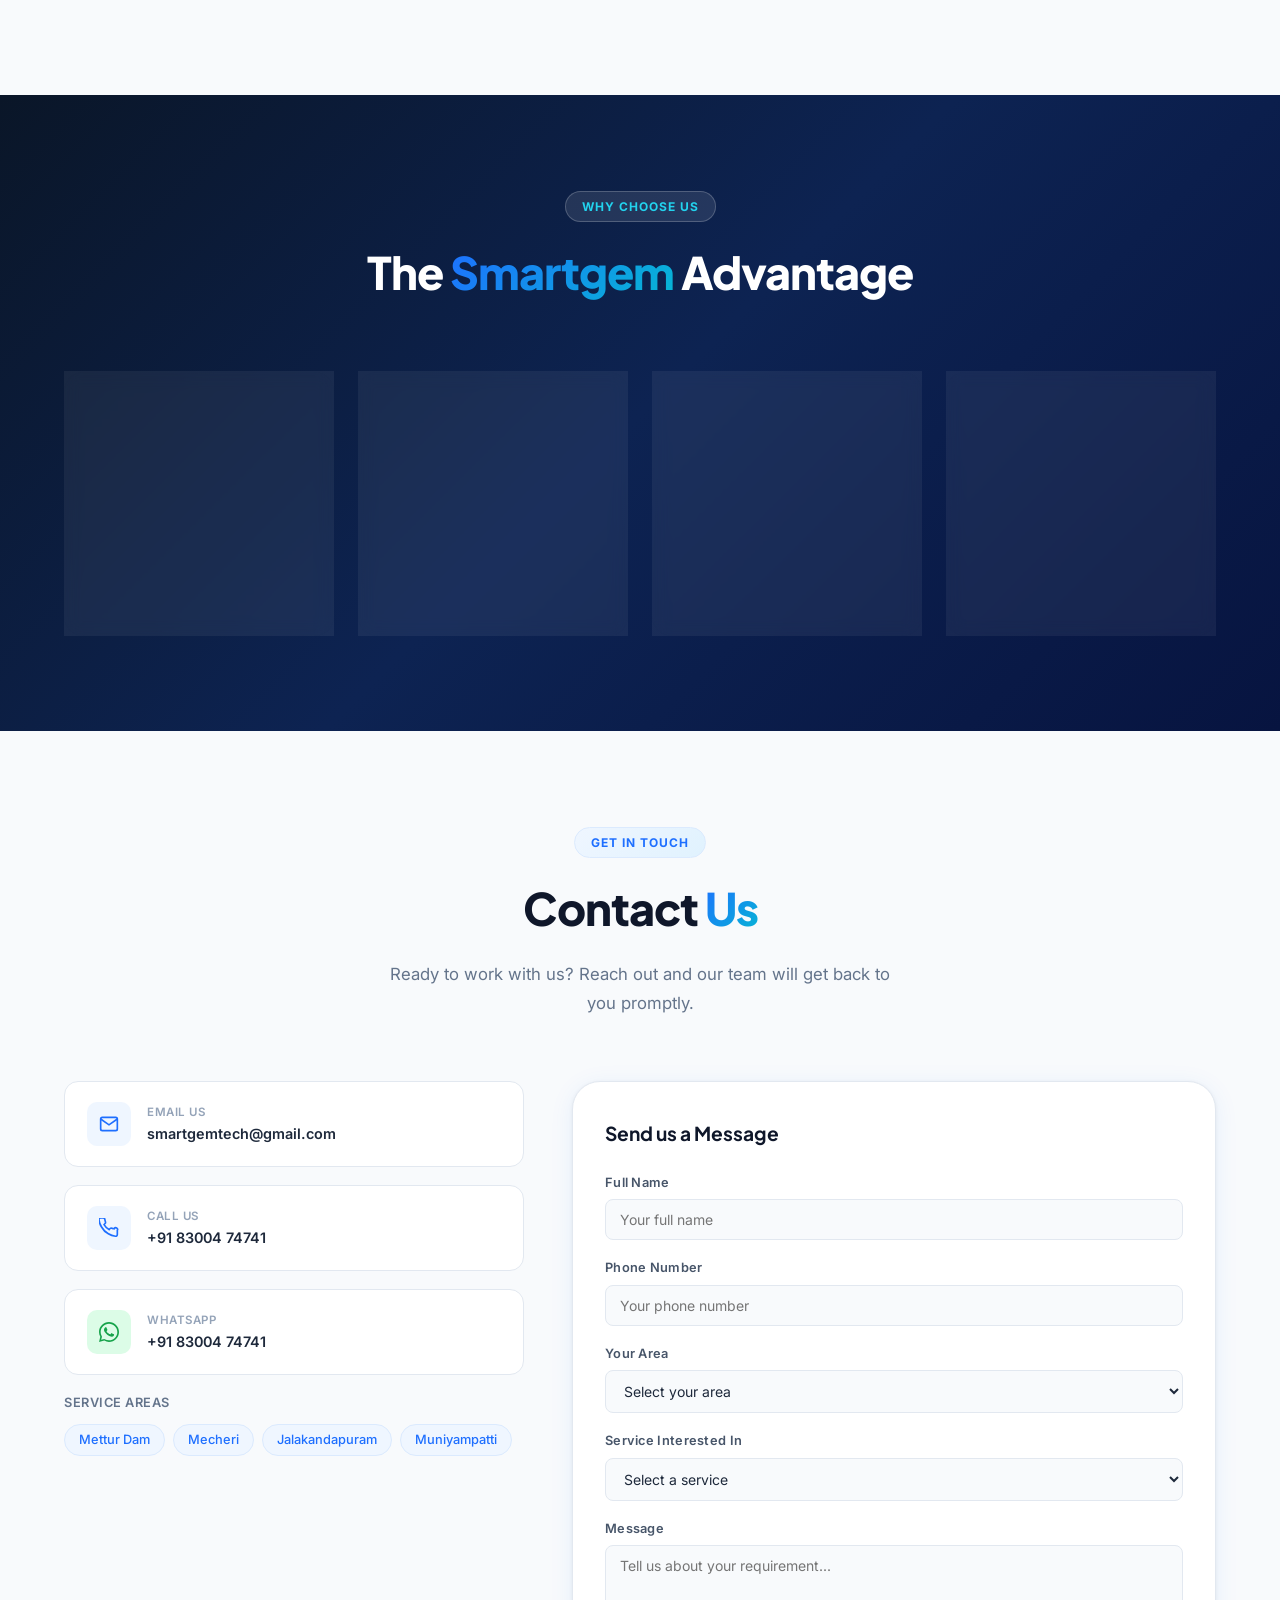
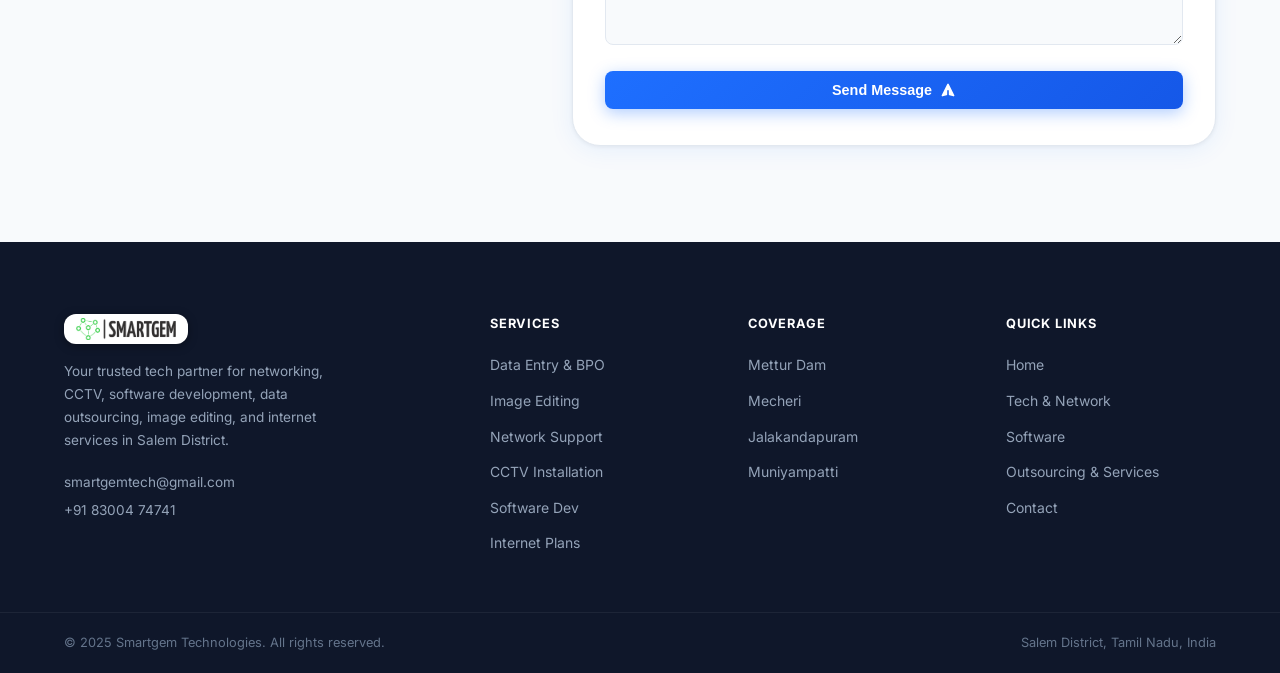
==== commit b29dd7b1: "seo seo" ====
--- a/index.html
+++ b/index.html
@@ -1,6 +1,15 @@
 <!DOCTYPE html>
 <html lang="en">
 <head>
+  <!-- Google tag (gtag.js) -->
+  <script async src="https://www.googletagmanager.com/gtag/js?id=G-7BC42029JB"></script>
+  <script>
+    window.dataLayer = window.dataLayer || [];
+    function gtag(){dataLayer.push(arguments);}
+    gtag('js', new Date());
+
+    gtag('config', 'G-7BC42029JB');
+  </script>
   <meta charset="UTF-8" />
   <meta name="viewport" content="width=device-width, initial-scale=1.0" />
   <title>Smartgem Technologies – Tech Solutions, CCTV, Network & Software Services in Salem District</title>
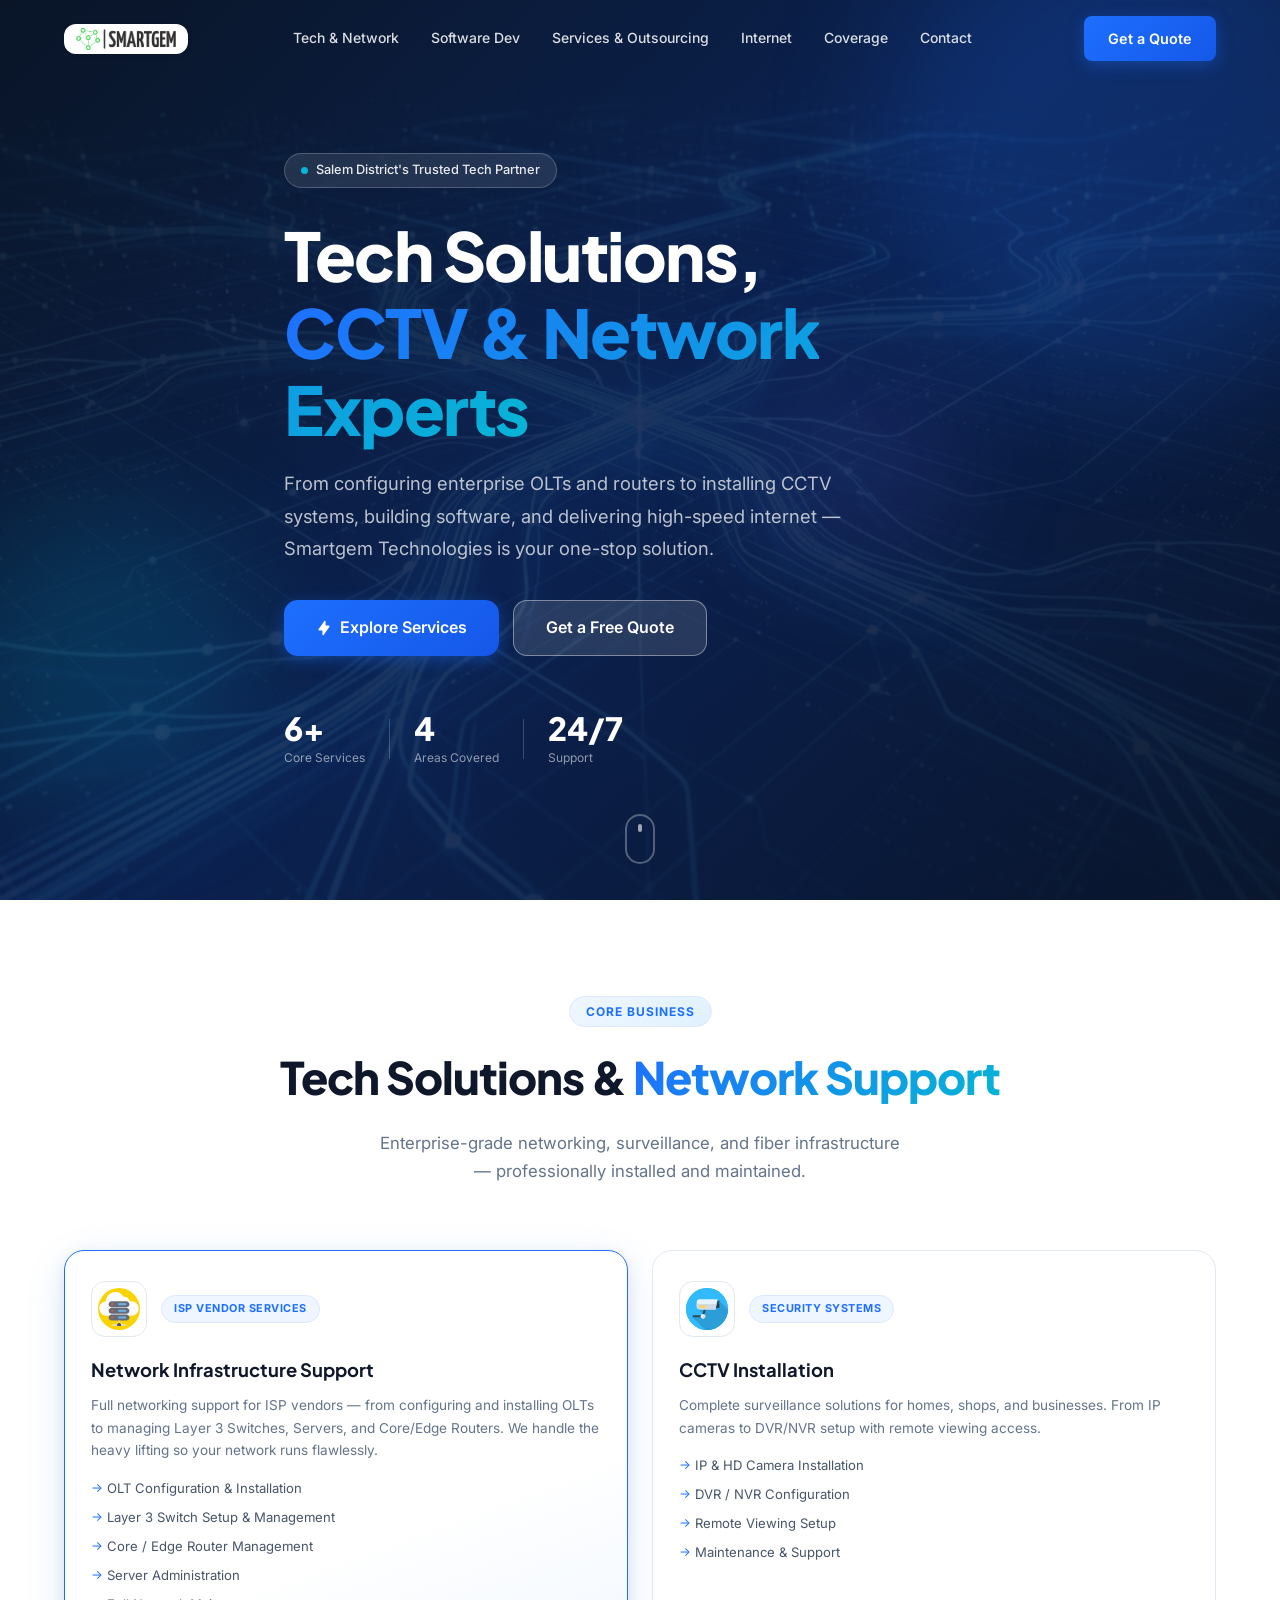
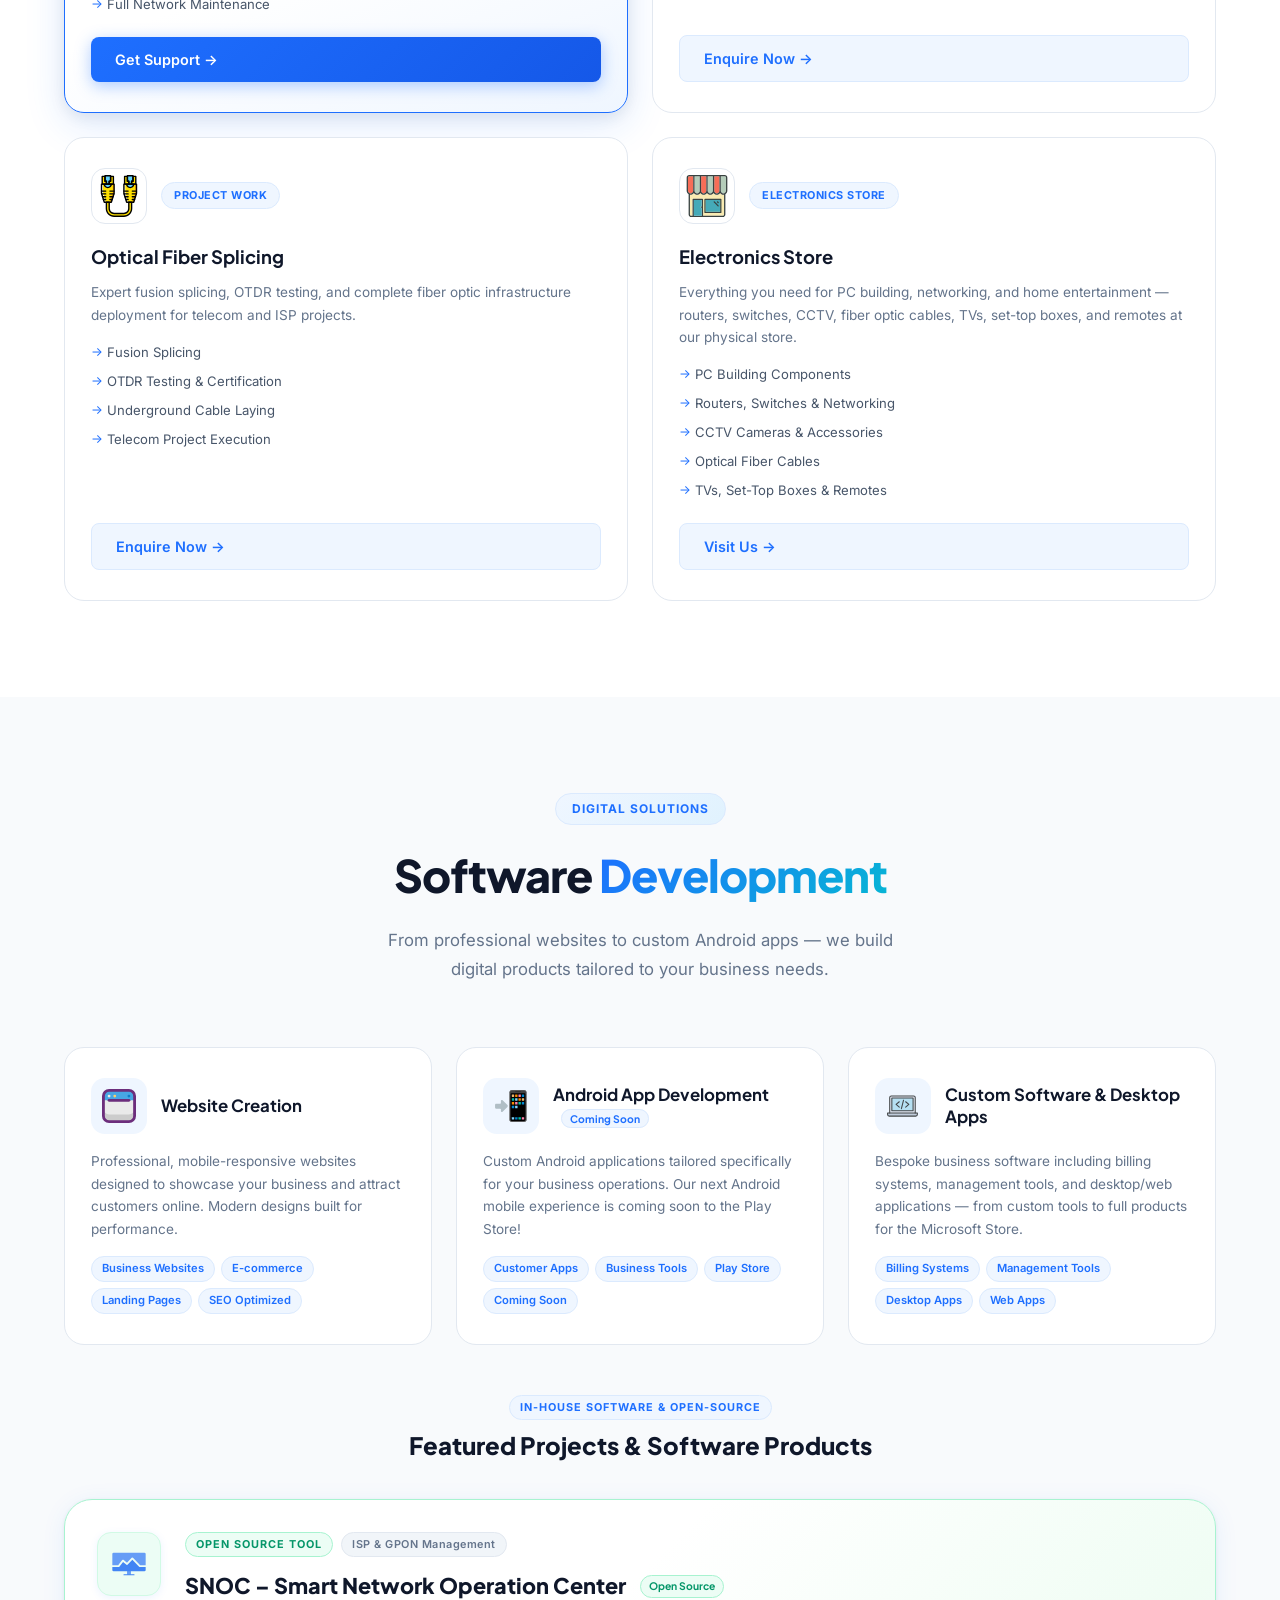
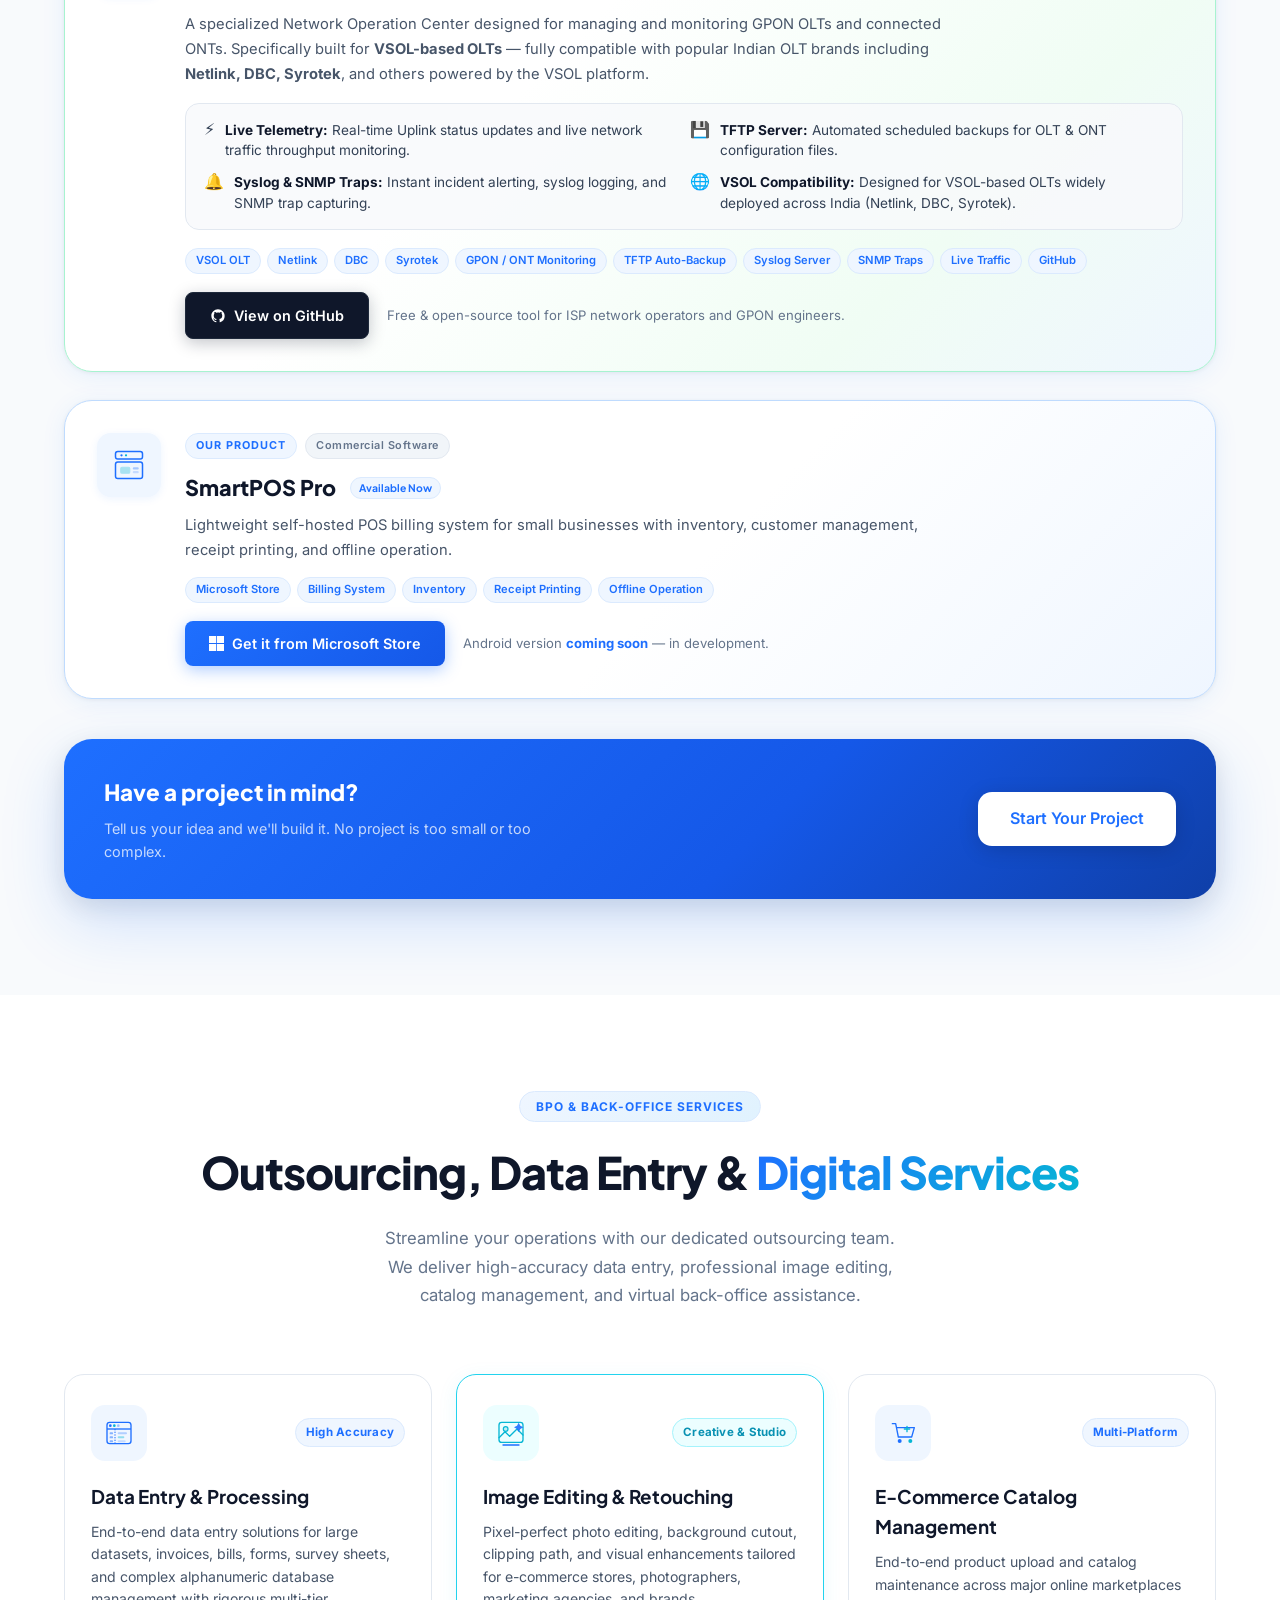
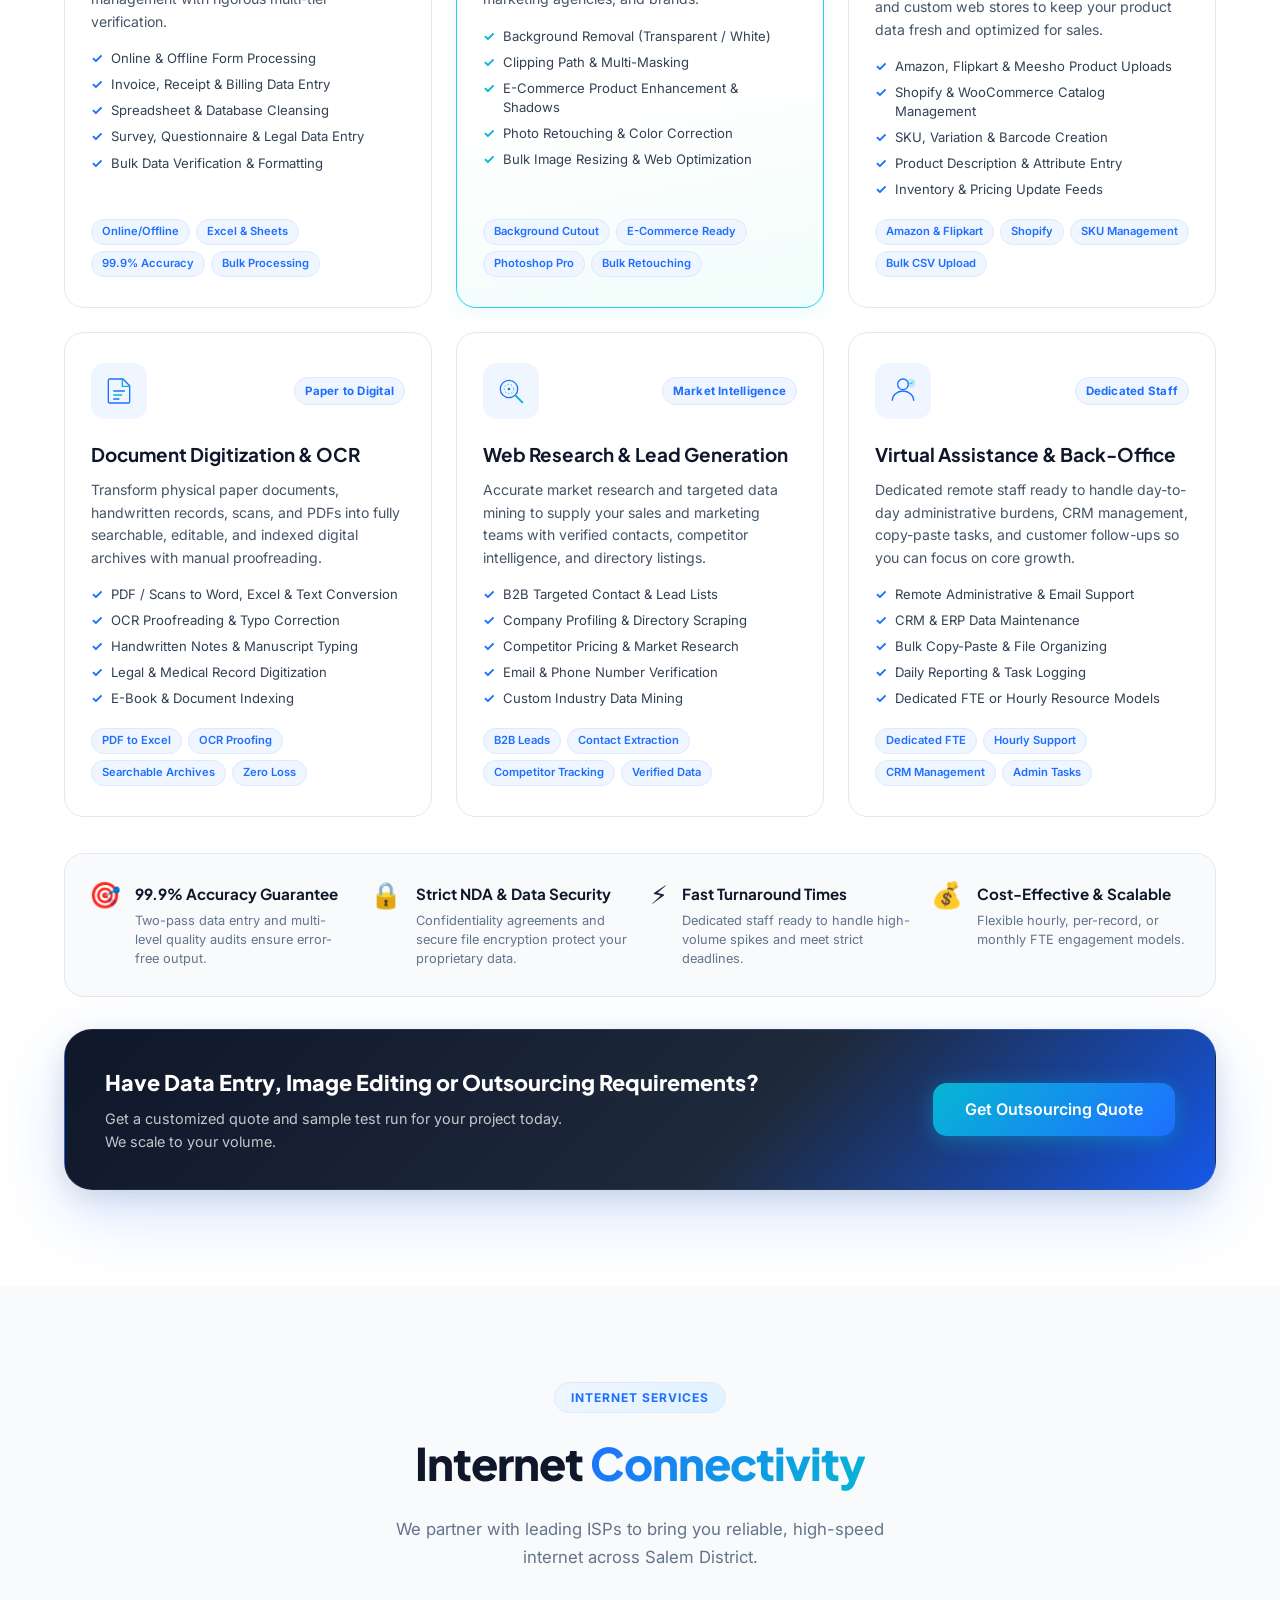
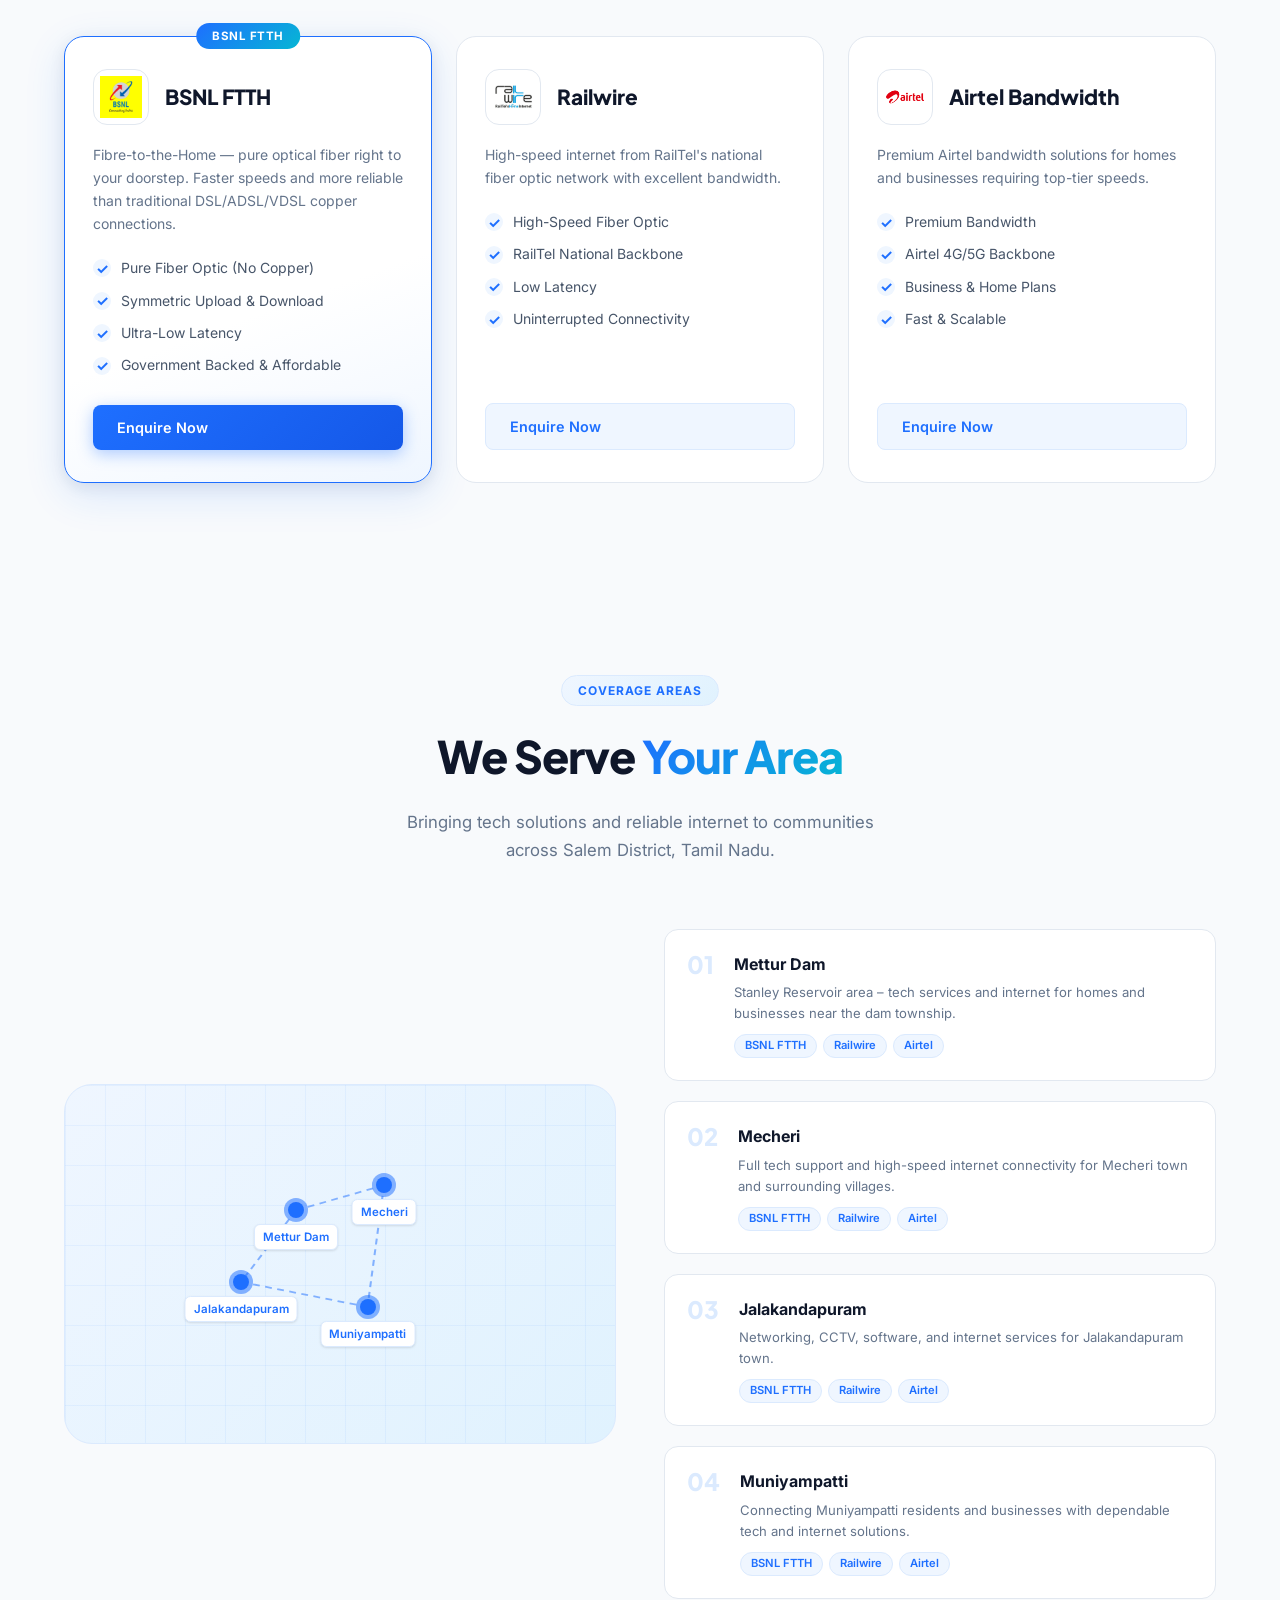
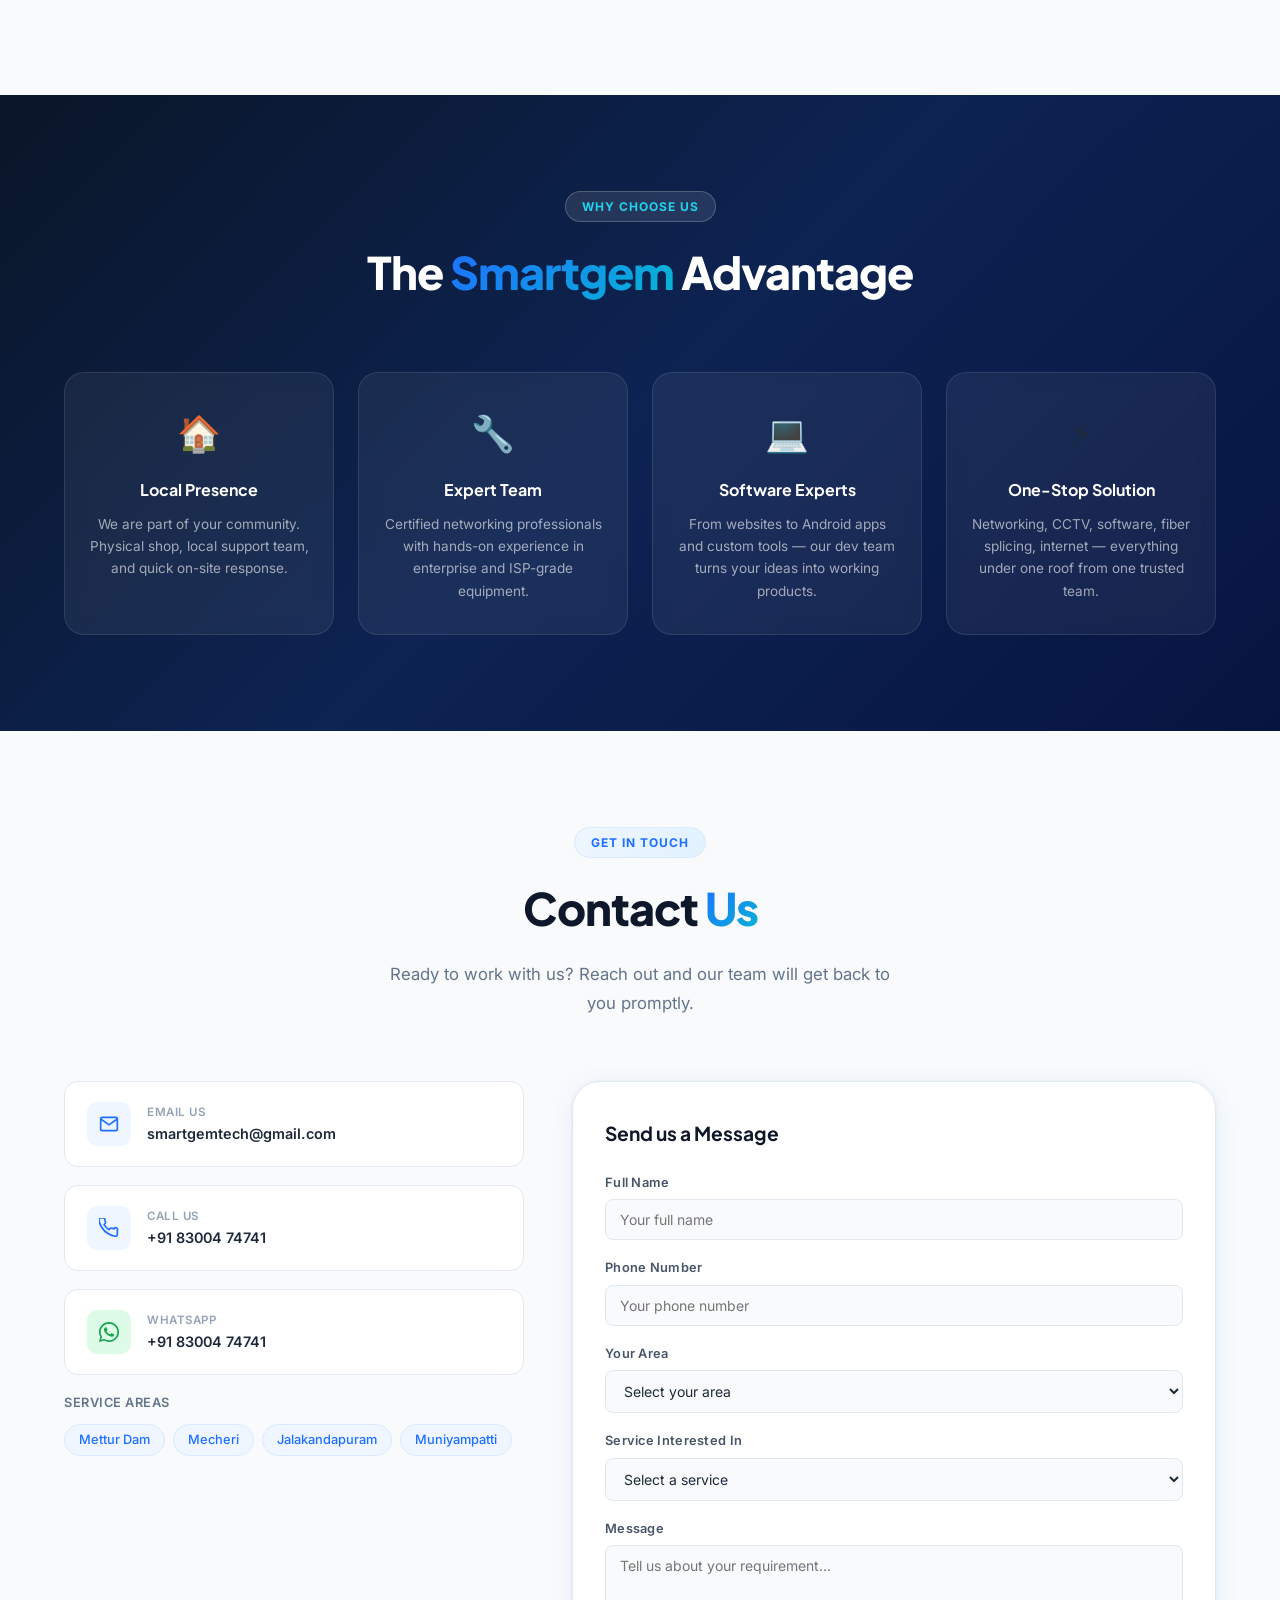
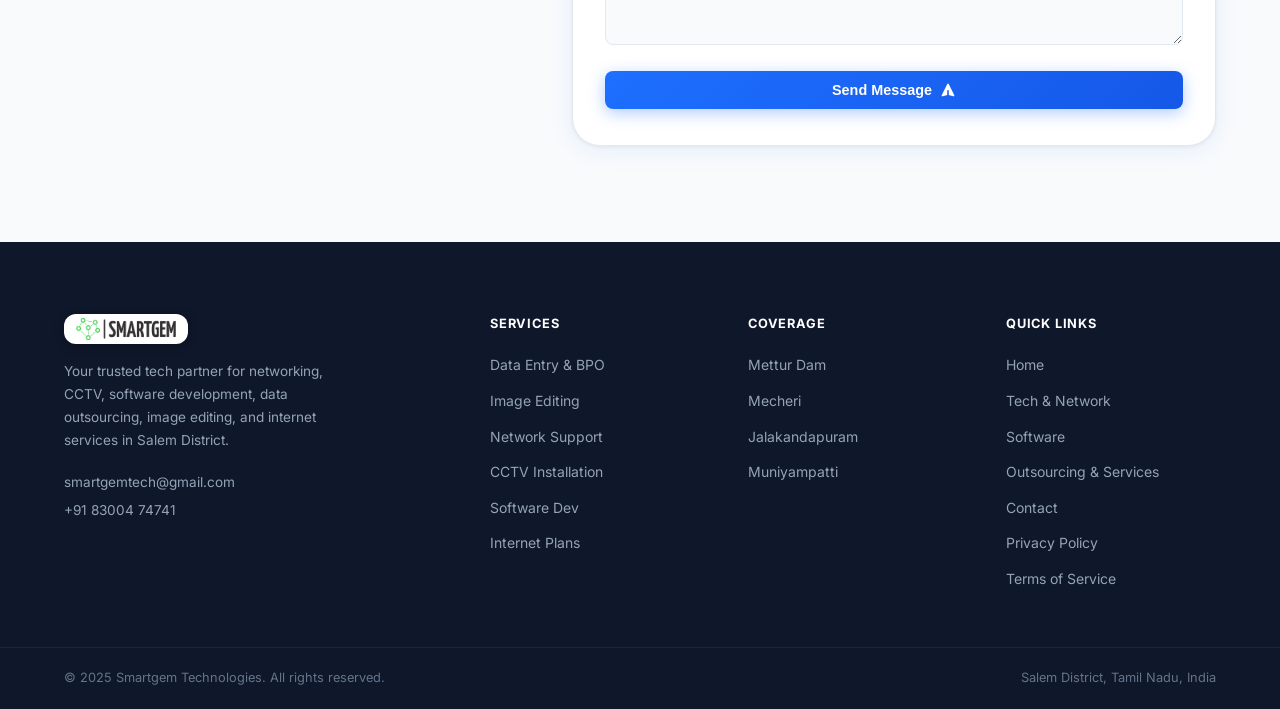
==== commit acc6d3be: "privacy policy TOS privacy policy andriod app" ====
--- a/index.html
+++ b/index.html
@@ -965,6 +965,8 @@
           <li><a href="#software">Software</a></li>
           <li><a href="#services">Outsourcing &amp; Services</a></li>
           <li><a href="#contact">Contact</a></li>
+          <li><a href="/privacy-policy">Privacy Policy</a></li>
+          <li><a href="/terms-of-service">Terms of Service</a></li>
         </ul>
       </div>
     </div>
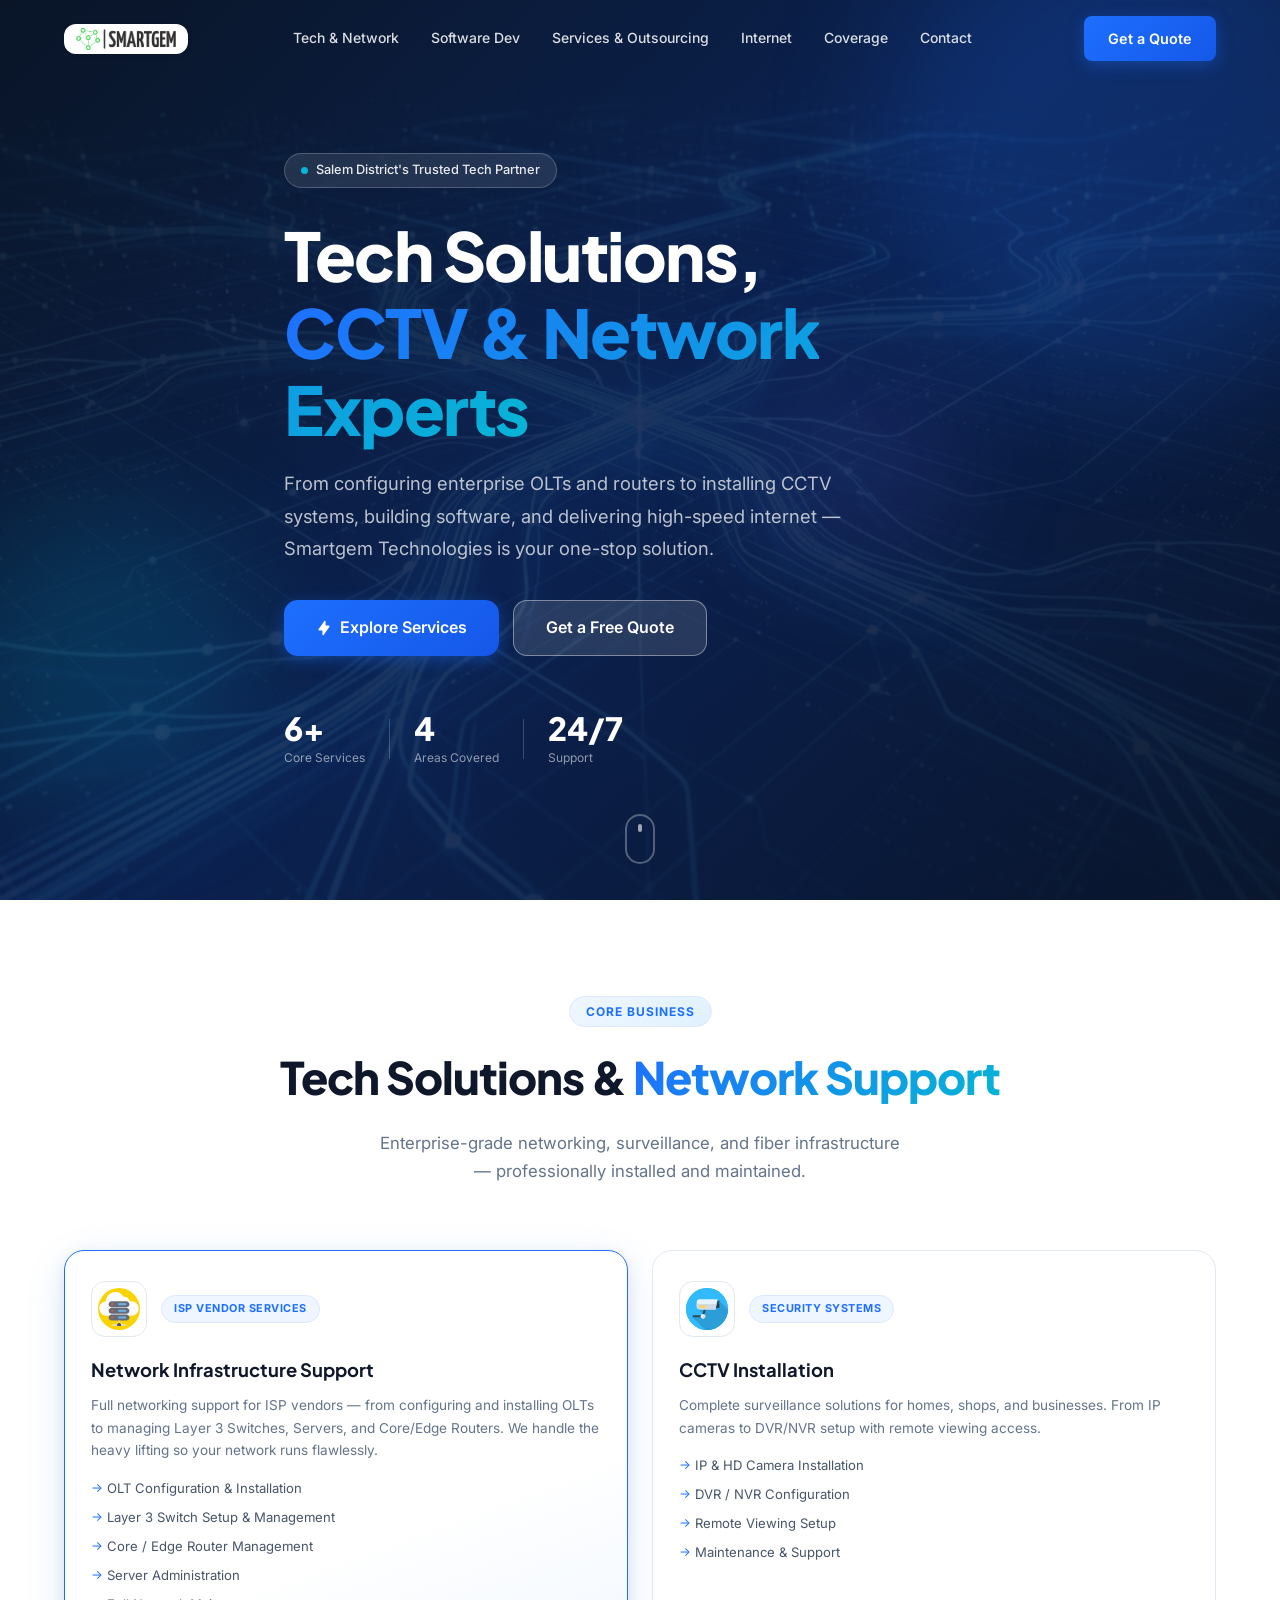
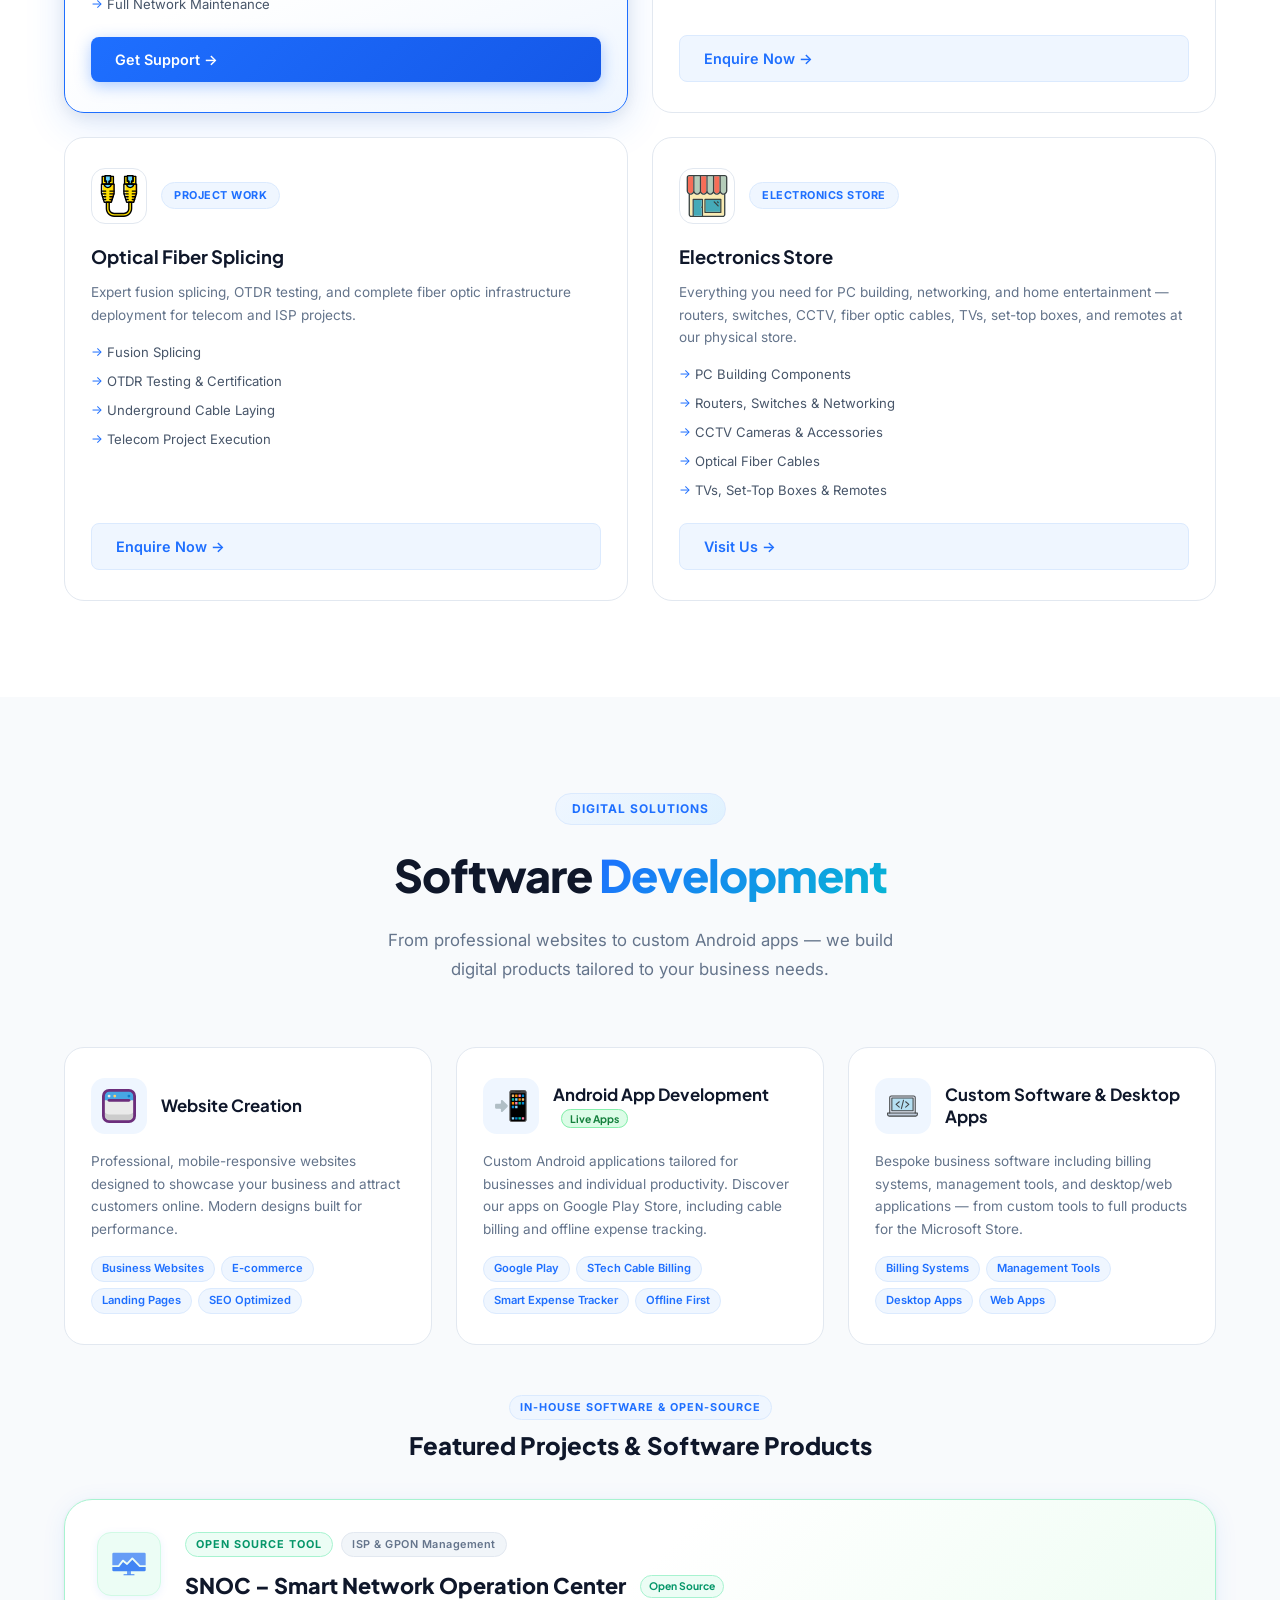
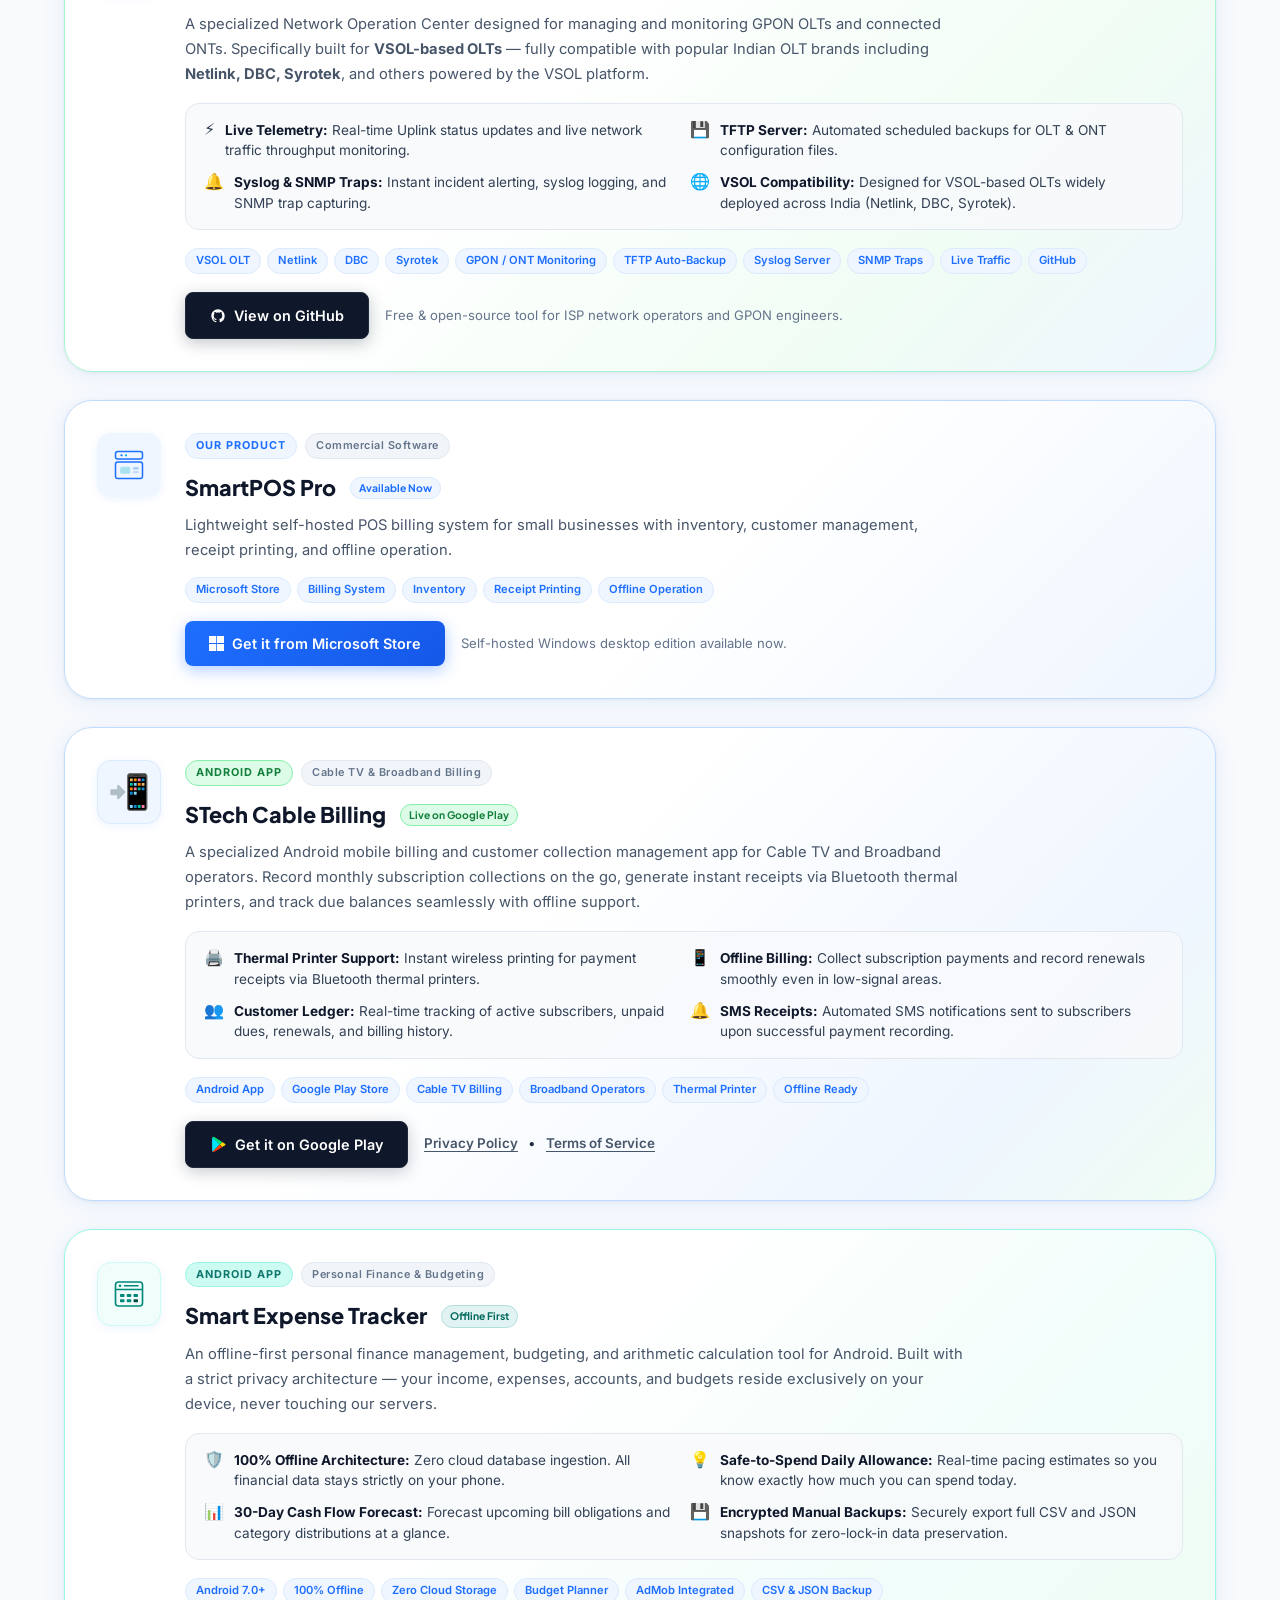
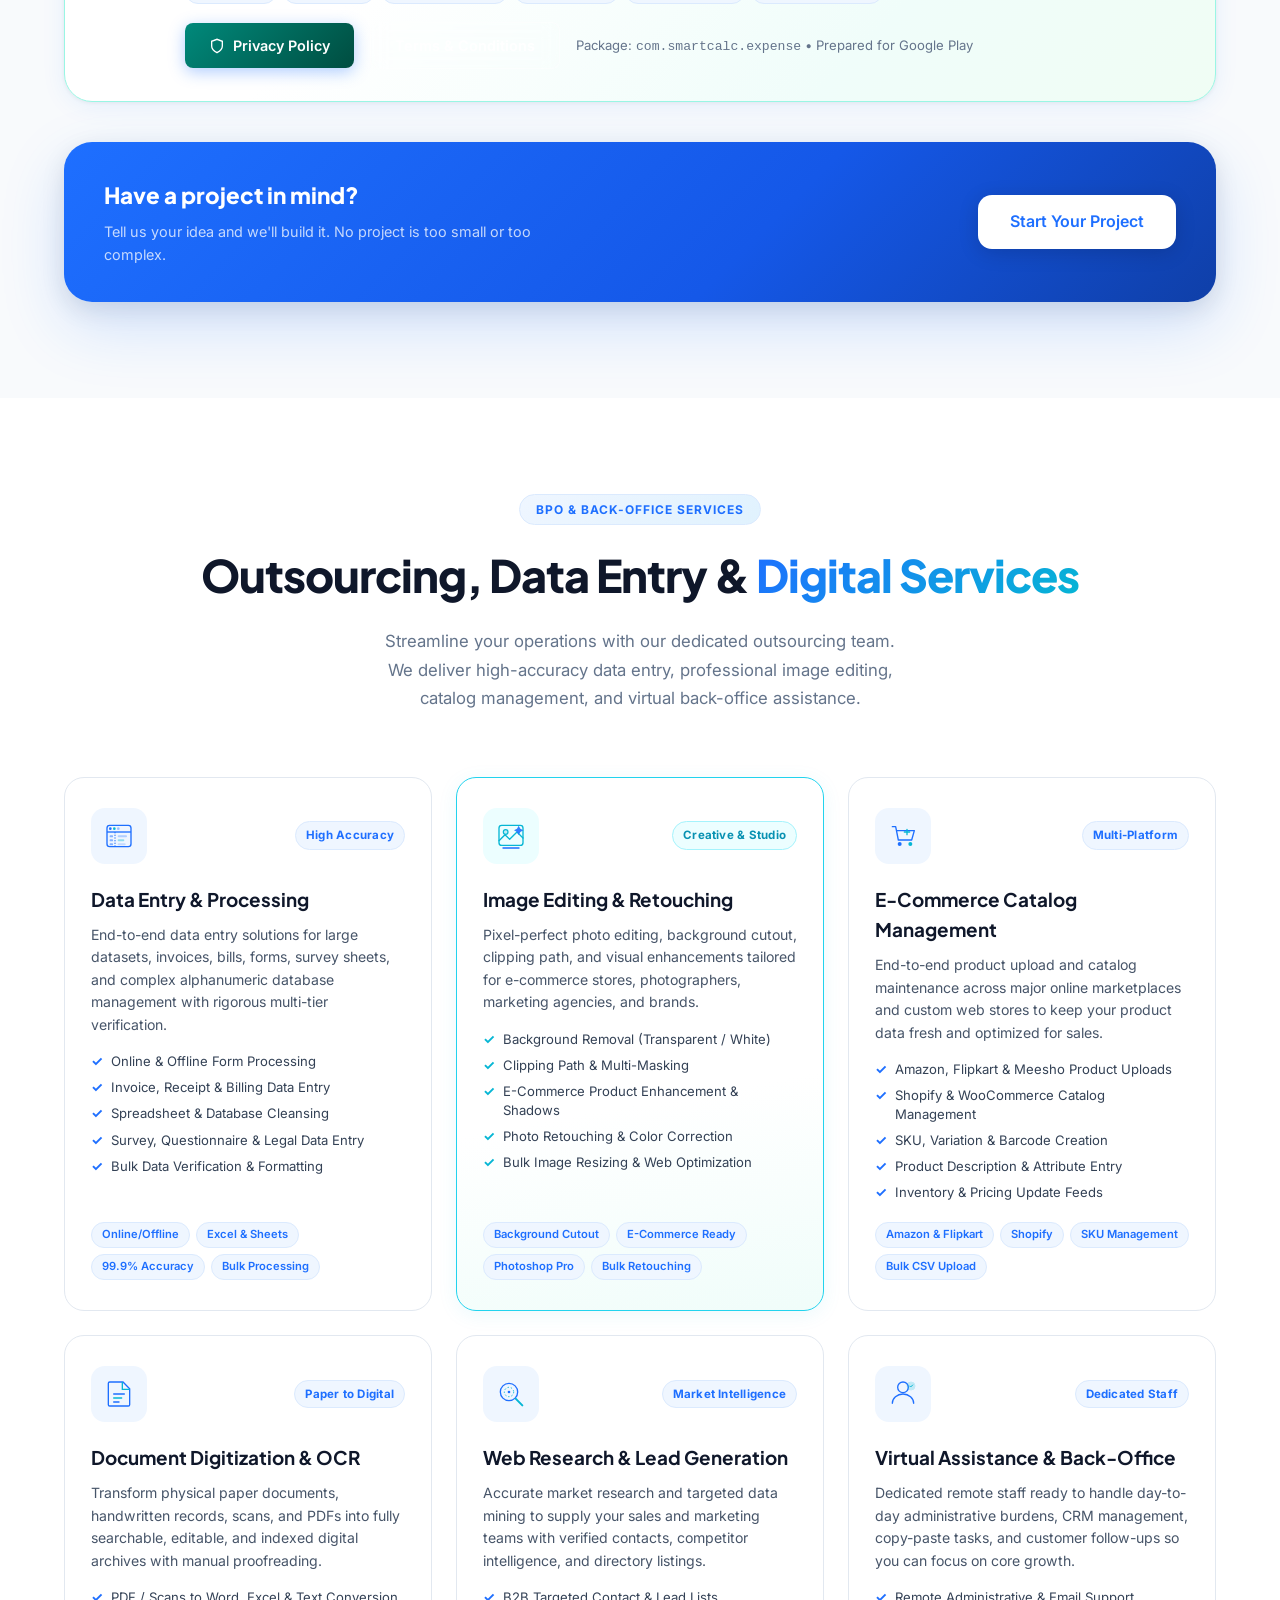
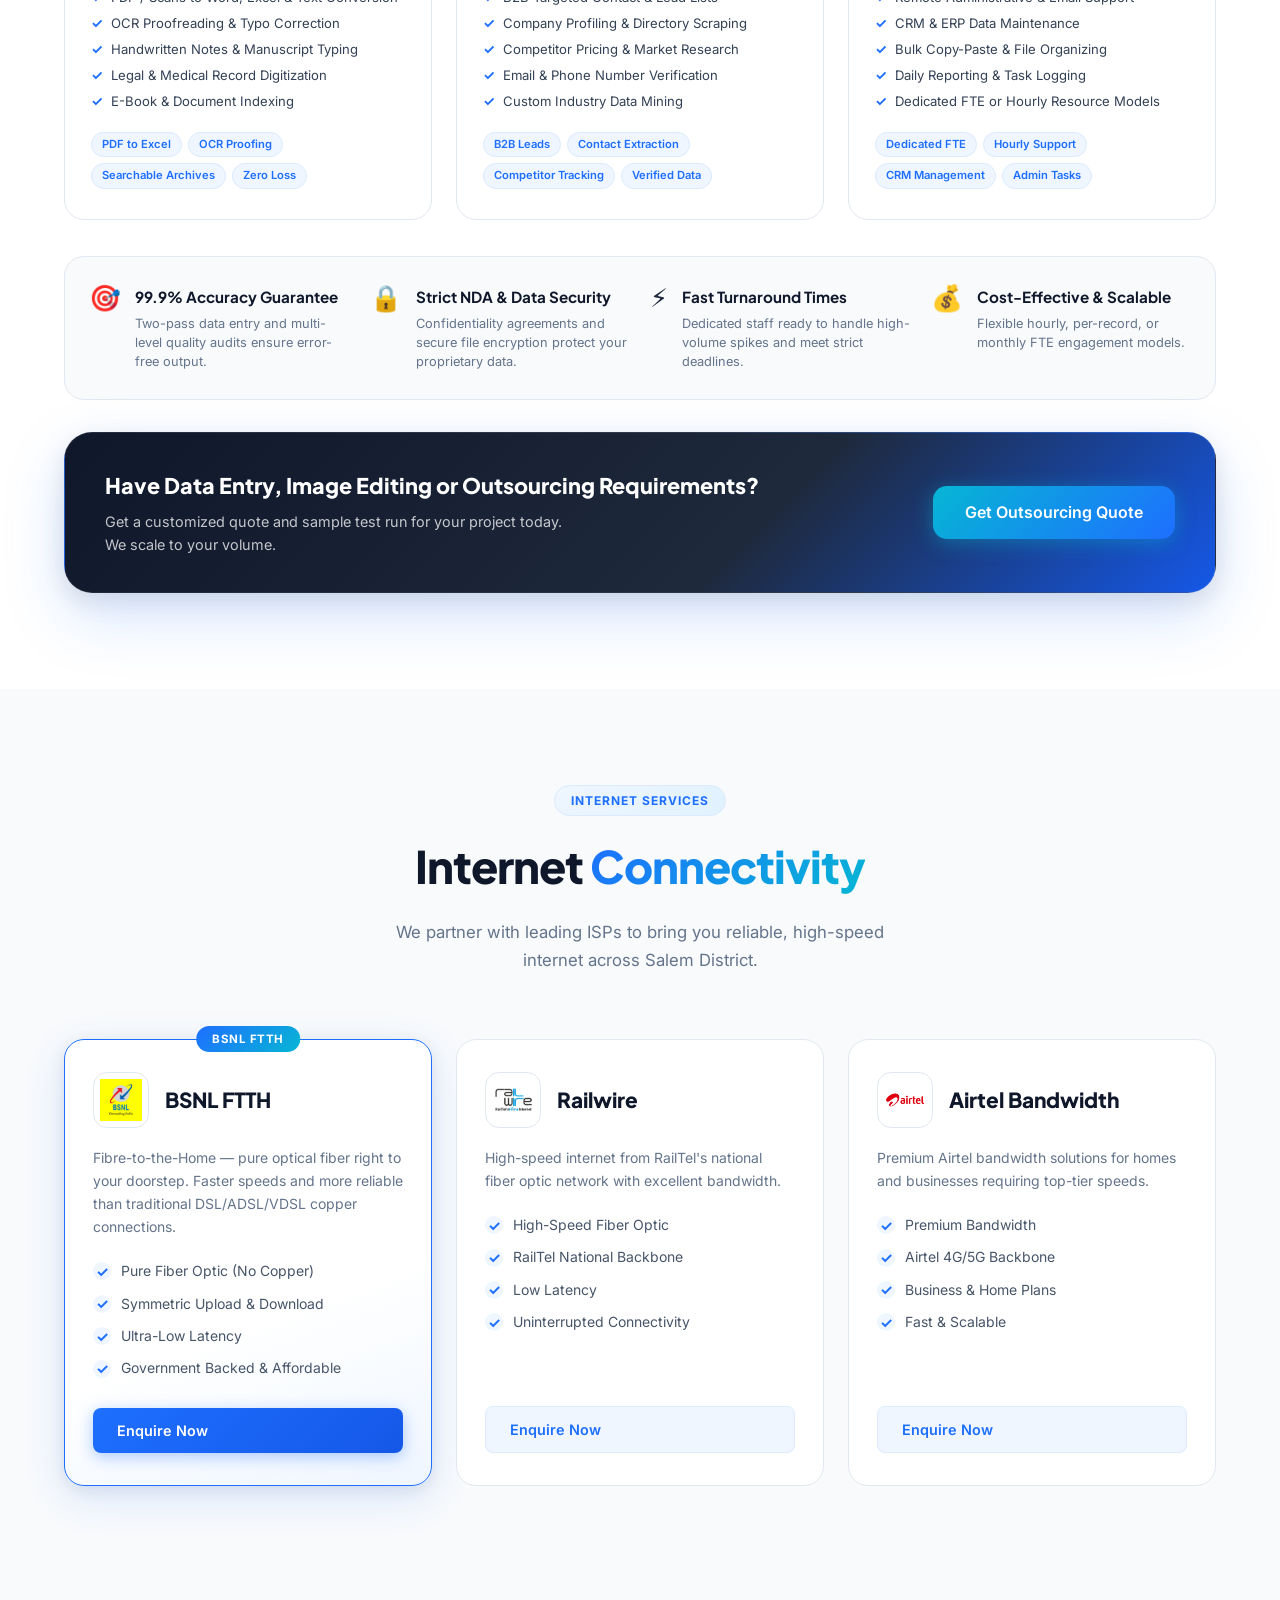
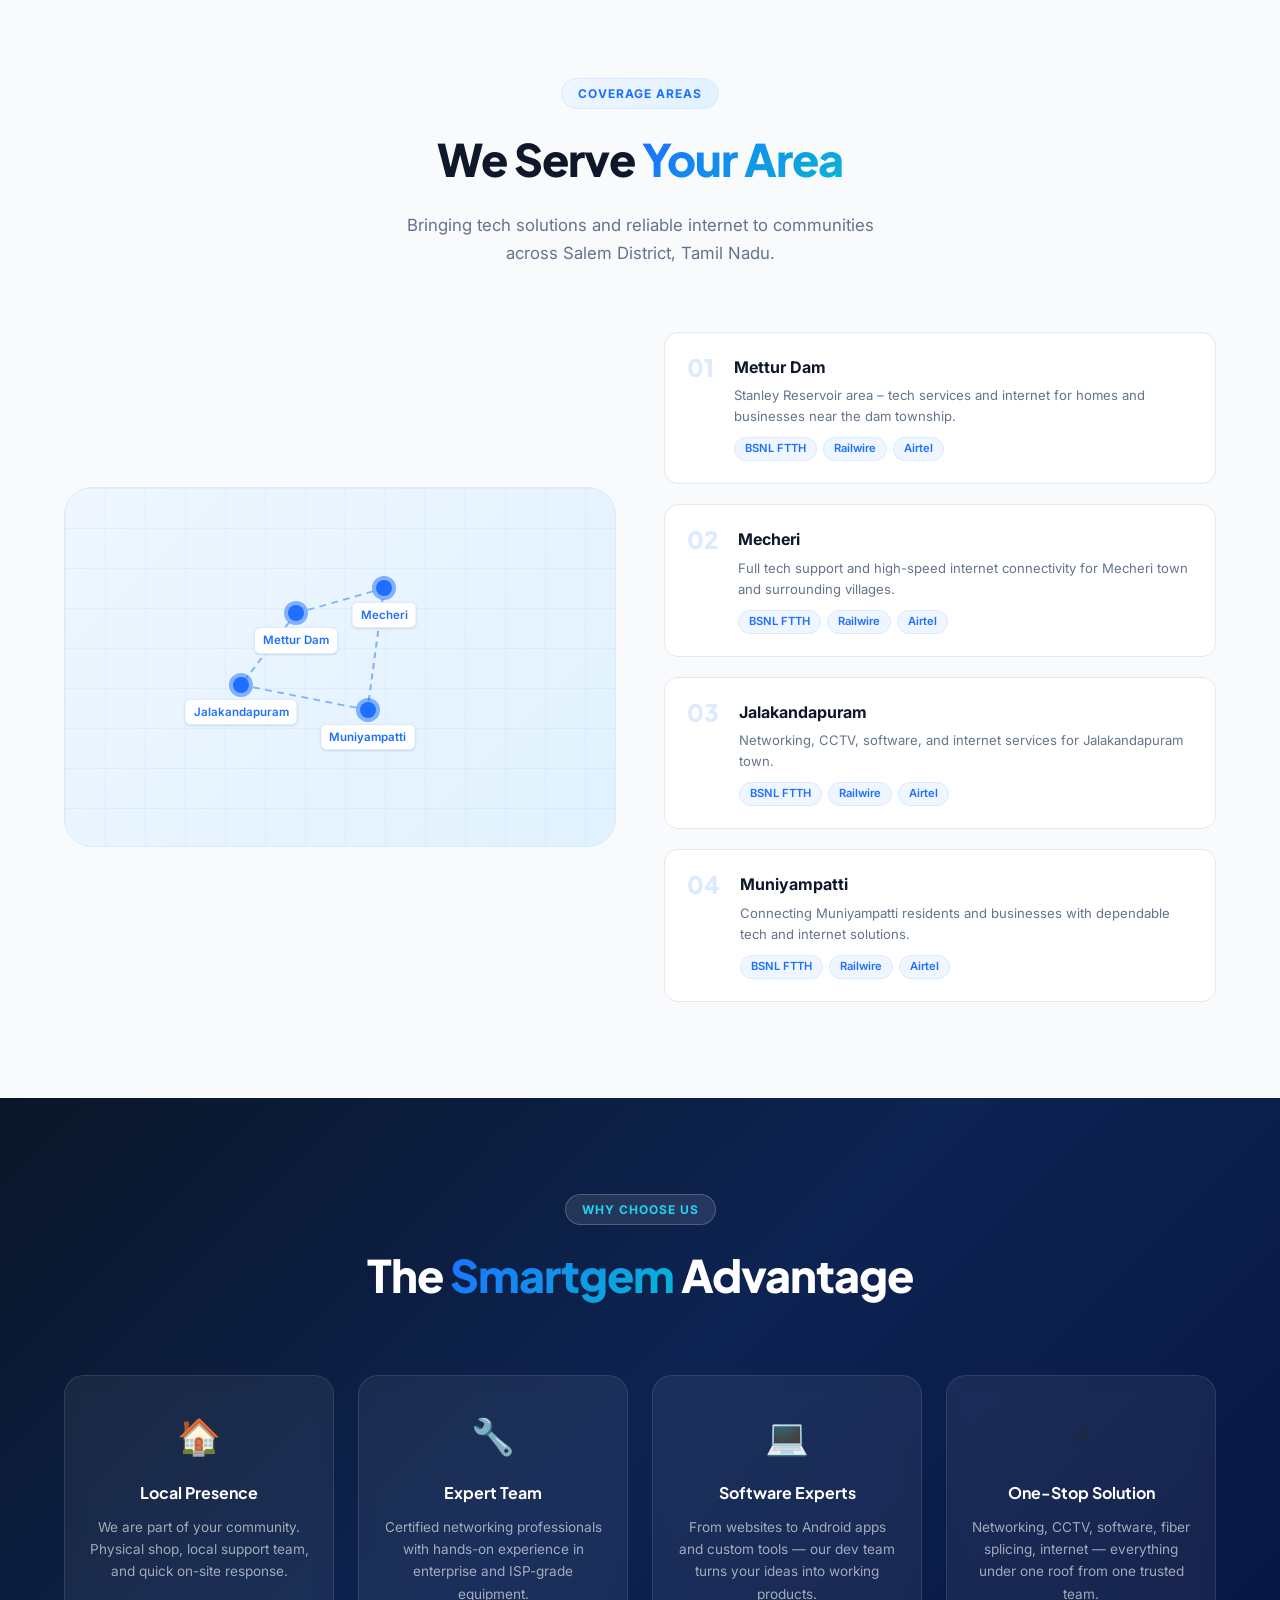
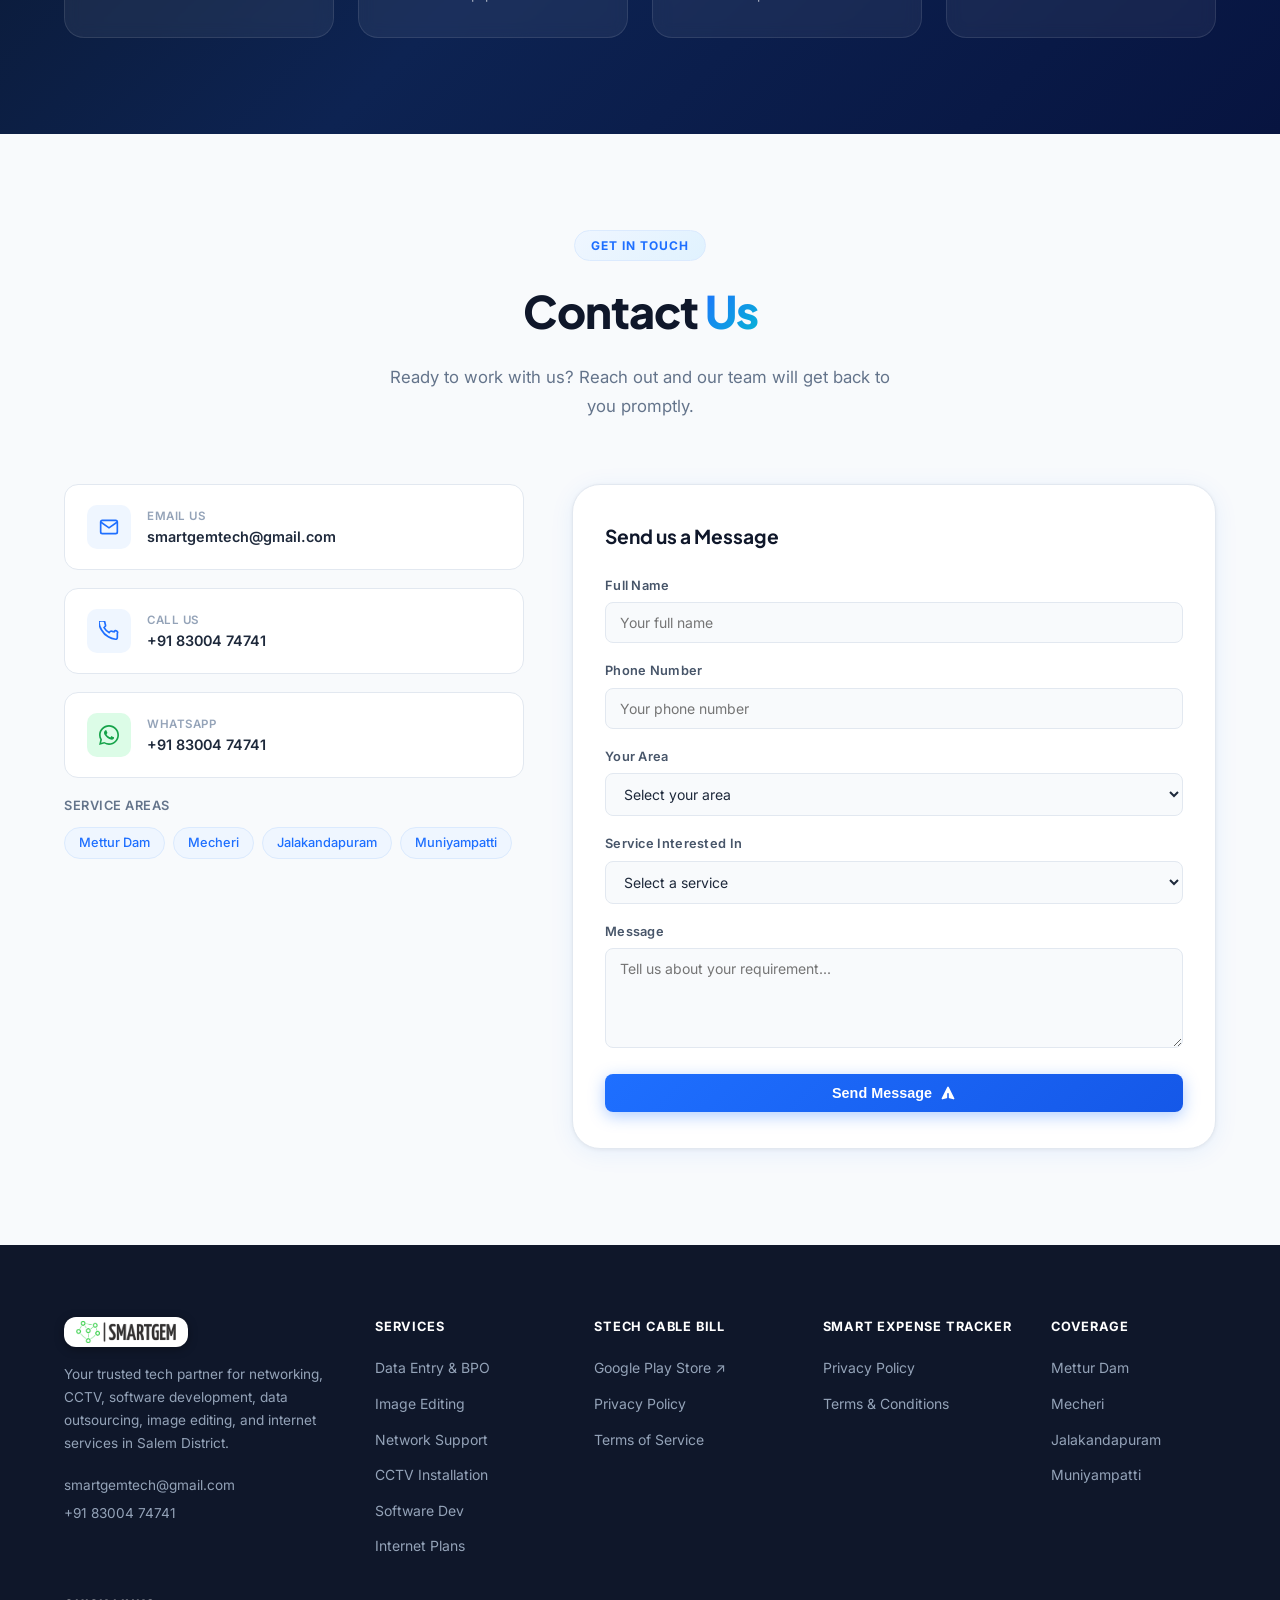
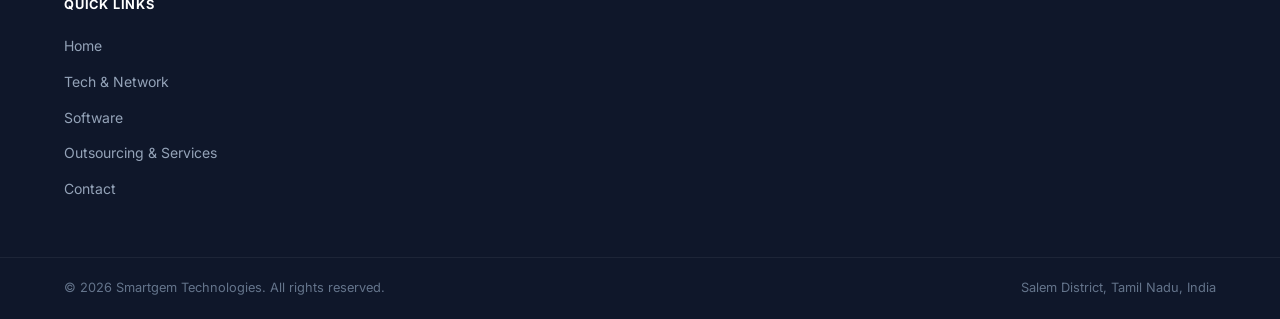
==== commit 65262d93: "update" ====
--- a/index.html
+++ b/index.html
@@ -224,15 +224,15 @@
             <div class="sw-icon-wrap">
               <img src="andriod app.svg" alt="Android App Development" class="sw-icon-img" />
             </div>
-            <h3>Android App Development <span class="badge-status-inline">Coming Soon</span></h3>
+            <h3>Android App Development <span class="badge-status-inline badge-live">Live Apps</span></h3>
           </div>
           <div class="sw-content">
-            <p>Custom Android applications tailored specifically for your business operations. Our next Android mobile experience is coming soon to the Play Store!</p>
-            <div class="sw-tags">
-              <span>Customer Apps</span>
-              <span>Business Tools</span>
-              <span>Play Store</span>
-              <span>Coming Soon</span>
+            <p>Custom Android applications tailored for businesses and individual productivity. Discover our apps on Google Play Store, including cable billing and offline expense tracking.</p>
+            <div class="sw-tags">
+              <span>Google Play</span>
+              <span>STech Cable Billing</span>
+              <span>Smart Expense Tracker</span>
+              <span>Offline First</span>
             </div>
           </div>
         </div>
@@ -358,7 +358,146 @@
                 <svg viewBox="0 0 24 24" fill="currentColor" style="width: 15px; height: 15px;"><path d="M0 0h11.39v11.39H0zM12.61 0H24v11.39H12.61zM0 12.61h11.39V24H0zM12.61 12.61H24V24H12.61z"/></svg>
                 Get it from Microsoft Store
               </a>
-              <span class="spf-android">Android version <strong>coming soon</strong> — in development.</span>
+              <span class="spf-android">Self-hosted Windows desktop edition available now.</span>
+            </div>
+          </div>
+        </div>
+
+        <!-- PRODUCT 3: STech Cable Billing -->
+        <div class="software-product-featured software-product-stech" id="project-stech-cable">
+          <div class="spf-icon stech-icon">
+            <img src="andriod app.svg" alt="STech Cable Billing Android App" class="spf-icon-img" />
+          </div>
+          <div class="spf-content">
+            <div class="spf-badge-row">
+              <span class="spf-badge spf-badge-live">Android App</span>
+              <span class="spf-badge-secondary">Cable TV &amp; Broadband Billing</span>
+            </div>
+            <h3>STech Cable Billing <span class="badge-status-inline badge-live">Live on Google Play</span></h3>
+            <p>A specialized Android mobile billing and customer collection management app for Cable TV and Broadband operators. Record monthly subscription collections on the go, generate instant receipts via Bluetooth thermal printers, and track due balances seamlessly with offline support.</p>
+            
+            <div class="spf-highlights-grid">
+              <div class="spf-highlight-item">
+                <span class="highlight-icon">🖨️</span>
+                <div class="highlight-text">
+                  <strong>Thermal Printer Support:</strong> Instant wireless printing for payment receipts via Bluetooth thermal printers.
+                </div>
+              </div>
+              <div class="spf-highlight-item">
+                <span class="highlight-icon">📱</span>
+                <div class="highlight-text">
+                  <strong>Offline Billing:</strong> Collect subscription payments and record renewals smoothly even in low-signal areas.
+                </div>
+              </div>
+              <div class="spf-highlight-item">
+                <span class="highlight-icon">👥</span>
+                <div class="highlight-text">
+                  <strong>Customer Ledger:</strong> Real-time tracking of active subscribers, unpaid dues, renewals, and billing history.
+                </div>
+              </div>
+              <div class="spf-highlight-item">
+                <span class="highlight-icon">🔔</span>
+                <div class="highlight-text">
+                  <strong>SMS Receipts:</strong> Automated SMS notifications sent to subscribers upon successful payment recording.
+                </div>
+              </div>
+            </div>
+
+            <div class="sw-tags">
+              <span>Android App</span>
+              <span>Google Play Store</span>
+              <span>Cable TV Billing</span>
+              <span>Broadband Operators</span>
+              <span>Thermal Printer</span>
+              <span>Offline Ready</span>
+            </div>
+            <div class="spf-actions">
+              <a href="https://play.google.com/store/apps/details?id=com.stech.cablebilling" target="_blank" rel="noopener noreferrer" class="btn btn-playstore" id="stech-playstore-btn">
+                <svg viewBox="0 0 24 24" class="btn-icon" style="width: 17px; height: 17px;" fill="none" xmlns="http://www.w3.org/2000/svg">
+                  <path d="M3.609 1.814L13.793 12 3.61 22.186A2.25 2.25 0 0 1 3 20.625V3.375c0-.622.253-1.185.609-1.561z" fill="#00E5FF"/>
+                  <path d="M17.207 8.586l-3.414 3.414 3.414 3.414 3.864-2.208a1.417 1.417 0 0 0 0-2.412L17.207 8.586z" fill="#FFD600"/>
+                  <path d="M3.609 1.814l10.184 10.186 3.414-3.414L5.437.942a1.868 1.868 0 0 0-1.828.872z" fill="#00E676"/>
+                  <path d="M13.793 12L3.61 22.186c.518.552 1.309.845 1.827.551l11.77-6.723-3.414-3.414z" fill="#FF3D00"/>
+                </svg>
+                Get it on Google Play
+              </a>
+              <div class="spf-legal-links">
+                <a href="/privacy-policy.html" class="spf-legal-link" id="stech-privacy-link">Privacy Policy</a>
+                <span class="spf-legal-divider">•</span>
+                <a href="/terms-of-service.html" class="spf-legal-link" id="stech-terms-link">Terms of Service</a>
+              </div>
+            </div>
+          </div>
+        </div>
+
+        <!-- PRODUCT 4: Smart Expense Tracker -->
+        <div class="software-product-featured software-product-expense" id="project-smart-expense">
+          <div class="spf-icon expense-icon">
+            <svg viewBox="0 0 48 48" fill="none" xmlns="http://www.w3.org/2000/svg">
+              <rect x="6" y="8" width="36" height="32" rx="4" stroke="#00897b" stroke-width="2.2"/>
+              <line x1="6" y1="18" x2="42" y2="18" stroke="#00897b" stroke-width="2"/>
+              <rect x="12" y="24" width="6" height="4" rx="1" fill="#00897b"/>
+              <rect x="21" y="24" width="6" height="4" rx="1" fill="#00897b"/>
+              <rect x="30" y="24" width="6" height="4" rx="1" fill="#00897b"/>
+              <rect x="12" y="31" width="6" height="4" rx="1" fill="#00897b"/>
+              <rect x="21" y="31" width="6" height="4" rx="1" fill="#00897b"/>
+              <rect x="30" y="31" width="6" height="4" rx="1" fill="#004d40"/>
+              <circle cx="12" cy="13" r="1.8" fill="#00897b"/>
+              <line x1="18" y1="13" x2="36" y2="13" stroke="#00897b" stroke-width="2" stroke-linecap="round"/>
+            </svg>
+          </div>
+          <div class="spf-content">
+            <div class="spf-badge-row">
+              <span class="spf-badge spf-badge-expense">Android App</span>
+              <span class="spf-badge-secondary">Personal Finance &amp; Budgeting</span>
+            </div>
+            <h3>Smart Expense Tracker <span class="badge-status-inline" style="background:#e0f2f1;color:#00695c;border-color:#b2dfdb;">Offline First</span></h3>
+            <p>An offline-first personal finance management, budgeting, and arithmetic calculation tool for Android. Built with a strict privacy architecture — your income, expenses, accounts, and budgets reside exclusively on your device, never touching our servers.</p>
+            
+            <div class="spf-highlights-grid">
+              <div class="spf-highlight-item">
+                <span class="highlight-icon">🛡️</span>
+                <div class="highlight-text">
+                  <strong>100% Offline Architecture:</strong> Zero cloud database ingestion. All financial data stays strictly on your phone.
+                </div>
+              </div>
+              <div class="spf-highlight-item">
+                <span class="highlight-icon">💡</span>
+                <div class="highlight-text">
+                  <strong>Safe-to-Spend Daily Allowance:</strong> Real-time pacing estimates so you know exactly how much you can spend today.
+                </div>
+              </div>
+              <div class="spf-highlight-item">
+                <span class="highlight-icon">📊</span>
+                <div class="highlight-text">
+                  <strong>30-Day Cash Flow Forecast:</strong> Forecast upcoming bill obligations and category distributions at a glance.
+                </div>
+              </div>
+              <div class="spf-highlight-item">
+                <span class="highlight-icon">💾</span>
+                <div class="highlight-text">
+                  <strong>Encrypted Manual Backups:</strong> Securely export full CSV and JSON snapshots for zero-lock-in data preservation.
+                </div>
+              </div>
+            </div>
+
+            <div class="sw-tags">
+              <span>Android 7.0+</span>
+              <span>100% Offline</span>
+              <span>Zero Cloud Storage</span>
+              <span>Budget Planner</span>
+              <span>AdMob Integrated</span>
+              <span>CSV &amp; JSON Backup</span>
+            </div>
+            <div class="spf-actions">
+              <a href="/smart-expense-privacy-policy.html" class="btn btn-primary" id="smart-expense-privacy-btn" style="background: linear-gradient(135deg, #00897b, #004d40); border-color: #004d40;">
+                <svg viewBox="0 0 24 24" fill="none" stroke="currentColor" stroke-width="2" class="btn-icon" style="width: 16px; height: 16px;"><path d="M12 22s8-4 8-10V5l-8-3-8 3v7c0 6 8 10 8 10z"/></svg>
+                Privacy Policy
+              </a>
+              <a href="/smart-expense-terms.html" class="btn btn-outline" id="smart-expense-terms-btn">
+                Terms &amp; Conditions
+              </a>
+              <span class="spf-android">Package: <code>com.smartcalc.expense</code> • Prepared for Google Play</span>
             </div>
           </div>
         </div>
@@ -949,6 +1088,21 @@
         </ul>
       </div>
       <div class="footer-links-group">
+        <h4 class="footer-heading">STech Cable Bill</h4>
+        <ul class="footer-links">
+          <li><a href="https://play.google.com/store/apps/details?id=com.stech.cablebilling" target="_blank" rel="noopener noreferrer">Google Play Store ↗</a></li>
+          <li><a href="/privacy-policy.html">Privacy Policy</a></li>
+          <li><a href="/terms-of-service.html">Terms of Service</a></li>
+        </ul>
+      </div>
+      <div class="footer-links-group">
+        <h4 class="footer-heading">Smart Expense Tracker</h4>
+        <ul class="footer-links">
+          <li><a href="/smart-expense-privacy-policy.html">Privacy Policy</a></li>
+          <li><a href="/smart-expense-terms.html">Terms &amp; Conditions</a></li>
+        </ul>
+      </div>
+      <div class="footer-links-group">
         <h4 class="footer-heading">Coverage</h4>
         <ul class="footer-links">
           <li><a href="#coverage">Mettur Dam</a></li>
@@ -965,14 +1119,12 @@
           <li><a href="#software">Software</a></li>
           <li><a href="#services">Outsourcing &amp; Services</a></li>
           <li><a href="#contact">Contact</a></li>
-          <li><a href="/privacy-policy">Privacy Policy</a></li>
-          <li><a href="/terms-of-service">Terms of Service</a></li>
         </ul>
       </div>
     </div>
     <div class="footer-bottom">
       <div class="container footer-bottom-inner">
-        <p>© 2025 Smartgem Technologies. All rights reserved.</p>
+        <p>© 2026 Smartgem Technologies. All rights reserved.</p>
         <p>Salem District, Tamil Nadu, India</p>
       </div>
     </div>
--- a/style.css
+++ b/style.css
@@ -849,10 +849,85 @@
   transform: translateY(-2px);
   box-shadow: 0 8px 24px rgba(15, 23, 42, 0.35);
 }
+.btn-playstore {
+  background: #0f172a;
+  color: #fff;
+  box-shadow: 0 4px 16px rgba(15, 23, 42, 0.22);
+  border: 1.5px solid #1e293b;
+  display: inline-flex;
+  align-items: center;
+  gap: 8px;
+}
+.btn-playstore:hover {
+  background: #1e293b;
+  color: #fff;
+  border-color: #38bdf8;
+  transform: translateY(-2px);
+  box-shadow: 0 8px 24px rgba(15, 23, 42, 0.35);
+}
+.software-product-stech {
+  background: linear-gradient(135deg, #ffffff 40%, #eff6ff 80%, #f0fdf4 100%);
+  border-color: #bfdbfe;
+}
+.software-product-stech:hover {
+  border-color: #3b82f6;
+}
+.software-product-expense {
+  background: linear-gradient(135deg, #ffffff 40%, #f0fdfa 75%, #f0fdf4 100%);
+  border-color: #99f6e4;
+}
+.software-product-expense:hover {
+  border-color: #14b8a6;
+}
+.stech-icon {
+  background: #eff6ff;
+  border: 1px solid #dbeafe;
+}
+.expense-icon {
+  background: #f0fdfa;
+  border: 1px solid #ccfbf1;
+}
+.spf-badge-live {
+  color: #15803d;
+  background: #dcfce7;
+  border-color: #86efac;
+}
+.badge-live {
+  background: #dcfce7;
+  color: #15803d;
+  border-color: #86efac;
+}
+.spf-badge-expense {
+  color: #0f766e;
+  background: #ccfbf1;
+  border-color: #99f6e4;
+}
+.spf-legal-links {
+  display: inline-flex;
+  align-items: center;
+  gap: 10px;
+  font-size: 0.84rem;
+}
+.spf-legal-divider {
+  color: var(--slate-300);
+}
+.spf-legal-link {
+  color: var(--slate-600);
+  font-weight: 600;
+  display: inline-flex;
+  align-items: center;
+  gap: 4px;
+  text-decoration: underline;
+  text-underline-offset: 3px;
+  transition: color var(--transition);
+}
+.spf-legal-link:hover {
+  color: var(--brand);
+}
 .spf-actions {
   display: flex;
   align-items: center;
-  gap: 18px;
+  gap: 16px;
   flex-wrap: wrap;
   margin-top: 18px;
 }
@@ -1375,8 +1450,8 @@
 .footer { background: var(--slate-900); padding: 72px 0 0; }
 .footer-container {
   display: grid;
-  grid-template-columns: 1.8fr 1fr 1fr 1fr;
-  gap: 48px;
+  grid-template-columns: 1.5fr 1fr 1.05fr 1.05fr 0.9fr;
+  gap: 36px;
   padding-bottom: 56px;
 }
 .footer-brand { }
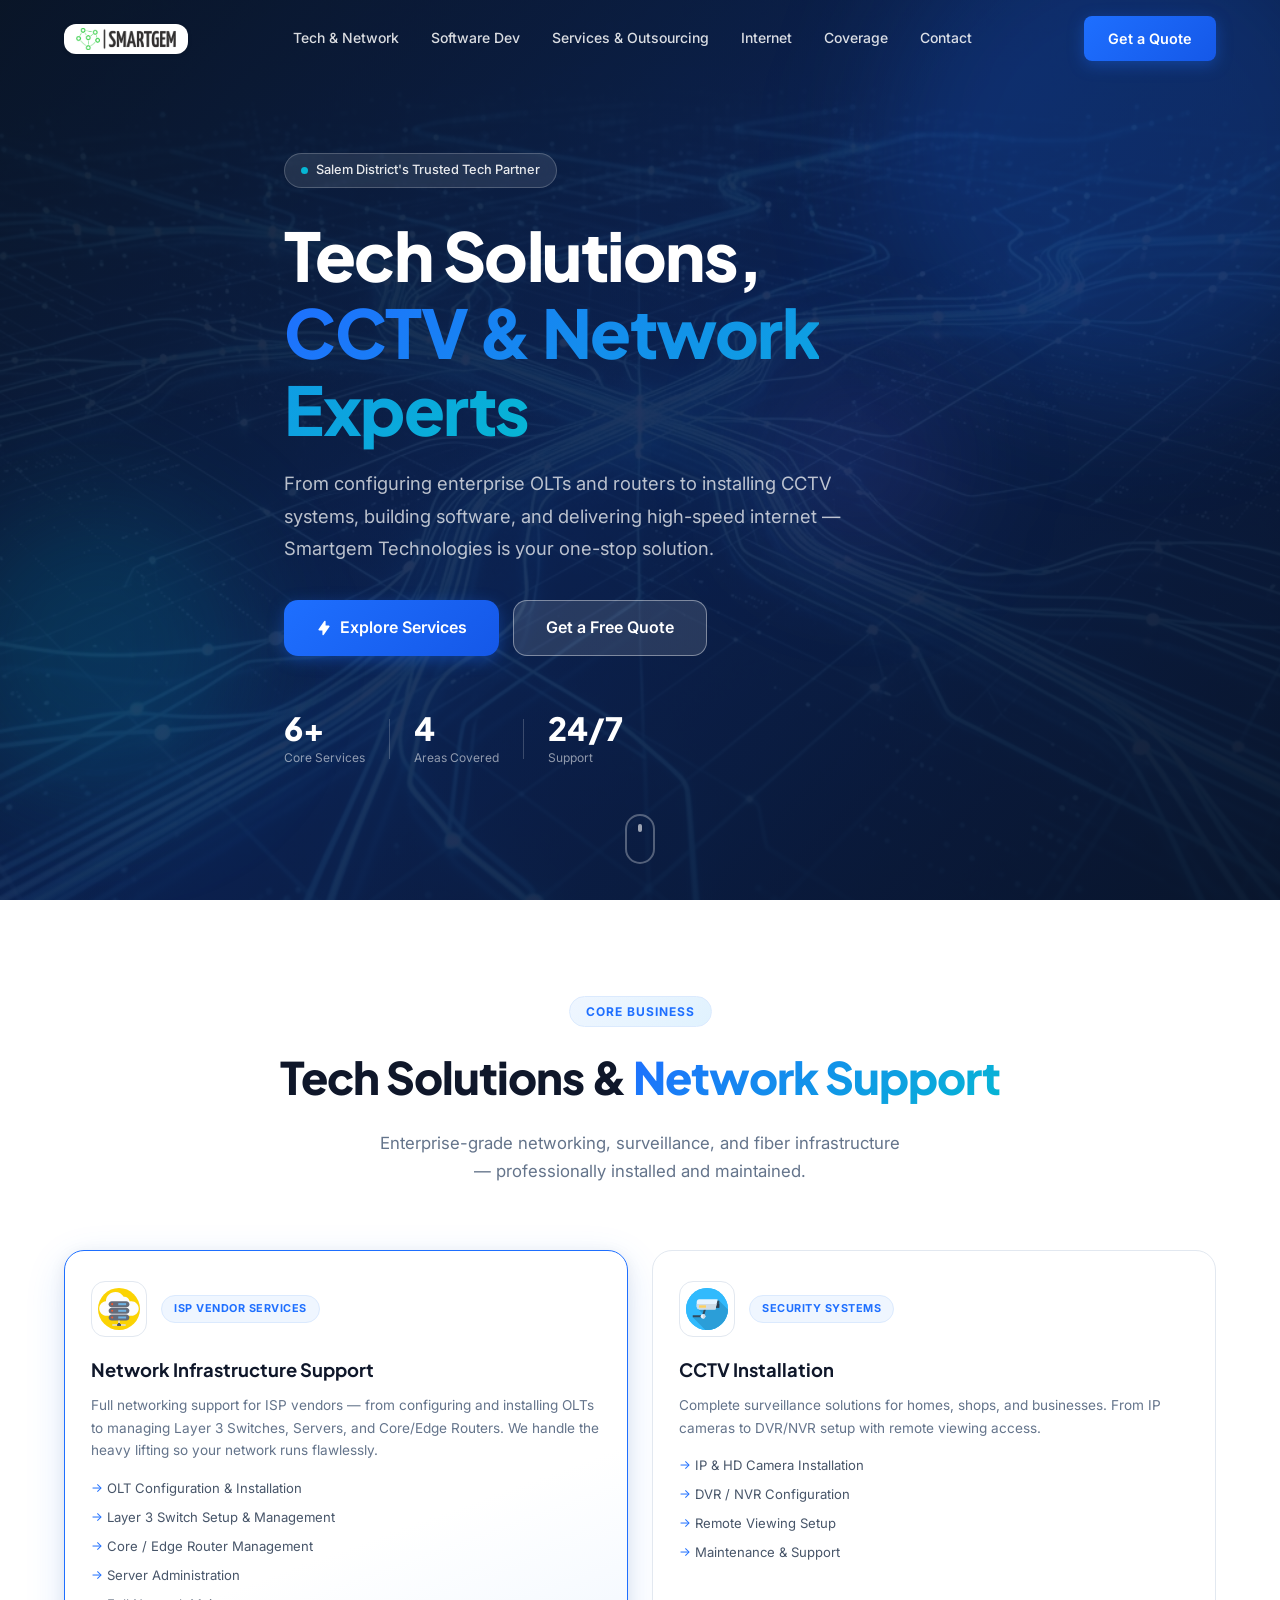
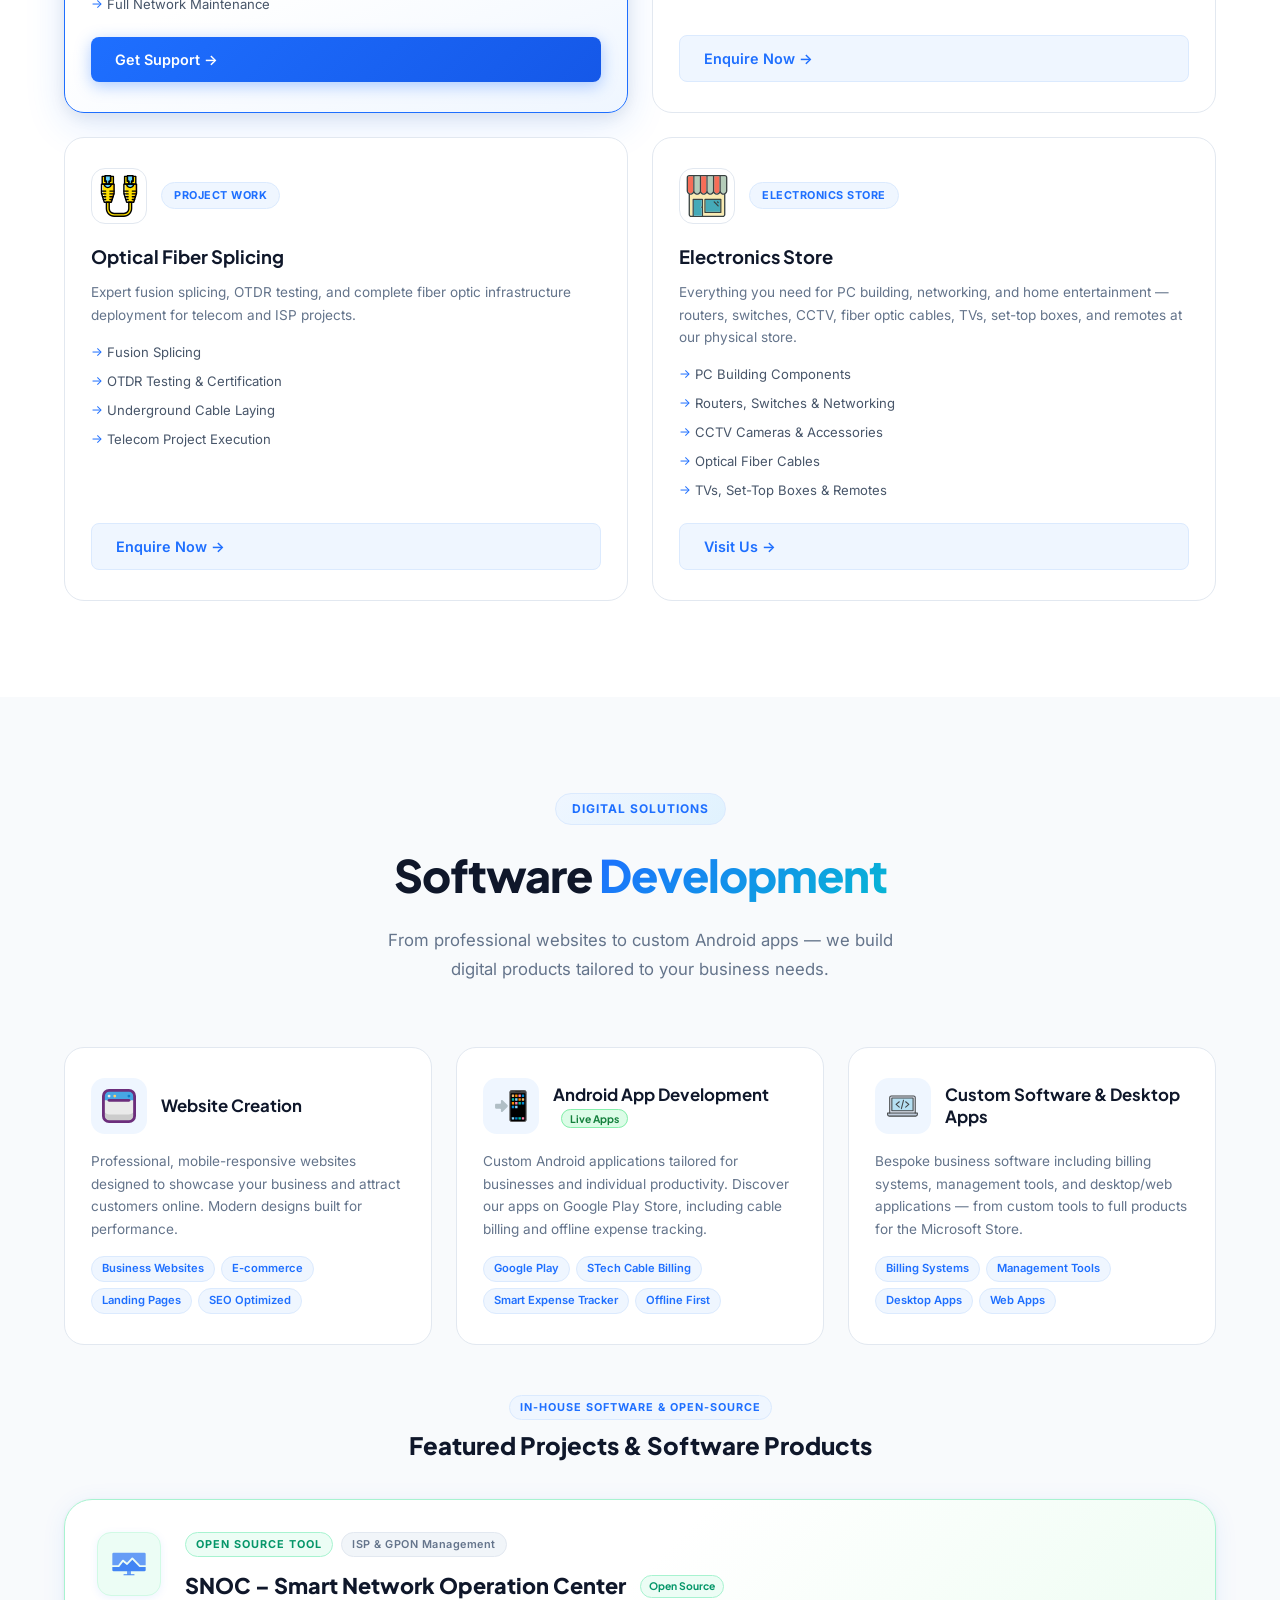
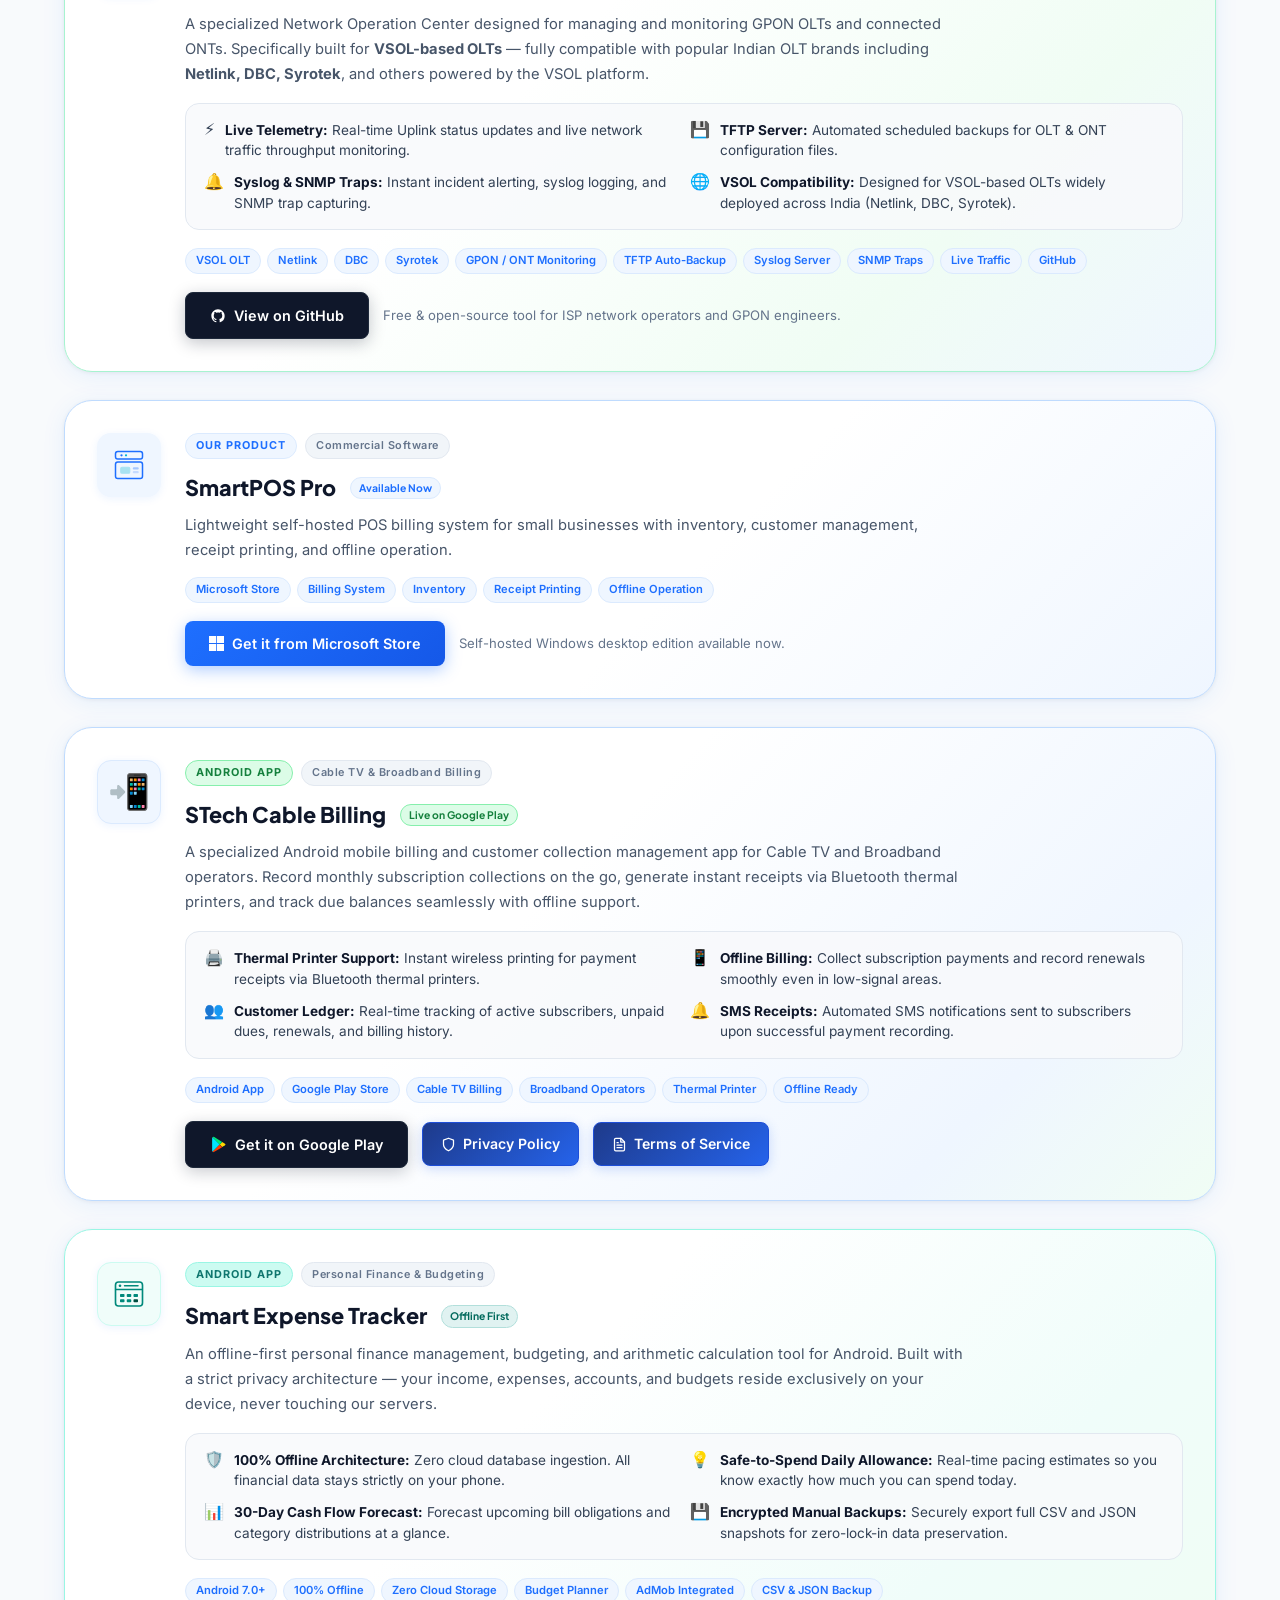
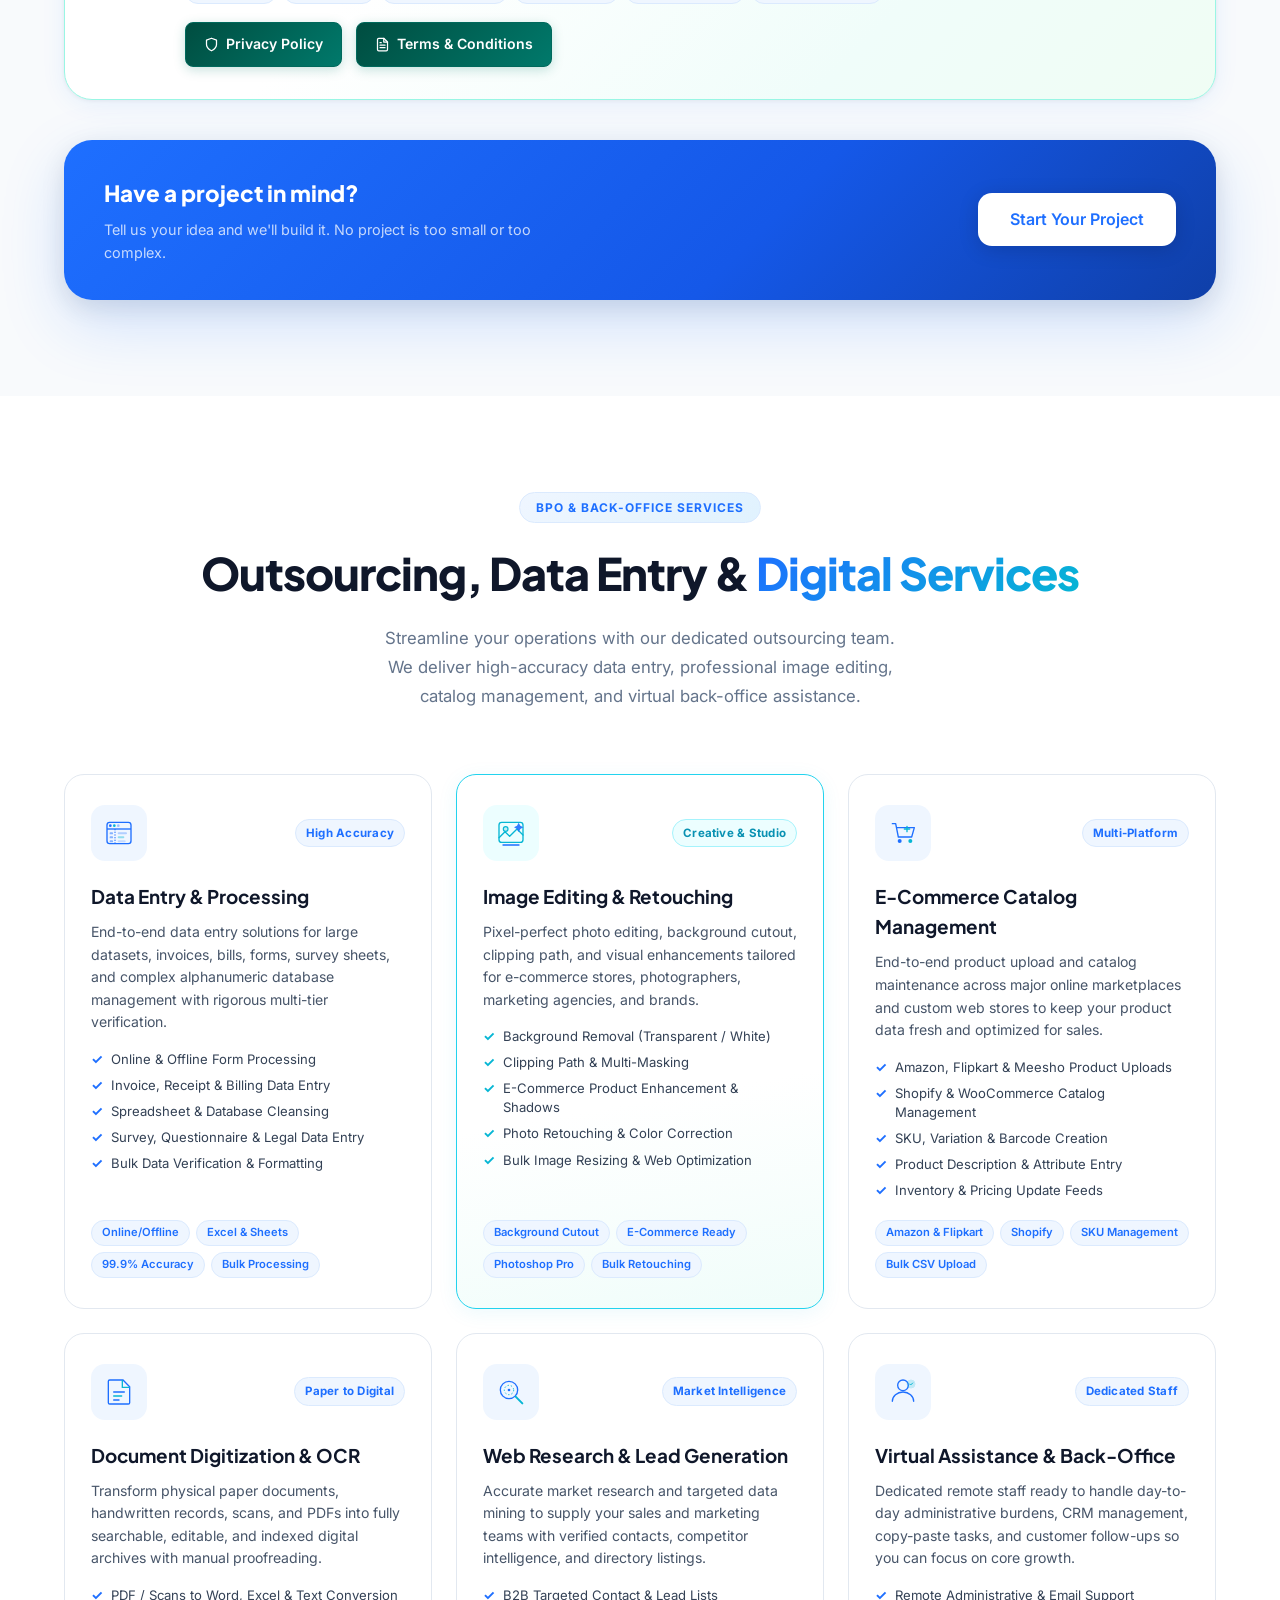
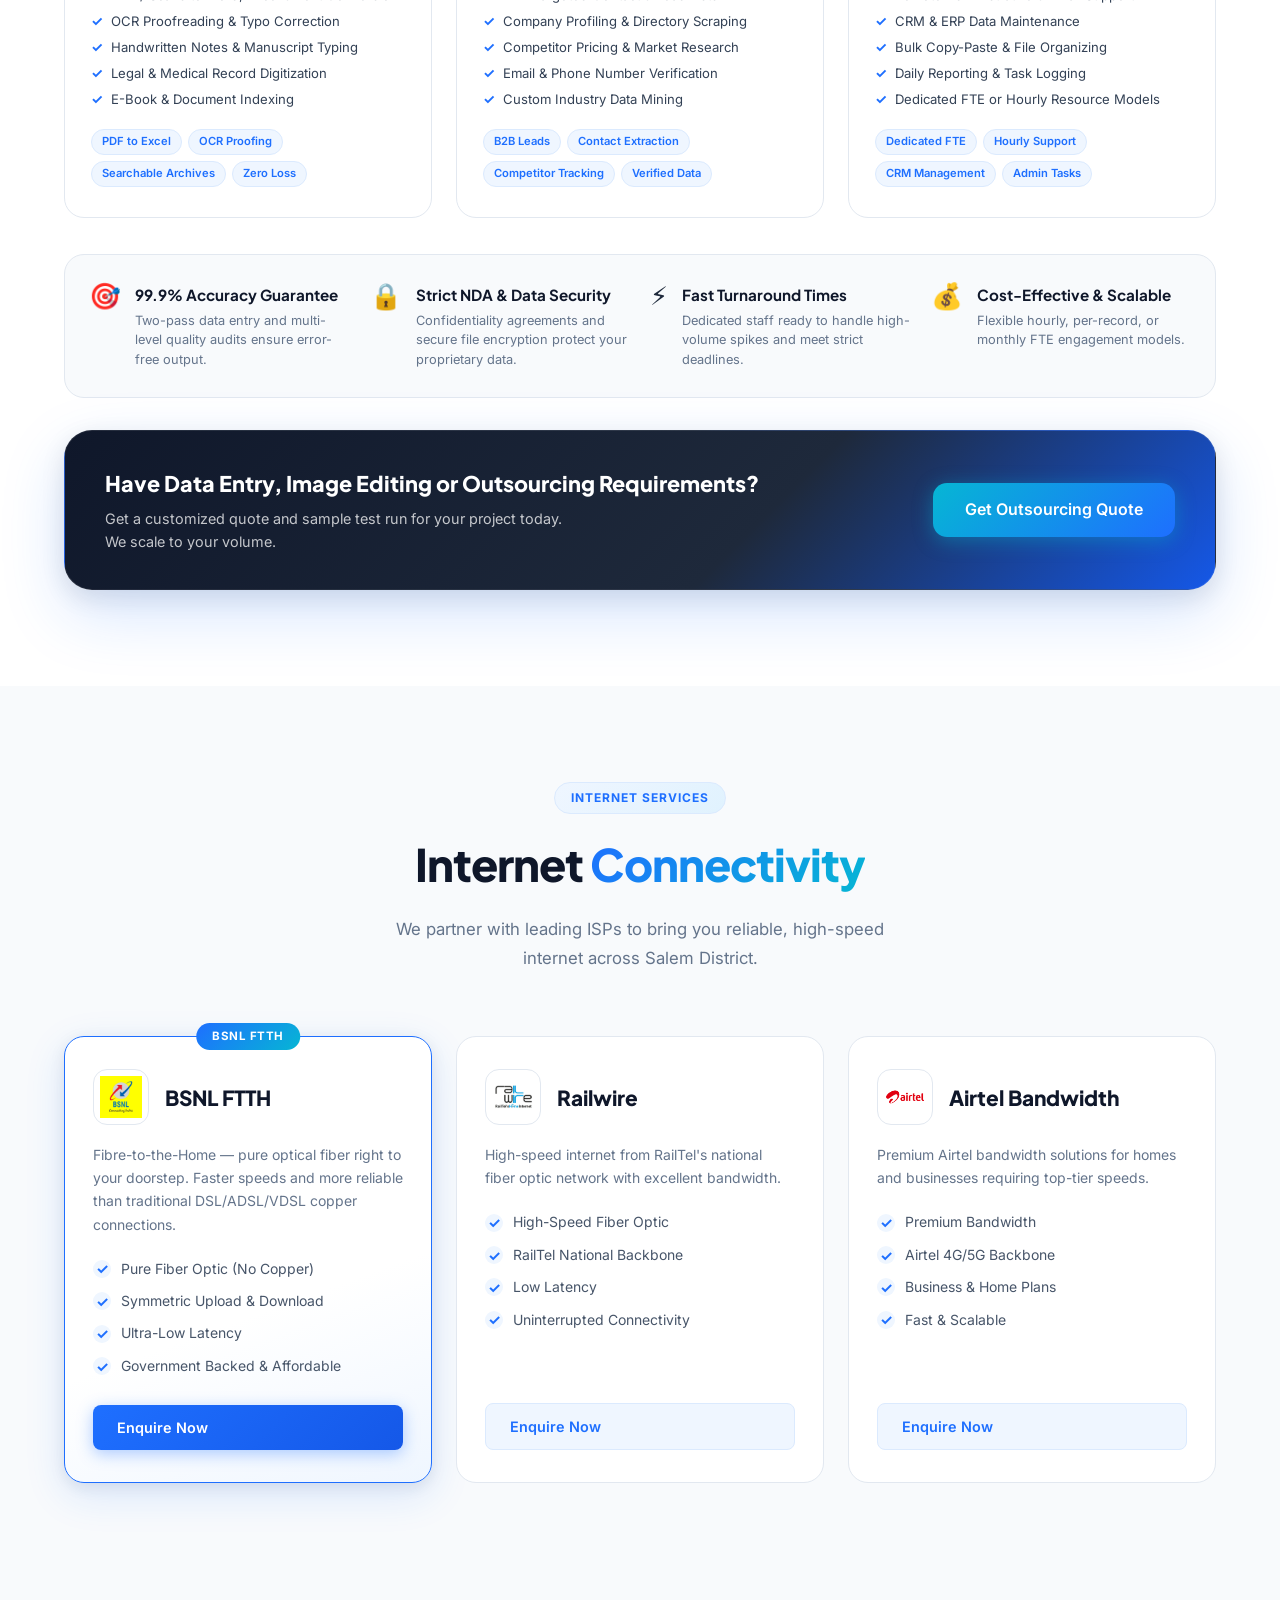
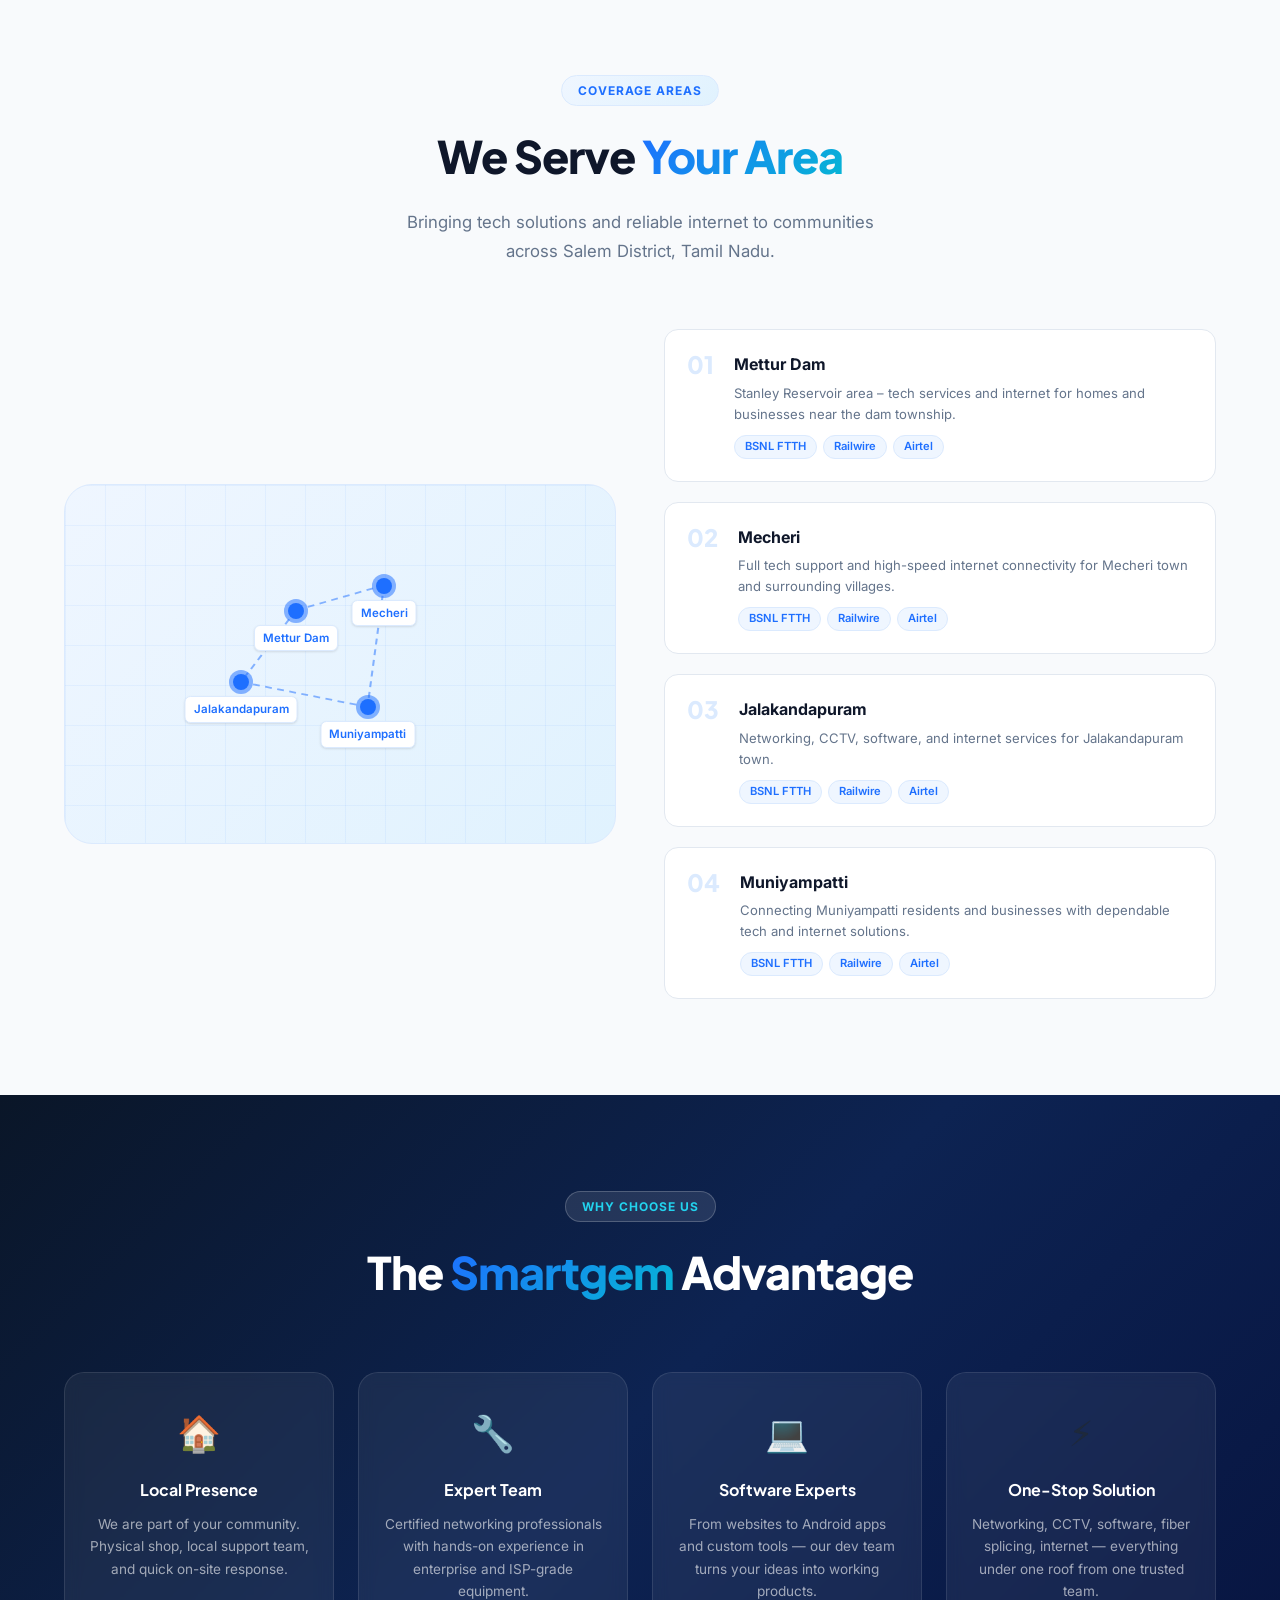
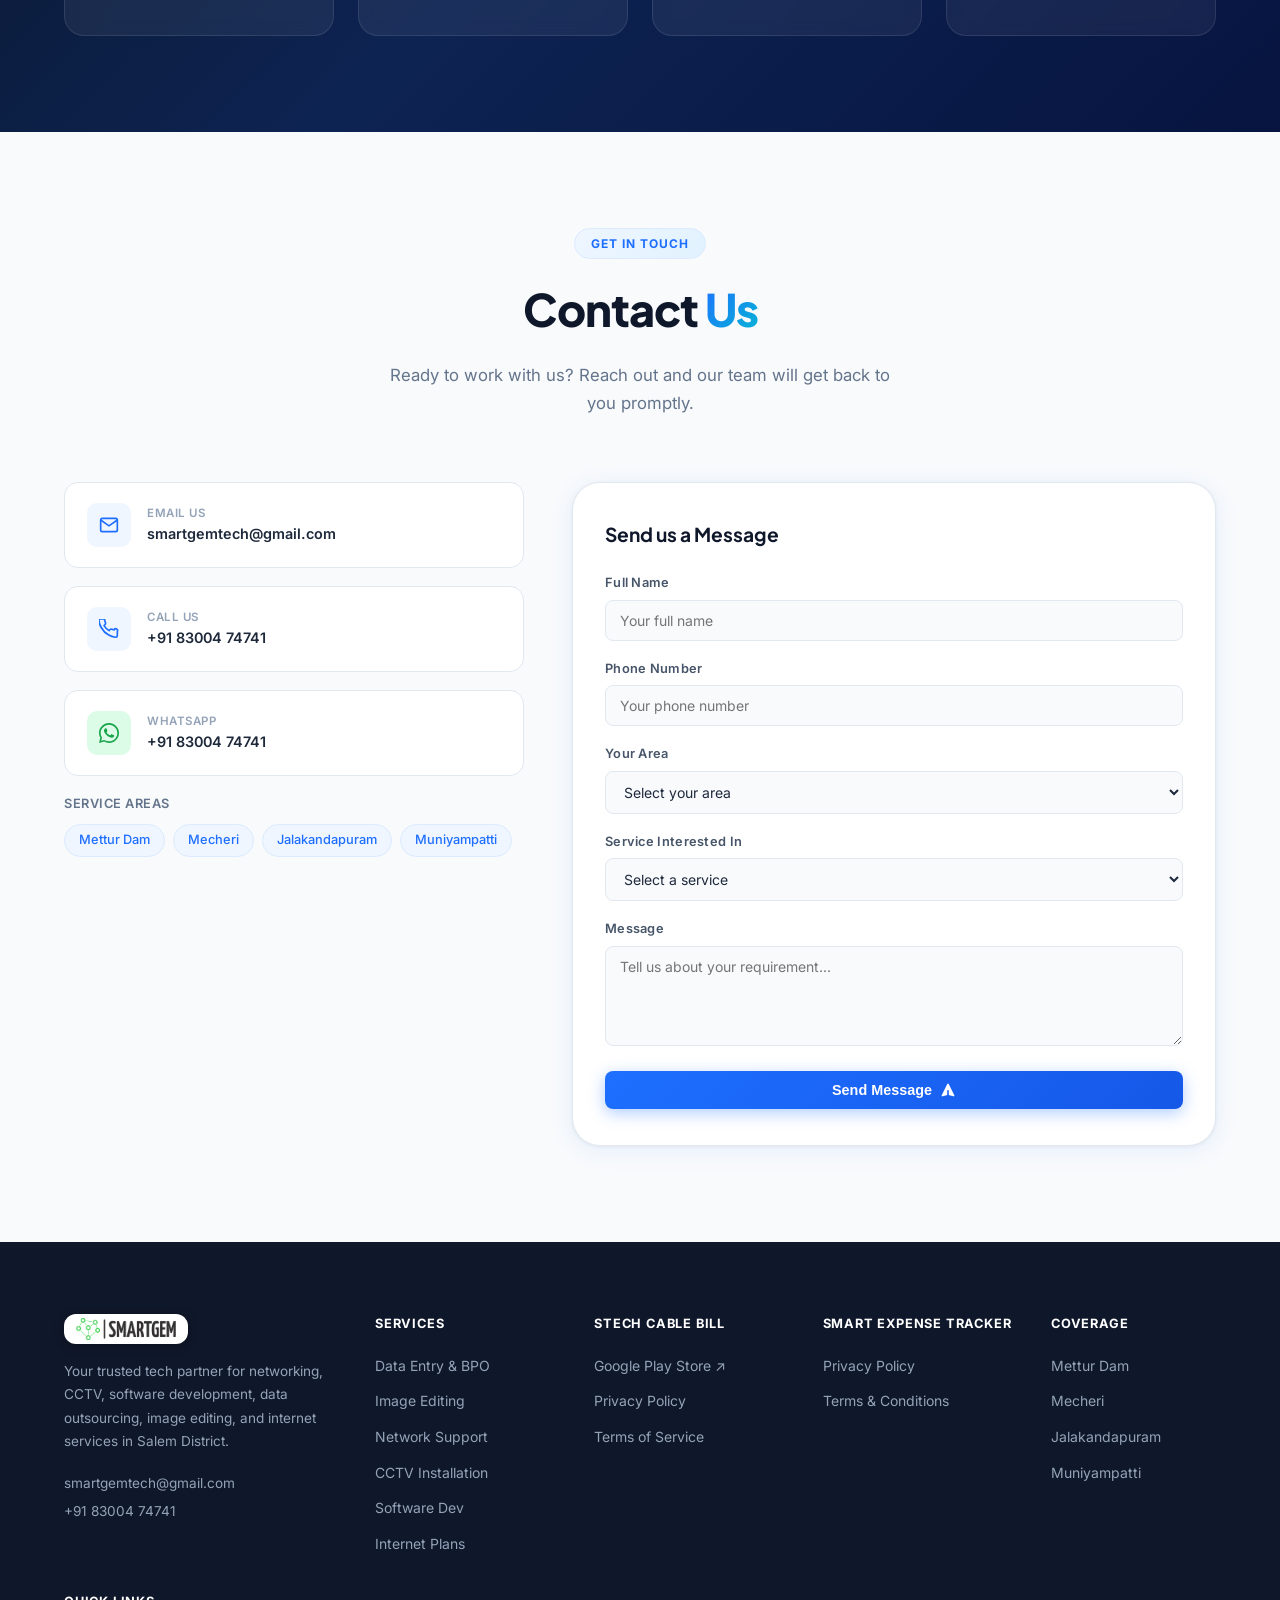
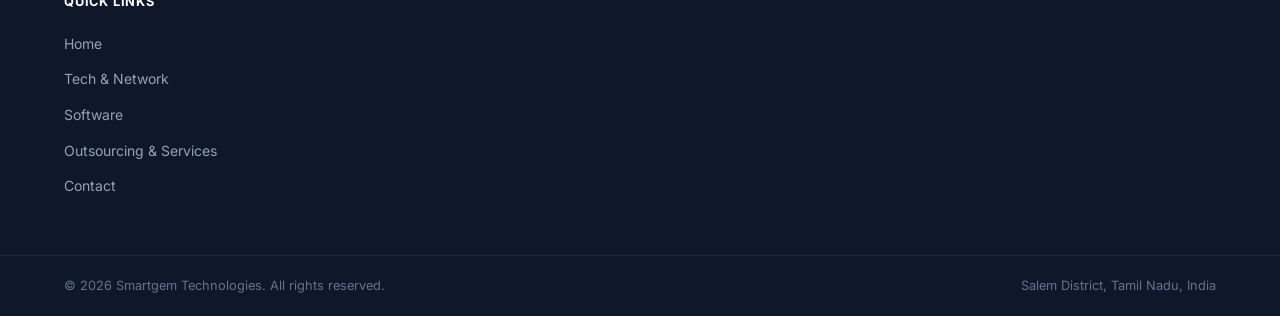
==== commit dd79257e: "new" ====
--- a/index.html
+++ b/index.html
@@ -30,14 +30,14 @@
         <img src="logo.png" alt="Smartgem Technologies" class="logo-img" />
       </a>
       <nav class="nav-links" id="nav-links">
-        <a href="#tech-services" class="nav-link"><span class="nav-icon" aria-hidden="true"><svg viewBox="0 0 24 24" fill="none" stroke="currentColor" stroke-width="2" stroke-linecap="round" stroke-linejoin="round"><rect x="2" y="2" width="20" height="8" rx="2"/><rect x="2" y="14" width="20" height="8" rx="2"/><line x1="6" y1="6" x2="6.01" y2="6"/><line x1="6" y1="18" x2="6.01" y2="18"/></svg></span>Tech & Network</a>
-        <a href="#software" class="nav-link"><span class="nav-icon" aria-hidden="true"><svg viewBox="0 0 24 24" fill="none" stroke="currentColor" stroke-width="2" stroke-linecap="round" stroke-linejoin="round"><polyline points="16 18 22 12 16 6"/><polyline points="8 6 2 12 8 18"/></svg></span>Software Dev</a>
-        <a href="#services" class="nav-link"><span class="nav-icon" aria-hidden="true"><svg viewBox="0 0 24 24" fill="none" stroke="currentColor" stroke-width="2" stroke-linecap="round" stroke-linejoin="round"><path d="M16 4h2a2 2 0 0 1 2 2v14a2 2 0 0 1-2 2H6a2 2 0 0 1-2-2V6a2 2 0 0 1 2-2h2"/><rect x="8" y="2" width="8" height="4" rx="1" ry="1"/><path d="M9 14l2 2 4-4"/></svg></span>Services &amp; Outsourcing</a>
-        <a href="#internet" class="nav-link"><span class="nav-icon" aria-hidden="true"><svg viewBox="0 0 24 24" fill="none" stroke="currentColor" stroke-width="2" stroke-linecap="round" stroke-linejoin="round"><path d="M5 12.55a11 11 0 0 1 14.08 0"/><path d="M1.42 9a16 16 0 0 1 21.16 0"/><path d="M8.53 16.11a6 6 0 0 1 6.95 0"/><line x1="12" y1="20" x2="12.01" y2="20"/></svg></span>Internet</a>
-        <a href="#coverage" class="nav-link"><span class="nav-icon" aria-hidden="true"><svg viewBox="0 0 24 24" fill="none" stroke="currentColor" stroke-width="2" stroke-linecap="round" stroke-linejoin="round"><path d="M21 10c0 7-9 13-9 13s-9-6-9-13a9 9 0 0 1 18 0z"/><circle cx="12" cy="10" r="3"/></svg></span>Coverage</a>
-        <a href="#contact" class="nav-link"><span class="nav-icon" aria-hidden="true"><svg viewBox="0 0 24 24" fill="none" stroke="currentColor" stroke-width="2" stroke-linecap="round" stroke-linejoin="round"><path d="M22 16.92v3a2 2 0 0 1-2.18 2 19.79 19.79 0 0 1-8.63-3.07 19.5 19.5 0 0 1-6-6 19.79 19.79 0 0 1-3.07-8.67A2 2 0 0 1 4.11 2h3a2 2 0 0 1 2 1.72 12.84 12.84 0 0 0 .7 2.81 2 2 0 0 1-.45 2.11L8.09 9.91a16 16 0 0 0 6 6l1.27-1.27a2 2 0 0 1 2.11-.45 12.84 12.84 0 0 0 2.81.7A2 2 0 0 1 22 16.92z"/></svg></span>Contact</a>
+        <a href="/tech-services.html" class="nav-link"><span class="nav-icon" aria-hidden="true"><svg viewBox="0 0 24 24" fill="none" stroke="currentColor" stroke-width="2" stroke-linecap="round" stroke-linejoin="round"><rect x="2" y="2" width="20" height="8" rx="2"/><rect x="2" y="14" width="20" height="8" rx="2"/><line x1="6" y1="6" x2="6.01" y2="6"/><line x1="6" y1="18" x2="6.01" y2="18"/></svg></span>Tech &amp; Network</a>
+        <a href="/software.html" class="nav-link"><span class="nav-icon" aria-hidden="true"><svg viewBox="0 0 24 24" fill="none" stroke="currentColor" stroke-width="2" stroke-linecap="round" stroke-linejoin="round"><polyline points="16 18 22 12 16 6"/><polyline points="8 6 2 12 8 18"/></svg></span>Software Dev</a>
+        <a href="/services.html" class="nav-link"><span class="nav-icon" aria-hidden="true"><svg viewBox="0 0 24 24" fill="none" stroke="currentColor" stroke-width="2" stroke-linecap="round" stroke-linejoin="round"><path d="M16 4h2a2 2 0 0 1 2 2v14a2 2 0 0 1-2 2H6a2 2 0 0 1-2-2V6a2 2 0 0 1 2-2h2"/><rect x="8" y="2" width="8" height="4" rx="1" ry="1"/><path d="M9 14l2 2 4-4"/></svg></span>Services &amp; Outsourcing</a>
+        <a href="/internet.html" class="nav-link"><span class="nav-icon" aria-hidden="true"><svg viewBox="0 0 24 24" fill="none" stroke="currentColor" stroke-width="2" stroke-linecap="round" stroke-linejoin="round"><path d="M5 12.55a11 11 0 0 1 14.08 0"/><path d="M1.42 9a16 16 0 0 1 21.16 0"/><path d="M8.53 16.11a6 6 0 0 1 6.95 0"/><line x1="12" y1="20" x2="12.01" y2="20"/></svg></span>Internet</a>
+        <a href="/coverage.html" class="nav-link"><span class="nav-icon" aria-hidden="true"><svg viewBox="0 0 24 24" fill="none" stroke="currentColor" stroke-width="2" stroke-linecap="round" stroke-linejoin="round"><path d="M21 10c0 7-9 13-9 13s-9-6-9-13a9 9 0 0 1 18 0z"/><circle cx="12" cy="10" r="3"/></svg></span>Coverage</a>
+        <a href="/contact.html" class="nav-link"><span class="nav-icon" aria-hidden="true"><svg viewBox="0 0 24 24" fill="none" stroke="currentColor" stroke-width="2" stroke-linecap="round" stroke-linejoin="round"><path d="M22 16.92v3a2 2 0 0 1-2.18 2 19.79 19.79 0 0 1-8.63-3.07 19.5 19.5 0 0 1-6-6 19.79 19.79 0 0 1-3.07-8.67A2 2 0 0 1 4.11 2h3a2 2 0 0 1 2 1.72 12.84 12.84 0 0 0 .7 2.81 2 2 0 0 1-.45 2.11L8.09 9.91a16 16 0 0 0 6 6l1.27-1.27a2 2 0 0 1 2.11-.45 12.84 12.84 0 0 0 2.81.7A2 2 0 0 1 22 16.92z"/></svg></span>Contact</a>
       </nav>
-      <a href="#contact" class="btn btn-primary nav-cta" id="nav-cta">Get a Quote</a>
+      <a href="/contact.html" class="btn btn-primary nav-cta" id="nav-cta">Get a Quote</a>
       <button class="hamburger" id="hamburger" aria-label="Toggle menu">
         <span></span><span></span><span></span>
       </button>
@@ -421,11 +421,14 @@
                 </svg>
                 Get it on Google Play
               </a>
-              <div class="spf-legal-links">
-                <a href="/privacy-policy.html" class="spf-legal-link" id="stech-privacy-link">Privacy Policy</a>
-                <span class="spf-legal-divider">•</span>
-                <a href="/terms-of-service.html" class="spf-legal-link" id="stech-terms-link">Terms of Service</a>
-              </div>
+              <a href="/privacy-policy.html" class="btn-legal btn-legal-blue" id="stech-privacy-btn">
+                <svg viewBox="0 0 24 24" fill="none" stroke="currentColor" stroke-width="2" stroke-linecap="round" stroke-linejoin="round"><path d="M12 22s8-4 8-10V5l-8-3-8 3v7c0 6 8 10 8 10z"/></svg>
+                Privacy Policy
+              </a>
+              <a href="/terms-of-service.html" class="btn-legal btn-legal-blue" id="stech-terms-btn">
+                <svg viewBox="0 0 24 24" fill="none" stroke="currentColor" stroke-width="2" stroke-linecap="round" stroke-linejoin="round"><path d="M14 2H6a2 2 0 0 0-2 2v16a2 2 0 0 0 2 2h12a2 2 0 0 0 2-2V8z"/><polyline points="14 2 14 8 20 8"/><line x1="16" y1="13" x2="8" y2="13"/><line x1="16" y1="17" x2="8" y2="17"/><polyline points="10 9 9 9 8 9"/></svg>
+                Terms of Service
+              </a>
             </div>
           </div>
         </div>
@@ -490,14 +493,14 @@
               <span>CSV &amp; JSON Backup</span>
             </div>
             <div class="spf-actions">
-              <a href="/smart-expense-privacy-policy.html" class="btn btn-primary" id="smart-expense-privacy-btn" style="background: linear-gradient(135deg, #00897b, #004d40); border-color: #004d40;">
-                <svg viewBox="0 0 24 24" fill="none" stroke="currentColor" stroke-width="2" class="btn-icon" style="width: 16px; height: 16px;"><path d="M12 22s8-4 8-10V5l-8-3-8 3v7c0 6 8 10 8 10z"/></svg>
+              <a href="/smart-expense-privacy-policy.html" class="btn-legal btn-legal-teal" id="smart-expense-privacy-btn">
+                <svg viewBox="0 0 24 24" fill="none" stroke="currentColor" stroke-width="2" stroke-linecap="round" stroke-linejoin="round"><path d="M12 22s8-4 8-10V5l-8-3-8 3v7c0 6 8 10 8 10z"/></svg>
                 Privacy Policy
               </a>
-              <a href="/smart-expense-terms.html" class="btn btn-outline" id="smart-expense-terms-btn">
+              <a href="/smart-expense-terms.html" class="btn-legal btn-legal-teal" id="smart-expense-terms-btn">
+                <svg viewBox="0 0 24 24" fill="none" stroke="currentColor" stroke-width="2" stroke-linecap="round" stroke-linejoin="round"><path d="M14 2H6a2 2 0 0 0-2 2v16a2 2 0 0 0 2 2h12a2 2 0 0 0 2-2V8z"/><polyline points="14 2 14 8 20 8"/><line x1="16" y1="13" x2="8" y2="13"/><line x1="16" y1="17" x2="8" y2="17"/><polyline points="10 9 9 9 8 9"/></svg>
                 Terms &amp; Conditions
               </a>
-              <span class="spf-android">Package: <code>com.smartcalc.expense</code> • Prepared for Google Play</span>
             </div>
           </div>
         </div>
@@ -1079,12 +1082,12 @@
       <div class="footer-links-group">
         <h4 class="footer-heading">Services</h4>
         <ul class="footer-links">
-          <li><a href="#services">Data Entry &amp; BPO</a></li>
-          <li><a href="#services">Image Editing</a></li>
-          <li><a href="#tech-services">Network Support</a></li>
-          <li><a href="#tech-services">CCTV Installation</a></li>
-          <li><a href="#software">Software Dev</a></li>
-          <li><a href="#internet">Internet Plans</a></li>
+          <li><a href="/services.html">Data Entry &amp; BPO</a></li>
+          <li><a href="/services.html">Image Editing</a></li>
+          <li><a href="/tech-services.html">Network Support</a></li>
+          <li><a href="/tech-services.html">CCTV Installation</a></li>
+          <li><a href="/software.html">Software Dev</a></li>
+          <li><a href="/internet.html">Internet Plans</a></li>
         </ul>
       </div>
       <div class="footer-links-group">
@@ -1105,20 +1108,20 @@
       <div class="footer-links-group">
         <h4 class="footer-heading">Coverage</h4>
         <ul class="footer-links">
-          <li><a href="#coverage">Mettur Dam</a></li>
-          <li><a href="#coverage">Mecheri</a></li>
-          <li><a href="#coverage">Jalakandapuram</a></li>
-          <li><a href="#coverage">Muniyampatti</a></li>
+          <li><a href="/coverage.html">Mettur Dam</a></li>
+          <li><a href="/coverage.html">Mecheri</a></li>
+          <li><a href="/coverage.html">Jalakandapuram</a></li>
+          <li><a href="/coverage.html">Muniyampatti</a></li>
         </ul>
       </div>
       <div class="footer-links-group">
         <h4 class="footer-heading">Quick Links</h4>
         <ul class="footer-links">
-          <li><a href="#hero">Home</a></li>
-          <li><a href="#tech-services">Tech &amp; Network</a></li>
-          <li><a href="#software">Software</a></li>
-          <li><a href="#services">Outsourcing &amp; Services</a></li>
-          <li><a href="#contact">Contact</a></li>
+          <li><a href="/">Home</a></li>
+          <li><a href="/tech-services.html">Tech &amp; Network</a></li>
+          <li><a href="/software.html">Software</a></li>
+          <li><a href="/services.html">Outsourcing &amp; Services</a></li>
+          <li><a href="/contact.html">Contact</a></li>
         </ul>
       </div>
     </div>
--- a/style.css
+++ b/style.css
@@ -385,6 +385,80 @@
 @keyframes slideInDown { from { opacity:0; transform:translateY(-24px) } to { opacity:1; transform:translateY(0) } }
 @keyframes slideInUp   { from { opacity:0; transform:translateY(24px)  } to { opacity:1; transform:translateY(0) } }
 
+/* ===== INNER PAGE HERO ===== */
+.page-hero {
+  position: relative;
+  padding: 130px 0 68px;
+  background: linear-gradient(135deg, #0a1628 0%, #0d2352 45%, #0a1f4e 75%, #071440 100%);
+  color: var(--white);
+  overflow: hidden;
+}
+.page-hero .hero-bg {
+  opacity: 0.14;
+}
+.page-hero .hero-overlay {
+  background: linear-gradient(135deg, rgba(10,22,40,0.75) 0%, rgba(13,35,82,0.6) 100%);
+}
+.page-hero-content {
+  position: relative;
+  z-index: 2;
+  max-width: 840px;
+}
+.page-breadcrumbs {
+  display: inline-flex;
+  align-items: center;
+  gap: 8px;
+  font-size: 0.84rem;
+  color: rgba(255, 255, 255, 0.7);
+  margin-bottom: 14px;
+}
+.page-breadcrumbs a {
+  color: var(--cyan-400);
+  transition: color var(--transition);
+}
+.page-breadcrumbs a:hover {
+  color: #fff;
+}
+.page-breadcrumbs span {
+  color: rgba(255, 255, 255, 0.4);
+}
+.page-hero-title {
+  font-family: 'Plus Jakarta Sans', sans-serif;
+  font-size: 2.75rem;
+  font-weight: 800;
+  line-height: 1.2;
+  color: #fff;
+  margin-bottom: 16px;
+}
+.page-hero-subtitle {
+  font-size: 1.1rem;
+  color: rgba(255, 255, 255, 0.85);
+  line-height: 1.7;
+  max-width: 740px;
+  margin-bottom: 24px;
+}
+.page-hero-ctas {
+  display: flex;
+  align-items: center;
+  gap: 16px;
+  flex-wrap: wrap;
+}
+.nav-link.active {
+  color: #fff !important;
+  background: rgba(30, 111, 255, 0.28) !important;
+  border: 1px solid rgba(255, 255, 255, 0.18);
+  font-weight: 600;
+}
+.navbar.scrolled .nav-link.active {
+  color: var(--brand) !important;
+  background: var(--blue-50) !important;
+  border-color: var(--blue-200);
+}
+@media (max-width: 768px) {
+  .page-hero { padding: 110px 0 52px; }
+  .page-hero-title { font-size: 2rem; }
+}
+
 /* ===== SECTIONS ===== */
 .section { padding: 96px 0; }
 .section-alt { background: var(--slate-50); }
@@ -924,10 +998,51 @@
 .spf-legal-link:hover {
   color: var(--brand);
 }
+.btn-legal {
+  display: inline-flex;
+  align-items: center;
+  gap: 7px;
+  font-weight: 600;
+  font-size: 0.88rem;
+  padding: 10px 18px;
+  border-radius: var(--radius-sm);
+  transition: all var(--transition);
+  text-decoration: none;
+  cursor: pointer;
+}
+.btn-legal svg {
+  width: 15px;
+  height: 15px;
+  flex-shrink: 0;
+}
+.btn-legal-blue {
+  background: linear-gradient(135deg, #1e3a8a, #2563eb);
+  color: #fff !important;
+  border: 1px solid #1d4ed8;
+  box-shadow: 0 3px 12px rgba(37, 99, 235, 0.22);
+}
+.btn-legal-blue:hover {
+  background: linear-gradient(135deg, #1d4ed8, #3b82f6);
+  color: #fff !important;
+  transform: translateY(-2px);
+  box-shadow: 0 6px 18px rgba(37, 99, 235, 0.32);
+}
+.btn-legal-teal {
+  background: linear-gradient(135deg, #004d40, #00796b);
+  color: #fff !important;
+  border: 1px solid #00695c;
+  box-shadow: 0 3px 12px rgba(0, 121, 107, 0.22);
+}
+.btn-legal-teal:hover {
+  background: linear-gradient(135deg, #00695c, #00897b);
+  color: #fff !important;
+  transform: translateY(-2px);
+  box-shadow: 0 6px 18px rgba(0, 121, 107, 0.32);
+}
 .spf-actions {
   display: flex;
   align-items: center;
-  gap: 16px;
+  gap: 14px;
   flex-wrap: wrap;
   margin-top: 18px;
 }
